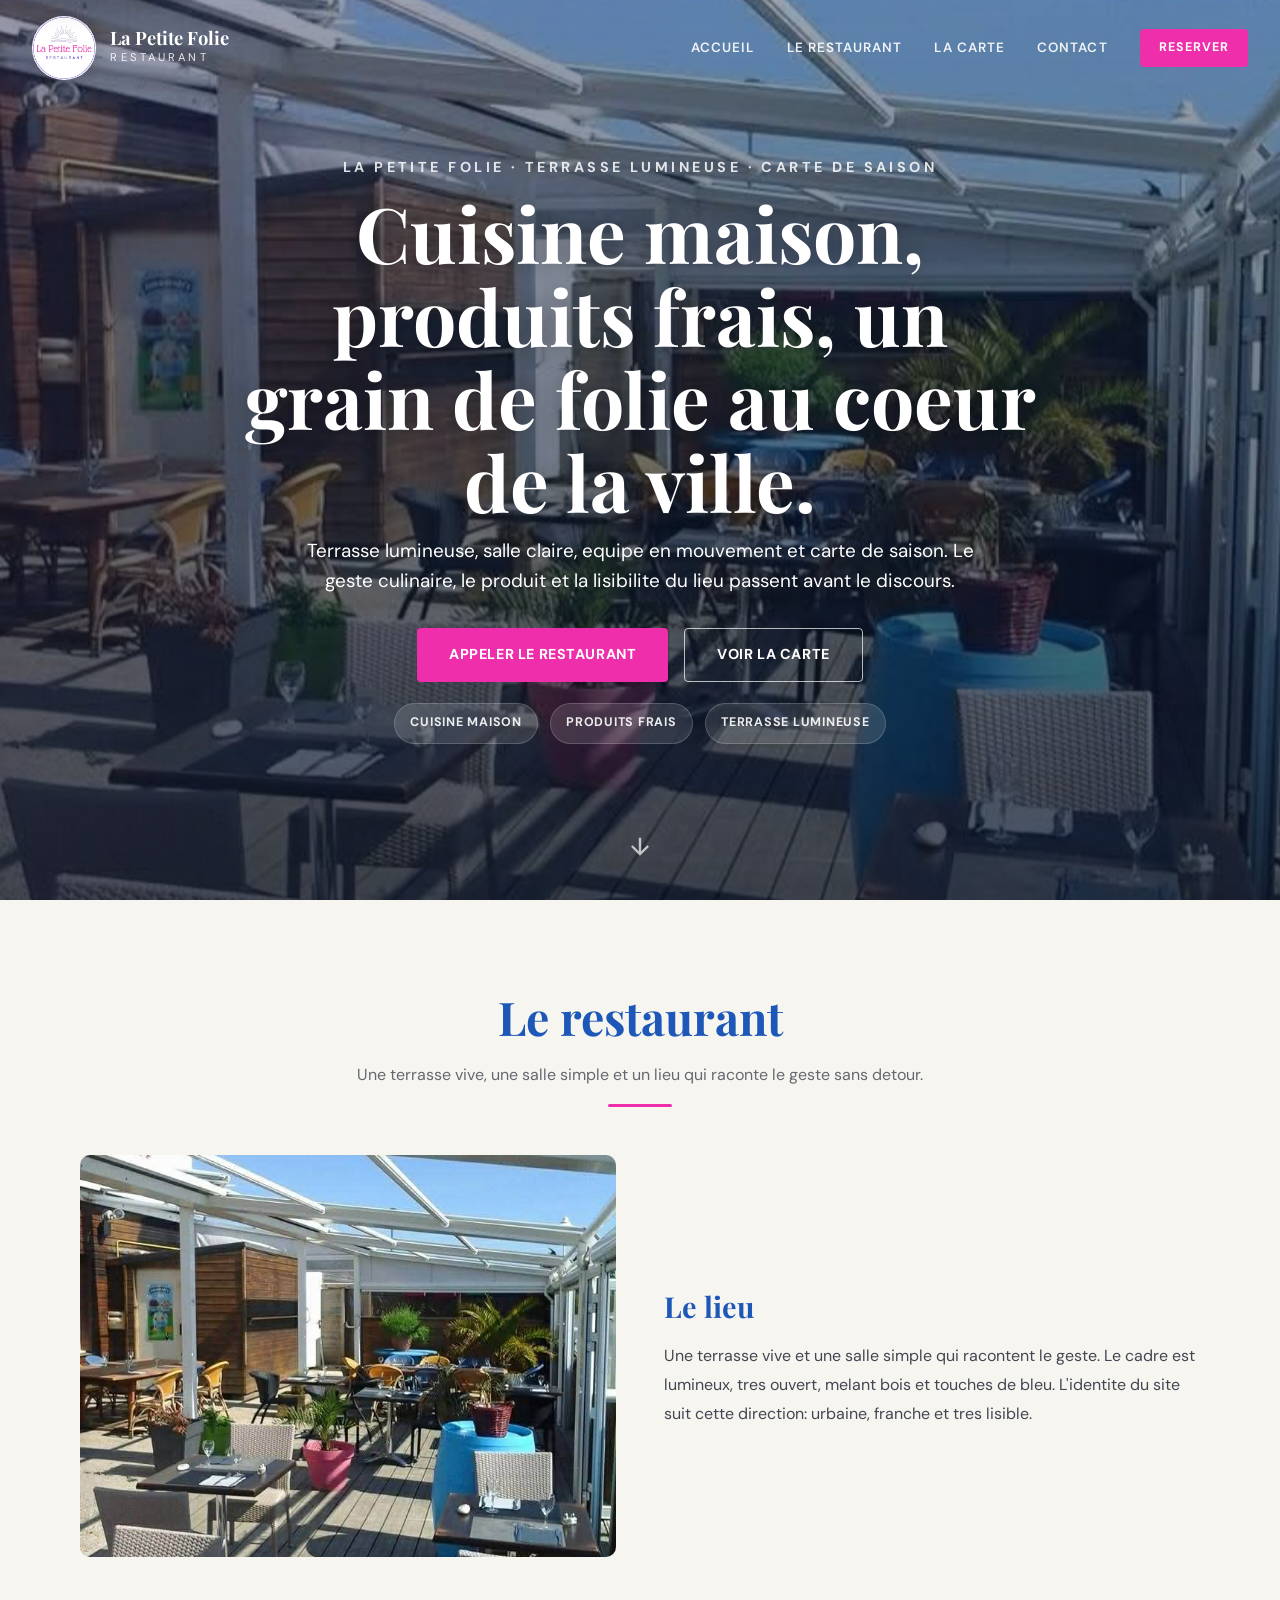
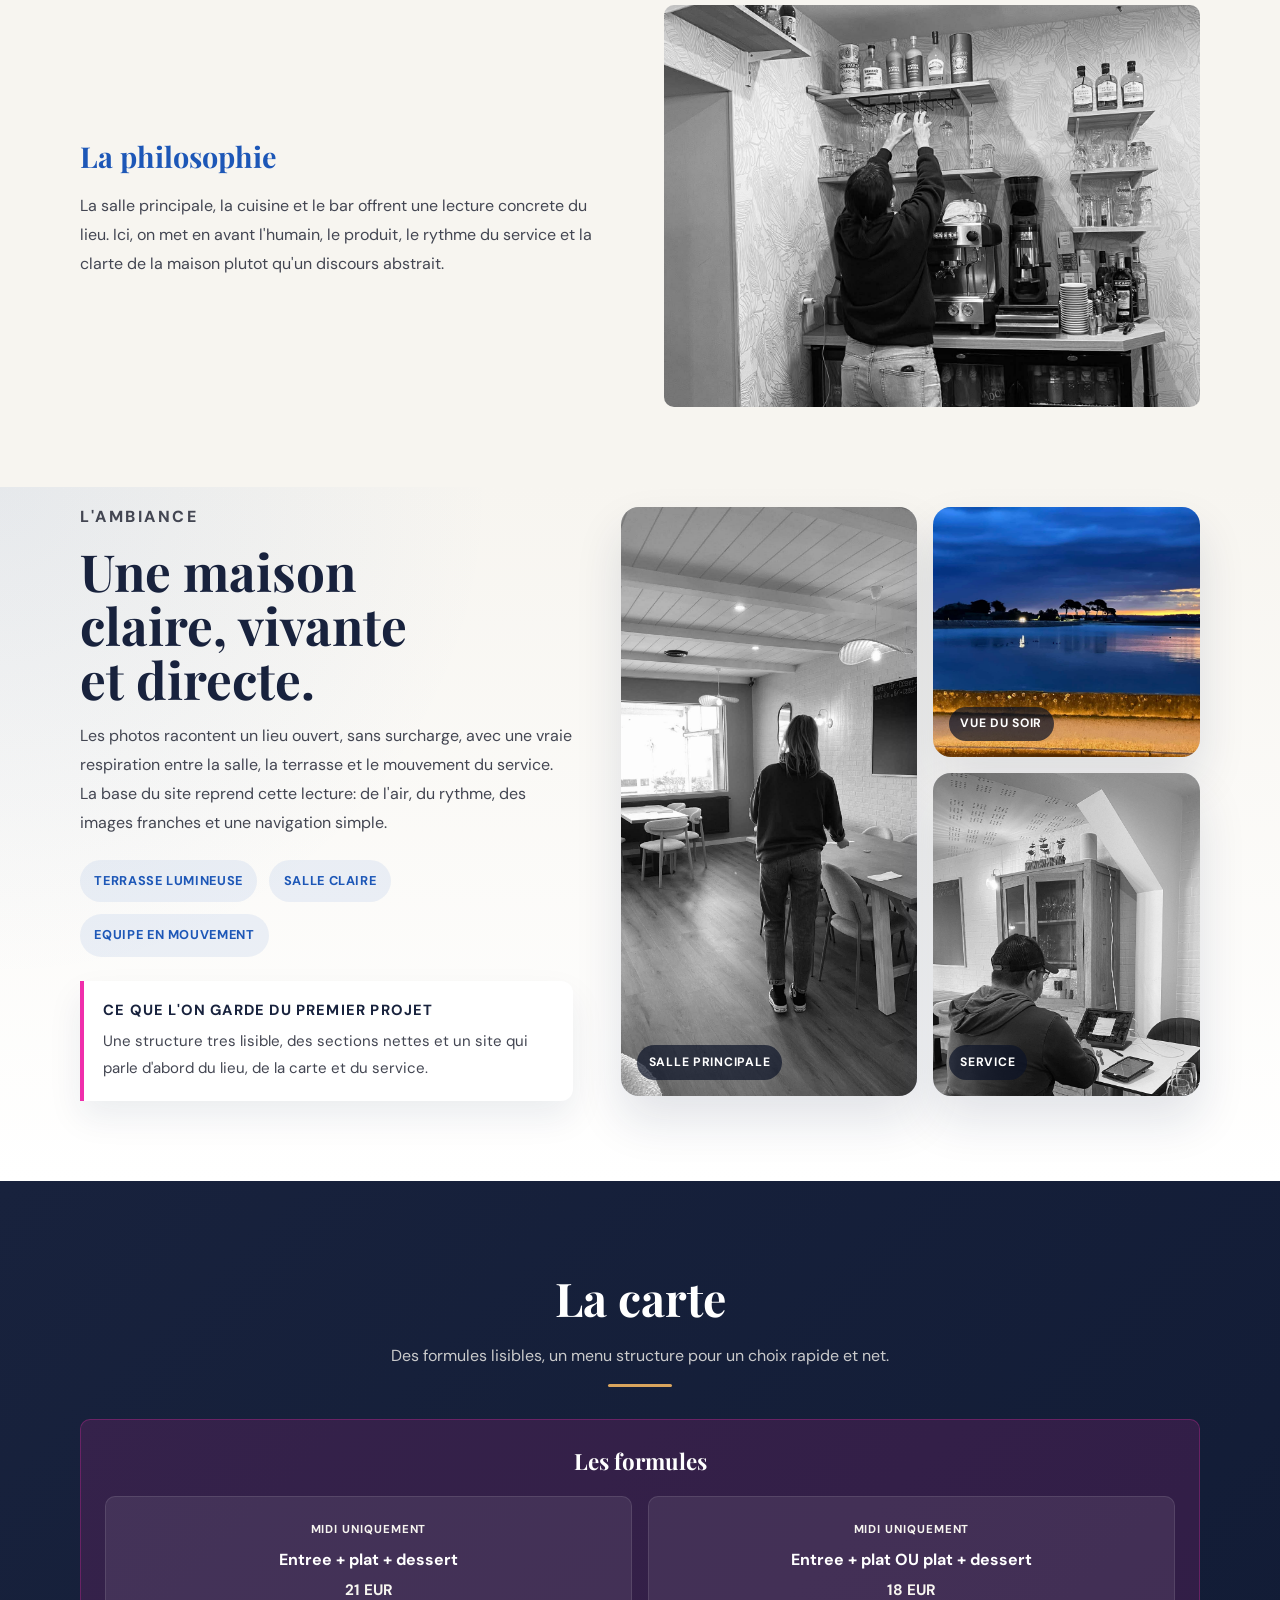
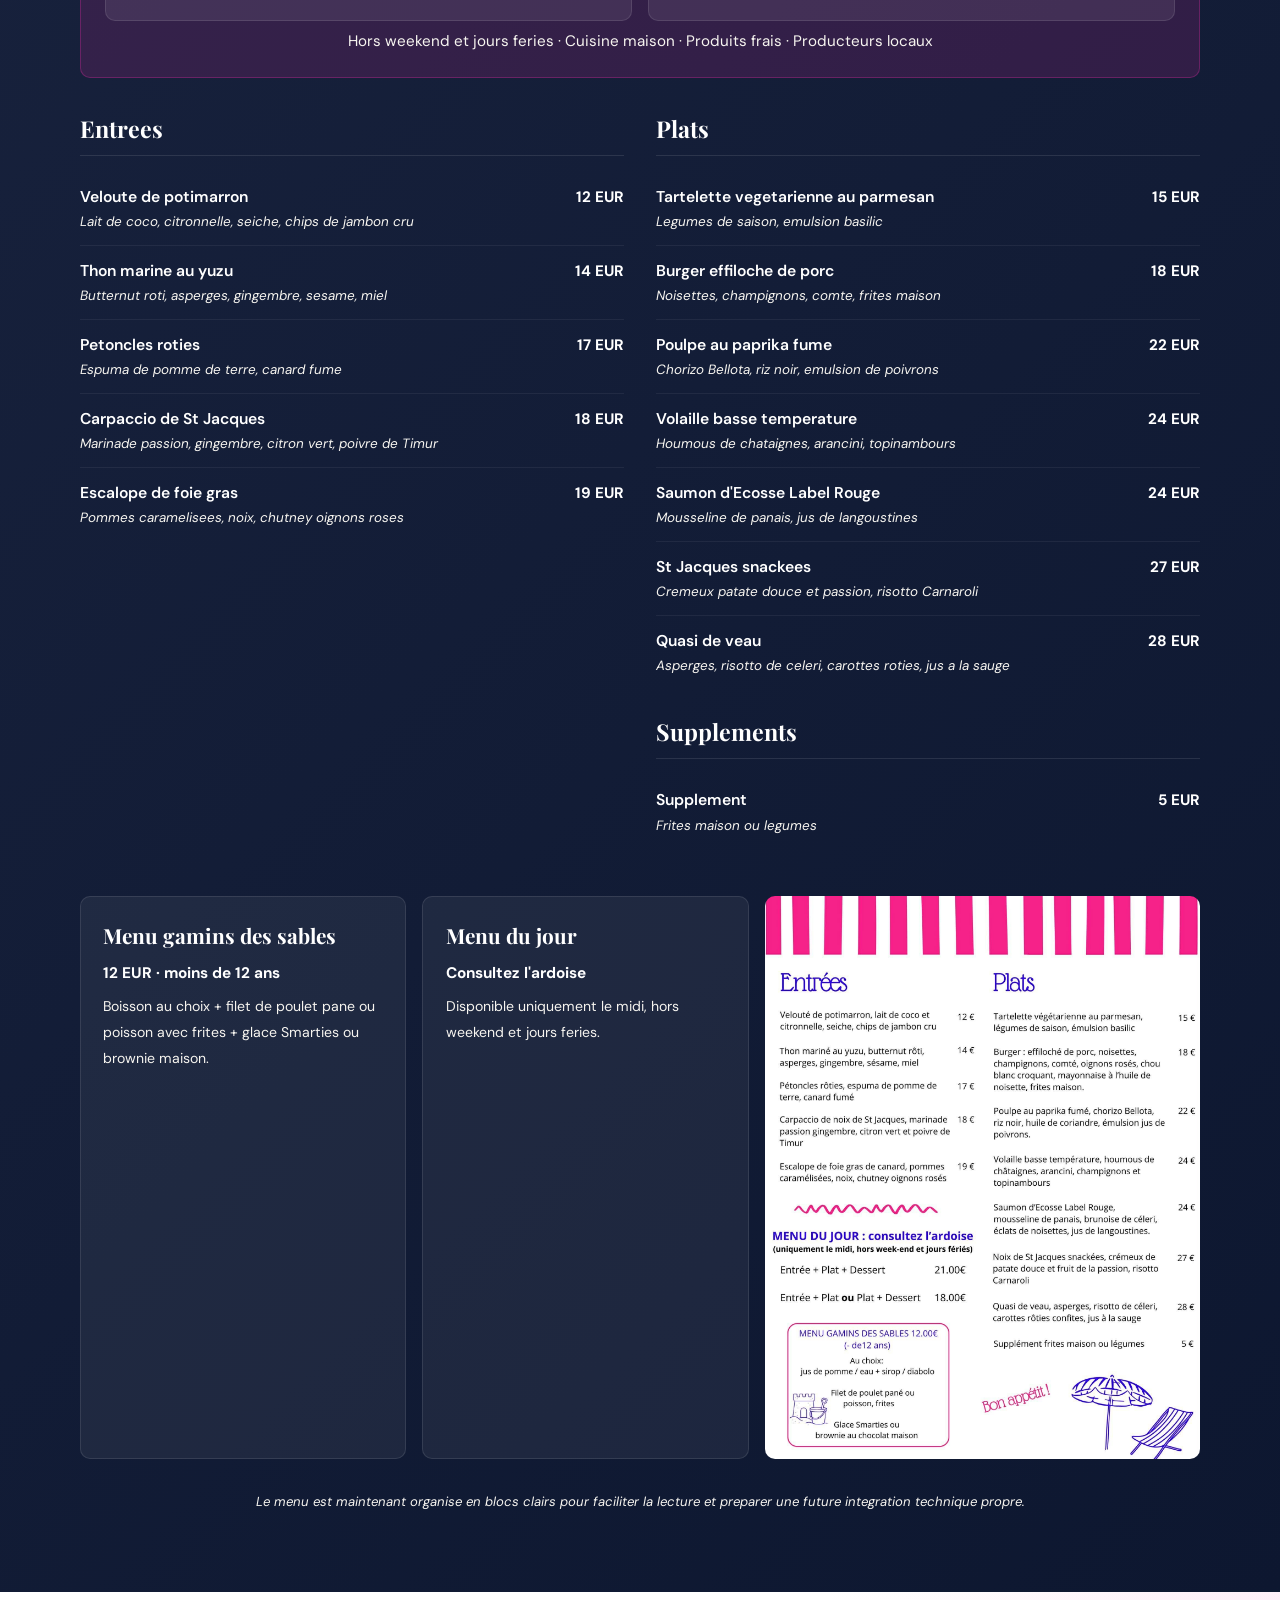
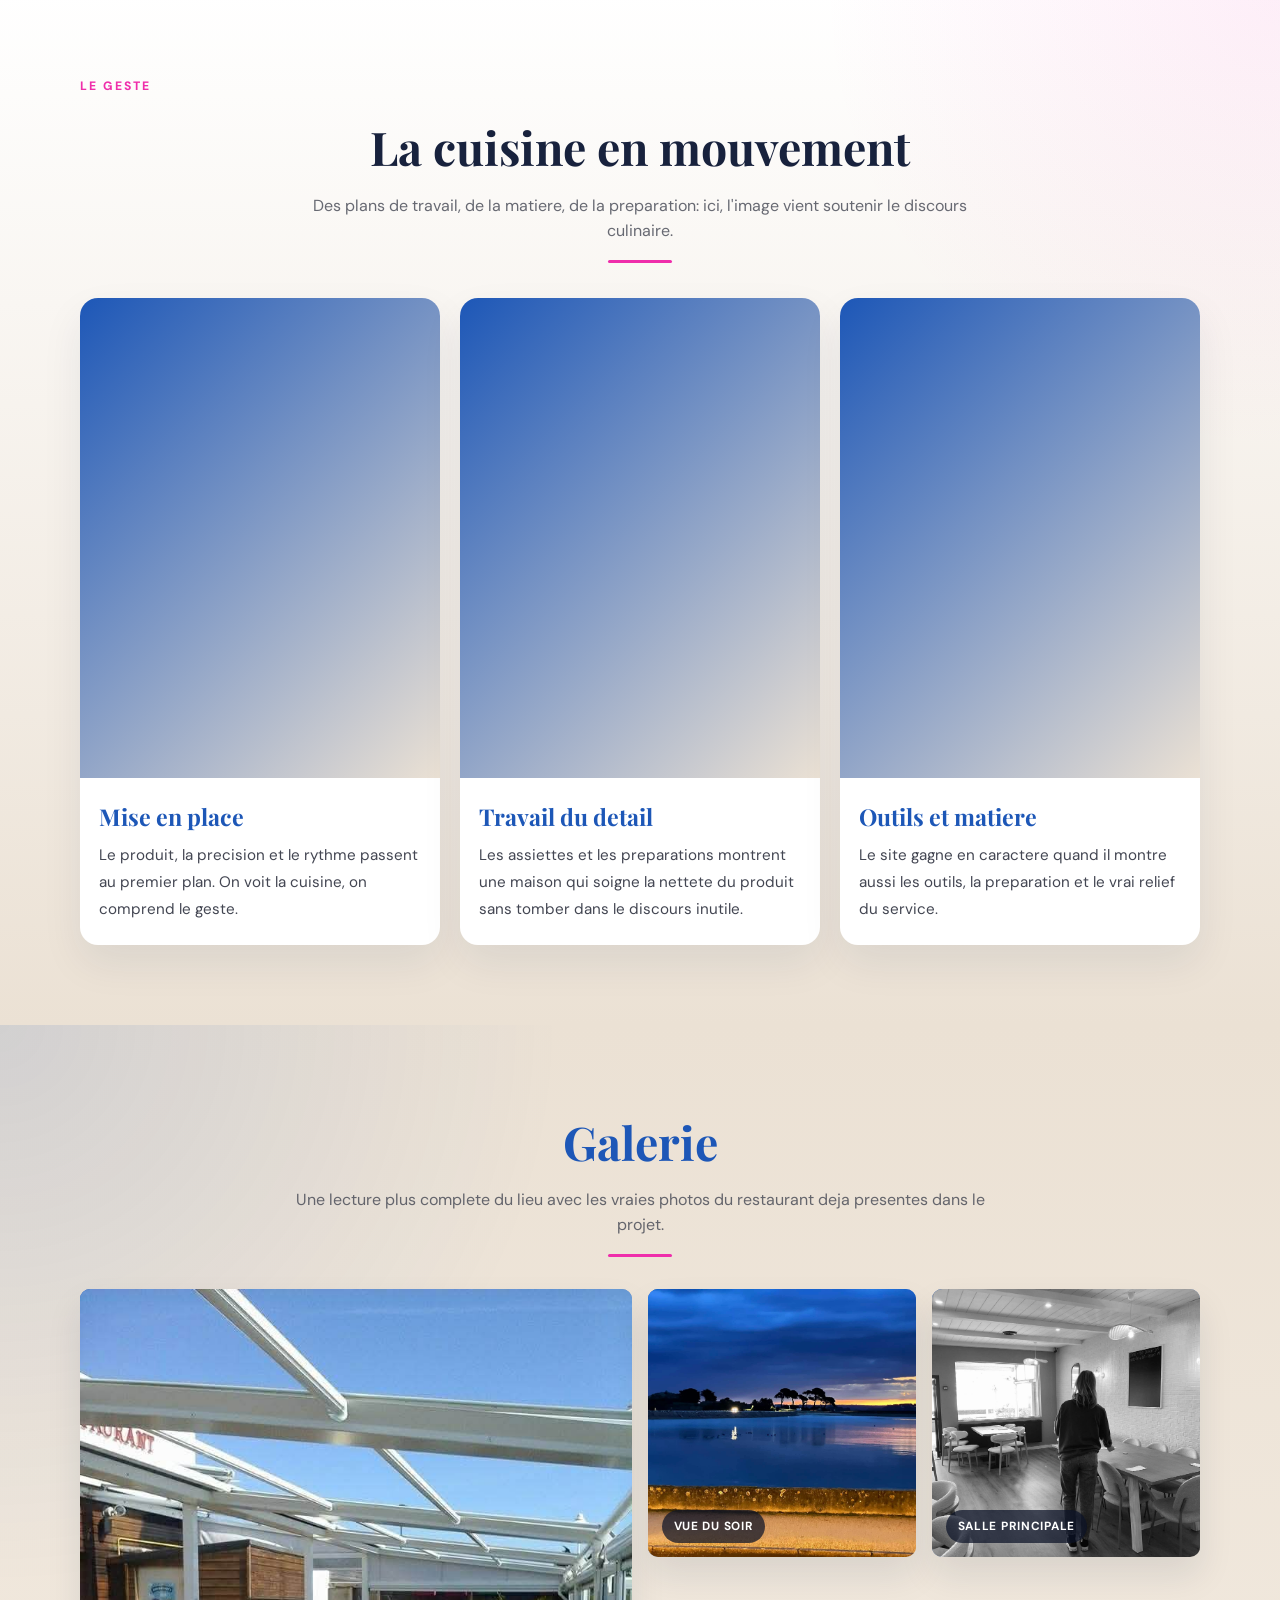
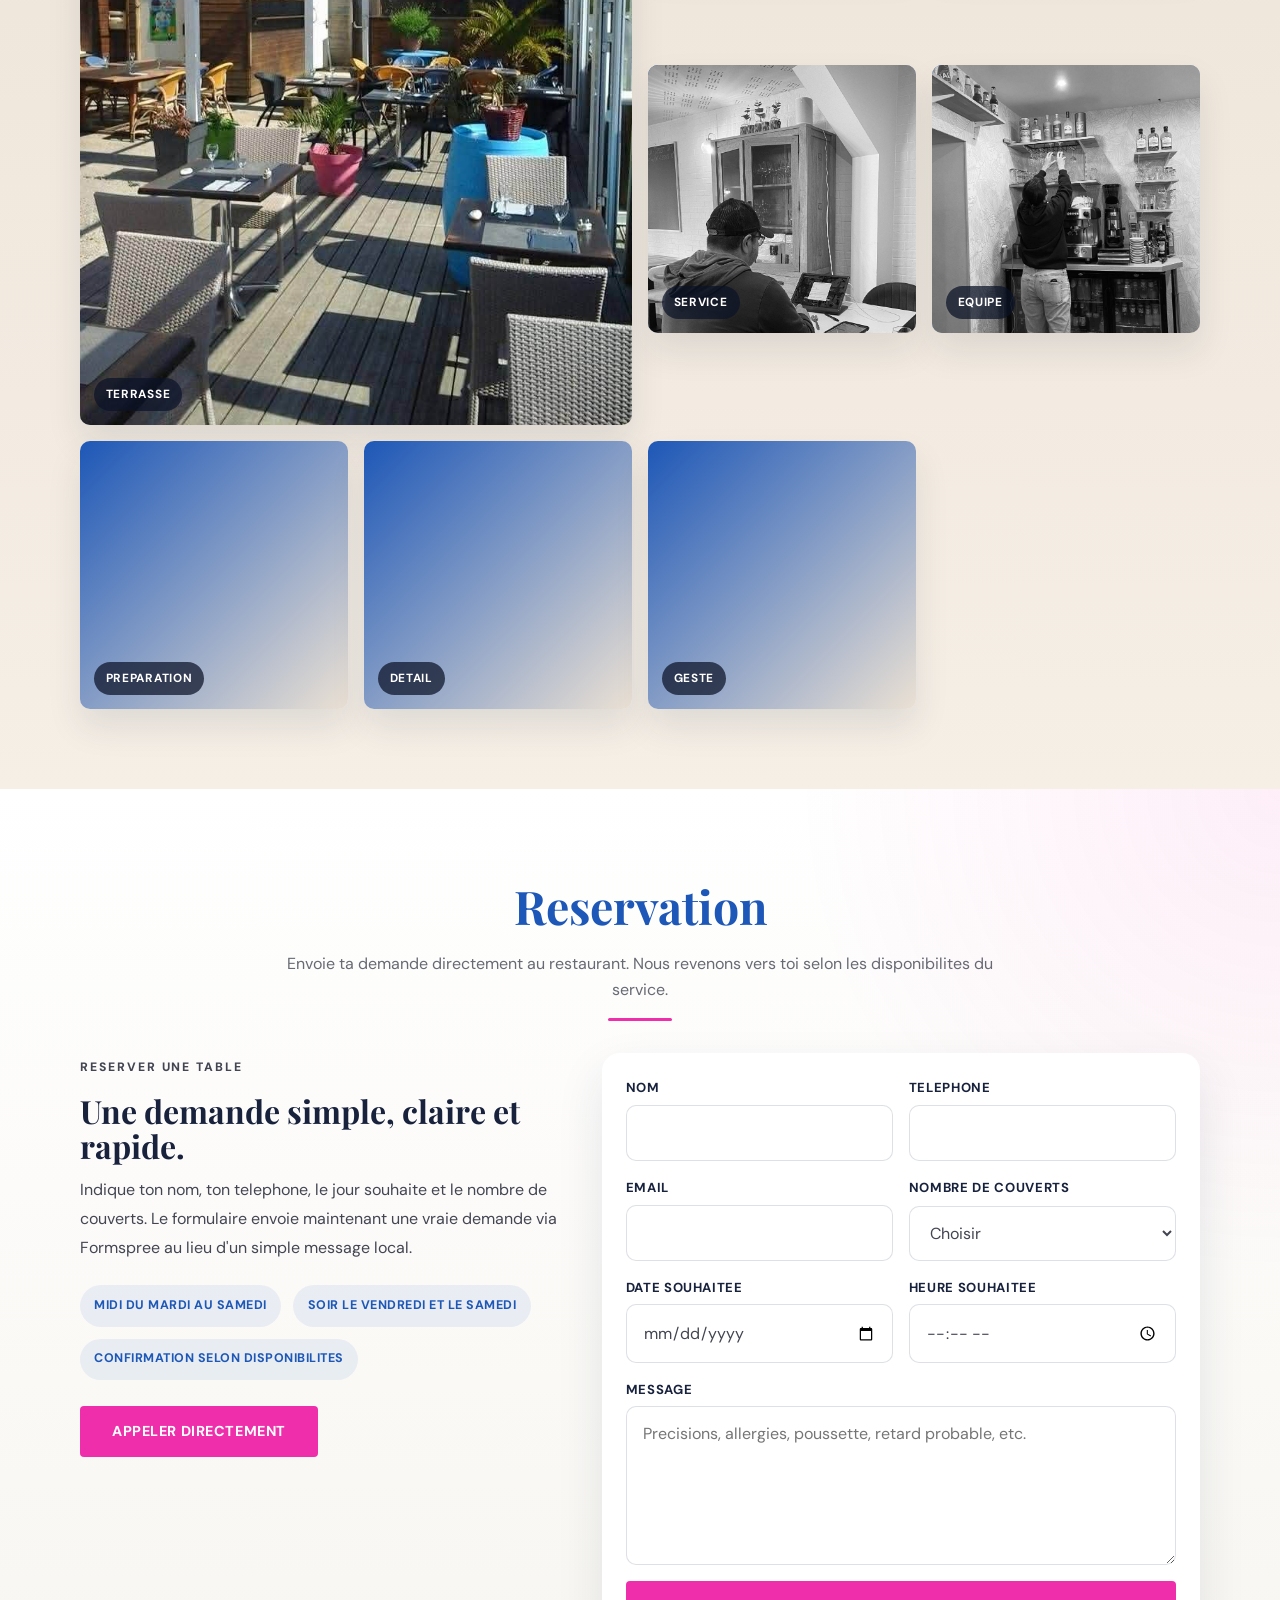
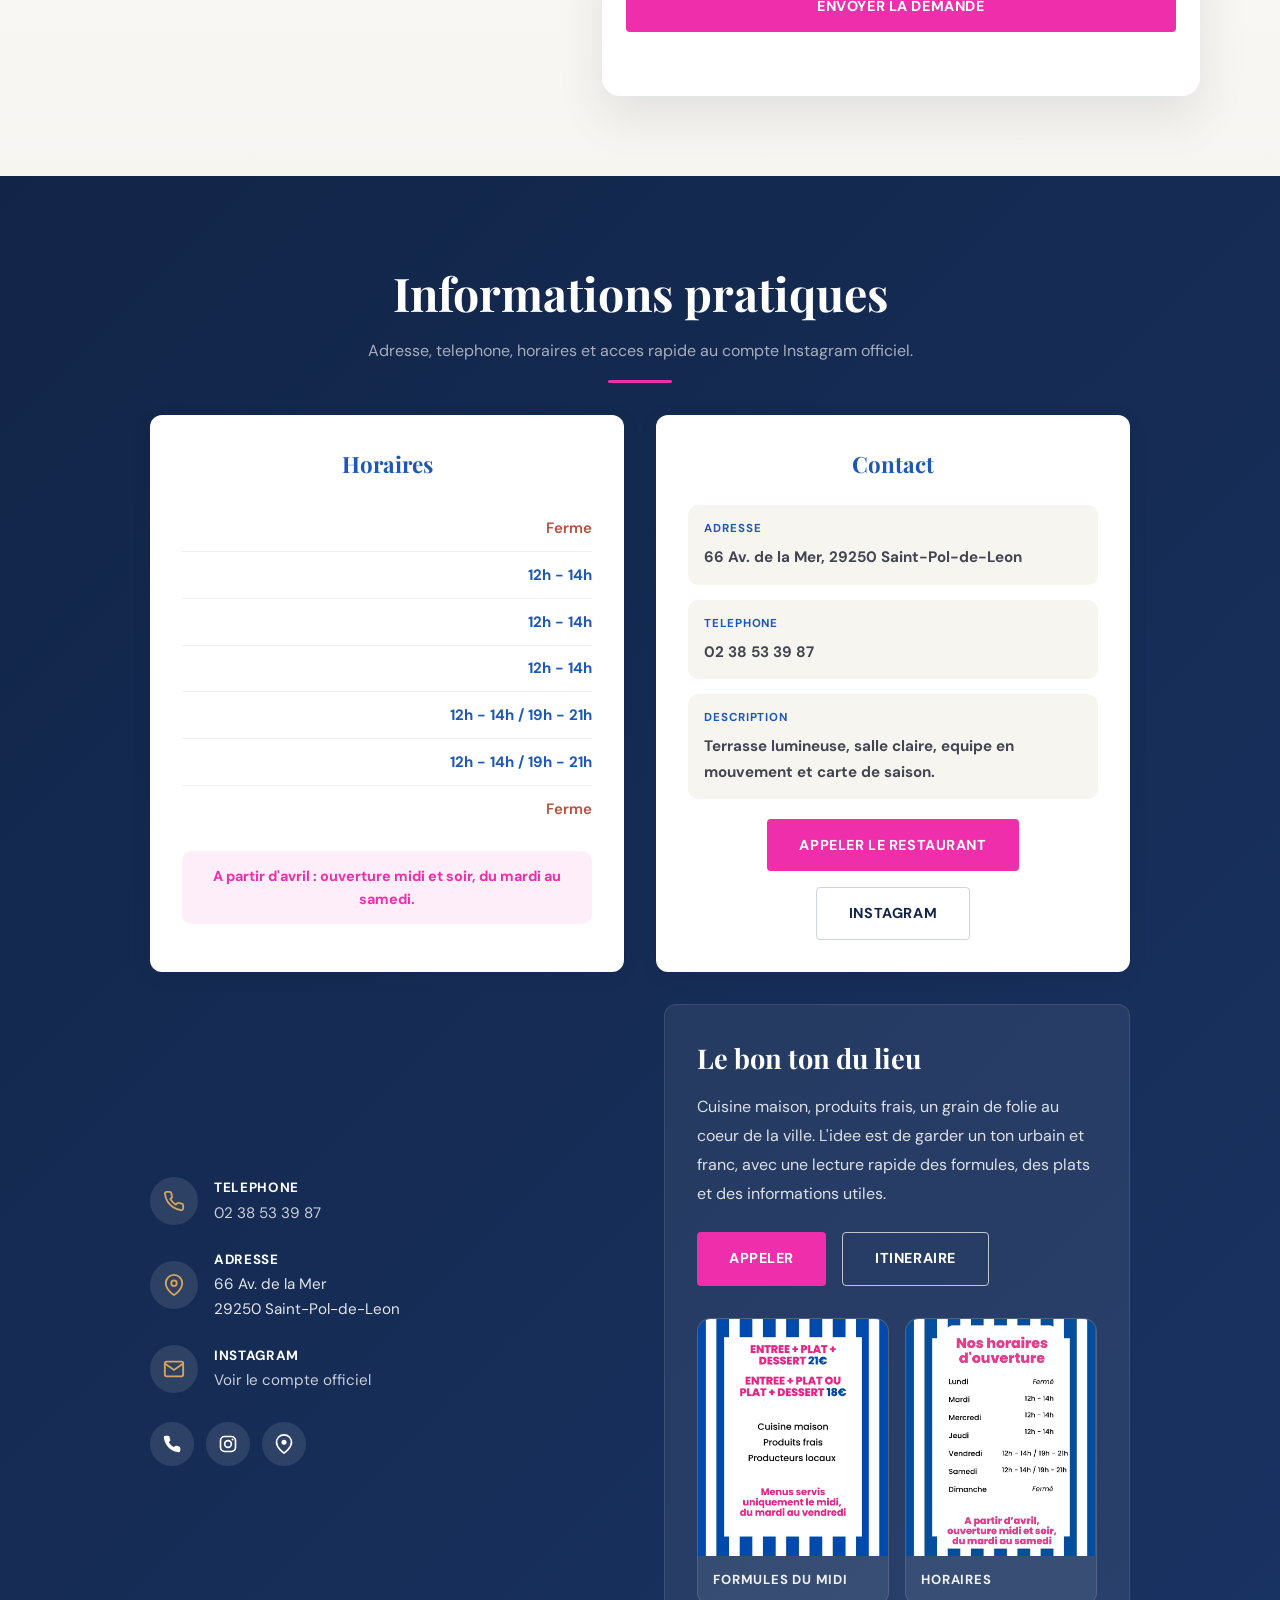
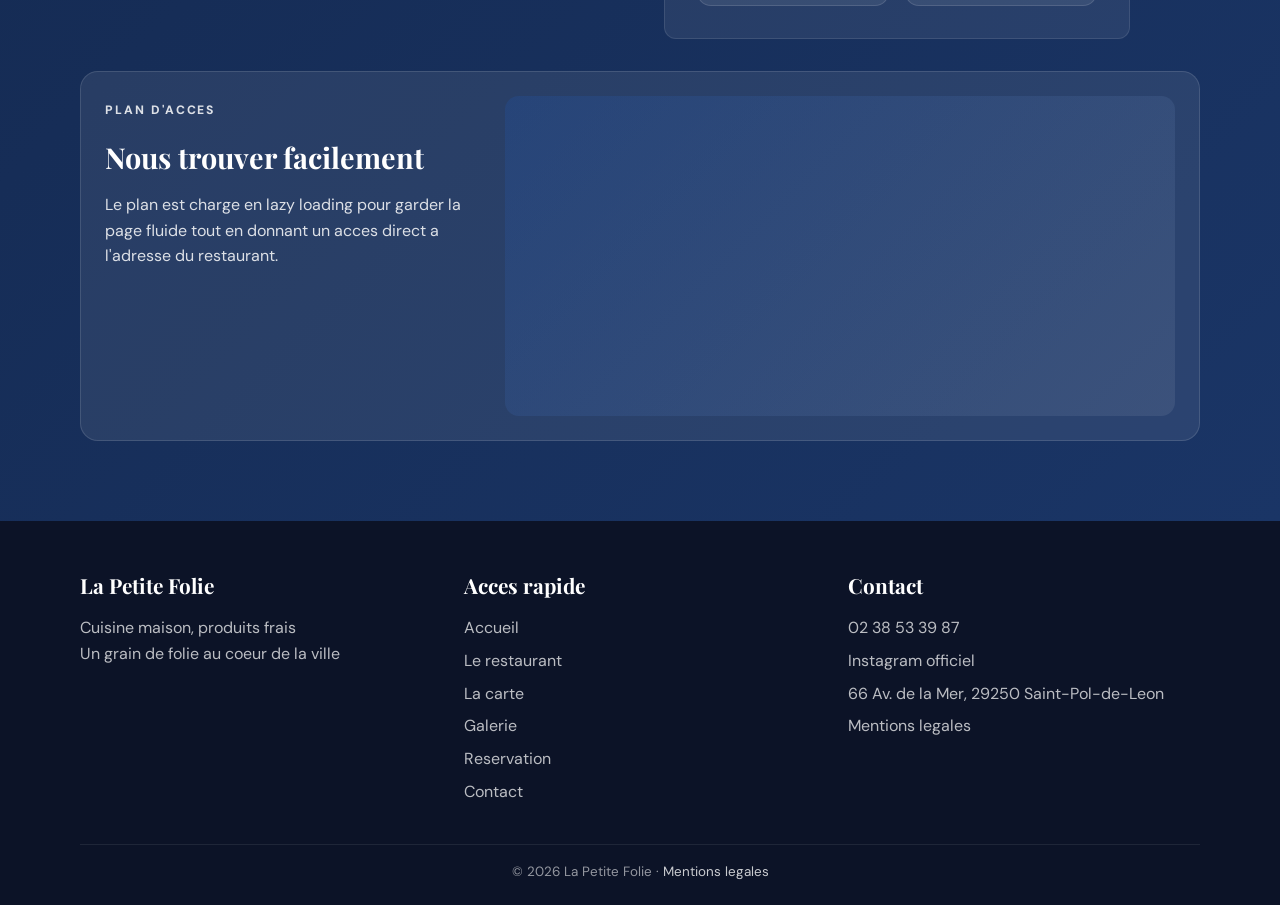
==== index.html @ f006f5e3 "Update social link to Instagram" ====
<!DOCTYPE html>
<html lang="fr">
<head>
  <meta charset="UTF-8">
  <meta name="viewport" content="width=device-width, initial-scale=1.0">
  <title>La Petite Folie | Cuisine maison et produits frais</title>
  <meta name="robots" content="index, follow">
  <meta name="theme-color" content="#122548">
  <meta name="apple-mobile-web-app-title" content="La Petite Folie">
  <meta
    name="description"
    content="La Petite Folie. Cuisine maison, produits frais, un grain de folie au coeur de la ville. Terrasse lumineuse, salle claire et carte de saison."
  >
  <link rel="canonical" href="https://lapetitfolie.github.io/restaurant/">
  <meta property="og:title" content="La Petite Folie | Cuisine maison et produits frais">
  <meta
    property="og:description"
    content="Cuisine maison, produits frais, un grain de folie au coeur de la ville. Terrasse lumineuse, salle claire et carte de saison."
  >
  <meta property="og:site_name" content="La Petite Folie">
  <meta property="og:locale" content="fr_FR">
  <meta property="og:type" content="restaurant">
  <meta property="og:url" content="https://lapetitfolie.github.io/restaurant/">
  <meta property="og:image" content="https://lapetitfolie.github.io/restaurant/assets/images/terrasse-jour.jpg">
  <meta property="og:image:alt" content="Terrasse de La Petite Folie baignee de lumiere">
  <meta name="twitter:card" content="summary_large_image">
  <meta name="twitter:title" content="La Petite Folie | Cuisine maison et produits frais">
  <meta
    name="twitter:description"
    content="Cuisine maison, produits frais, un grain de folie au coeur de la ville. Terrasse lumineuse, salle claire et carte de saison."
  >
  <meta name="twitter:image" content="https://lapetitfolie.github.io/restaurant/assets/images/terrasse-jour.jpg">
  <meta name="twitter:image:alt" content="Terrasse de La Petite Folie baignee de lumiere">
  <link rel="icon" type="image/svg+xml" href="favicon.svg">
  <link rel="apple-touch-icon" href="apple-touch-icon.png">
  <link rel="manifest" href="manifest.json">
  <link rel="llms" href="llms.txt">
  <link rel="preload" as="image" href="assets/images/terrasse-jour.jpg">
  <link rel="preconnect" href="https://fonts.googleapis.com">
  <link rel="preconnect" href="https://fonts.gstatic.com" crossorigin>
  <link rel="preload" as="style" href="https://fonts.googleapis.com/css2?family=Playfair+Display:wght@400;600;700&family=DM+Sans:wght@400;500;700&display=swap">
  <link href="https://fonts.googleapis.com/css2?family=Playfair+Display:wght@400;600;700&family=DM+Sans:wght@400;500;700&display=swap" rel="stylesheet" media="print" onload="this.media='all'">
  <noscript>
    <link href="https://fonts.googleapis.com/css2?family=Playfair+Display:wght@400;600;700&family=DM+Sans:wght@400;500;700&display=swap" rel="stylesheet">
  </noscript>
  <link rel="stylesheet" href="assets/css/styles.css">
  <script defer src="assets/js/main.js"></script>
  <script type="application/ld+json">
    {
      "@context": "https://schema.org",
      "@type": "Restaurant",
      "name": "La Petite Folie",
      "telephone": "+33 2 38 53 39 87",
      "priceRange": "EUR 18 - EUR 28",
      "servesCuisine": [
        "Cuisine maison",
        "Cuisine de saison"
      ],
      "sameAs": [
        "https://www.instagram.com/lapetitefolie29/"
      ],
      "address": {
        "@type": "PostalAddress",
        "streetAddress": "66 Av. de la Mer",
        "postalCode": "29250",
        "addressLocality": "Saint-Pol-de-Leon",
        "addressCountry": "FR"
      },
      "openingHoursSpecification": [
        {
          "@type": "OpeningHoursSpecification",
          "dayOfWeek": [
            "Tuesday",
            "Wednesday",
            "Thursday"
          ],
          "opens": "12:00",
          "closes": "14:00"
        },
        {
          "@type": "OpeningHoursSpecification",
          "dayOfWeek": [
            "Friday",
            "Saturday"
          ],
          "opens": "12:00",
          "closes": "14:00"
        },
        {
          "@type": "OpeningHoursSpecification",
          "dayOfWeek": [
            "Friday",
            "Saturday"
          ],
          "opens": "19:00",
          "closes": "21:00"
        }
      ]
    }
  </script>
</head>
<body>
  <a href="#main-content" class="skip-link">Aller au contenu</a>
  <header id="header" role="banner">
    <a href="#hero" class="logo" aria-label="Retour a l'accueil - La Petite Folie">
      <img src="assets/images/logo-la-petite-folie.jpg" alt="Logo La Petite Folie" width="960" height="960" fetchpriority="high" decoding="async">
      <span class="logo-text">
        <strong>La Petite Folie</strong>
        <em>Restaurant</em>
      </span>
    </a>

    <nav aria-label="Navigation principale">
      <a href="#hero">Accueil</a>
      <a href="#restaurant">Le restaurant</a>
      <a href="#carte">La carte</a>
      <a href="#contact">Contact</a>
      <a href="#reservation" class="btn-reserve-nav">Reserver</a>
    </nav>

    <button class="hamburger" type="button" onclick="toggleMobileNav()" aria-label="Ouvrir le menu de navigation" aria-expanded="false" aria-controls="mobileNav" id="hamburgerBtn">
      <span></span>
      <span></span>
      <span></span>
    </button>
  </header>

  <div class="mobile-overlay" onclick="toggleMobileNav()"></div>
  <div class="mobile-nav" id="mobileNav" aria-hidden="true">
    <a href="#hero" onclick="toggleMobileNav()">Accueil</a>
    <a href="#restaurant" onclick="toggleMobileNav()">Le restaurant</a>
    <a href="#carte" onclick="toggleMobileNav()">La carte</a>
    <a href="#contact" onclick="toggleMobileNav()">Contact</a>
    <a href="#reservation" class="btn-primary mobile-cta" onclick="toggleMobileNav()">Reserver</a>
  </div>

  <main id="main-content">
  <section class="hero" id="hero">
    <div class="hero-bg" id="heroBg">
      <img
        src="assets/images/terrasse-jour.jpg"
        alt="Terrasse de La Petite Folie baignee de lumiere"
        width="720"
        height="960"
        fetchpriority="high"
        decoding="async"
      >
    </div>
    <div class="hero-overlay"></div>
    <div class="hero-content">
      <p class="hero-kicker reveal">La Petite Folie &middot; Terrasse lumineuse &middot; Carte de saison</p>
      <h1 class="reveal reveal-delay-1">Cuisine maison, produits frais, un grain de folie au coeur de la ville.</h1>
      <p class="hero-sub reveal reveal-delay-2">
        Terrasse lumineuse, salle claire, equipe en mouvement et carte de saison.
        Le geste culinaire, le produit et la lisibilite du lieu passent avant le discours.
      </p>
      <div class="hero-buttons reveal reveal-delay-3">
        <a href="tel:0238533987" class="btn-primary">Appeler le restaurant</a>
        <a href="#carte" class="btn-secondary">Voir la carte</a>
      </div>
      <div class="hero-highlights reveal reveal-delay-3">
        <span>Cuisine maison</span>
        <span>Produits frais</span>
        <span>Terrasse lumineuse</span>
      </div>
    </div>
    <div class="scroll-indicator" aria-hidden="true">
      <svg viewBox="0 0 24 24"><path d="M12 5v14M5 12l7 7 7-7"/></svg>
    </div>
  </section>

  <section id="restaurant">
    <div class="section-inner">
      <div class="reveal">
        <h2 class="section-title">Le restaurant</h2>
        <p class="section-subtitle">Une terrasse vive, une salle simple et un lieu qui raconte le geste sans detour.</p>
        <div class="wave-divider"></div>
      </div>

      <div class="resto-grid reveal" style="margin-top: 3rem;">
        <div class="resto-img">
          <img src="assets/images/terrasse-jour.jpg" alt="Terrasse de La Petite Folie" width="720" height="960" loading="lazy" decoding="async">
        </div>
        <div class="resto-text">
          <h3>Le lieu</h3>
          <p>
            Une terrasse vive et une salle simple qui racontent le geste.
            Le cadre est lumineux, tres ouvert, melant bois et touches de bleu.
            L'identite du site suit cette direction: urbaine, franche et tres lisible.
          </p>
        </div>
      </div>

      <div class="resto-grid reverse reveal" style="margin-top: 3rem;">
        <div class="resto-img">
          <img src="assets/images/bar-equipe.jpg" alt="Equipe et bar de La Petite Folie" width="1536" height="2048" loading="lazy" decoding="async">
        </div>
        <div class="resto-text">
          <h3>La philosophie</h3>
          <p>
            La salle principale, la cuisine et le bar offrent une lecture concrete du lieu.
            Ici, on met en avant l'humain, le produit, le rythme du service et la clarte de la maison
            plutot qu'un discours abstrait.
          </p>
        </div>
      </div>
    </div>
  </section>

  <section class="experience-section" aria-labelledby="experience-title">
    <div class="section-inner">
      <div class="experience-layout">
        <div class="experience-copy reveal">
          <p class="section-tag">L'ambiance</p>
          <h2 class="editorial-title" id="experience-title">Une maison claire, vivante et directe.</h2>
          <p>
            Les photos racontent un lieu ouvert, sans surcharge, avec une vraie respiration entre la salle,
            la terrasse et le mouvement du service. La base du site reprend cette lecture: de l'air, du rythme,
            des images franches et une navigation simple.
          </p>
          <div class="experience-points">
            <span>Terrasse lumineuse</span>
            <span>Salle claire</span>
            <span>Equipe en mouvement</span>
          </div>
          <div class="experience-note">
            <strong>Ce que l'on garde du premier projet</strong>
            <p>Une structure tres lisible, des sections nettes et un site qui parle d'abord du lieu, de la carte et du service.</p>
          </div>
        </div>

        <div class="experience-collage reveal reveal-delay-1">
          <figure class="experience-photo tall">
            <img src="assets/images/salle-principale.jpg" alt="Salle principale de La Petite Folie" width="1536" height="2048" loading="lazy" decoding="async">
            <figcaption>Salle principale</figcaption>
          </figure>
          <figure class="experience-photo">
            <img src="assets/images/vue-baie-soir.jpg" alt="Vue exterieure en fin de journee" width="2048" height="1536" loading="lazy" decoding="async">
            <figcaption>Vue du soir</figcaption>
          </figure>
          <figure class="experience-photo">
            <img src="assets/images/salle-service.jpg" alt="Salle en service a La Petite Folie" width="1698" height="2048" loading="lazy" decoding="async">
            <figcaption>Service</figcaption>
          </figure>
        </div>
      </div>
    </div>
  </section>

  <section id="carte">
    <div class="section-inner">
      <div class="reveal">
        <h2 class="section-title">La carte</h2>
        <p class="section-subtitle">Des formules lisibles, un menu structure pour un choix rapide et net.</p>
        <div class="wave-divider"></div>
      </div>

      <div class="menu-highlight reveal" style="margin-top: 2rem;">
        <h4>Les formules</h4>
        <div class="formula-grid">
          <article class="formula-card">
            <span class="formula-label">Midi uniquement</span>
            <strong>Entree + plat + dessert</strong>
            <p>21 EUR</p>
          </article>
          <article class="formula-card">
            <span class="formula-label">Midi uniquement</span>
            <strong>Entree + plat OU plat + dessert</strong>
            <p>18 EUR</p>
          </article>
        </div>
        <p class="highlight-note">Hors weekend et jours feries &middot; Cuisine maison &middot; Produits frais &middot; Producteurs locaux</p>
      </div>

      <div class="menu-layout">
        <div class="menu-column reveal">
          <div class="menu-category">
            <h3>Entrees</h3>
            <ul class="menu-list">
            <li class="menu-item">
              <div>
                <div class="menu-item-name">Veloute de potimarron</div>
                <div class="menu-item-desc">Lait de coco, citronnelle, seiche, chips de jambon cru</div>
              </div>
              <div class="menu-item-price">12 EUR</div>
            </li>
            <li class="menu-item">
              <div>
                <div class="menu-item-name">Thon marine au yuzu</div>
                <div class="menu-item-desc">Butternut roti, asperges, gingembre, sesame, miel</div>
              </div>
              <div class="menu-item-price">14 EUR</div>
            </li>
            <li class="menu-item">
              <div>
                <div class="menu-item-name">Petoncles roties</div>
                <div class="menu-item-desc">Espuma de pomme de terre, canard fume</div>
              </div>
              <div class="menu-item-price">17 EUR</div>
            </li>
            <li class="menu-item">
              <div>
                <div class="menu-item-name">Carpaccio de St Jacques</div>
                <div class="menu-item-desc">Marinade passion, gingembre, citron vert, poivre de Timur</div>
              </div>
              <div class="menu-item-price">18 EUR</div>
            </li>
            <li class="menu-item">
              <div>
                <div class="menu-item-name">Escalope de foie gras</div>
                <div class="menu-item-desc">Pommes caramelisees, noix, chutney oignons roses</div>
              </div>
              <div class="menu-item-price">19 EUR</div>
            </li>
            </ul>
          </div>
        </div>

        <div class="menu-column reveal reveal-delay-1">
          <div class="menu-category">
            <h3>Plats</h3>
            <ul class="menu-list">
            <li class="menu-item">
              <div>
                <div class="menu-item-name">Tartelette vegetarienne au parmesan</div>
                <div class="menu-item-desc">Legumes de saison, emulsion basilic</div>
              </div>
              <div class="menu-item-price">15 EUR</div>
            </li>
            <li class="menu-item">
              <div>
                <div class="menu-item-name">Burger effiloche de porc</div>
                <div class="menu-item-desc">Noisettes, champignons, comte, frites maison</div>
              </div>
              <div class="menu-item-price">18 EUR</div>
            </li>
            <li class="menu-item">
              <div>
                <div class="menu-item-name">Poulpe au paprika fume</div>
                <div class="menu-item-desc">Chorizo Bellota, riz noir, emulsion de poivrons</div>
              </div>
              <div class="menu-item-price">22 EUR</div>
            </li>
            <li class="menu-item">
              <div>
                <div class="menu-item-name">Volaille basse temperature</div>
                <div class="menu-item-desc">Houmous de chataignes, arancini, topinambours</div>
              </div>
              <div class="menu-item-price">24 EUR</div>
            </li>
            <li class="menu-item">
              <div>
                <div class="menu-item-name">Saumon d'Ecosse Label Rouge</div>
                <div class="menu-item-desc">Mousseline de panais, jus de langoustines</div>
              </div>
              <div class="menu-item-price">24 EUR</div>
            </li>
            <li class="menu-item">
              <div>
                <div class="menu-item-name">St Jacques snackees</div>
                <div class="menu-item-desc">Cremeux patate douce et passion, risotto Carnaroli</div>
              </div>
              <div class="menu-item-price">27 EUR</div>
            </li>
            <li class="menu-item">
              <div>
                <div class="menu-item-name">Quasi de veau</div>
                <div class="menu-item-desc">Asperges, risotto de celeri, carottes roties, jus a la sauge</div>
              </div>
              <div class="menu-item-price">28 EUR</div>
            </li>
            </ul>
          </div>

          <div class="menu-category menu-category-small">
            <h3>Supplements</h3>
            <ul class="menu-list">
            <li class="menu-item">
              <div>
                <div class="menu-item-name">Supplement</div>
                <div class="menu-item-desc">Frites maison ou legumes</div>
              </div>
              <div class="menu-item-price">5 EUR</div>
            </li>
            </ul>
          </div>
        </div>
      </div>

      <div class="menu-side-card reveal reveal-delay-2">
        <div class="menu-side-block">
          <h4>Menu gamins des sables</h4>
          <p>12 EUR &middot; moins de 12 ans</p>
          <span>Boisson au choix + filet de poulet pane ou poisson avec frites + glace Smarties ou brownie maison.</span>
        </div>
        <div class="menu-side-block">
          <h4>Menu du jour</h4>
          <p>Consultez l'ardoise</p>
          <span>Disponible uniquement le midi, hors weekend et jours feries.</span>
        </div>
        <div class="menu-side-image">
          <img src="assets/images/menu-carte.jpg" alt="Visuel de la carte de La Petite Folie" width="1582" height="2048" loading="lazy" decoding="async">
        </div>
      </div>

      <p class="carte-note reveal">Le menu est maintenant organise en blocs clairs pour faciliter la lecture et preparer une future integration technique propre.</p>
    </div>
  </section>

  <section class="kitchen-section" aria-labelledby="kitchen-title">
    <div class="section-inner">
      <div class="reveal">
        <p class="section-tag">Le geste</p>
        <h2 class="section-title kitchen-title" id="kitchen-title">La cuisine en mouvement</h2>
        <p class="section-subtitle kitchen-subtitle">Des plans de travail, de la matiere, de la preparation: ici, l'image vient soutenir le discours culinaire.</p>
        <div class="wave-divider"></div>
      </div>

      <div class="kitchen-grid">
        <article class="kitchen-card reveal">
          <div class="kitchen-visual">
            <img src="assets/images/cuisine-preparation.jpg" alt="Preparation en cuisine" width="1536" height="2048" loading="lazy" decoding="async">
          </div>
          <div class="kitchen-copy">
            <h3>Mise en place</h3>
            <p>Le produit, la precision et le rythme passent au premier plan. On voit la cuisine, on comprend le geste.</p>
          </div>
        </article>

        <article class="kitchen-card reveal reveal-delay-1">
          <div class="kitchen-visual">
            <img src="assets/images/cuisine-details.jpg" alt="Detail de preparation culinaire" width="1536" height="2048" loading="lazy" decoding="async">
          </div>
          <div class="kitchen-copy">
            <h3>Travail du detail</h3>
            <p>Les assiettes et les preparations montrent une maison qui soigne la nettete du produit sans tomber dans le discours inutile.</p>
          </div>
        </article>

        <article class="kitchen-card reveal reveal-delay-2">
          <div class="kitchen-visual">
            <img src="assets/images/trancheuse-cuisine.jpg" alt="Outil et geste en cuisine" width="1536" height="2048" loading="lazy" decoding="async">
          </div>
          <div class="kitchen-copy">
            <h3>Outils et matiere</h3>
            <p>Le site gagne en caractere quand il montre aussi les outils, la preparation et le vrai relief du service.</p>
          </div>
        </article>
      </div>
    </div>
  </section>

  <section id="galerie">
    <div class="section-inner">
      <div class="reveal">
        <h2 class="section-title">Galerie</h2>
        <p class="section-subtitle">Une lecture plus complete du lieu avec les vraies photos du restaurant deja presentes dans le projet.</p>
        <div class="wave-divider"></div>
      </div>

      <div class="galerie-grid" style="margin-top: 2rem;">
        <figure class="galerie-item reveal">
          <img src="assets/images/terrasse-jour.jpg" alt="Terrasse de La Petite Folie" width="720" height="960" loading="lazy" decoding="async">
          <figcaption>Terrasse</figcaption>
        </figure>
        <figure class="galerie-item reveal reveal-delay-1">
          <img src="assets/images/vue-baie-soir.jpg" alt="Vue du soir sur l'exterieur" width="2048" height="1536" loading="lazy" decoding="async">
          <figcaption>Vue du soir</figcaption>
        </figure>
        <figure class="galerie-item reveal reveal-delay-2">
          <img src="assets/images/salle-principale.jpg" alt="Salle principale du restaurant" width="1536" height="2048" loading="lazy" decoding="async">
          <figcaption>Salle principale</figcaption>
        </figure>
        <figure class="galerie-item reveal">
          <img src="assets/images/salle-service.jpg" alt="Service en salle" width="1698" height="2048" loading="lazy" decoding="async">
          <figcaption>Service</figcaption>
        </figure>
        <figure class="galerie-item reveal reveal-delay-1">
          <img src="assets/images/bar-equipe.jpg" alt="Equipe et bar du restaurant" width="1536" height="2048" loading="lazy" decoding="async">
          <figcaption>Equipe</figcaption>
        </figure>
        <figure class="galerie-item reveal reveal-delay-2">
          <img src="assets/images/cuisine-preparation.jpg" alt="Preparation en cuisine" width="1536" height="2048" loading="lazy" decoding="async">
          <figcaption>Preparation</figcaption>
        </figure>
        <figure class="galerie-item reveal">
          <img src="assets/images/cuisine-details.jpg" alt="Detail de preparation culinaire" width="1536" height="2048" loading="lazy" decoding="async">
          <figcaption>Detail</figcaption>
        </figure>
        <figure class="galerie-item reveal reveal-delay-1">
          <img src="assets/images/trancheuse-cuisine.jpg" alt="Outils et geste en cuisine" width="1536" height="2048" loading="lazy" decoding="async">
          <figcaption>Geste</figcaption>
        </figure>
      </div>
    </div>
  </section>

  <section id="reservation">
    <div class="section-inner">
      <div class="reveal">
        <h2 class="section-title">Reservation</h2>
        <p class="section-subtitle">Envoie ta demande directement au restaurant. Nous revenons vers toi selon les disponibilites du service.</p>
        <div class="wave-divider"></div>
      </div>

      <div class="reservation-layout" style="margin-top: 2rem;">
        <div class="reservation-copy reveal">
          <p class="section-tag">Reserver une table</p>
          <h3>Une demande simple, claire et rapide.</h3>
          <p>
            Indique ton nom, ton telephone, le jour souhaite et le nombre de couverts.
            Le formulaire envoie maintenant une vraie demande via Formspree au lieu d'un simple message local.
          </p>
          <div class="reservation-points">
            <span>Midi du mardi au samedi</span>
            <span>Soir le vendredi et le samedi</span>
            <span>Confirmation selon disponibilites</span>
          </div>
          <a href="tel:0238533987" class="btn-primary reservation-call">Appeler directement</a>
        </div>

        <div class="reservation-card reveal reveal-delay-1">
          <form id="reservationForm" class="reservation-form" action="https://formspree.io/f/xovdpwla" method="POST">
            <input type="hidden" name="_subject" value="Nouvelle demande de reservation - La Petite Folie">

            <div class="form-grid">
              <div class="form-field">
                <label for="reservationName">Nom</label>
                <input id="reservationName" name="name" type="text" autocomplete="name" required>
              </div>
              <div class="form-field">
                <label for="reservationPhone">Telephone</label>
                <input id="reservationPhone" name="phone" type="tel" autocomplete="tel" required>
              </div>
              <div class="form-field">
                <label for="reservationEmail">Email</label>
                <input id="reservationEmail" name="email" type="email" autocomplete="email">
              </div>
              <div class="form-field">
                <label for="reservationGuests">Nombre de couverts</label>
                <select id="reservationGuests" name="guests" required>
                  <option value="">Choisir</option>
                  <option value="1">1 couvert</option>
                  <option value="2">2 couverts</option>
                  <option value="3">3 couverts</option>
                  <option value="4">4 couverts</option>
                  <option value="5">5 couverts</option>
                  <option value="6">6 couverts</option>
                  <option value="7+">7 couverts ou plus</option>
                </select>
              </div>
              <div class="form-field">
                <label for="reservationDate">Date souhaitee</label>
                <input id="reservationDate" name="date" type="date" required>
              </div>
              <div class="form-field">
                <label for="reservationTime">Heure souhaitee</label>
                <input id="reservationTime" name="time" type="time" required>
              </div>
            </div>

            <div class="form-field">
              <label for="reservationMessage">Message</label>
              <textarea id="reservationMessage" name="message" rows="5" placeholder="Precisions, allergies, poussette, retard probable, etc."></textarea>
            </div>

            <button type="submit" class="btn-primary form-submit">Envoyer la demande</button>
            <p class="form-status" id="reservationStatus" role="status" aria-live="polite"></p>
          </form>
        </div>
      </div>
    </div>
  </section>

  <section id="contact">
    <div class="section-inner">
      <div class="reveal">
        <h2 class="section-title">Informations pratiques</h2>
        <p class="section-subtitle">Adresse, telephone, horaires et acces rapide au compte Instagram officiel.</p>
        <div class="wave-divider"></div>
      </div>

      <div class="horaires-grid reveal" style="margin-top: 2rem;">
        <div class="horaires-card reveal">
          <h3>Horaires</h3>
          <div class="horaire-row">
            <span class="horaire-jour">Lundi</span>
            <span class="horaire-ferme">Ferme</span>
          </div>
          <div class="horaire-row">
            <span class="horaire-jour">Mardi</span>
            <span class="horaire-heure">12h - 14h</span>
          </div>
          <div class="horaire-row">
            <span class="horaire-jour">Mercredi</span>
            <span class="horaire-heure">12h - 14h</span>
          </div>
          <div class="horaire-row">
            <span class="horaire-jour">Jeudi</span>
            <span class="horaire-heure">12h - 14h</span>
          </div>
          <div class="horaire-row">
            <span class="horaire-jour">Vendredi</span>
            <span class="horaire-heure">12h - 14h / 19h - 21h</span>
          </div>
          <div class="horaire-row">
            <span class="horaire-jour">Samedi</span>
            <span class="horaire-heure">12h - 14h / 19h - 21h</span>
          </div>
          <div class="horaire-row">
            <span class="horaire-jour">Dimanche</span>
            <span class="horaire-ferme">Ferme</span>
          </div>
          <p class="season-line">A partir d'avril : ouverture midi et soir, du mardi au samedi.</p>
        </div>

        <div class="horaires-card reveal reveal-delay-1">
          <h3>Contact</h3>
          <div class="practical-list">
            <div class="practical-item">
              <span class="practical-label">Adresse</span>
              <strong>66 Av. de la Mer, 29250 Saint-Pol-de-Leon</strong>
            </div>
            <div class="practical-item">
              <span class="practical-label">Telephone</span>
              <strong><a href="tel:0238533987">02 38 53 39 87</a></strong>
            </div>
            <div class="practical-item">
              <span class="practical-label">Description</span>
              <strong>Terrasse lumineuse, salle claire, equipe en mouvement et carte de saison.</strong>
            </div>
          </div>
          <div class="contact-actions-inline">
            <a href="tel:0238533987" class="btn-primary">Appeler le restaurant</a>
            <a href="https://www.instagram.com/lapetitefolie29/" target="_blank" rel="noopener noreferrer" class="btn-secondary dark-outline">Instagram</a>
          </div>
        </div>
      </div>

      <div class="contact-grid" style="margin-top: 2rem;">
        <div class="contact-info reveal">
          <div class="contact-item">
            <div class="contact-icon">
              <svg viewBox="0 0 24 24"><path d="M22 16.92v3a2 2 0 0 1-2.18 2 19.79 19.79 0 0 1-8.63-3.07 19.5 19.5 0 0 1-6-6 19.79 19.79 0 0 1-3.07-8.67A2 2 0 0 1 4.11 2h3a2 2 0 0 1 2 1.72 12.84 12.84 0 0 0 .7 2.81 2 2 0 0 1-.45 2.11L8.09 9.91a16 16 0 0 0 6 6l1.27-1.27a2 2 0 0 1 2.11-.45 12.84 12.84 0 0 0 2.81.7A2 2 0 0 1 22 16.92z"/></svg>
            </div>
            <div class="contact-item-text">
              <h4>Telephone</h4>
              <p><a href="tel:0238533987">02 38 53 39 87</a></p>
            </div>
          </div>

          <div class="contact-item">
            <div class="contact-icon">
              <svg viewBox="0 0 24 24"><path d="M21 10c0 7-9 13-9 13s-9-6-9-13a9 9 0 0 1 18 0z"/><circle cx="12" cy="10" r="3"/></svg>
            </div>
            <div class="contact-item-text">
              <h4>Adresse</h4>
              <p>66 Av. de la Mer<br>29250 Saint-Pol-de-Leon</p>
            </div>
          </div>

          <div class="contact-item">
            <div class="contact-icon">
              <svg viewBox="0 0 24 24"><path d="M4 4h16c1.1 0 2 .9 2 2v12c0 1.1-.9 2-2 2H4c-1.1 0-2-.9-2-2V6c0-1.1.9-2 2-2z"/><polyline points="22,6 12,13 2,6"/></svg>
            </div>
            <div class="contact-item-text">
              <h4>Instagram</h4>
              <p><a href="https://www.instagram.com/lapetitefolie29/" target="_blank" rel="noopener noreferrer">Voir le compte officiel</a></p>
            </div>
          </div>

          <div class="contact-social">
            <a href="tel:0238533987" class="social-link social-call" aria-label="Appeler le restaurant">
              <svg viewBox="0 0 24 24"><path d="M22 16.92v3a2 2 0 0 1-2.18 2 19.79 19.79 0 0 1-8.63-3.07 19.5 19.5 0 0 1-6-6 19.79 19.79 0 0 1-3.07-8.67A2 2 0 0 1 4.11 2h3a2 2 0 0 1 2 1.72 12.84 12.84 0 0 0 .7 2.81 2 2 0 0 1-.45 2.11L8.09 9.91a16 16 0 0 0 6 6l1.27-1.27a2 2 0 0 1 2.11-.45 12.84 12.84 0 0 0 2.81.7A2 2 0 0 1 22 16.92z" fill="#fff"/></svg>
            </a>
            <a href="https://www.instagram.com/lapetitefolie29/" target="_blank" rel="noopener noreferrer" class="social-link" aria-label="Instagram">
              <svg viewBox="0 0 24 24" aria-hidden="true">
                <rect x="3" y="3" width="18" height="18" rx="5" ry="5" fill="none" stroke="#fff" stroke-width="2"></rect>
                <circle cx="12" cy="12" r="4" fill="none" stroke="#fff" stroke-width="2"></circle>
                <circle cx="17.5" cy="6.5" r="1.2" fill="#fff"></circle>
              </svg>
            </a>
            <a href="https://www.google.com/maps/search/?api=1&query=66+Av.+de+la+Mer+29250+Saint-Pol-de-Leon" target="_blank" rel="noopener noreferrer" class="social-link" aria-label="Google Maps">
              <svg viewBox="0 0 24 24"><path d="M21 10c0 7-9 13-9 13s-9-6-9-13a9 9 0 0 1 18 0z" fill="none" stroke="#fff" stroke-width="2"/><circle cx="12" cy="10" r="3" fill="#fff"/></svg>
            </a>
          </div>
        </div>

        <div class="contact-panel reveal reveal-delay-1">
          <h3>Le bon ton du lieu</h3>
          <p>
            Cuisine maison, produits frais, un grain de folie au coeur de la ville.
            L'idee est de garder un ton urbain et franc, avec une lecture rapide des formules,
            des plats et des informations utiles.
          </p>
          <div class="contact-panel-actions">
            <a href="tel:0238533987" class="btn-primary">Appeler</a>
            <a href="https://www.google.com/maps/search/?api=1&query=66+Av.+de+la+Mer+29250+Saint-Pol-de-Leon" target="_blank" rel="noopener noreferrer" class="btn-secondary">Itineraire</a>
          </div>
          <div class="contact-docs">
            <figure class="contact-doc-card">
              <img src="assets/images/menu-formule.jpg" alt="Visuel des formules du midi" width="1409" height="2000" loading="lazy" decoding="async">
              <figcaption>Formules du midi</figcaption>
            </figure>
            <figure class="contact-doc-card">
              <img src="assets/images/horaires.jpg" alt="Visuel des horaires du restaurant" width="1410" height="2001" loading="lazy" decoding="async">
              <figcaption>Horaires</figcaption>
            </figure>
          </div>
        </div>
      </div>

      <div class="map-card reveal reveal-delay-2">
        <div class="map-copy">
          <p class="section-tag">Plan d'acces</p>
          <h3>Nous trouver facilement</h3>
          <p>Le plan est charge en lazy loading pour garder la page fluide tout en donnant un acces direct a l'adresse du restaurant.</p>
        </div>
        <div class="map-frame">
          <iframe
            title="Plan Google Maps - La Petite Folie"
            src="https://www.google.com/maps?q=66+Av.+de+la+Mer,+29250+Saint-Pol-de-Leon&z=15&output=embed"
            loading="lazy"
            referrerpolicy="no-referrer-when-downgrade"
            allowfullscreen
          ></iframe>
        </div>
      </div>
    </div>
  </section>

  </main>

  <footer>
    <div class="footer-inner">
      <div class="footer-col">
        <h4>La Petite Folie</h4>
        <p>Cuisine maison, produits frais<br>Un grain de folie au coeur de la ville</p>
      </div>
      <div class="footer-col">
        <h4>Acces rapide</h4>
        <a href="#hero">Accueil</a>
        <a href="#restaurant">Le restaurant</a>
        <a href="#carte">La carte</a>
        <a href="#galerie">Galerie</a>
        <a href="#reservation">Reservation</a>
        <a href="#contact">Contact</a>
      </div>
      <div class="footer-col">
        <h4>Contact</h4>
        <p><a href="tel:0238533987">02 38 53 39 87</a></p>
        <p><a href="https://www.instagram.com/lapetitefolie29/" target="_blank" rel="noopener noreferrer">Instagram officiel</a></p>
        <p><a href="https://www.google.com/maps/search/?api=1&query=66+Av.+de+la+Mer+29250+Saint-Pol-de-Leon" target="_blank" rel="noopener noreferrer">66 Av. de la Mer, 29250 Saint-Pol-de-Leon</a></p>
        <p><a href="mentions-legales.html">Mentions legales</a></p>
      </div>
    </div>
    <div class="footer-bottom">
      &copy; 2026 La Petite Folie &middot; <a href="mentions-legales.html">Mentions legales</a>
    </div>
  </footer>
</body>
</html>
---- assets/css/styles.css ----
:root {
  --bleu-baie: #1d57b7;
  --bleu-profond: #122548;
  --blanc-ecume: #f7f5f0;
  --granit: #434652;
  --ardoise: #18223d;
  --rose-signature: #ef2eab;
  --rose-hover: #ff57bf;
  --or-chaud: #d9a45d;
  --sable: #ebe1d4;
  --bois: #8b725d;
  --font-display: "Playfair Display", Georgia, serif;
  --font-body: "DM Sans", -apple-system, BlinkMacSystemFont, "Segoe UI", sans-serif;
}

*,
*::before,
*::after {
  margin: 0;
  padding: 0;
  box-sizing: border-box;
}

html {
  scroll-behavior: smooth;
  scroll-padding-top: 88px;
}

body {
  font-family: var(--font-body);
  color: var(--granit);
  background: var(--blanc-ecume);
  line-height: 1.6;
  overflow-x: hidden;
  -webkit-font-smoothing: antialiased;
}

img {
  max-width: 100%;
  height: auto;
  display: block;
}

a {
  text-decoration: none;
  color: inherit;
}

.skip-link {
  position: absolute;
  left: 1rem;
  top: -3rem;
  z-index: 1000;
  background: var(--blanc-ecume);
  color: var(--ardoise);
  padding: 0.7rem 1rem;
  border-radius: 6px;
  box-shadow: 0 10px 24px rgba(0, 0, 0, 0.15);
  transition: top 0.2s ease;
}

.skip-link:focus {
  top: 1rem;
}

button {
  font: inherit;
}

.reveal {
  opacity: 0;
  transform: translateY(36px);
  transition: opacity 0.55s cubic-bezier(0.25, 0.1, 0.25, 1), transform 0.55s cubic-bezier(0.25, 0.1, 0.25, 1);
}

.reveal.visible {
  opacity: 1;
  transform: translateY(0);
}

.reveal-delay-1 {
  transition-delay: 0.14s;
}

.reveal-delay-2 {
  transition-delay: 0.28s;
}

.reveal-delay-3 {
  transition-delay: 0.42s;
}

header {
  position: fixed;
  top: 0;
  left: 0;
  right: 0;
  z-index: 100;
  padding: 1rem 2rem;
  display: flex;
  align-items: center;
  justify-content: space-between;
  transition: background 0.4s, box-shadow 0.4s, padding 0.4s;
}

header.scrolled {
  background: rgba(247, 245, 240, 0.97);
  box-shadow: 0 2px 20px rgba(0, 0, 0, 0.08);
  padding: 0.7rem 2rem;
  -webkit-backdrop-filter: blur(10px);
  backdrop-filter: blur(10px);
}

.logo {
  display: inline-flex;
  align-items: center;
  gap: 0.9rem;
  color: #fff;
  transition: color 0.4s, transform 0.3s;
}

.logo:hover {
  transform: translateY(-1px);
}

.logo img {
  width: 64px;
  height: 64px;
  border-radius: 50%;
  background: #fff;
  box-shadow: 0 8px 24px rgba(0, 0, 0, 0.18);
}

.logo-text {
  display: flex;
  flex-direction: column;
  gap: 0.1rem;
}

.logo-text strong {
  font-family: var(--font-display);
  font-size: 1.15rem;
  font-weight: 700;
  line-height: 1;
}

.logo-text em {
  font-size: 0.7rem;
  font-style: normal;
  letter-spacing: 0.28em;
  text-transform: uppercase;
  opacity: 0.88;
}

header.scrolled .logo {
  color: var(--ardoise);
}

nav {
  display: flex;
  gap: 2rem;
  align-items: center;
}

nav a {
  position: relative;
  font-size: 0.84rem;
  font-weight: 600;
  letter-spacing: 0.08em;
  text-transform: uppercase;
  color: rgba(255, 255, 255, 0.9);
  transition: color 0.3s;
}

nav a::after {
  content: "";
  position: absolute;
  left: 0;
  bottom: -4px;
  width: 0;
  height: 1.5px;
  background: var(--rose-signature);
  transition: width 0.3s;
}

nav a:hover::after {
  width: 100%;
}

header.scrolled nav a {
  color: var(--ardoise);
}

.btn-reserve-nav {
  background: var(--rose-signature);
  color: #fff !important;
  padding: 0.58rem 1.2rem;
  border-radius: 4px;
  font-size: 0.78rem;
  font-weight: 700;
  transition: background 0.3s, transform 0.3s;
}

.btn-reserve-nav:hover {
  background: var(--rose-hover);
  transform: translateY(-1px);
}

.btn-reserve-nav::after {
  display: none;
}

.hamburger {
  display: none;
  flex-direction: column;
  gap: 5px;
  cursor: pointer;
  z-index: 110;
  background: none;
  border: none;
  padding: 4px;
}

.hamburger span {
  width: 24px;
  height: 2px;
  background: #fff;
  transition: all 0.3s;
}

header.scrolled .hamburger span {
  background: var(--granit);
}

.hamburger.active span:nth-child(1) {
  transform: rotate(45deg) translate(5px, 5px);
}

.hamburger.active span:nth-child(2) {
  opacity: 0;
}

.hamburger.active span:nth-child(3) {
  transform: rotate(-45deg) translate(5px, -5px);
}

.mobile-nav {
  display: none;
  position: fixed;
  top: 0;
  right: -100%;
  width: 80%;
  max-width: 360px;
  height: 100vh;
  background: var(--blanc-ecume);
  z-index: 105;
  flex-direction: column;
  padding: 5rem 2rem 2rem;
  gap: 1.4rem;
  transition: right 0.4s cubic-bezier(0.25, 0.1, 0.25, 1);
  box-shadow: -10px 0 40px rgba(0, 0, 0, 0.15);
}

.mobile-nav.open {
  right: 0;
}

.mobile-nav a {
  font-size: 1.06rem;
  font-weight: 500;
  color: var(--granit);
  padding: 0.5rem 0;
  border-bottom: 1px solid rgba(0, 0, 0, 0.06);
}

.mobile-cta {
  margin-top: 1rem;
  text-align: center;
}

.mobile-overlay {
  position: fixed;
  inset: 0;
  background: rgba(0, 0, 0, 0.4);
  -webkit-backdrop-filter: blur(4px);
  backdrop-filter: blur(4px);
  z-index: 102;
  opacity: 0;
  visibility: hidden;
  pointer-events: none;
  transition: opacity 0.4s, visibility 0.4s;
}

.mobile-overlay.open {
  opacity: 1;
  visibility: visible;
  pointer-events: auto;
}

.hero {
  position: relative;
  height: 100vh;
  min-height: 620px;
  display: flex;
  align-items: center;
  justify-content: center;
  text-align: center;
  color: #fff;
  overflow: hidden;
}

.hero-bg {
  position: absolute;
  inset: 0;
  background-color: var(--bleu-baie);
  transform: scale(1.05);
  transition: transform 0.3s;
  will-change: transform;
}

.hero-bg img {
  width: 100%;
  height: 100%;
  object-fit: cover;
}

.hero-overlay {
  position: absolute;
  inset: 0;
  background:
    linear-gradient(180deg, rgba(19, 37, 72, 0.42) 0%, rgba(10, 18, 38, 0.74) 100%),
    linear-gradient(120deg, rgba(239, 46, 171, 0.08) 0%, transparent 42%);
}

.hero-content {
  position: relative;
  z-index: 2;
  max-width: 860px;
  padding: 0 1.5rem;
}

.hero-kicker {
  margin-bottom: 0.75rem;
  font-size: 0.9rem;
  font-weight: 700;
  letter-spacing: 0.24em;
  text-transform: uppercase;
  color: rgba(255, 255, 255, 0.84);
}

.hero-content h1 {
  font-family: var(--font-display);
  font-size: clamp(2.8rem, 6vw, 4.8rem);
  font-weight: 700;
  line-height: 1.08;
  margin-bottom: 0.8rem;
  text-shadow: 0 2px 20px rgba(0, 0, 0, 0.3);
}

.hero-sub {
  max-width: 680px;
  margin: 0 auto 2rem;
  font-size: clamp(1rem, 2.3vw, 1.18rem);
  font-weight: 400;
  opacity: 0.92;
}

.hero-buttons {
  display: flex;
  gap: 1rem;
  justify-content: center;
  flex-wrap: wrap;
}

.hero-highlights {
  display: flex;
  justify-content: center;
  flex-wrap: wrap;
  gap: 0.75rem;
  margin-top: 1.35rem;
}

.hero-highlights span {
  padding: 0.58rem 0.95rem;
  border-radius: 999px;
  background: rgba(255, 255, 255, 0.12);
  border: 1px solid rgba(255, 255, 255, 0.18);
  color: rgba(255, 255, 255, 0.9);
  font-size: 0.78rem;
  font-weight: 700;
  letter-spacing: 0.06em;
  text-transform: uppercase;
}

.btn-primary,
.btn-secondary {
  display: inline-flex;
  align-items: center;
  justify-content: center;
  padding: 0.88rem 2rem;
  border-radius: 4px;
  font-size: 0.9rem;
  font-weight: 700;
  letter-spacing: 0.04em;
  text-transform: uppercase;
  transition: background 0.3s, transform 0.3s, border-color 0.3s;
}

.btn-primary {
  background: var(--rose-signature);
  color: #fff;
}

.btn-primary:hover {
  background: var(--rose-hover);
  transform: translateY(-2px);
}

.btn-secondary {
  color: #fff;
  border: 1.5px solid rgba(255, 255, 255, 0.7);
}

.btn-secondary:hover {
  background: rgba(255, 255, 255, 0.14);
  border-color: #fff;
}

.scroll-indicator {
  position: absolute;
  bottom: 2rem;
  left: 50%;
  transform: translateX(-50%);
  z-index: 2;
  animation: bounce 2s infinite;
}

.scroll-indicator svg {
  width: 28px;
  height: 28px;
  stroke: rgba(255, 255, 255, 0.7);
  fill: none;
  stroke-width: 2;
}

@keyframes bounce {
  0%, 20%, 50%, 80%, 100% {
    transform: translateX(-50%) translateY(0);
  }
  40% {
    transform: translateX(-50%) translateY(-8px);
  }
  60% {
    transform: translateX(-50%) translateY(-4px);
  }
}

section {
  padding: 5rem 1.5rem;
}

.section-inner {
  max-width: 1120px;
  margin: 0 auto;
}

.section-title {
  font-family: var(--font-display);
  font-size: clamp(2rem, 4vw, 2.9rem);
  font-weight: 700;
  color: var(--bleu-baie);
  text-align: center;
  margin-bottom: 0.5rem;
}

.section-subtitle {
  text-align: center;
  color: var(--granit);
  opacity: 0.8;
  font-size: 1rem;
  max-width: 720px;
  margin: 0 auto;
}

.section-tag {
  display: inline-block;
  margin-bottom: 0.85rem;
  color: var(--rose-signature);
  font-size: 0.76rem;
  font-weight: 800;
  letter-spacing: 0.16em;
  text-transform: uppercase;
}

.editorial-title {
  font-family: var(--font-display);
  font-size: clamp(2rem, 4vw, 3.4rem);
  line-height: 1.05;
  color: var(--ardoise);
  margin-bottom: 1rem;
  max-width: 10ch;
}

.wave-divider {
  display: block;
  width: 64px;
  height: 3px;
  background: var(--rose-signature);
  margin: 1rem auto 0;
  border-radius: 2px;
}

#restaurant {
  background: var(--blanc-ecume);
}

.resto-grid {
  display: grid;
  grid-template-columns: 1fr 1fr;
  gap: 3rem;
  align-items: center;
}

.resto-grid.reverse {
  direction: rtl;
}

.resto-grid.reverse > * {
  direction: ltr;
}

.resto-img {
  border-radius: 10px;
  overflow: hidden;
  aspect-ratio: 4 / 3;
  background: linear-gradient(135deg, var(--bleu-baie), var(--sable));
}

.resto-img img {
  width: 100%;
  height: 100%;
  object-fit: cover;
  transition: transform 0.6s cubic-bezier(0.25, 0.1, 0.25, 1);
}

.resto-img:hover img {
  transform: scale(1.04);
}

.resto-text h3 {
  font-family: var(--font-display);
  font-size: 1.8rem;
  color: var(--bleu-baie);
  margin-bottom: 0.85rem;
}

.resto-text p {
  color: var(--granit);
  line-height: 1.8;
  font-size: 1rem;
}

.experience-section {
  padding-top: 1rem;
  background:
    radial-gradient(circle at top left, rgba(29, 87, 183, 0.08), transparent 34%),
    linear-gradient(180deg, var(--blanc-ecume) 0%, #fff 100%);
}

.experience-layout {
  display: grid;
  grid-template-columns: minmax(0, 0.92fr) minmax(0, 1.08fr);
  gap: 3rem;
  align-items: center;
}

.experience-copy p {
  color: var(--granit);
  font-size: 1rem;
  line-height: 1.8;
  max-width: 58ch;
}

.experience-points {
  display: flex;
  flex-wrap: wrap;
  gap: 0.75rem;
  margin-top: 1.4rem;
}

.experience-points span {
  padding: 0.68rem 0.9rem;
  border-radius: 999px;
  background: rgba(29, 87, 183, 0.08);
  color: var(--bleu-baie);
  font-size: 0.8rem;
  font-weight: 700;
  letter-spacing: 0.05em;
  text-transform: uppercase;
}

.experience-note {
  margin-top: 1.5rem;
  padding: 1.15rem 1.2rem;
  border-left: 4px solid var(--rose-signature);
  background: #fff;
  border-radius: 0 12px 12px 0;
  box-shadow: 0 16px 34px rgba(18, 37, 72, 0.08);
}

.experience-note strong {
  display: block;
  margin-bottom: 0.35rem;
  color: var(--ardoise);
  font-size: 0.92rem;
  text-transform: uppercase;
  letter-spacing: 0.08em;
}

.experience-note p {
  font-size: 0.94rem;
}

.experience-collage {
  display: grid;
  grid-template-columns: 1.05fr 0.95fr;
  gap: 1rem;
}

.experience-photo {
  position: relative;
  overflow: hidden;
  border-radius: 18px;
  min-height: 250px;
  background: linear-gradient(135deg, rgba(18, 37, 72, 0.14), rgba(29, 87, 183, 0.1));
  box-shadow: 0 24px 48px rgba(18, 37, 72, 0.12);
}

.experience-photo.tall {
  grid-row: span 2;
}

.experience-photo img {
  width: 100%;
  height: 100%;
  object-fit: cover;
  transition: transform 0.7s cubic-bezier(0.25, 0.1, 0.25, 1);
}

.experience-photo:hover img {
  transform: scale(1.04);
}

.experience-photo figcaption {
  position: absolute;
  left: 1rem;
  bottom: 1rem;
  padding: 0.48rem 0.72rem;
  border-radius: 999px;
  background: rgba(12, 19, 39, 0.7);
  color: #fff;
  font-size: 0.76rem;
  font-weight: 700;
  letter-spacing: 0.06em;
  text-transform: uppercase;
}

#carte {
  background: linear-gradient(135deg, var(--ardoise), #0d1730);
  color: #fff;
}

#carte .section-title {
  color: #fff;
}

#carte .section-subtitle {
  color: var(--blanc-ecume);
}

#carte .wave-divider {
  background: var(--or-chaud);
}

.menu-highlight {
  background: rgba(239, 46, 171, 0.14);
  border: 1px solid rgba(239, 46, 171, 0.28);
  border-radius: 10px;
  padding: 1.5rem;
  margin-bottom: 2rem;
  text-align: center;
}

.menu-highlight h4 {
  font-family: var(--font-display);
  color: #fff;
  font-size: 1.4rem;
  margin-bottom: 0.35rem;
}

.formula-grid {
  display: grid;
  grid-template-columns: repeat(2, minmax(0, 1fr));
  gap: 1rem;
  margin-top: 1rem;
}

.formula-card {
  padding: 1.1rem 1rem;
  border-radius: 10px;
  background: rgba(255, 255, 255, 0.08);
  border: 1px solid rgba(255, 255, 255, 0.1);
}

.formula-card strong {
  display: block;
  color: #fff;
  font-size: 1rem;
  margin-bottom: 0.35rem;
}

.formula-card p {
  color: #fff;
  font-size: 1.05rem;
  font-weight: 700;
}

.formula-label {
  display: inline-block;
  margin-bottom: 0.5rem;
  color: var(--blanc-ecume);
  font-size: 0.72rem;
  font-weight: 700;
  letter-spacing: 0.08em;
  text-transform: uppercase;
}

.menu-highlight p {
  color: var(--blanc-ecume);
  font-size: 0.95rem;
}

.highlight-note {
  margin-top: 0.45rem;
  color: var(--blanc-ecume) !important;
}

.menu-layout {
  display: grid;
  grid-template-columns: 1fr 1fr;
  gap: 2rem;
}

.menu-category {
  margin-bottom: 1rem;
}

.menu-category-small {
  margin-top: 1.5rem;
}

.menu-category h3 {
  font-family: var(--font-display);
  font-size: 1.45rem;
  color: #fff;
  margin-bottom: 1rem;
  padding-bottom: 0.5rem;
  border-bottom: 1px solid rgba(255, 255, 255, 0.1);
}

.menu-list {
  list-style: none;
}

.menu-item {
  display: flex;
  justify-content: space-between;
  align-items: baseline;
  gap: 1rem;
  padding: 0.75rem 0;
  border-bottom: 1px solid rgba(255, 255, 255, 0.06);
}

.menu-item:last-child {
  border-bottom: none;
}

.menu-item-name {
  font-weight: 600;
  font-size: 0.98rem;
  color: #fff;
}

.menu-item-desc {
  font-size: 0.84rem;
  color: var(--blanc-ecume);
  font-style: italic;
  margin-top: 0.15rem;
}

.menu-item-price {
  font-weight: 700;
  color: #fff;
  white-space: nowrap;
  font-size: 0.95rem;
}

.menu-side-card {
  display: grid;
  grid-template-columns: 0.9fr 0.9fr 1.2fr;
  gap: 1rem;
  margin-top: 2rem;
  align-items: stretch;
}

.menu-side-block {
  background: rgba(255, 255, 255, 0.06);
  border: 1px solid rgba(255, 255, 255, 0.1);
  border-radius: 10px;
  padding: 1.4rem;
}

.menu-side-block h4 {
  font-family: var(--font-display);
  color: #fff;
  font-size: 1.3rem;
  margin-bottom: 0.5rem;
}

.menu-side-block p {
  color: #fff;
  font-size: 0.96rem;
  font-weight: 700;
  margin-bottom: 0.5rem;
}

.menu-side-block span {
  color: var(--blanc-ecume);
  font-size: 0.88rem;
  line-height: 1.7;
}

.menu-side-image {
  border-radius: 10px;
  overflow: hidden;
  min-height: 100%;
  background: linear-gradient(135deg, rgba(239, 46, 171, 0.16), rgba(255, 255, 255, 0.08));
}

.menu-side-image img {
  width: 100%;
  height: 100%;
  object-fit: cover;
}

.carte-note {
  text-align: center;
  font-size: 0.82rem;
  color: var(--blanc-ecume);
  margin-top: 2rem;
  font-style: italic;
}

.kitchen-section {
  background:
    radial-gradient(circle at top right, rgba(239, 46, 171, 0.08), transparent 28%),
    linear-gradient(180deg, #fff 0%, var(--sable) 100%);
}

.kitchen-title {
  color: var(--ardoise);
}

.kitchen-subtitle {
  color: var(--granit);
}

.kitchen-grid {
  display: grid;
  grid-template-columns: repeat(3, minmax(0, 1fr));
  gap: 1.25rem;
  margin-top: 2.2rem;
}

.kitchen-card {
  background: #fff;
  border-radius: 18px;
  overflow: hidden;
  box-shadow: 0 18px 40px rgba(18, 37, 72, 0.08);
}

.kitchen-visual {
  aspect-ratio: 3 / 4;
  overflow: hidden;
  background: linear-gradient(135deg, var(--bleu-baie), var(--sable));
}

.kitchen-visual img {
  width: 100%;
  height: 100%;
  object-fit: cover;
  transition: transform 0.7s cubic-bezier(0.25, 0.1, 0.25, 1);
}

.kitchen-card:hover .kitchen-visual img {
  transform: scale(1.05);
}

.kitchen-copy {
  padding: 1.25rem 1.2rem 1.4rem;
}

.kitchen-copy h3 {
  font-family: var(--font-display);
  color: var(--bleu-baie);
  font-size: 1.45rem;
  margin-bottom: 0.45rem;
}

.kitchen-copy p {
  color: var(--granit);
  font-size: 0.95rem;
  line-height: 1.75;
}

#reservation {
  background:
    radial-gradient(circle at top right, rgba(239, 46, 171, 0.08), transparent 30%),
    linear-gradient(180deg, #fff 0%, var(--blanc-ecume) 100%);
}

.reservation-layout {
  display: grid;
  grid-template-columns: 0.9fr 1.1fr;
  gap: 2rem;
  align-items: start;
}

.reservation-copy h3 {
  font-family: var(--font-display);
  font-size: 2rem;
  line-height: 1.1;
  color: var(--ardoise);
  margin-bottom: 0.8rem;
}

.reservation-copy p {
  color: var(--granit);
  line-height: 1.8;
}

.reservation-points {
  display: flex;
  flex-wrap: wrap;
  gap: 0.75rem;
  margin: 1.4rem 0 1.6rem;
}

.reservation-points span {
  padding: 0.68rem 0.9rem;
  border-radius: 999px;
  background: rgba(29, 87, 183, 0.08);
  color: var(--bleu-baie);
  font-size: 0.78rem;
  font-weight: 700;
  letter-spacing: 0.04em;
  text-transform: uppercase;
}

.reservation-call {
  width: fit-content;
}

.reservation-card {
  background: #fff;
  border-radius: 18px;
  padding: 1.5rem;
  box-shadow: 0 20px 48px rgba(18, 37, 72, 0.1);
}

.reservation-form {
  display: grid;
  gap: 1rem;
}

.form-grid {
  display: grid;
  grid-template-columns: repeat(2, minmax(0, 1fr));
  gap: 1rem;
}

.form-field {
  display: grid;
  gap: 0.4rem;
}

.form-field label {
  color: var(--ardoise);
  font-size: 0.82rem;
  font-weight: 700;
  letter-spacing: 0.05em;
  text-transform: uppercase;
}

.form-field input,
.form-field select,
.form-field textarea {
  width: 100%;
  border: 1px solid rgba(18, 37, 72, 0.14);
  border-radius: 10px;
  background: #fff;
  color: var(--granit);
  padding: 0.9rem 1rem;
  font: inherit;
  transition: border-color 0.2s ease, box-shadow 0.2s ease;
}

.form-field textarea {
  resize: vertical;
  min-height: 130px;
}

.form-field input:focus,
.form-field select:focus,
.form-field textarea:focus {
  outline: none;
  border-color: var(--rose-signature);
  box-shadow: 0 0 0 4px rgba(239, 46, 171, 0.12);
}

.form-submit {
  width: 100%;
  border: none;
  cursor: pointer;
}

.form-submit[disabled] {
  opacity: 0.75;
  cursor: wait;
}

.form-status {
  min-height: 1.5rem;
  font-size: 0.94rem;
  font-weight: 600;
}

.form-status.is-success {
  color: #13795b;
}

.form-status.is-error {
  color: #b85042;
}

#galerie {
  background:
    radial-gradient(circle at top left, rgba(29, 87, 183, 0.12), transparent 30%),
    linear-gradient(180deg, var(--sable) 0%, #f6efe6 100%);
}

.galerie-grid {
  display: grid;
  grid-template-columns: repeat(4, 1fr);
  gap: 1rem;
}

.galerie-item {
  position: relative;
  border-radius: 10px;
  overflow: hidden;
  aspect-ratio: 1;
  background: linear-gradient(135deg, var(--bleu-baie), var(--sable));
  box-shadow: 0 18px 34px rgba(18, 37, 72, 0.1);
}

.galerie-item img {
  width: 100%;
  height: 100%;
  object-fit: cover;
  transition: transform 0.6s cubic-bezier(0.25, 0.1, 0.25, 1);
}

.galerie-item:hover img {
  transform: scale(1.06);
}

.galerie-item:nth-child(1) {
  grid-column: span 2;
  grid-row: span 2;
  aspect-ratio: auto;
}

.galerie-item figcaption {
  position: absolute;
  left: 0.85rem;
  bottom: 0.85rem;
  padding: 0.45rem 0.75rem;
  border-radius: 999px;
  background: rgba(12, 19, 39, 0.72);
  color: #fff;
  font-size: 0.74rem;
  font-weight: 700;
  letter-spacing: 0.06em;
  text-transform: uppercase;
}

#horaires {
  background: var(--blanc-ecume);
}

.horaires-grid {
  display: grid;
  grid-template-columns: 1fr 1fr;
  gap: 2rem;
  max-width: 980px;
  margin: 0 auto;
}

.horaires-card {
  background: #fff;
  border-radius: 12px;
  padding: 2rem;
  box-shadow: 0 4px 22px rgba(0, 0, 0, 0.06);
}

.horaires-card h3 {
  font-family: var(--font-display);
  font-size: 1.4rem;
  color: var(--bleu-baie);
  margin-bottom: 1.4rem;
  text-align: center;
}

.horaire-row {
  display: flex;
  justify-content: space-between;
  gap: 1rem;
  padding: 0.68rem 0;
  border-bottom: 1px solid rgba(0, 0, 0, 0.06);
  font-size: 0.94rem;
}

.horaire-row:last-of-type {
  border-bottom: none;
}

.horaire-jour {
  font-weight: 600;
}

.horaire-heure {
  color: var(--bleu-baie);
  font-weight: 700;
  text-align: right;
}

.horaire-ferme {
  color: #b85042;
  font-weight: 600;
}

.season-line {
  margin-top: 1.2rem;
  padding: 0.85rem 1rem;
  border-radius: 10px;
  background: rgba(239, 46, 171, 0.08);
  color: var(--rose-signature);
  font-size: 0.9rem;
  font-weight: 700;
  text-align: center;
}

.horaires-visual {
  border-radius: 10px;
  overflow: hidden;
  margin-bottom: 1rem;
}

.horaires-visual img {
  width: 100%;
}

.infos-pratiques {
  display: flex;
  flex-wrap: wrap;
  gap: 0.8rem;
  justify-content: center;
}

.practical-list {
  display: grid;
  gap: 0.9rem;
}

.practical-item {
  padding: 0.95rem 1rem;
  border-radius: 10px;
  background: var(--blanc-ecume);
}

.practical-label {
  display: block;
  color: var(--bleu-baie);
  font-size: 0.72rem;
  font-weight: 700;
  letter-spacing: 0.08em;
  text-transform: uppercase;
  margin-bottom: 0.35rem;
}

.practical-item strong,
.practical-item a {
  color: var(--granit);
  font-size: 0.95rem;
  line-height: 1.6;
}

.info-badge {
  background: var(--blanc-ecume);
  padding: 0.62rem 1rem;
  border-radius: 999px;
  font-size: 0.84rem;
  font-weight: 600;
  color: var(--granit);
}

#contact {
  background: linear-gradient(135deg, var(--bleu-profond), #1a3566);
  color: #fff;
}

#contact .section-title {
  color: #fff;
}

#contact .section-subtitle {
  color: rgba(255, 255, 255, 0.78);
}

#contact .wave-divider {
  background: var(--rose-signature);
}

.contact-grid {
  display: grid;
  grid-template-columns: 1fr 1fr;
  gap: 3rem;
  max-width: 980px;
  margin: 0 auto;
}

.contact-info {
  display: flex;
  flex-direction: column;
  gap: 1.5rem;
  justify-content: center;
}

.contact-item {
  display: flex;
  gap: 1rem;
  align-items: center;
}

.contact-icon {
  width: 48px;
  height: 48px;
  background: rgba(255, 255, 255, 0.1);
  border-radius: 50%;
  display: flex;
  align-items: center;
  justify-content: center;
  flex-shrink: 0;
  transition: background 0.3s;
}

.contact-item:hover .contact-icon {
  background: rgba(255, 255, 255, 0.18);
}

.contact-icon svg {
  width: 22px;
  height: 22px;
  stroke: var(--or-chaud);
  fill: none;
  stroke-width: 2;
}

.social-call svg {
  stroke: none;
}

.contact-item-text h4 {
  font-size: 0.84rem;
  font-weight: 700;
  letter-spacing: 0.05em;
  text-transform: uppercase;
  margin-bottom: 0.1rem;
}

.contact-item-text p,
.contact-item-text a {
  font-size: 0.95rem;
  opacity: 0.88;
  transition: opacity 0.3s;
}

.contact-item-text a:hover {
  opacity: 1;
}

.contact-social {
  display: flex;
  gap: 0.75rem;
  margin-top: 0.3rem;
}

.social-link {
  width: 44px;
  height: 44px;
  background: rgba(255, 255, 255, 0.1);
  border-radius: 50%;
  display: flex;
  align-items: center;
  justify-content: center;
  transition: background 0.3s, transform 0.3s;
}

.social-link:hover {
  background: var(--rose-signature);
  transform: translateY(-2px);
}

.social-link svg {
  width: 20px;
  height: 20px;
  fill: #fff;
}

.contact-panel {
  background: rgba(255, 255, 255, 0.07);
  border: 1px solid rgba(255, 255, 255, 0.1);
  border-radius: 12px;
  padding: 2rem;
}

.contact-panel h3 {
  font-family: var(--font-display);
  font-size: 1.7rem;
  margin-bottom: 0.8rem;
}

.contact-panel p {
  color: rgba(255, 255, 255, 0.84);
  line-height: 1.8;
}

.contact-panel-actions {
  display: flex;
  gap: 1rem;
  flex-wrap: wrap;
  margin-top: 1.5rem;
}

.contact-actions-inline {
  display: flex;
  gap: 1rem;
  flex-wrap: wrap;
  justify-content: center;
  margin-top: 1.25rem;
}

.dark-outline {
  color: var(--bleu-profond);
  border-color: rgba(18, 37, 72, 0.2);
  background: transparent;
}

.dark-outline:hover {
  background: rgba(18, 37, 72, 0.08);
  border-color: rgba(18, 37, 72, 0.28);
}

.contact-docs {
  display: grid;
  grid-template-columns: repeat(2, minmax(0, 1fr));
  gap: 1rem;
  margin-top: 2rem;
}

.contact-doc-card {
  overflow: hidden;
  border-radius: 14px;
  background: rgba(255, 255, 255, 0.08);
  border: 1px solid rgba(255, 255, 255, 0.12);
}

.contact-doc-card img {
  width: 100%;
  aspect-ratio: 4 / 5;
  object-fit: cover;
}

.contact-doc-card figcaption {
  padding: 0.8rem 0.95rem 0.95rem;
  color: rgba(255, 255, 255, 0.92);
  font-size: 0.82rem;
  font-weight: 700;
  letter-spacing: 0.06em;
  text-transform: uppercase;
}

.map-card {
  display: grid;
  grid-template-columns: 0.72fr 1.28fr;
  gap: 1.4rem;
  margin-top: 2rem;
  padding: 1.5rem;
  border-radius: 18px;
  background: rgba(255, 255, 255, 0.08);
  border: 1px solid rgba(255, 255, 255, 0.12);
}

.map-copy h3 {
  font-family: var(--font-display);
  font-size: 1.8rem;
  margin-bottom: 0.75rem;
  color: #fff;
}

.map-copy p {
  color: rgba(255, 255, 255, 0.84);
}

.map-frame {
  border-radius: 14px;
  overflow: hidden;
  min-height: 320px;
  background: linear-gradient(135deg, rgba(29, 87, 183, 0.22), rgba(255, 255, 255, 0.08));
}

.map-frame iframe {
  display: block;
  width: 100%;
  min-height: 320px;
  border: 0;
}

footer {
  background: #0c1327;
  color: rgba(255, 255, 255, 0.85);
  padding: 3rem 1.5rem 1.4rem;
}

.footer-inner {
  max-width: 1120px;
  margin: 0 auto;
  display: grid;
  grid-template-columns: repeat(3, 1fr);
  gap: 2rem;
}

.footer-col h4 {
  font-family: var(--font-display);
  font-size: 1.3rem;
  color: #fff;
  margin-bottom: 0.8rem;
}

.footer-col p,
.footer-col a {
  display: block;
  color: rgba(255, 255, 255, 0.72);
  margin-bottom: 0.45rem;
  transition: color 0.3s;
}

.footer-col a:hover {
  color: #fff;
}

.footer-bottom {
  max-width: 1120px;
  margin: 2rem auto 0;
  padding-top: 1rem;
  border-top: 1px solid rgba(255, 255, 255, 0.08);
  text-align: center;
  font-size: 0.84rem;
  color: rgba(255, 255, 255, 0.56);
}

.footer-bottom a {
  color: rgba(255, 255, 255, 0.78);
}

.legal-page {
  background: linear-gradient(180deg, var(--blanc-ecume) 0%, #fff 100%);
  color: var(--granit);
}

.legal-main {
  min-height: 100vh;
  padding: 4rem 1.5rem;
}

.legal-shell {
  max-width: 880px;
  margin: 0 auto;
}

.legal-back {
  display: inline-flex;
  align-items: center;
  gap: 0.5rem;
  margin-bottom: 1.5rem;
  color: var(--bleu-baie);
  font-size: 0.9rem;
  font-weight: 700;
}

.legal-card {
  background: #fff;
  border-radius: 18px;
  padding: 2rem;
  box-shadow: 0 20px 48px rgba(18, 37, 72, 0.08);
}

.legal-card h1 {
  font-family: var(--font-display);
  font-size: clamp(2rem, 4vw, 3rem);
  color: var(--ardoise);
  margin-bottom: 0.65rem;
}

.legal-card > p {
  color: var(--granit);
  margin-bottom: 1.5rem;
}

.legal-block + .legal-block {
  margin-top: 1.5rem;
}

.legal-block h2 {
  font-family: var(--font-display);
  font-size: 1.5rem;
  color: var(--bleu-baie);
  margin-bottom: 0.75rem;
}

.legal-list {
  display: grid;
  gap: 0.75rem;
}

.legal-list div {
  display: grid;
  grid-template-columns: 180px 1fr;
  gap: 1rem;
  padding-bottom: 0.75rem;
  border-bottom: 1px solid rgba(18, 37, 72, 0.08);
}

.legal-list dt {
  color: var(--ardoise);
  font-weight: 700;
}

.legal-list dd {
  margin: 0;
  color: var(--granit);
}

@media (max-width: 900px) {
  nav {
    display: none;
  }

  .hamburger {
    display: flex;
  }

  .mobile-nav {
    display: flex;
  }

  .logo img {
    width: 58px;
    height: 58px;
  }

  .resto-grid,
  .resto-grid.reverse,
  .experience-layout,
  .menu-layout,
  .menu-side-card,
  .kitchen-grid,
  .reservation-layout,
  .horaires-grid,
  .contact-grid,
  .map-card,
  .footer-inner {
    grid-template-columns: 1fr;
    direction: ltr;
  }

  .experience-collage {
    grid-template-columns: 1fr 1fr;
  }

  .experience-photo.tall {
    grid-row: auto;
  }

  .galerie-grid {
    grid-template-columns: repeat(2, 1fr);
  }

  .galerie-item:nth-child(1) {
    grid-column: span 2;
  }

  .formula-grid {
    grid-template-columns: 1fr;
  }

  .form-grid {
    grid-template-columns: 1fr;
  }
}

@media (max-width: 768px) {
  header {
    padding: 0.9rem 1.2rem;
  }

  header.scrolled {
    padding: 0.7rem 1.2rem;
  }

  .logo-text {
    display: none;
  }

  .hero {
    min-height: 560px;
  }

  .hero-sub {
    margin-bottom: 1.5rem;
  }

  .hero-highlights {
    gap: 0.55rem;
  }

  .hero-highlights span {
    width: 100%;
  }

  section {
    padding: 3.7rem 1.2rem;
  }

  .galerie-grid {
    grid-template-columns: 1fr;
  }

  .galerie-item,
  .galerie-item:nth-child(1) {
    grid-column: auto;
    grid-row: auto;
    aspect-ratio: 1;
  }

  .btn-primary,
  .btn-secondary {
    width: 100%;
  }

  .contact-panel-actions {
    flex-direction: column;
  }

  .contact-actions-inline {
    flex-direction: column;
  }

  .experience-collage,
  .contact-docs {
    grid-template-columns: 1fr;
  }

  .editorial-title {
    max-width: none;
  }

  .legal-list div {
    grid-template-columns: 1fr;
    gap: 0.35rem;
  }
}

@media (prefers-reduced-motion: reduce) {
  .reveal {
    opacity: 1;
    transform: none;
    transition: none;
  }

  .hero-bg {
    transition: none;
  }

  header,
  header * {
    transition: none !important;
  }

  .scroll-indicator {
    animation: none;
  }

  * {
    animation-duration: 0.01ms !important;
    animation-iteration-count: 1 !important;
    transition-duration: 0.01ms !important;
  }
}
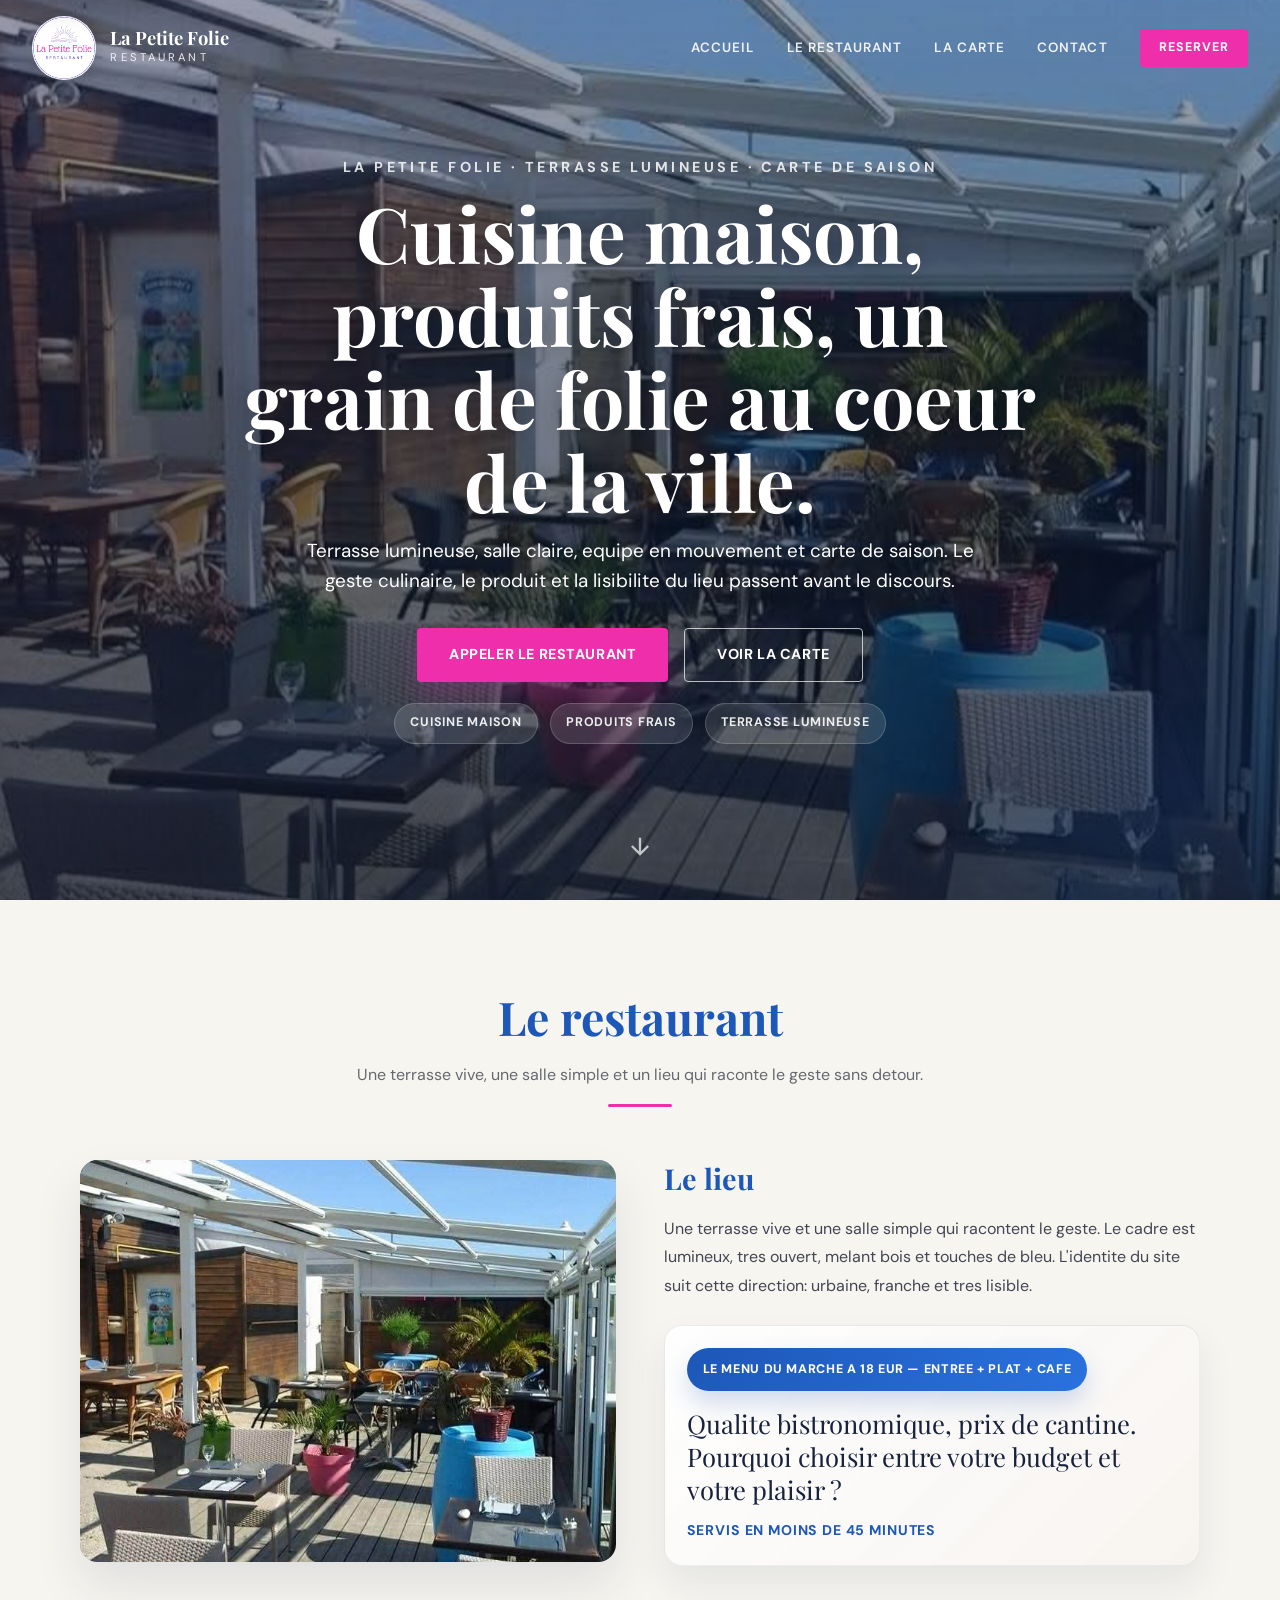
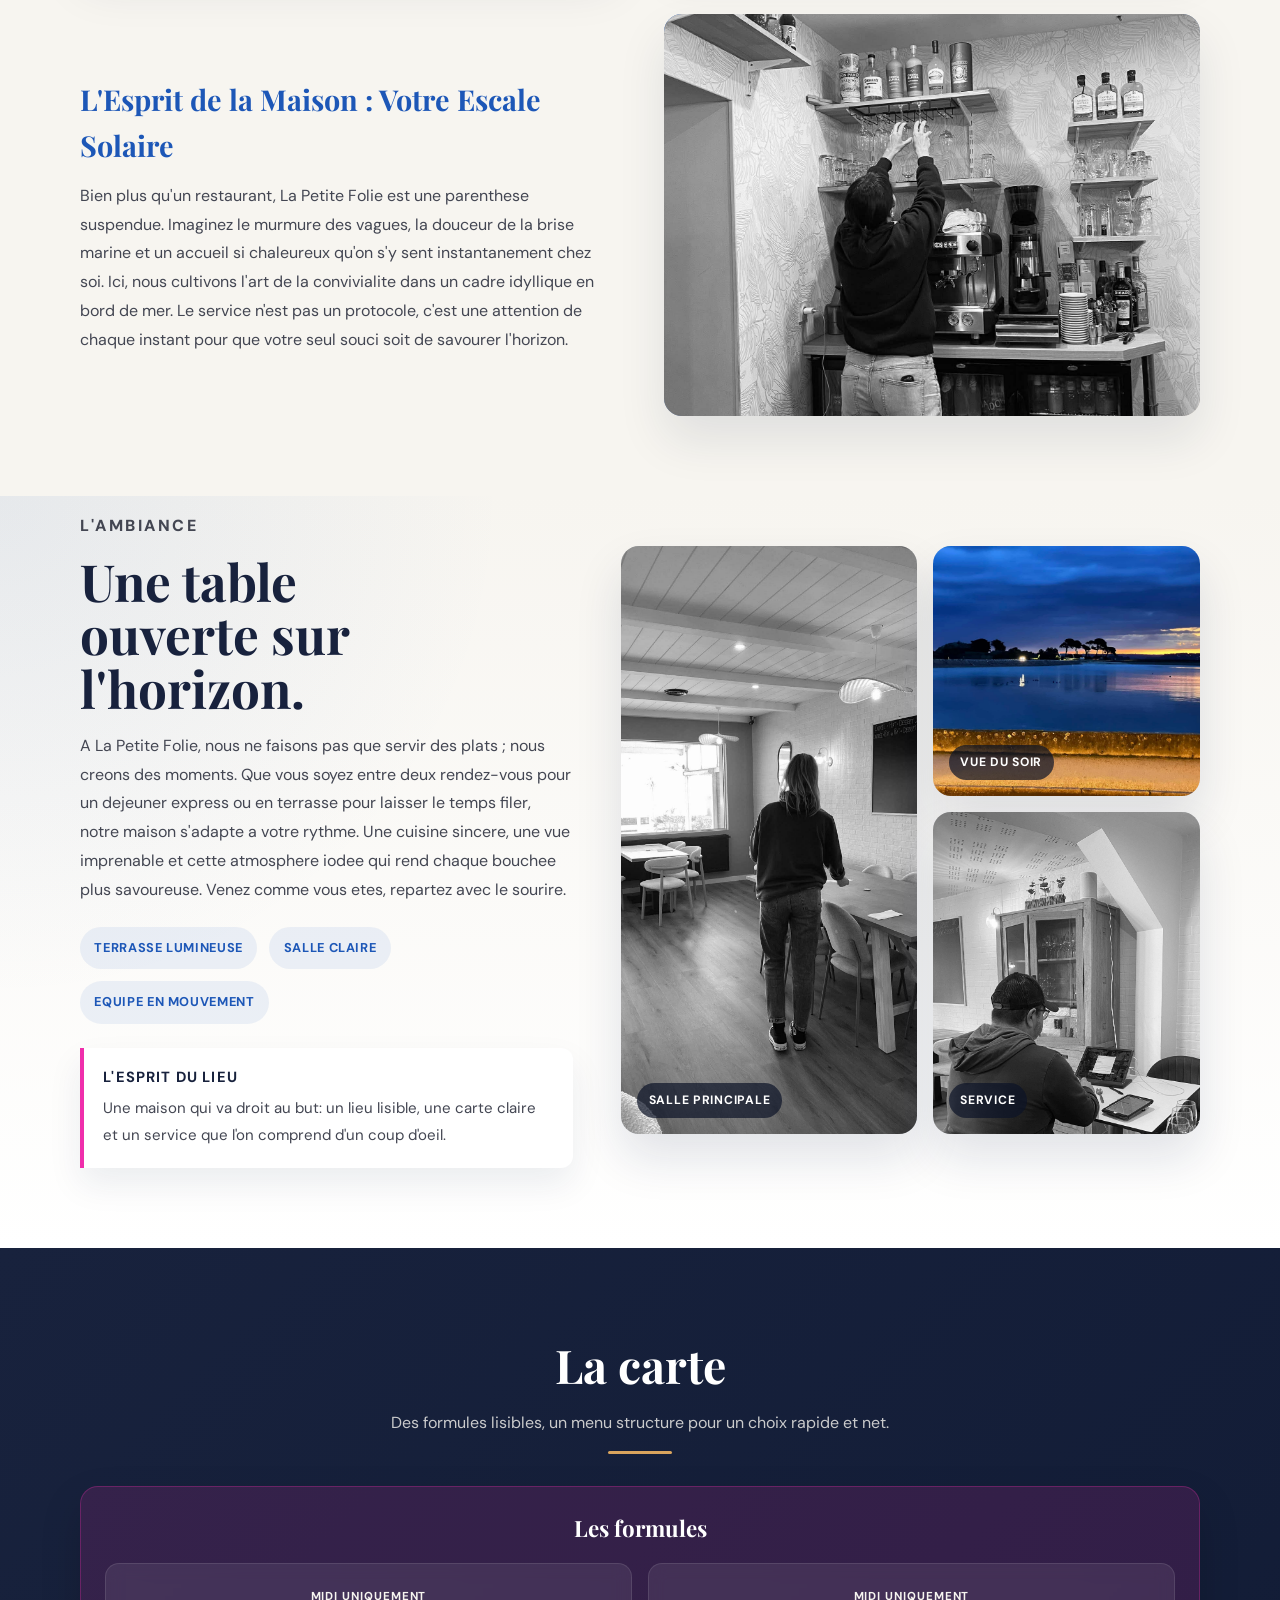
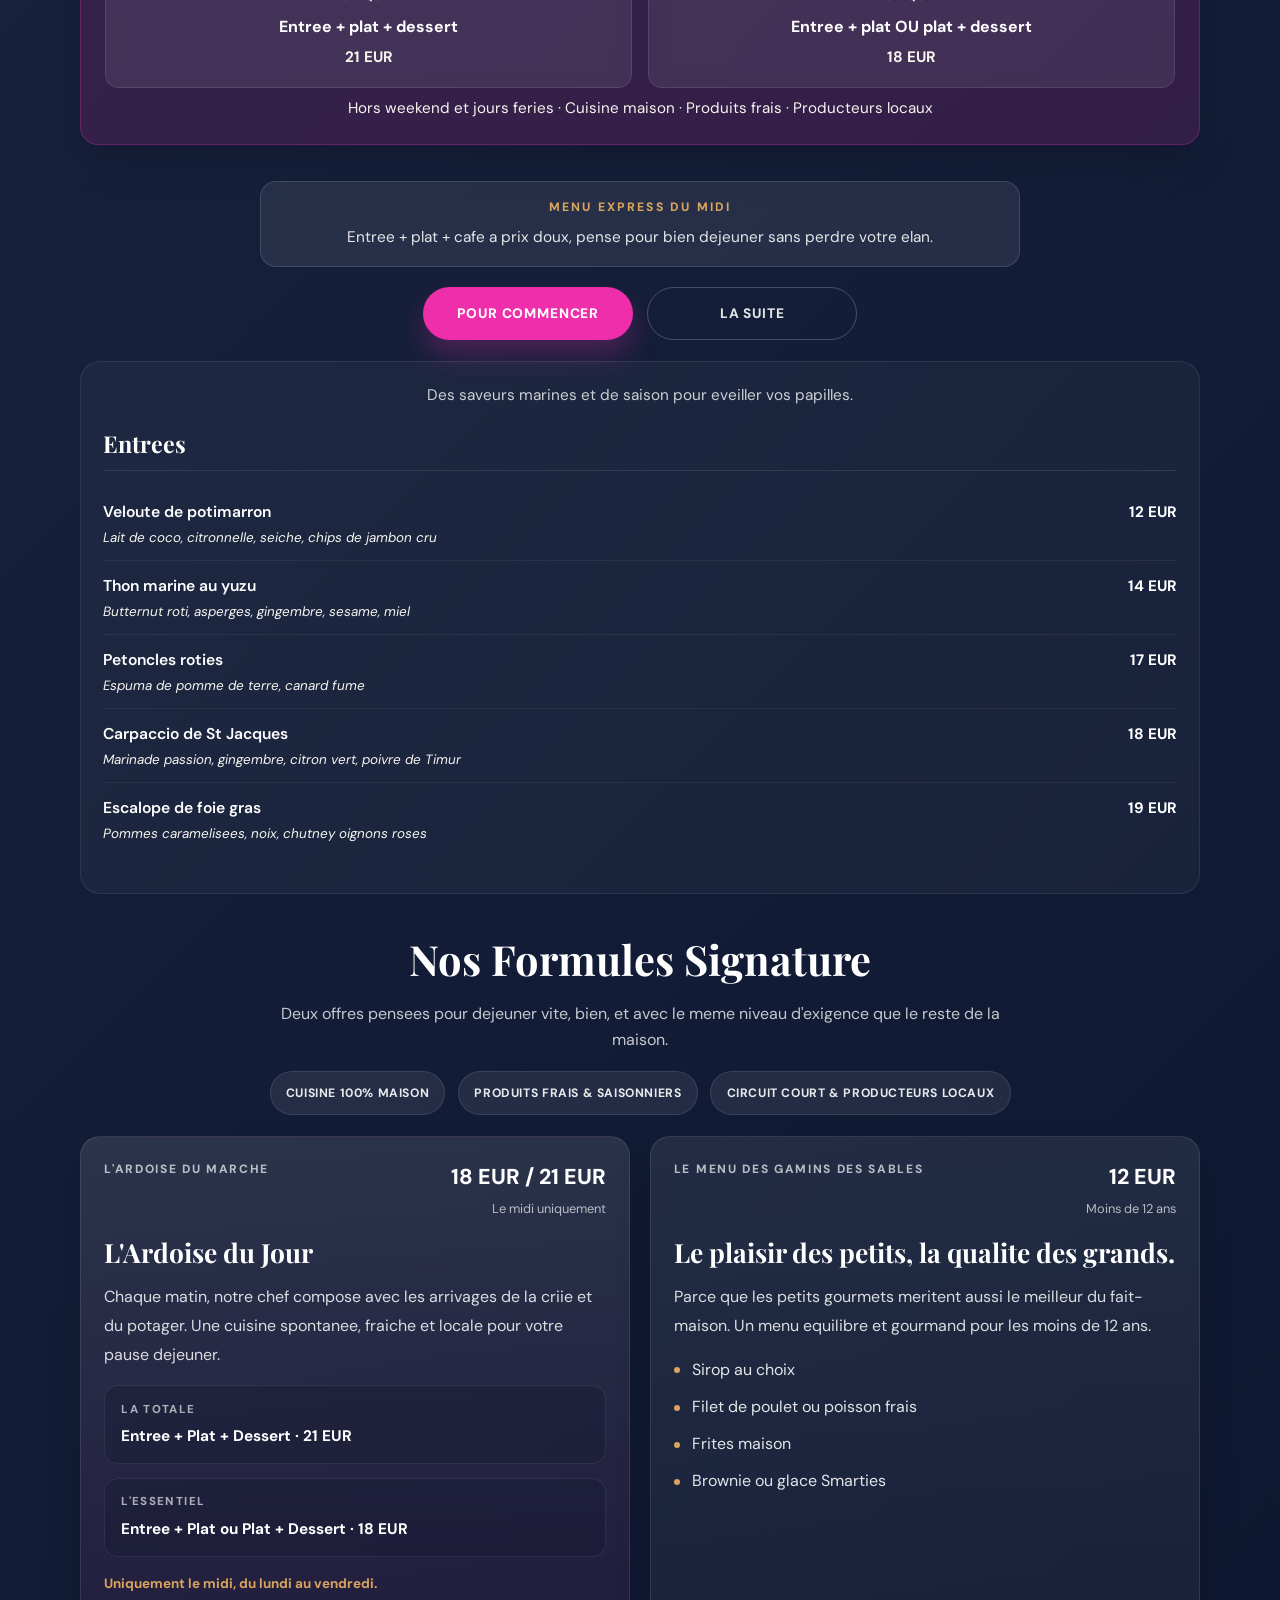
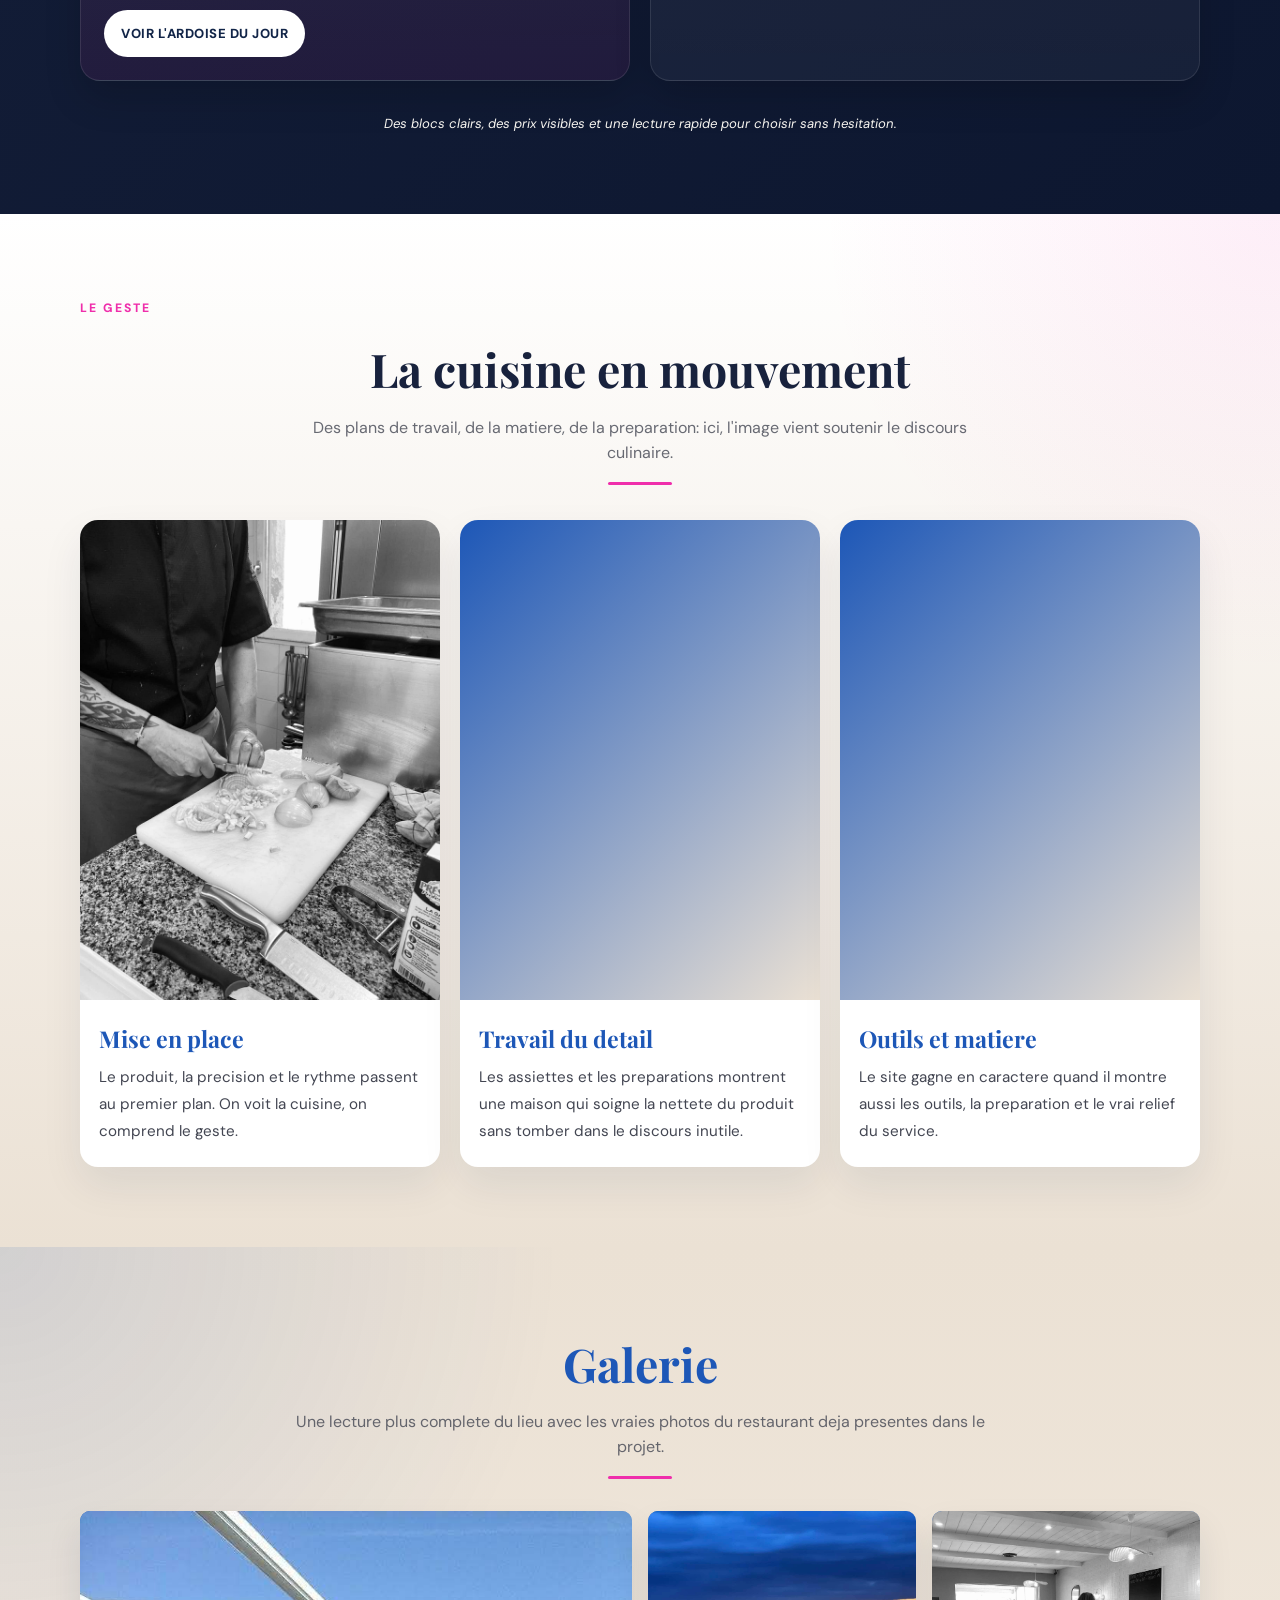
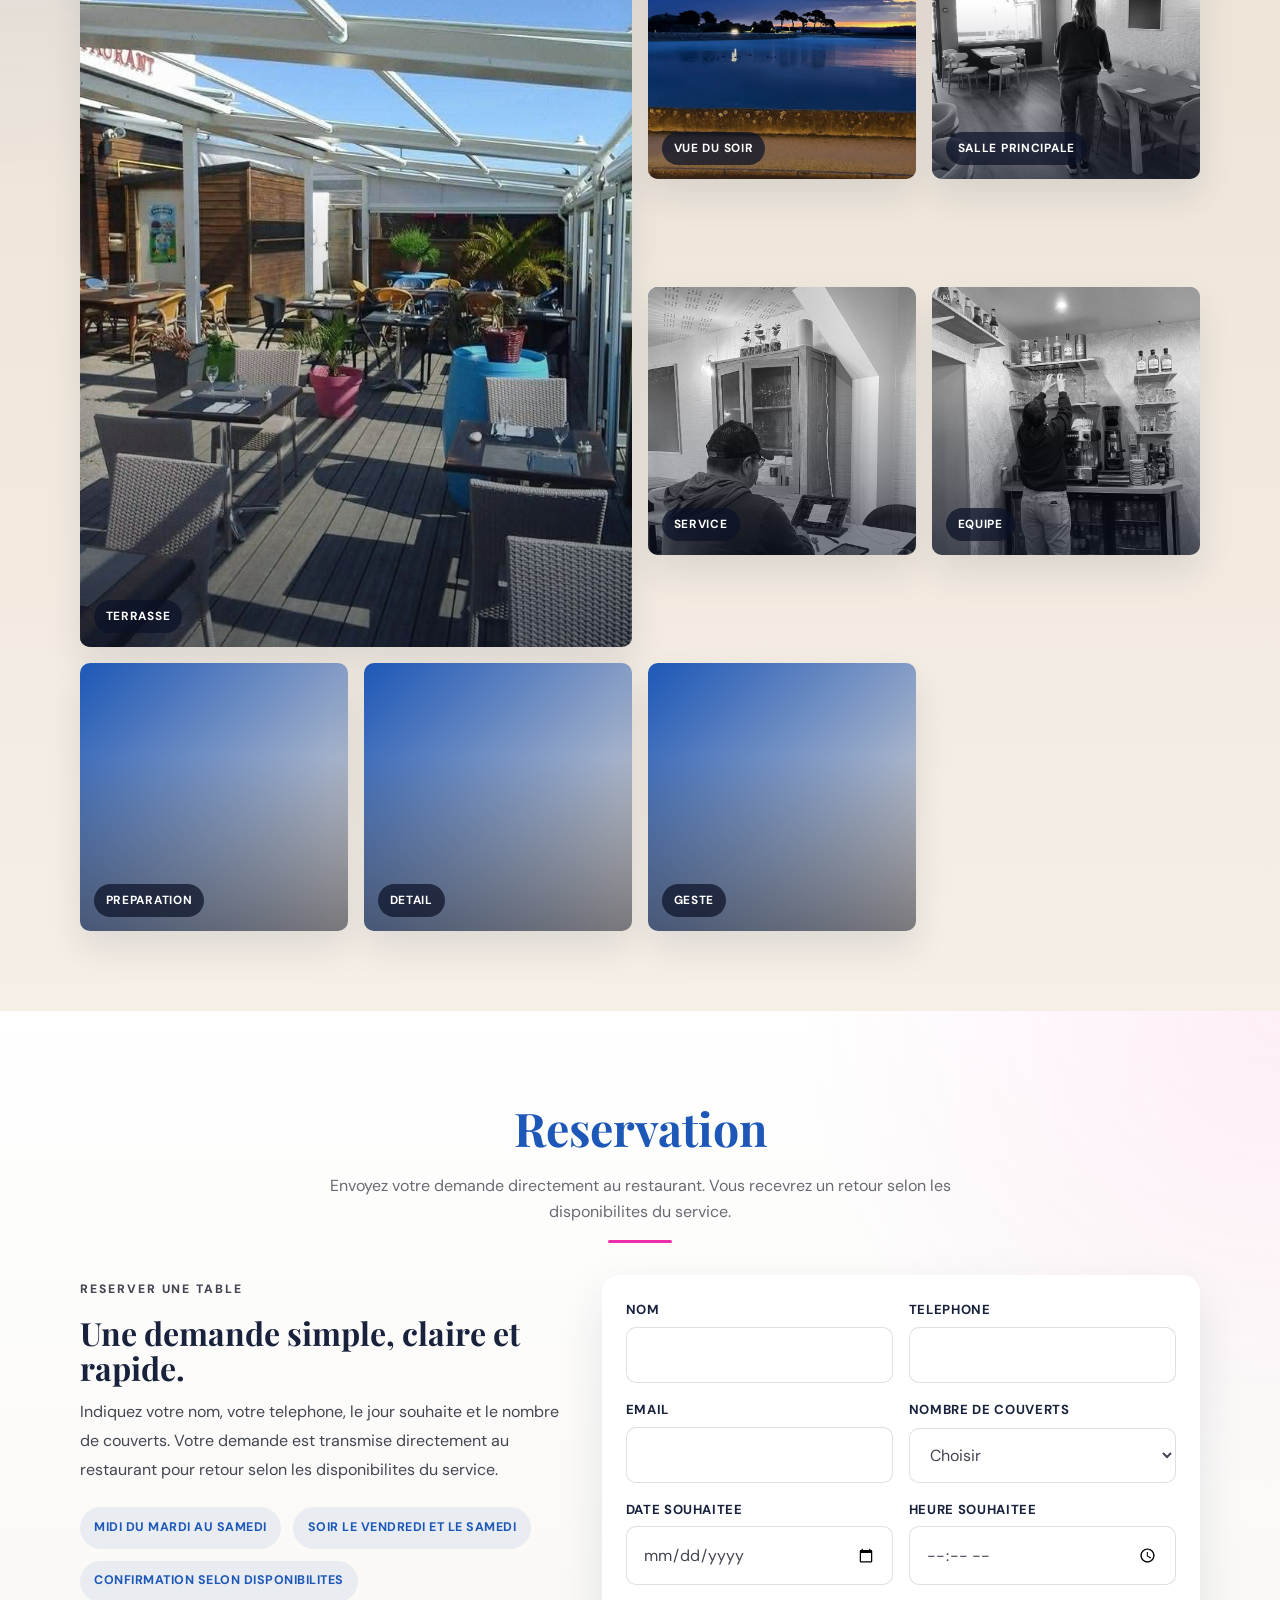
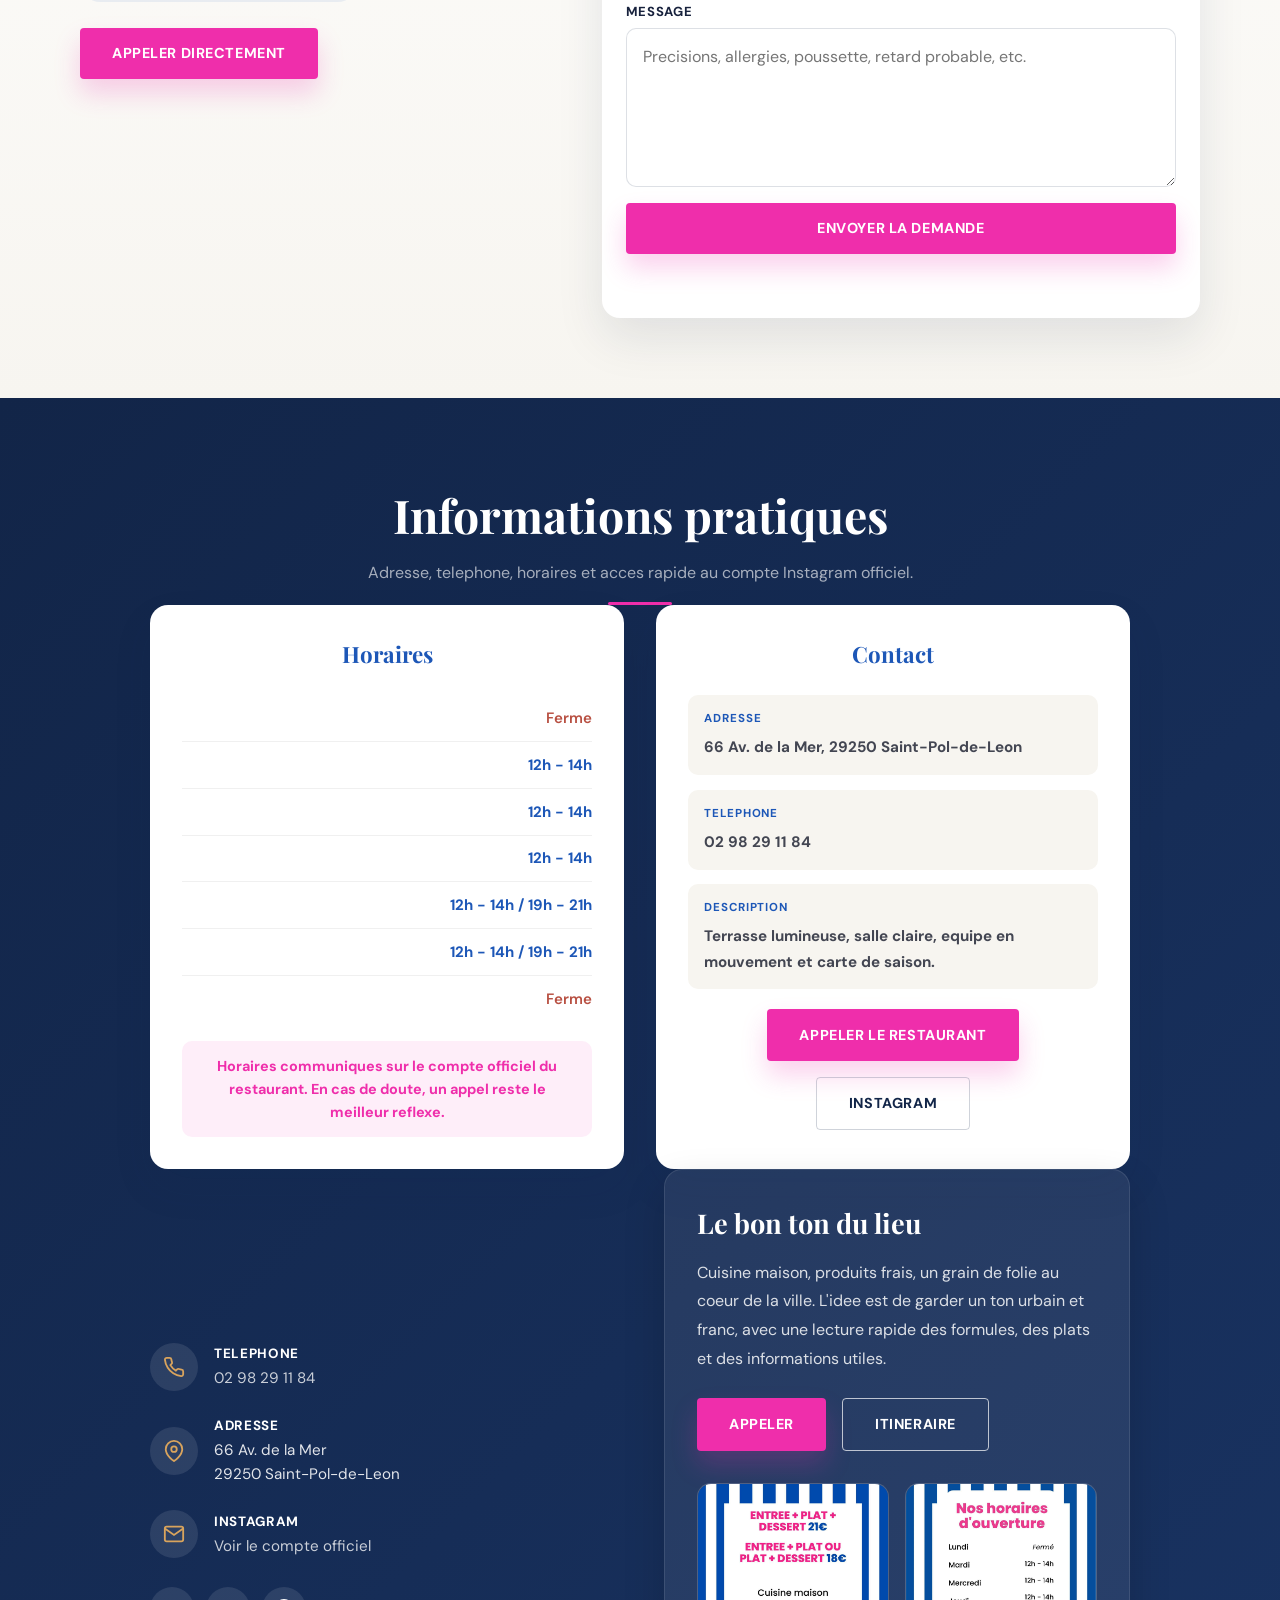
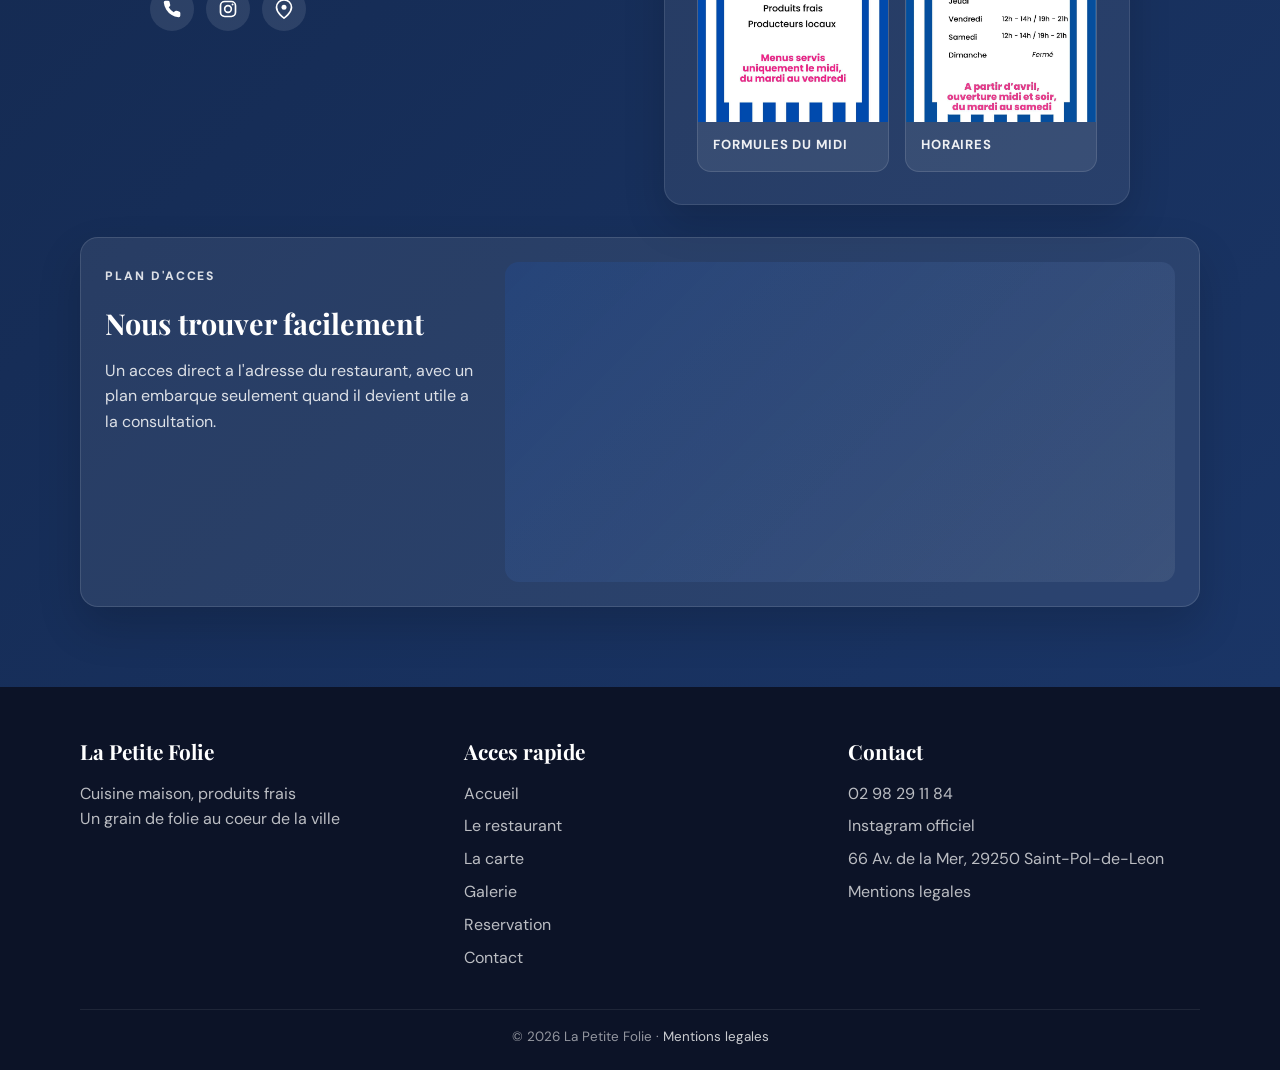
==== commit 4c728fd5: "Refine content, menu UX, and site presentation" ====
--- a/index.html
+++ b/index.html
@@ -19,7 +19,7 @@
   >
   <meta property="og:site_name" content="La Petite Folie">
   <meta property="og:locale" content="fr_FR">
-  <meta property="og:type" content="restaurant">
+  <meta property="og:type" content="website">
   <meta property="og:url" content="https://lapetitfolie.github.io/restaurant/">
   <meta property="og:image" content="https://lapetitfolie.github.io/restaurant/assets/images/terrasse-jour.jpg">
   <meta property="og:image:alt" content="Terrasse de La Petite Folie baignee de lumiere">
@@ -50,7 +50,7 @@
       "@context": "https://schema.org",
       "@type": "Restaurant",
       "name": "La Petite Folie",
-      "telephone": "+33 2 38 53 39 87",
+      "telephone": "+33 2 98 29 11 84",
       "priceRange": "EUR 18 - EUR 28",
       "servesCuisine": [
         "Cuisine maison",
@@ -118,20 +118,20 @@
       <a href="#reservation" class="btn-reserve-nav">Reserver</a>
     </nav>
 
-    <button class="hamburger" type="button" onclick="toggleMobileNav()" aria-label="Ouvrir le menu de navigation" aria-expanded="false" aria-controls="mobileNav" id="hamburgerBtn">
+    <button class="hamburger" type="button" aria-label="Ouvrir le menu de navigation" aria-expanded="false" aria-controls="mobileNav" id="hamburgerBtn">
       <span></span>
       <span></span>
       <span></span>
     </button>
   </header>
 
-  <div class="mobile-overlay" onclick="toggleMobileNav()"></div>
+  <div class="mobile-overlay" data-mobile-close="true"></div>
   <div class="mobile-nav" id="mobileNav" aria-hidden="true">
-    <a href="#hero" onclick="toggleMobileNav()">Accueil</a>
-    <a href="#restaurant" onclick="toggleMobileNav()">Le restaurant</a>
-    <a href="#carte" onclick="toggleMobileNav()">La carte</a>
-    <a href="#contact" onclick="toggleMobileNav()">Contact</a>
-    <a href="#reservation" class="btn-primary mobile-cta" onclick="toggleMobileNav()">Reserver</a>
+    <a href="#hero" data-mobile-close="true">Accueil</a>
+    <a href="#restaurant" data-mobile-close="true">Le restaurant</a>
+    <a href="#carte" data-mobile-close="true">La carte</a>
+    <a href="#contact" data-mobile-close="true">Contact</a>
+    <a href="#reservation" class="btn-primary mobile-cta" data-mobile-close="true">Reserver</a>
   </div>
 
   <main id="main-content">
@@ -155,7 +155,7 @@
         Le geste culinaire, le produit et la lisibilite du lieu passent avant le discours.
       </p>
       <div class="hero-buttons reveal reveal-delay-3">
-        <a href="tel:0238533987" class="btn-primary">Appeler le restaurant</a>
+        <a href="tel:0298291184" class="btn-primary">Appeler le restaurant</a>
         <a href="#carte" class="btn-secondary">Voir la carte</a>
       </div>
       <div class="hero-highlights reveal reveal-delay-3">
@@ -177,7 +177,7 @@
         <div class="wave-divider"></div>
       </div>
 
-      <div class="resto-grid reveal" style="margin-top: 3rem;">
+      <div class="resto-grid reveal section-offset-lg">
         <div class="resto-img">
           <img src="assets/images/terrasse-jour.jpg" alt="Terrasse de La Petite Folie" width="720" height="960" loading="lazy" decoding="async">
         </div>
@@ -188,19 +188,25 @@
             Le cadre est lumineux, tres ouvert, melant bois et touches de bleu.
             L'identite du site suit cette direction: urbaine, franche et tres lisible.
           </p>
-        </div>
-      </div>
-
-      <div class="resto-grid reverse reveal" style="margin-top: 3rem;">
+          <div class="value-pitch-card">
+            <span class="value-pitch-badge">Le Menu du Marche a 18 EUR — Entree + Plat + Cafe</span>
+            <p class="value-pitch-claim">Qualite bistronomique, prix de cantine. Pourquoi choisir entre votre budget et votre plaisir ?</p>
+            <p class="value-pitch-proof">Servis en moins de 45 minutes</p>
+          </div>
+        </div>
+      </div>
+
+      <div class="resto-grid reverse reveal section-offset-lg">
         <div class="resto-img">
           <img src="assets/images/bar-equipe.jpg" alt="Equipe et bar de La Petite Folie" width="1536" height="2048" loading="lazy" decoding="async">
         </div>
         <div class="resto-text">
-          <h3>La philosophie</h3>
+          <h3>L'Esprit de la Maison : Votre Escale Solaire</h3>
           <p>
-            La salle principale, la cuisine et le bar offrent une lecture concrete du lieu.
-            Ici, on met en avant l'humain, le produit, le rythme du service et la clarte de la maison
-            plutot qu'un discours abstrait.
+            Bien plus qu'un restaurant, La Petite Folie est une parenthese suspendue. Imaginez le murmure des vagues,
+            la douceur de la brise marine et un accueil si chaleureux qu'on s'y sent instantanement chez soi.
+            Ici, nous cultivons l'art de la convivialite dans un cadre idyllique en bord de mer. Le service n'est pas
+            un protocole, c'est une attention de chaque instant pour que votre seul souci soit de savourer l'horizon.
           </p>
         </div>
       </div>
@@ -212,11 +218,12 @@
       <div class="experience-layout">
         <div class="experience-copy reveal">
           <p class="section-tag">L'ambiance</p>
-          <h2 class="editorial-title" id="experience-title">Une maison claire, vivante et directe.</h2>
+          <h2 class="editorial-title" id="experience-title">Une table ouverte sur l'horizon.</h2>
           <p>
-            Les photos racontent un lieu ouvert, sans surcharge, avec une vraie respiration entre la salle,
-            la terrasse et le mouvement du service. La base du site reprend cette lecture: de l'air, du rythme,
-            des images franches et une navigation simple.
+            A La Petite Folie, nous ne faisons pas que servir des plats ; nous creons des moments.
+            Que vous soyez entre deux rendez-vous pour un dejeuner express ou en terrasse pour laisser le temps filer,
+            notre maison s'adapte a votre rythme. Une cuisine sincere, une vue imprenable et cette atmosphere iodee
+            qui rend chaque bouchee plus savoureuse. Venez comme vous etes, repartez avec le sourire.
           </p>
           <div class="experience-points">
             <span>Terrasse lumineuse</span>
@@ -224,8 +231,8 @@
             <span>Equipe en mouvement</span>
           </div>
           <div class="experience-note">
-            <strong>Ce que l'on garde du premier projet</strong>
-            <p>Une structure tres lisible, des sections nettes et un site qui parle d'abord du lieu, de la carte et du service.</p>
+            <strong>L'esprit du lieu</strong>
+            <p>Une maison qui va droit au but: un lieu lisible, une carte claire et un service que l'on comprend d'un coup d'oeil.</p>
           </div>
         </div>
 
@@ -255,7 +262,7 @@
         <div class="wave-divider"></div>
       </div>
 
-      <div class="menu-highlight reveal" style="margin-top: 2rem;">
+      <div class="menu-highlight reveal section-offset-md">
         <h4>Les formules</h4>
         <div class="formula-grid">
           <article class="formula-card">
@@ -272,138 +279,233 @@
         <p class="highlight-note">Hors weekend et jours feries &middot; Cuisine maison &middot; Produits frais &middot; Producteurs locaux</p>
       </div>
 
-      <div class="menu-layout">
-        <div class="menu-column reveal">
-          <div class="menu-category">
-            <h3>Entrees</h3>
-            <ul class="menu-list">
-            <li class="menu-item">
+      <div class="menu-tabs-shell reveal">
+        <div class="menu-express-banner">
+          <span class="menu-express-label">Menu express du midi</span>
+          <p>Entree + plat + cafe a prix doux, pense pour bien dejeuner sans perdre votre elan.</p>
+        </div>
+
+        <div class="menu-tabs" role="tablist" aria-label="Navigation de la carte">
+          <button
+            type="button"
+            class="menu-tab is-active"
+            id="tab-entrees"
+            role="tab"
+            aria-selected="true"
+            aria-controls="panel-entrees"
+            data-menu-tab="entrees"
+          >
+            Pour commencer
+          </button>
+          <button
+            type="button"
+            class="menu-tab"
+            id="tab-plats"
+            role="tab"
+            aria-selected="false"
+            aria-controls="panel-plats"
+            data-menu-tab="plats"
+            tabindex="-1"
+          >
+            La suite
+          </button>
+        </div>
+
+        <div class="menu-panels">
+          <section
+            class="menu-panel is-active"
+            id="panel-entrees"
+            role="tabpanel"
+            aria-labelledby="tab-entrees"
+            data-menu-panel="entrees"
+          >
+            <p class="menu-panel-subtitle">Des saveurs marines et de saison pour eveiller vos papilles.</p>
+            <div class="menu-category">
+              <h3>Entrees</h3>
+              <ul class="menu-list">
+              <li class="menu-item">
+                <div>
+                  <div class="menu-item-name">Veloute de potimarron</div>
+                  <div class="menu-item-desc">Lait de coco, citronnelle, seiche, chips de jambon cru</div>
+                </div>
+                <div class="menu-item-price">12 EUR</div>
+              </li>
+              <li class="menu-item">
+                <div>
+                  <div class="menu-item-name">Thon marine au yuzu</div>
+                  <div class="menu-item-desc">Butternut roti, asperges, gingembre, sesame, miel</div>
+                </div>
+                <div class="menu-item-price">14 EUR</div>
+              </li>
+              <li class="menu-item">
+                <div>
+                  <div class="menu-item-name">Petoncles roties</div>
+                  <div class="menu-item-desc">Espuma de pomme de terre, canard fume</div>
+                </div>
+                <div class="menu-item-price">17 EUR</div>
+              </li>
+              <li class="menu-item">
+                <div>
+                  <div class="menu-item-name">Carpaccio de St Jacques</div>
+                  <div class="menu-item-desc">Marinade passion, gingembre, citron vert, poivre de Timur</div>
+                </div>
+                <div class="menu-item-price">18 EUR</div>
+              </li>
+              <li class="menu-item">
+                <div>
+                  <div class="menu-item-name">Escalope de foie gras</div>
+                  <div class="menu-item-desc">Pommes caramelisees, noix, chutney oignons roses</div>
+                </div>
+                <div class="menu-item-price">19 EUR</div>
+              </li>
+              </ul>
+            </div>
+          </section>
+
+          <section
+            class="menu-panel"
+            id="panel-plats"
+            role="tabpanel"
+            aria-labelledby="tab-plats"
+            data-menu-panel="plats"
+            hidden
+          >
+            <p class="menu-panel-subtitle">Le coeur de notre savoir-faire, entre terre et mer.</p>
+            <div class="menu-category">
+              <h3>Plats</h3>
+              <ul class="menu-list">
+              <li class="menu-item">
+                <div>
+                  <div class="menu-item-name">Tartelette vegetarienne au parmesan</div>
+                  <div class="menu-item-desc">Legumes de saison, emulsion basilic</div>
+                </div>
+                <div class="menu-item-price">15 EUR</div>
+              </li>
+              <li class="menu-item">
+                <div>
+                  <div class="menu-item-name">Burger effiloche de porc</div>
+                  <div class="menu-item-desc">Noisettes, champignons, comte, frites maison</div>
+                </div>
+                <div class="menu-item-price">18 EUR</div>
+              </li>
+              <li class="menu-item">
+                <div>
+                  <div class="menu-item-name">Poulpe au paprika fume</div>
+                  <div class="menu-item-desc">Chorizo Bellota, riz noir, emulsion de poivrons</div>
+                </div>
+                <div class="menu-item-price">22 EUR</div>
+              </li>
+              <li class="menu-item">
+                <div>
+                  <div class="menu-item-name">Volaille basse temperature</div>
+                  <div class="menu-item-desc">Houmous de chataignes, arancini, topinambours</div>
+                </div>
+                <div class="menu-item-price">24 EUR</div>
+              </li>
+              <li class="menu-item">
+                <div>
+                  <div class="menu-item-name">Saumon d'Ecosse Label Rouge</div>
+                  <div class="menu-item-desc">Mousseline de panais, jus de langoustines</div>
+                </div>
+                <div class="menu-item-price">24 EUR</div>
+              </li>
+              <li class="menu-item">
+                <div>
+                  <div class="menu-item-name">St Jacques snackees</div>
+                  <div class="menu-item-desc">Cremeux patate douce et passion, risotto Carnaroli</div>
+                </div>
+                <div class="menu-item-price">27 EUR</div>
+              </li>
+              <li class="menu-item">
+                <div>
+                  <div class="menu-item-name">Quasi de veau</div>
+                  <div class="menu-item-desc">Asperges, risotto de celeri, carottes roties, jus a la sauge</div>
+                </div>
+                <div class="menu-item-price">28 EUR</div>
+              </li>
+              </ul>
+            </div>
+
+            <div class="menu-category menu-category-small">
+              <h3>Supplements</h3>
+              <ul class="menu-list">
+              <li class="menu-item">
+                <div>
+                  <div class="menu-item-name">Supplement</div>
+                  <div class="menu-item-desc">Frites maison ou legumes</div>
+                </div>
+                <div class="menu-item-price">5 EUR</div>
+              </li>
+              </ul>
+            </div>
+          </section>
+        </div>
+      </div>
+
+      <div class="signature-section reveal reveal-delay-2">
+        <div class="signature-heading">
+          <h3>Nos Formules Signature</h3>
+          <p>Deux offres pensees pour dejeuner vite, bien, et avec le meme niveau d'exigence que le reste de la maison.</p>
+        </div>
+
+        <div class="signature-quality-list" aria-label="Engagements qualite">
+          <span>Cuisine 100% Maison</span>
+          <span>Produits Frais &amp; Saisonniers</span>
+          <span>Circuit Court &amp; Producteurs Locaux</span>
+        </div>
+
+        <div class="signature-cards">
+          <article class="signature-card signature-card-featured">
+            <div class="signature-card-top">
+              <p class="signature-label">L'Ardoise du Marche</p>
+              <div class="signature-price-group">
+                <strong>18 EUR / 21 EUR</strong>
+                <span>Le midi uniquement</span>
+              </div>
+            </div>
+            <h4>L'Ardoise du Jour</h4>
+            <p class="signature-copy">
+              Chaque matin, notre chef compose avec les arrivages de la criie et du potager.
+              Une cuisine spontanee, fraiche et locale pour votre pause dejeuner.
+            </p>
+            <div class="signature-rates">
               <div>
-                <div class="menu-item-name">Veloute de potimarron</div>
-                <div class="menu-item-desc">Lait de coco, citronnelle, seiche, chips de jambon cru</div>
-              </div>
-              <div class="menu-item-price">12 EUR</div>
-            </li>
-            <li class="menu-item">
+                <span>La Totale</span>
+                <strong>Entree + Plat + Dessert &middot; 21 EUR</strong>
+              </div>
               <div>
-                <div class="menu-item-name">Thon marine au yuzu</div>
-                <div class="menu-item-desc">Butternut roti, asperges, gingembre, sesame, miel</div>
-              </div>
-              <div class="menu-item-price">14 EUR</div>
-            </li>
-            <li class="menu-item">
-              <div>
-                <div class="menu-item-name">Petoncles roties</div>
-                <div class="menu-item-desc">Espuma de pomme de terre, canard fume</div>
-              </div>
-              <div class="menu-item-price">17 EUR</div>
-            </li>
-            <li class="menu-item">
-              <div>
-                <div class="menu-item-name">Carpaccio de St Jacques</div>
-                <div class="menu-item-desc">Marinade passion, gingembre, citron vert, poivre de Timur</div>
-              </div>
-              <div class="menu-item-price">18 EUR</div>
-            </li>
-            <li class="menu-item">
-              <div>
-                <div class="menu-item-name">Escalope de foie gras</div>
-                <div class="menu-item-desc">Pommes caramelisees, noix, chutney oignons roses</div>
-              </div>
-              <div class="menu-item-price">19 EUR</div>
-            </li>
+                <span>L'Essentiel</span>
+                <strong>Entree + Plat ou Plat + Dessert &middot; 18 EUR</strong>
+              </div>
+            </div>
+            <p class="signature-note">Uniquement le midi, du lundi au vendredi.</p>
+            <a href="https://www.instagram.com/lapetitefolie29/" target="_blank" rel="noopener noreferrer" class="signature-link">Voir l'ardoise du jour</a>
+          </article>
+
+          <article class="signature-card">
+            <div class="signature-card-top">
+              <p class="signature-label">Le Menu des Gamins des Sables</p>
+              <div class="signature-price-group">
+                <strong>12 EUR</strong>
+                <span>Moins de 12 ans</span>
+              </div>
+            </div>
+            <h4>Le plaisir des petits, la qualite des grands.</h4>
+            <p class="signature-copy">
+              Parce que les petits gourmets meritent aussi le meilleur du fait-maison.
+              Un menu equilibre et gourmand pour les moins de 12 ans.
+            </p>
+            <ul class="signature-list">
+              <li>Sirop au choix</li>
+              <li>Filet de poulet ou poisson frais</li>
+              <li>Frites maison</li>
+              <li>Brownie ou glace Smarties</li>
             </ul>
-          </div>
-        </div>
-
-        <div class="menu-column reveal reveal-delay-1">
-          <div class="menu-category">
-            <h3>Plats</h3>
-            <ul class="menu-list">
-            <li class="menu-item">
-              <div>
-                <div class="menu-item-name">Tartelette vegetarienne au parmesan</div>
-                <div class="menu-item-desc">Legumes de saison, emulsion basilic</div>
-              </div>
-              <div class="menu-item-price">15 EUR</div>
-            </li>
-            <li class="menu-item">
-              <div>
-                <div class="menu-item-name">Burger effiloche de porc</div>
-                <div class="menu-item-desc">Noisettes, champignons, comte, frites maison</div>
-              </div>
-              <div class="menu-item-price">18 EUR</div>
-            </li>
-            <li class="menu-item">
-              <div>
-                <div class="menu-item-name">Poulpe au paprika fume</div>
-                <div class="menu-item-desc">Chorizo Bellota, riz noir, emulsion de poivrons</div>
-              </div>
-              <div class="menu-item-price">22 EUR</div>
-            </li>
-            <li class="menu-item">
-              <div>
-                <div class="menu-item-name">Volaille basse temperature</div>
-                <div class="menu-item-desc">Houmous de chataignes, arancini, topinambours</div>
-              </div>
-              <div class="menu-item-price">24 EUR</div>
-            </li>
-            <li class="menu-item">
-              <div>
-                <div class="menu-item-name">Saumon d'Ecosse Label Rouge</div>
-                <div class="menu-item-desc">Mousseline de panais, jus de langoustines</div>
-              </div>
-              <div class="menu-item-price">24 EUR</div>
-            </li>
-            <li class="menu-item">
-              <div>
-                <div class="menu-item-name">St Jacques snackees</div>
-                <div class="menu-item-desc">Cremeux patate douce et passion, risotto Carnaroli</div>
-              </div>
-              <div class="menu-item-price">27 EUR</div>
-            </li>
-            <li class="menu-item">
-              <div>
-                <div class="menu-item-name">Quasi de veau</div>
-                <div class="menu-item-desc">Asperges, risotto de celeri, carottes roties, jus a la sauge</div>
-              </div>
-              <div class="menu-item-price">28 EUR</div>
-            </li>
-            </ul>
-          </div>
-
-          <div class="menu-category menu-category-small">
-            <h3>Supplements</h3>
-            <ul class="menu-list">
-            <li class="menu-item">
-              <div>
-                <div class="menu-item-name">Supplement</div>
-                <div class="menu-item-desc">Frites maison ou legumes</div>
-              </div>
-              <div class="menu-item-price">5 EUR</div>
-            </li>
-            </ul>
-          </div>
-        </div>
-      </div>
-
-      <div class="menu-side-card reveal reveal-delay-2">
-        <div class="menu-side-block">
-          <h4>Menu gamins des sables</h4>
-          <p>12 EUR &middot; moins de 12 ans</p>
-          <span>Boisson au choix + filet de poulet pane ou poisson avec frites + glace Smarties ou brownie maison.</span>
-        </div>
-        <div class="menu-side-block">
-          <h4>Menu du jour</h4>
-          <p>Consultez l'ardoise</p>
-          <span>Disponible uniquement le midi, hors weekend et jours feries.</span>
-        </div>
-        <div class="menu-side-image">
-          <img src="assets/images/menu-carte.jpg" alt="Visuel de la carte de La Petite Folie" width="1582" height="2048" loading="lazy" decoding="async">
-        </div>
-      </div>
-
-      <p class="carte-note reveal">Le menu est maintenant organise en blocs clairs pour faciliter la lecture et preparer une future integration technique propre.</p>
+          </article>
+        </div>
+      </div>
+
+      <p class="carte-note reveal">Des blocs clairs, des prix visibles et une lecture rapide pour choisir sans hesitation.</p>
     </div>
   </section>
 
@@ -458,7 +560,7 @@
         <div class="wave-divider"></div>
       </div>
 
-      <div class="galerie-grid" style="margin-top: 2rem;">
+      <div class="galerie-grid section-offset-md">
         <figure class="galerie-item reveal">
           <img src="assets/images/terrasse-jour.jpg" alt="Terrasse de La Petite Folie" width="720" height="960" loading="lazy" decoding="async">
           <figcaption>Terrasse</figcaption>
@@ -499,24 +601,24 @@
     <div class="section-inner">
       <div class="reveal">
         <h2 class="section-title">Reservation</h2>
-        <p class="section-subtitle">Envoie ta demande directement au restaurant. Nous revenons vers toi selon les disponibilites du service.</p>
+        <p class="section-subtitle">Envoyez votre demande directement au restaurant. Vous recevrez un retour selon les disponibilites du service.</p>
         <div class="wave-divider"></div>
       </div>
 
-      <div class="reservation-layout" style="margin-top: 2rem;">
+      <div class="reservation-layout section-offset-md">
         <div class="reservation-copy reveal">
           <p class="section-tag">Reserver une table</p>
           <h3>Une demande simple, claire et rapide.</h3>
           <p>
-            Indique ton nom, ton telephone, le jour souhaite et le nombre de couverts.
-            Le formulaire envoie maintenant une vraie demande via Formspree au lieu d'un simple message local.
+            Indiquez votre nom, votre telephone, le jour souhaite et le nombre de couverts.
+            Votre demande est transmise directement au restaurant pour retour selon les disponibilites du service.
           </p>
           <div class="reservation-points">
             <span>Midi du mardi au samedi</span>
             <span>Soir le vendredi et le samedi</span>
             <span>Confirmation selon disponibilites</span>
           </div>
-          <a href="tel:0238533987" class="btn-primary reservation-call">Appeler directement</a>
+          <a href="tel:0298291184" class="btn-primary reservation-call">Appeler directement</a>
         </div>
 
         <div class="reservation-card reveal reveal-delay-1">
@@ -580,7 +682,7 @@
         <div class="wave-divider"></div>
       </div>
 
-      <div class="horaires-grid reveal" style="margin-top: 2rem;">
+      <div class="horaires-grid reveal section-offset-md">
         <div class="horaires-card reveal">
           <h3>Horaires</h3>
           <div class="horaire-row">
@@ -611,7 +713,7 @@
             <span class="horaire-jour">Dimanche</span>
             <span class="horaire-ferme">Ferme</span>
           </div>
-          <p class="season-line">A partir d'avril : ouverture midi et soir, du mardi au samedi.</p>
+          <p class="season-line">Horaires communiques sur le compte officiel du restaurant. En cas de doute, un appel reste le meilleur reflexe.</p>
         </div>
 
         <div class="horaires-card reveal reveal-delay-1">
@@ -623,7 +725,7 @@
             </div>
             <div class="practical-item">
               <span class="practical-label">Telephone</span>
-              <strong><a href="tel:0238533987">02 38 53 39 87</a></strong>
+              <strong><a href="tel:0298291184">02 98 29 11 84</a></strong>
             </div>
             <div class="practical-item">
               <span class="practical-label">Description</span>
@@ -631,13 +733,13 @@
             </div>
           </div>
           <div class="contact-actions-inline">
-            <a href="tel:0238533987" class="btn-primary">Appeler le restaurant</a>
+            <a href="tel:0298291184" class="btn-primary">Appeler le restaurant</a>
             <a href="https://www.instagram.com/lapetitefolie29/" target="_blank" rel="noopener noreferrer" class="btn-secondary dark-outline">Instagram</a>
           </div>
         </div>
       </div>
 
-      <div class="contact-grid" style="margin-top: 2rem;">
+      <div class="contact-grid section-offset-md">
         <div class="contact-info reveal">
           <div class="contact-item">
             <div class="contact-icon">
@@ -645,7 +747,7 @@
             </div>
             <div class="contact-item-text">
               <h4>Telephone</h4>
-              <p><a href="tel:0238533987">02 38 53 39 87</a></p>
+              <p><a href="tel:0298291184">02 98 29 11 84</a></p>
             </div>
           </div>
 
@@ -670,7 +772,7 @@
           </div>
 
           <div class="contact-social">
-            <a href="tel:0238533987" class="social-link social-call" aria-label="Appeler le restaurant">
+            <a href="tel:0298291184" class="social-link social-call" aria-label="Appeler le restaurant">
               <svg viewBox="0 0 24 24"><path d="M22 16.92v3a2 2 0 0 1-2.18 2 19.79 19.79 0 0 1-8.63-3.07 19.5 19.5 0 0 1-6-6 19.79 19.79 0 0 1-3.07-8.67A2 2 0 0 1 4.11 2h3a2 2 0 0 1 2 1.72 12.84 12.84 0 0 0 .7 2.81 2 2 0 0 1-.45 2.11L8.09 9.91a16 16 0 0 0 6 6l1.27-1.27a2 2 0 0 1 2.11-.45 12.84 12.84 0 0 0 2.81.7A2 2 0 0 1 22 16.92z" fill="#fff"/></svg>
             </a>
             <a href="https://www.instagram.com/lapetitefolie29/" target="_blank" rel="noopener noreferrer" class="social-link" aria-label="Instagram">
@@ -694,7 +796,7 @@
             des plats et des informations utiles.
           </p>
           <div class="contact-panel-actions">
-            <a href="tel:0238533987" class="btn-primary">Appeler</a>
+            <a href="tel:0298291184" class="btn-primary">Appeler</a>
             <a href="https://www.google.com/maps/search/?api=1&query=66+Av.+de+la+Mer+29250+Saint-Pol-de-Leon" target="_blank" rel="noopener noreferrer" class="btn-secondary">Itineraire</a>
           </div>
           <div class="contact-docs">
@@ -714,7 +816,7 @@
         <div class="map-copy">
           <p class="section-tag">Plan d'acces</p>
           <h3>Nous trouver facilement</h3>
-          <p>Le plan est charge en lazy loading pour garder la page fluide tout en donnant un acces direct a l'adresse du restaurant.</p>
+          <p>Un acces direct a l'adresse du restaurant, avec un plan embarque seulement quand il devient utile a la consultation.</p>
         </div>
         <div class="map-frame">
           <iframe
@@ -748,7 +850,7 @@
       </div>
       <div class="footer-col">
         <h4>Contact</h4>
-        <p><a href="tel:0238533987">02 38 53 39 87</a></p>
+        <p><a href="tel:0298291184">02 98 29 11 84</a></p>
         <p><a href="https://www.instagram.com/lapetitefolie29/" target="_blank" rel="noopener noreferrer">Instagram officiel</a></p>
         <p><a href="https://www.google.com/maps/search/?api=1&query=66+Av.+de+la+Mer+29250+Saint-Pol-de-Leon" target="_blank" rel="noopener noreferrer">66 Av. de la Mer, 29250 Saint-Pol-de-Leon</a></p>
         <p><a href="mentions-legales.html">Mentions legales</a></p>
--- a/assets/css/styles.css
+++ b/assets/css/styles.css
@@ -35,6 +35,21 @@
   -webkit-font-smoothing: antialiased;
 }
 
+body::before {
+  content: "";
+  position: fixed;
+  inset: 0;
+  pointer-events: none;
+  z-index: -1;
+  background:
+    radial-gradient(circle at top left, rgba(29, 87, 183, 0.08), transparent 28%),
+    radial-gradient(circle at 85% 14%, rgba(239, 46, 171, 0.06), transparent 24%);
+}
+
+body.nav-open {
+  overflow: hidden;
+}
+
 img {
   max-width: 100%;
   height: auto;
@@ -76,6 +91,14 @@
 .reveal.visible {
   opacity: 1;
   transform: translateY(0);
+}
+
+.section-offset-md {
+  margin-top: 2rem;
+}
+
+.section-offset-lg {
+  margin-top: 3rem;
 }
 
 .reveal-delay-1 {
@@ -259,6 +282,7 @@
   gap: 1.4rem;
   transition: right 0.4s cubic-bezier(0.25, 0.1, 0.25, 1);
   box-shadow: -10px 0 40px rgba(0, 0, 0, 0.15);
+  border-left: 1px solid rgba(18, 37, 72, 0.08);
 }
 
 .mobile-nav.open {
@@ -271,6 +295,12 @@
   color: var(--granit);
   padding: 0.5rem 0;
   border-bottom: 1px solid rgba(0, 0, 0, 0.06);
+}
+
+.mobile-nav a:focus-visible {
+  outline: 3px solid rgba(239, 46, 171, 0.28);
+  outline-offset: 6px;
+  border-radius: 8px;
 }
 
 .mobile-cta {
@@ -309,6 +339,32 @@
   overflow: hidden;
 }
 
+.hero::before,
+.hero::after {
+  content: "";
+  position: absolute;
+  border-radius: 999px;
+  pointer-events: none;
+  filter: blur(0);
+  opacity: 0.7;
+}
+
+.hero::before {
+  width: 420px;
+  height: 420px;
+  top: 12%;
+  left: -120px;
+  background: radial-gradient(circle, rgba(239, 46, 171, 0.16), transparent 68%);
+}
+
+.hero::after {
+  width: 500px;
+  height: 500px;
+  right: -150px;
+  bottom: -130px;
+  background: radial-gradient(circle, rgba(29, 87, 183, 0.22), transparent 70%);
+}
+
 .hero-bg {
   position: absolute;
   inset: 0;
@@ -403,17 +459,19 @@
   font-weight: 700;
   letter-spacing: 0.04em;
   text-transform: uppercase;
-  transition: background 0.3s, transform 0.3s, border-color 0.3s;
+  transition: background 0.3s, transform 0.3s, border-color 0.3s, box-shadow 0.3s;
 }
 
 .btn-primary {
   background: var(--rose-signature);
   color: #fff;
+  box-shadow: 0 14px 26px rgba(239, 46, 171, 0.22);
 }
 
 .btn-primary:hover {
   background: var(--rose-hover);
   transform: translateY(-2px);
+  box-shadow: 0 18px 30px rgba(239, 46, 171, 0.28);
 }
 
 .btn-secondary {
@@ -424,6 +482,17 @@
 .btn-secondary:hover {
   background: rgba(255, 255, 255, 0.14);
   border-color: #fff;
+}
+
+.btn-primary:focus-visible,
+.btn-secondary:focus-visible,
+.btn-reserve-nav:focus-visible,
+button:focus-visible,
+input:focus-visible,
+select:focus-visible,
+textarea:focus-visible {
+  outline: 3px solid rgba(255, 255, 255, 0.26);
+  outline-offset: 3px;
 }
 
 .scroll-indicator {
@@ -530,10 +599,11 @@
 }
 
 .resto-img {
-  border-radius: 10px;
+  border-radius: 18px;
   overflow: hidden;
   aspect-ratio: 4 / 3;
   background: linear-gradient(135deg, var(--bleu-baie), var(--sable));
+  box-shadow: 0 24px 48px rgba(18, 37, 72, 0.1);
 }
 
 .resto-img img {
@@ -558,6 +628,48 @@
   color: var(--granit);
   line-height: 1.8;
   font-size: 1rem;
+}
+
+.value-pitch-card {
+  margin-top: 1.5rem;
+  padding: 1.4rem 1.35rem;
+  border-radius: 18px;
+  background:
+    linear-gradient(135deg, rgba(255, 255, 255, 0.92), rgba(247, 245, 240, 0.96)),
+    linear-gradient(135deg, rgba(29, 87, 183, 0.08), rgba(239, 46, 171, 0.06));
+  border: 1px solid rgba(18, 37, 72, 0.08);
+  box-shadow: 0 18px 36px rgba(18, 37, 72, 0.08);
+}
+
+.value-pitch-badge {
+  display: inline-flex;
+  align-items: center;
+  padding: 0.72rem 1rem;
+  border-radius: 999px;
+  background: linear-gradient(135deg, var(--bleu-baie), #2a72df);
+  color: #fff;
+  box-shadow: 0 12px 24px rgba(29, 87, 183, 0.2);
+  font-size: 0.78rem;
+  font-weight: 800;
+  letter-spacing: 0.05em;
+  text-transform: uppercase;
+}
+
+.value-pitch-claim {
+  margin-top: 1rem;
+  color: var(--ardoise) !important;
+  font-family: var(--font-display);
+  font-size: clamp(1.2rem, 2vw, 1.65rem) !important;
+  line-height: 1.28 !important;
+}
+
+.value-pitch-proof {
+  margin-top: 0.75rem;
+  color: var(--bleu-baie) !important;
+  font-size: 0.88rem !important;
+  font-weight: 700;
+  letter-spacing: 0.06em;
+  text-transform: uppercase;
 }
 
 .experience-section {
@@ -685,10 +797,11 @@
 .menu-highlight {
   background: rgba(239, 46, 171, 0.14);
   border: 1px solid rgba(239, 46, 171, 0.28);
-  border-radius: 10px;
+  border-radius: 18px;
   padding: 1.5rem;
   margin-bottom: 2rem;
   text-align: center;
+  box-shadow: 0 18px 40px rgba(0, 0, 0, 0.15);
 }
 
 .menu-highlight h4 {
@@ -707,9 +820,10 @@
 
 .formula-card {
   padding: 1.1rem 1rem;
-  border-radius: 10px;
+  border-radius: 14px;
   background: rgba(255, 255, 255, 0.08);
   border: 1px solid rgba(255, 255, 255, 0.1);
+  backdrop-filter: blur(8px);
 }
 
 .formula-card strong {
@@ -749,6 +863,107 @@
   display: grid;
   grid-template-columns: 1fr 1fr;
   gap: 2rem;
+}
+
+.menu-tabs-shell {
+  margin-top: 2.25rem;
+}
+
+.menu-express-banner {
+  display: grid;
+  gap: 0.5rem;
+  max-width: 760px;
+  margin: 0 auto 1.25rem;
+  padding: 1rem 1.15rem;
+  border-radius: 16px;
+  background: rgba(255, 255, 255, 0.08);
+  border: 1px solid rgba(255, 255, 255, 0.12);
+  text-align: center;
+}
+
+.menu-express-label {
+  color: var(--or-chaud);
+  font-size: 0.76rem;
+  font-weight: 800;
+  letter-spacing: 0.18em;
+  text-transform: uppercase;
+}
+
+.menu-express-banner p {
+  color: rgba(255, 255, 255, 0.88);
+  font-size: 0.96rem;
+}
+
+.menu-tabs {
+  display: flex;
+  justify-content: center;
+  gap: 0.9rem;
+  flex-wrap: wrap;
+  margin-bottom: 1.35rem;
+}
+
+.menu-tab {
+  min-width: 210px;
+  padding: 0.9rem 1.3rem;
+  border-radius: 999px;
+  border: 1.5px solid rgba(255, 255, 255, 0.22);
+  background: transparent;
+  color: rgba(255, 255, 255, 0.88);
+  cursor: pointer;
+  font-size: 0.86rem;
+  font-weight: 800;
+  letter-spacing: 0.06em;
+  text-transform: uppercase;
+  transition: background 0.25s ease, color 0.25s ease, border-color 0.25s ease, transform 0.25s ease, box-shadow 0.25s ease;
+}
+
+.menu-tab:hover {
+  transform: translateY(-1px);
+  border-color: rgba(255, 255, 255, 0.38);
+}
+
+.menu-tab.is-active {
+  background: var(--rose-signature);
+  color: #fff;
+  border-color: transparent;
+  box-shadow: 0 16px 28px rgba(239, 46, 171, 0.24);
+}
+
+.menu-panels {
+  position: relative;
+}
+
+.menu-panel {
+  padding: 1.3rem 1.4rem;
+  border-radius: 20px;
+  background: rgba(255, 255, 255, 0.04);
+  border: 1px solid rgba(255, 255, 255, 0.08);
+  opacity: 0;
+  transform: translateX(18px);
+  animation: menuPanelIn 0.35s ease forwards;
+}
+
+.menu-panel[hidden] {
+  display: none;
+}
+
+.menu-panel-subtitle {
+  margin-bottom: 1.1rem;
+  color: rgba(255, 255, 255, 0.78);
+  font-size: 0.96rem;
+  text-align: center;
+}
+
+@keyframes menuPanelIn {
+  from {
+    opacity: 0;
+    transform: translateX(18px);
+  }
+
+  to {
+    opacity: 1;
+    transform: translateX(0);
+  }
 }
 
 .menu-category {
@@ -813,10 +1028,184 @@
   align-items: stretch;
 }
 
+.signature-section {
+  margin-top: 2rem;
+}
+
+.signature-heading {
+  text-align: center;
+  max-width: 760px;
+  margin: 0 auto 1.15rem;
+}
+
+.signature-heading h3 {
+  font-family: var(--font-display);
+  font-size: clamp(1.9rem, 4vw, 2.6rem);
+  color: #fff;
+}
+
+.signature-heading p {
+  margin-top: 0.55rem;
+  color: rgba(255, 255, 255, 0.76);
+}
+
+.signature-quality-list {
+  display: flex;
+  justify-content: center;
+  flex-wrap: wrap;
+  gap: 0.8rem;
+  margin-bottom: 1.3rem;
+}
+
+.signature-quality-list span {
+  padding: 0.72rem 0.95rem;
+  border-radius: 999px;
+  background: rgba(255, 255, 255, 0.08);
+  border: 1px solid rgba(255, 255, 255, 0.1);
+  color: rgba(255, 255, 255, 0.9);
+  font-size: 0.76rem;
+  font-weight: 700;
+  letter-spacing: 0.05em;
+  text-transform: uppercase;
+}
+
+.signature-cards {
+  display: grid;
+  grid-template-columns: repeat(2, minmax(0, 1fr));
+  gap: 1.2rem;
+}
+
+.signature-card {
+  display: flex;
+  flex-direction: column;
+  gap: 1rem;
+  min-height: 100%;
+  padding: 1.45rem;
+  border-radius: 20px;
+  background: linear-gradient(180deg, rgba(255, 255, 255, 0.08), rgba(255, 255, 255, 0.04));
+  border: 1px solid rgba(255, 255, 255, 0.1);
+  box-shadow: 0 18px 36px rgba(0, 0, 0, 0.16);
+}
+
+.signature-card-featured {
+  background: linear-gradient(180deg, rgba(255, 255, 255, 0.1), rgba(239, 46, 171, 0.08));
+}
+
+.signature-card-top {
+  display: flex;
+  justify-content: space-between;
+  gap: 1rem;
+  align-items: start;
+}
+
+.signature-label {
+  color: rgba(255, 255, 255, 0.68);
+  font-size: 0.75rem;
+  font-weight: 800;
+  letter-spacing: 0.14em;
+  text-transform: uppercase;
+}
+
+.signature-price-group {
+  text-align: right;
+}
+
+.signature-price-group strong {
+  display: block;
+  color: #fff;
+  font-size: 1.35rem;
+  font-weight: 800;
+}
+
+.signature-price-group span {
+  color: rgba(255, 255, 255, 0.68);
+  font-size: 0.8rem;
+}
+
+.signature-card h4 {
+  font-family: var(--font-display);
+  color: #fff;
+  font-size: 1.65rem;
+  line-height: 1.15;
+}
+
+.signature-copy {
+  color: rgba(255, 255, 255, 0.84);
+  line-height: 1.8;
+}
+
+.signature-rates {
+  display: grid;
+  gap: 0.85rem;
+}
+
+.signature-rates div {
+  padding: 0.9rem 1rem;
+  border-radius: 14px;
+  background: rgba(12, 19, 39, 0.22);
+  border: 1px solid rgba(255, 255, 255, 0.08);
+}
+
+.signature-rates span {
+  display: block;
+  color: rgba(255, 255, 255, 0.64);
+  font-size: 0.72rem;
+  font-weight: 800;
+  letter-spacing: 0.12em;
+  text-transform: uppercase;
+  margin-bottom: 0.25rem;
+}
+
+.signature-rates strong {
+  color: #fff;
+  font-size: 0.96rem;
+}
+
+.signature-note {
+  color: var(--or-chaud);
+  font-size: 0.84rem;
+  font-weight: 700;
+}
+
+.signature-link {
+  width: fit-content;
+  padding: 0.82rem 1.05rem;
+  border-radius: 999px;
+  background: #fff;
+  color: var(--bleu-profond);
+  font-size: 0.82rem;
+  font-weight: 800;
+  letter-spacing: 0.04em;
+  text-transform: uppercase;
+}
+
+.signature-list {
+  list-style: none;
+  display: grid;
+  gap: 0.72rem;
+}
+
+.signature-list li {
+  position: relative;
+  padding-left: 1.15rem;
+  color: rgba(255, 255, 255, 0.88);
+}
+
+.signature-list li::before {
+  content: "";
+  position: absolute;
+  left: 0;
+  top: 0.68rem;
+  width: 6px;
+  height: 6px;
+  border-radius: 50%;
+  background: var(--or-chaud);
+}
+
 .menu-side-block {
   background: rgba(255, 255, 255, 0.06);
   border: 1px solid rgba(255, 255, 255, 0.1);
-  border-radius: 10px;
+  border-radius: 18px;
   padding: 1.4rem;
 }
 
@@ -887,6 +1276,7 @@
   border-radius: 18px;
   overflow: hidden;
   box-shadow: 0 18px 40px rgba(18, 37, 72, 0.08);
+  transition: transform 0.35s ease, box-shadow 0.35s ease;
 }
 
 .kitchen-visual {
@@ -904,6 +1294,11 @@
 
 .kitchen-card:hover .kitchen-visual img {
   transform: scale(1.05);
+}
+
+.kitchen-card:hover {
+  transform: translateY(-6px);
+  box-shadow: 0 24px 54px rgba(18, 37, 72, 0.14);
 }
 
 .kitchen-copy {
@@ -1072,6 +1467,7 @@
   aspect-ratio: 1;
   background: linear-gradient(135deg, var(--bleu-baie), var(--sable));
   box-shadow: 0 18px 34px rgba(18, 37, 72, 0.1);
+  isolation: isolate;
 }
 
 .galerie-item img {
@@ -1085,6 +1481,19 @@
   transform: scale(1.06);
 }
 
+.galerie-item::after {
+  content: "";
+  position: absolute;
+  inset: 0;
+  background: linear-gradient(180deg, transparent 35%, rgba(12, 19, 39, 0.7) 100%);
+  opacity: 0.72;
+  transition: opacity 0.3s ease;
+}
+
+.galerie-item:hover::after {
+  opacity: 0.9;
+}
+
 .galerie-item:nth-child(1) {
   grid-column: span 2;
   grid-row: span 2;
@@ -1095,6 +1504,7 @@
   position: absolute;
   left: 0.85rem;
   bottom: 0.85rem;
+  z-index: 1;
   padding: 0.45rem 0.75rem;
   border-radius: 999px;
   background: rgba(12, 19, 39, 0.72);
@@ -1103,10 +1513,6 @@
   font-weight: 700;
   letter-spacing: 0.06em;
   text-transform: uppercase;
-}
-
-#horaires {
-  background: var(--blanc-ecume);
 }
 
 .horaires-grid {
@@ -1119,9 +1525,9 @@
 
 .horaires-card {
   background: #fff;
-  border-radius: 12px;
+  border-radius: 18px;
   padding: 2rem;
-  box-shadow: 0 4px 22px rgba(0, 0, 0, 0.06);
+  box-shadow: 0 18px 40px rgba(18, 37, 72, 0.08);
 }
 
 .horaires-card h3 {
@@ -1341,8 +1747,9 @@
 .contact-panel {
   background: rgba(255, 255, 255, 0.07);
   border: 1px solid rgba(255, 255, 255, 0.1);
-  border-radius: 12px;
+  border-radius: 18px;
   padding: 2rem;
+  box-shadow: 0 18px 42px rgba(0, 0, 0, 0.16);
 }
 
 .contact-panel h3 {
@@ -1420,6 +1827,7 @@
   border-radius: 18px;
   background: rgba(255, 255, 255, 0.08);
   border: 1px solid rgba(255, 255, 255, 0.12);
+  box-shadow: 0 20px 44px rgba(0, 0, 0, 0.16);
 }
 
 .map-copy h3 {
@@ -1595,6 +2003,7 @@
   .experience-layout,
   .menu-layout,
   .menu-side-card,
+  .signature-cards,
   .kitchen-grid,
   .reservation-layout,
   .horaires-grid,
@@ -1625,6 +2034,10 @@
     grid-template-columns: 1fr;
   }
 
+  .menu-tab {
+    width: 100%;
+  }
+
   .form-grid {
     grid-template-columns: 1fr;
   }
@@ -1657,6 +2070,10 @@
 
   .hero-highlights span {
     width: 100%;
+  }
+
+  .section-offset-lg {
+    margin-top: 2rem;
   }
 
   section {
@@ -1722,6 +2139,12 @@
     animation: none;
   }
 
+  .kitchen-card,
+  .experience-photo img,
+  .galerie-item img {
+    transition: none !important;
+  }
+
   * {
     animation-duration: 0.01ms !important;
     animation-iteration-count: 1 !important;
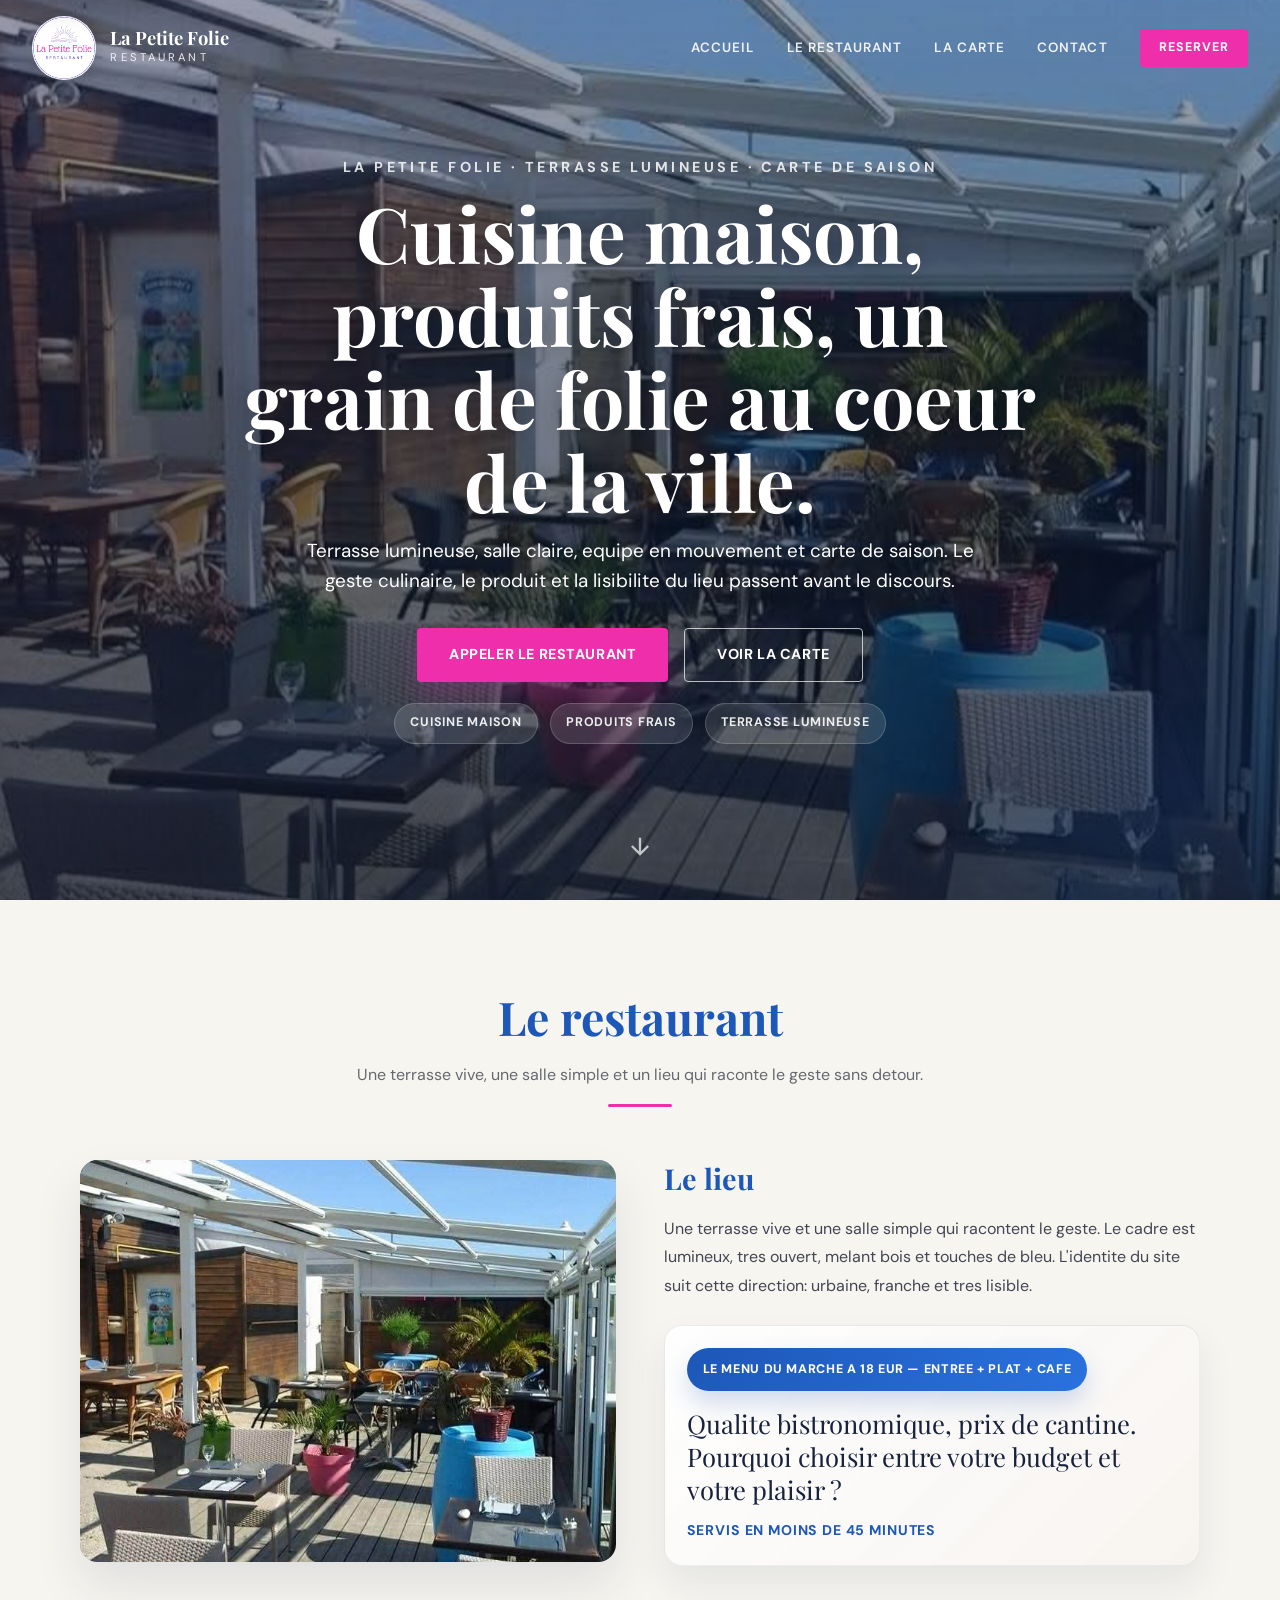
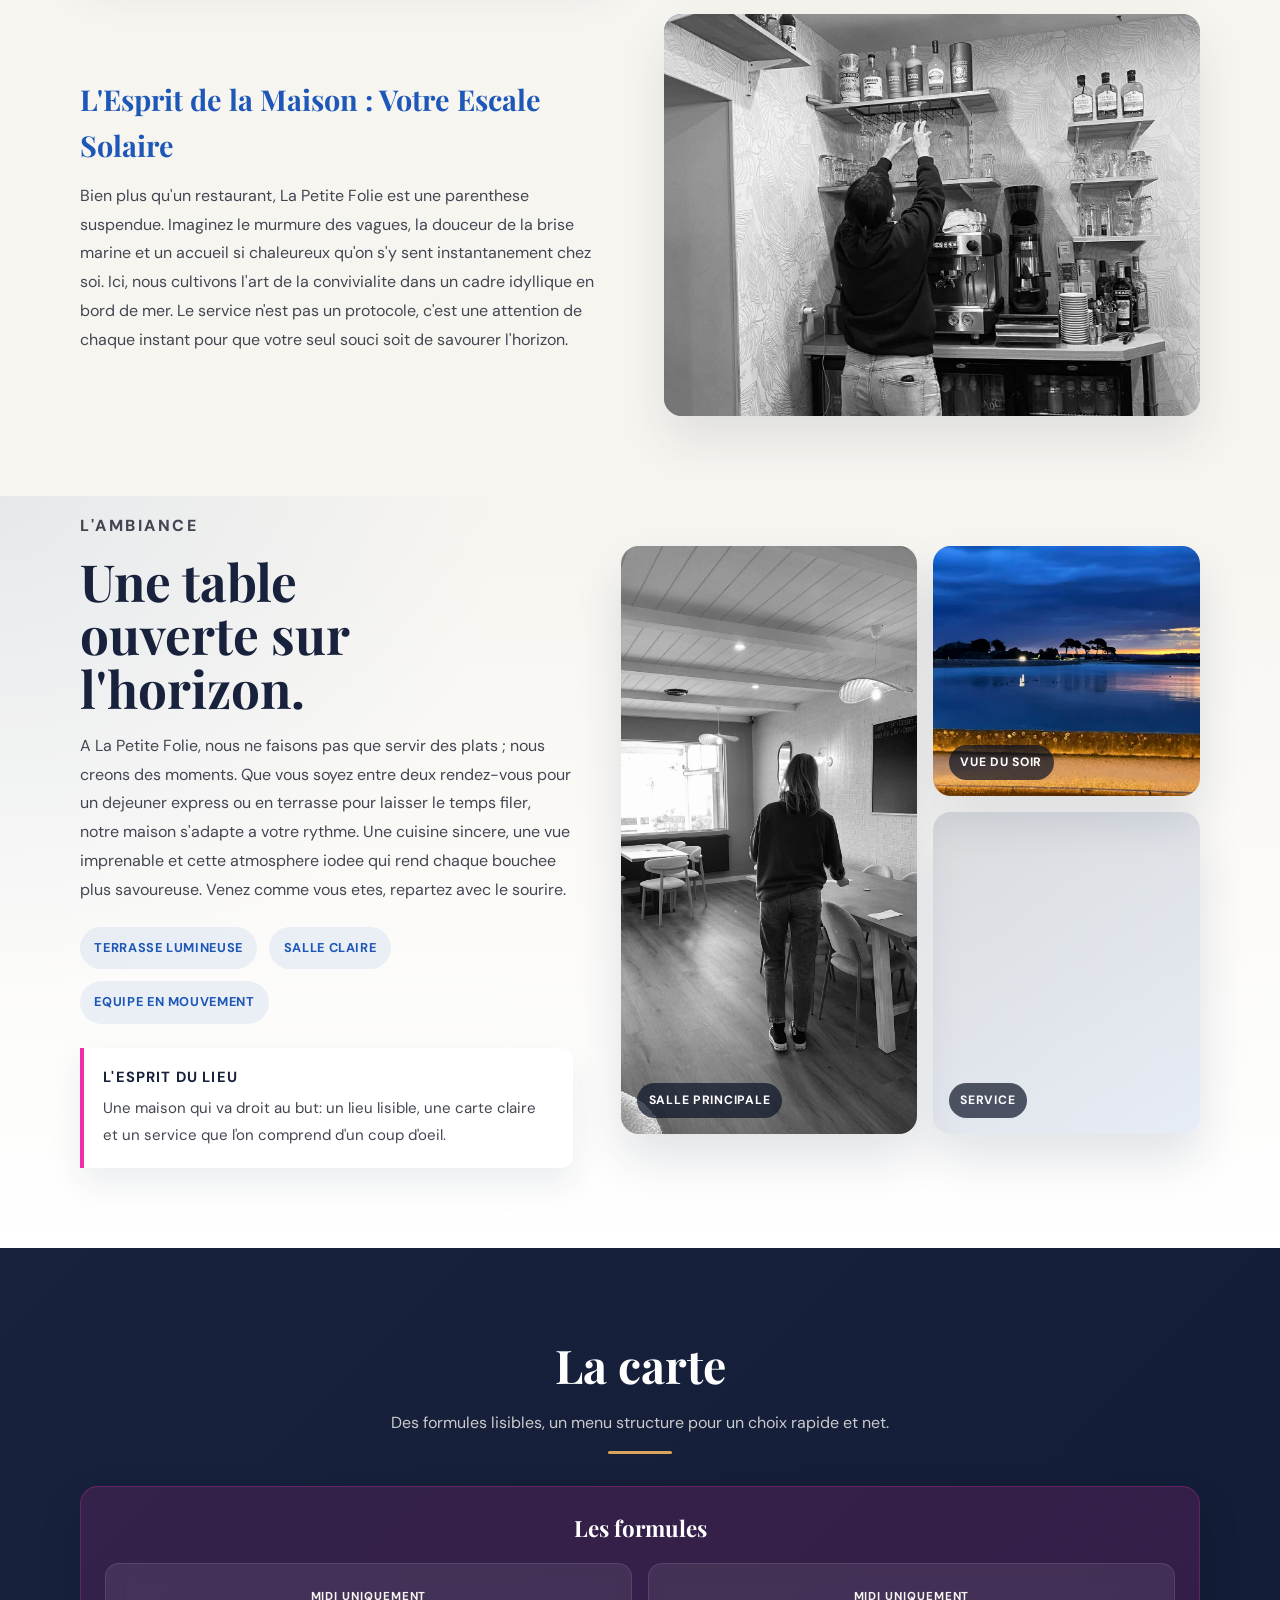
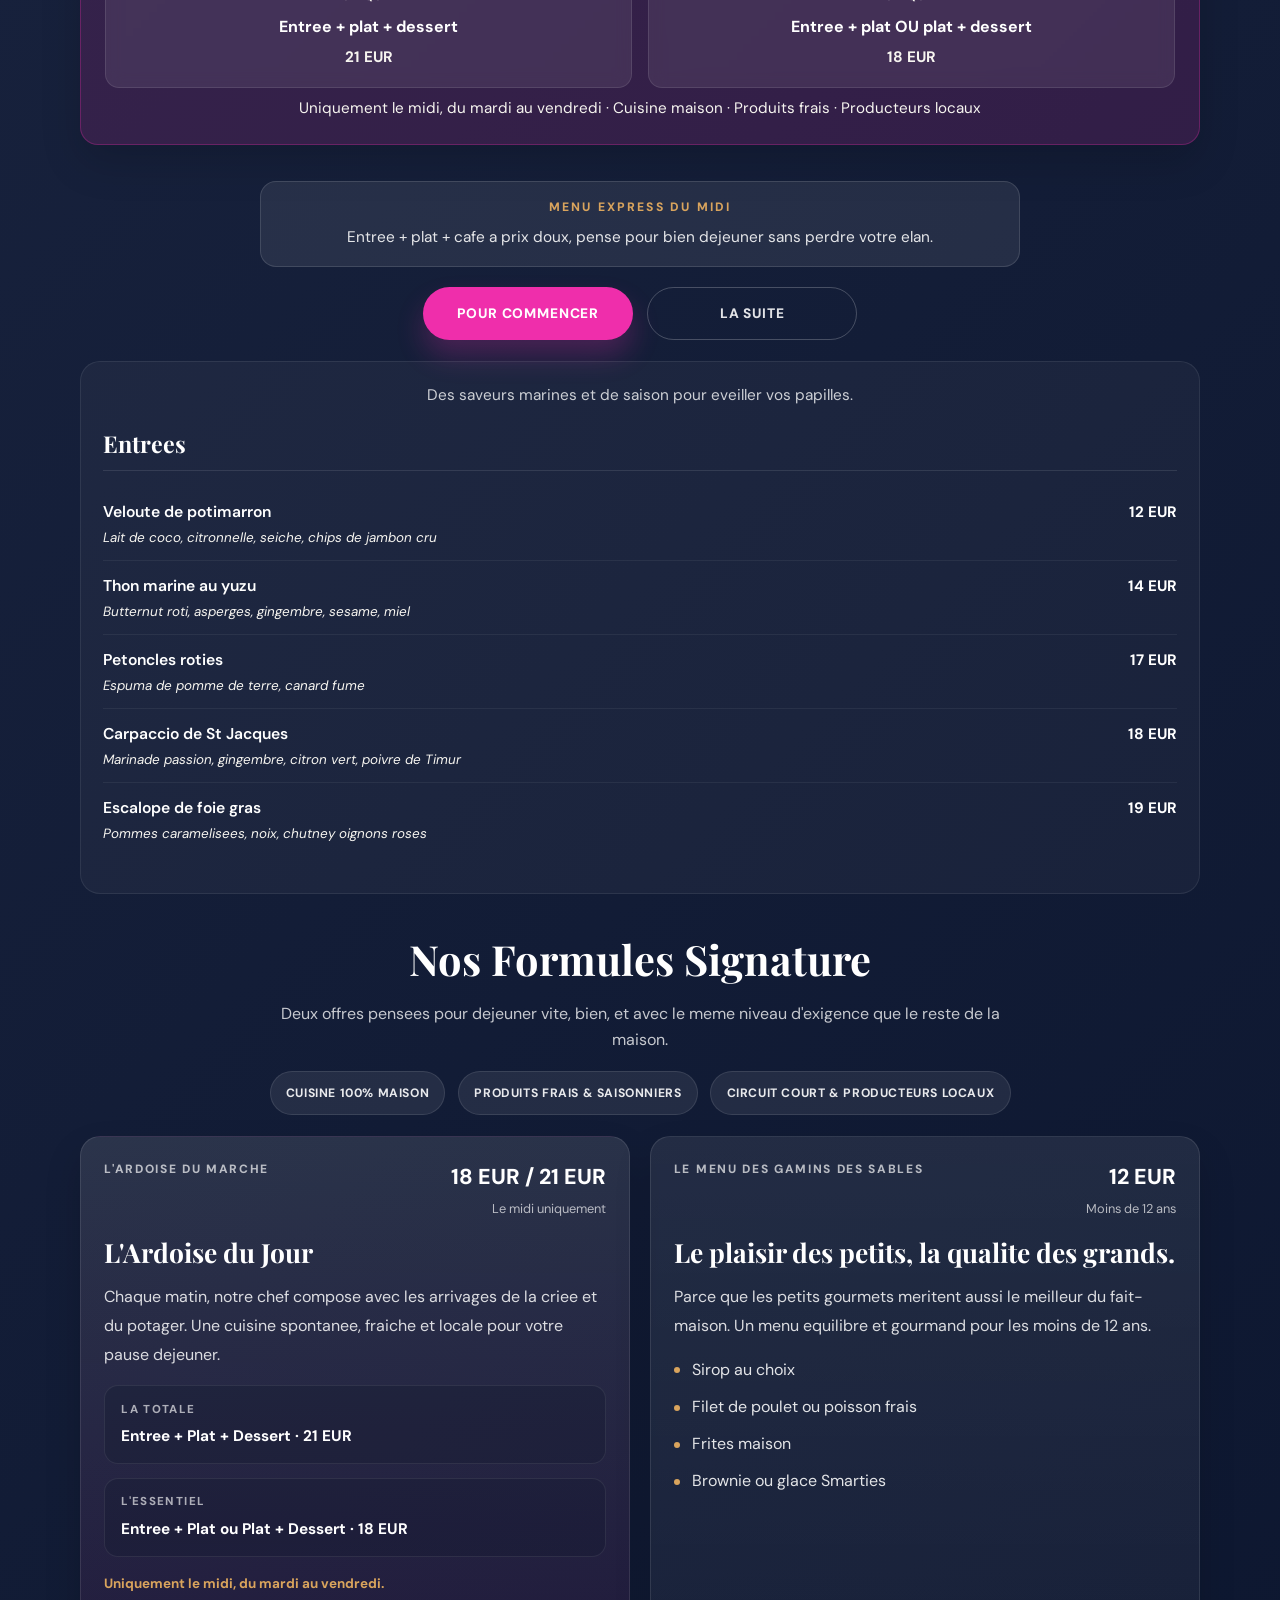
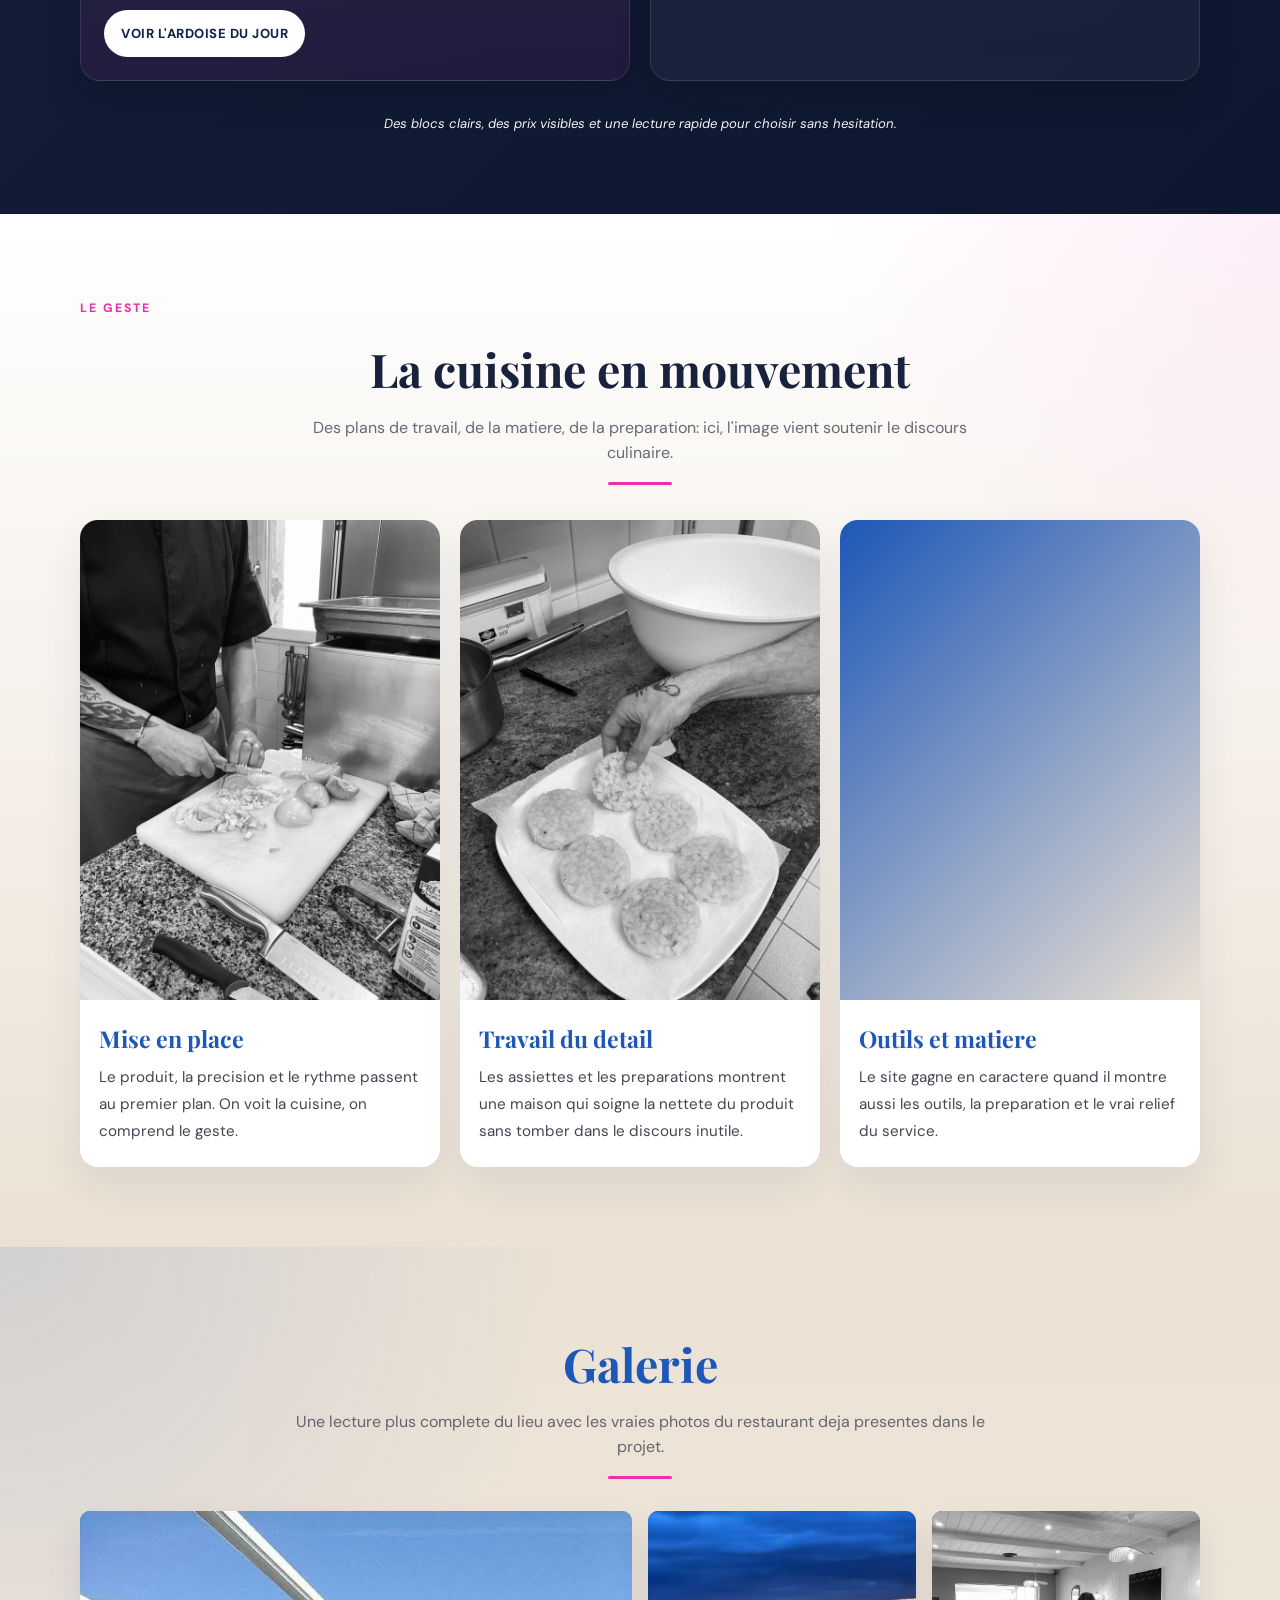
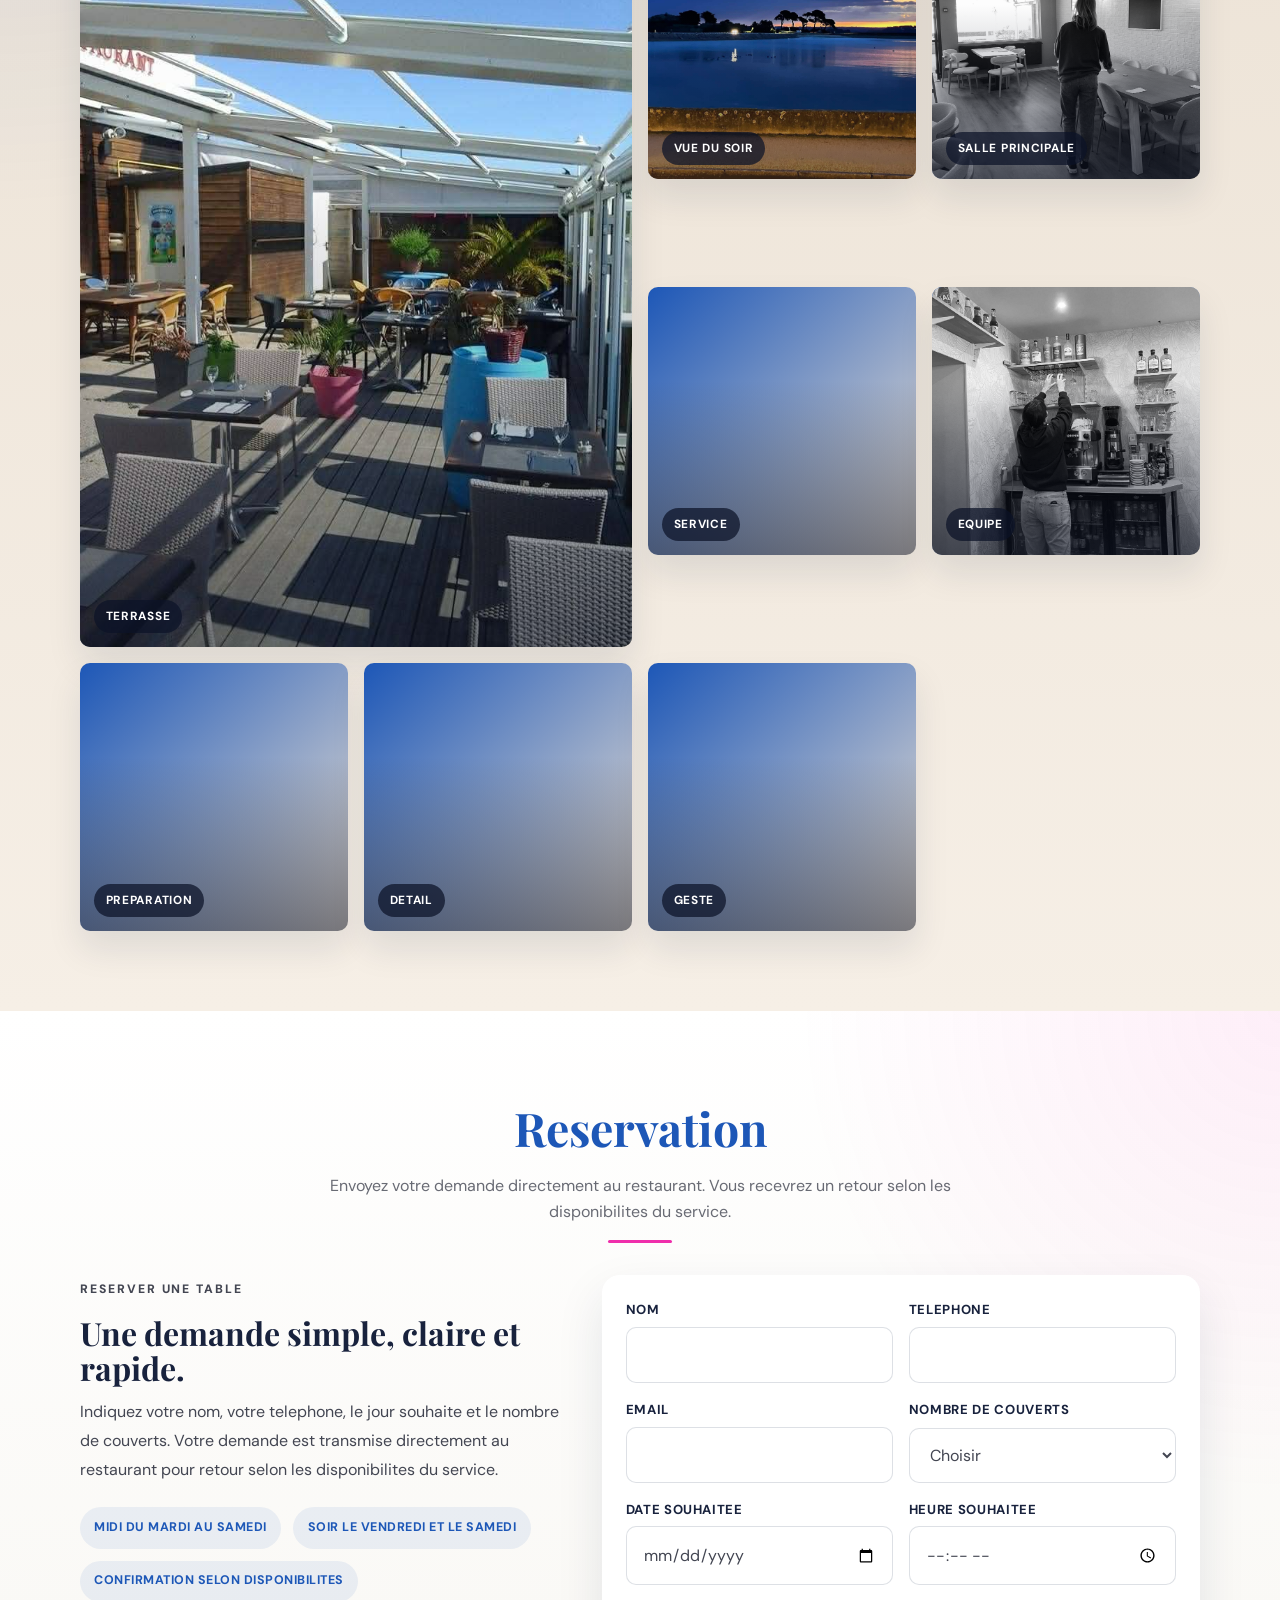
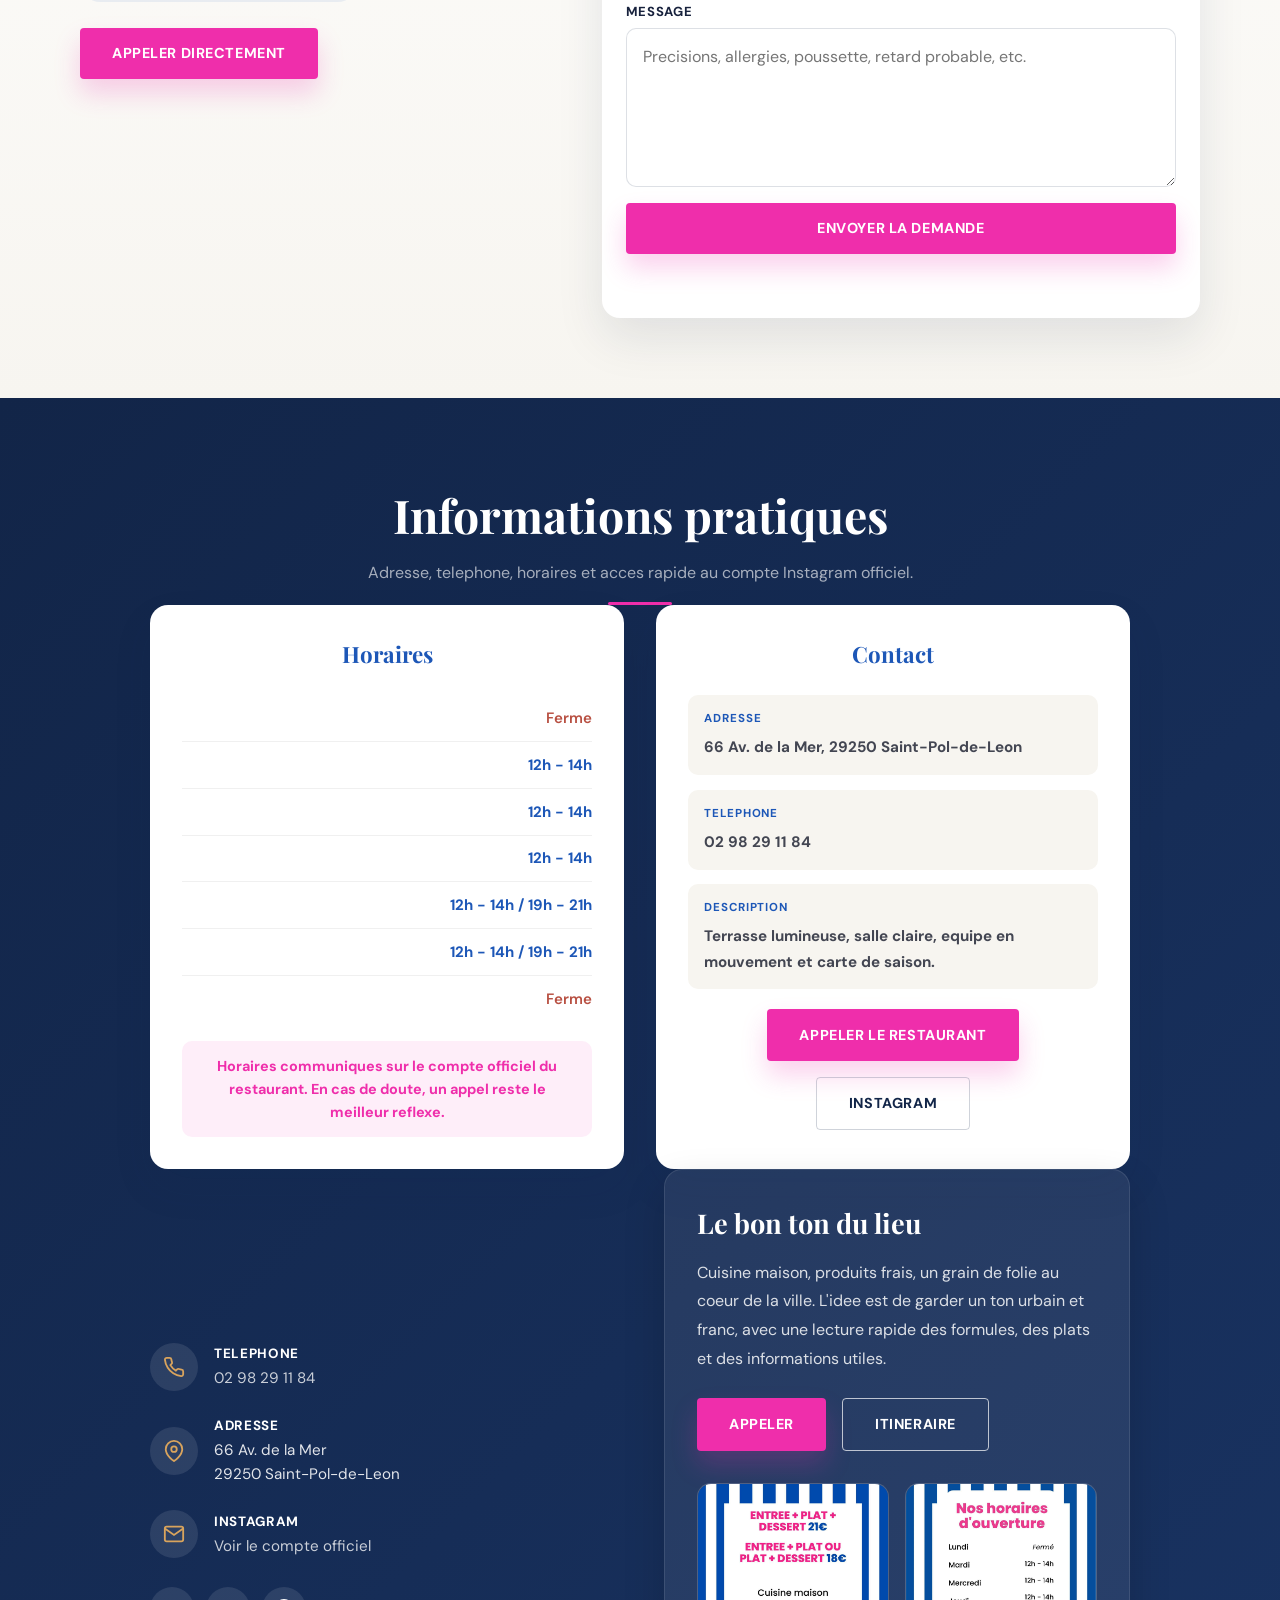
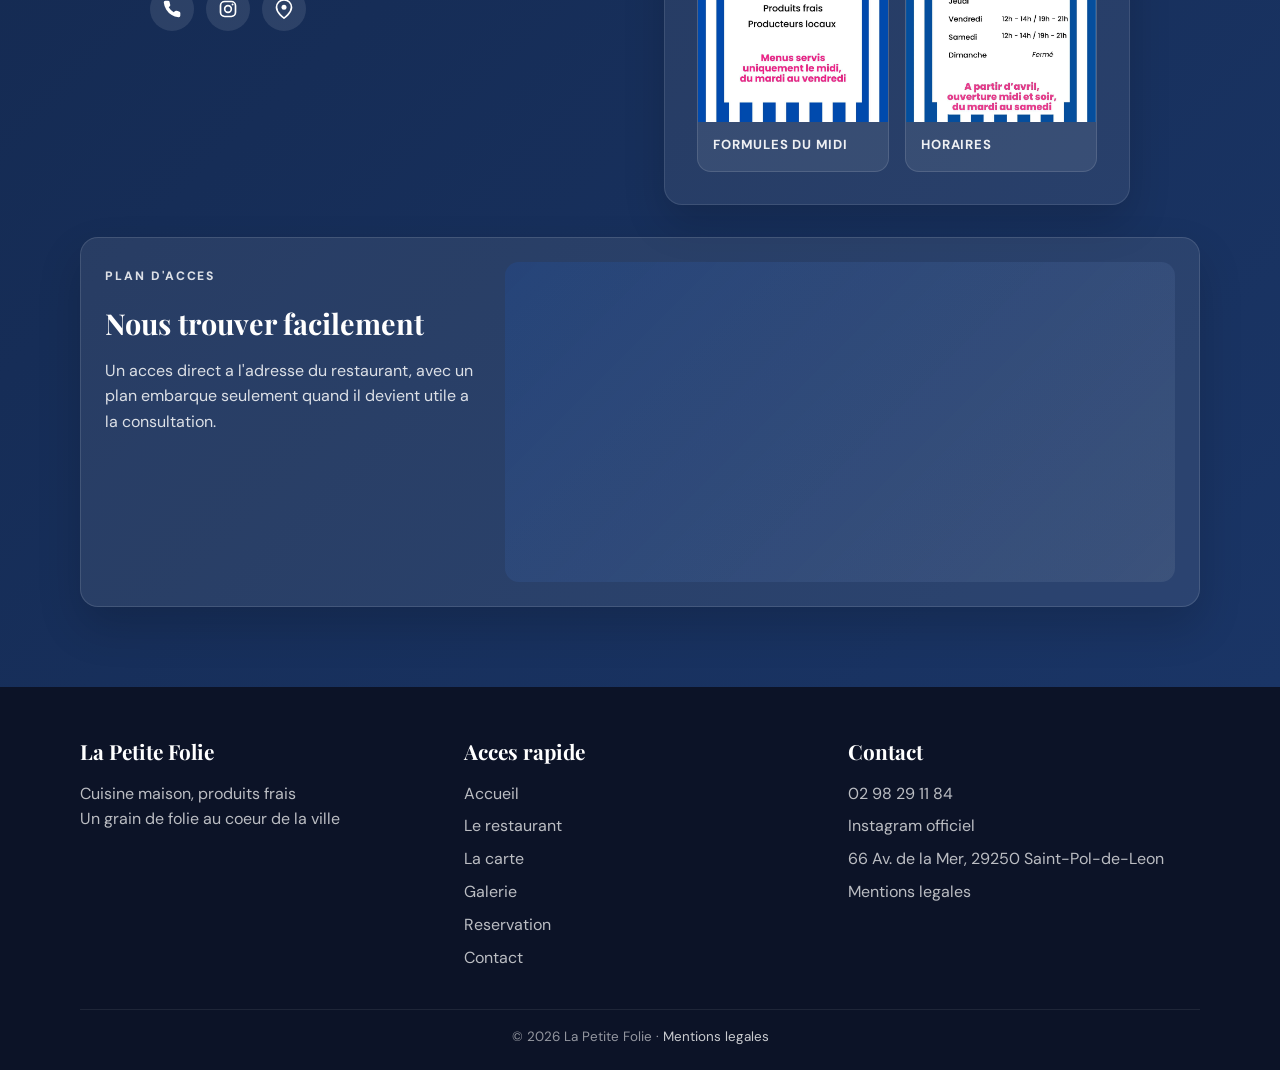
==== commit 0c6ed9b5: "Align published menu messaging" ====
--- a/index.html
+++ b/index.html
@@ -276,7 +276,7 @@
             <p>18 EUR</p>
           </article>
         </div>
-        <p class="highlight-note">Hors weekend et jours feries &middot; Cuisine maison &middot; Produits frais &middot; Producteurs locaux</p>
+        <p class="highlight-note">Uniquement le midi, du mardi au vendredi &middot; Cuisine maison &middot; Produits frais &middot; Producteurs locaux</p>
       </div>
 
       <div class="menu-tabs-shell reveal">
@@ -465,7 +465,7 @@
             </div>
             <h4>L'Ardoise du Jour</h4>
             <p class="signature-copy">
-              Chaque matin, notre chef compose avec les arrivages de la criie et du potager.
+              Chaque matin, notre chef compose avec les arrivages de la criee et du potager.
               Une cuisine spontanee, fraiche et locale pour votre pause dejeuner.
             </p>
             <div class="signature-rates">
@@ -478,7 +478,7 @@
                 <strong>Entree + Plat ou Plat + Dessert &middot; 18 EUR</strong>
               </div>
             </div>
-            <p class="signature-note">Uniquement le midi, du lundi au vendredi.</p>
+            <p class="signature-note">Uniquement le midi, du mardi au vendredi.</p>
             <a href="https://www.instagram.com/lapetitefolie29/" target="_blank" rel="noopener noreferrer" class="signature-link">Voir l'ardoise du jour</a>
           </article>
 
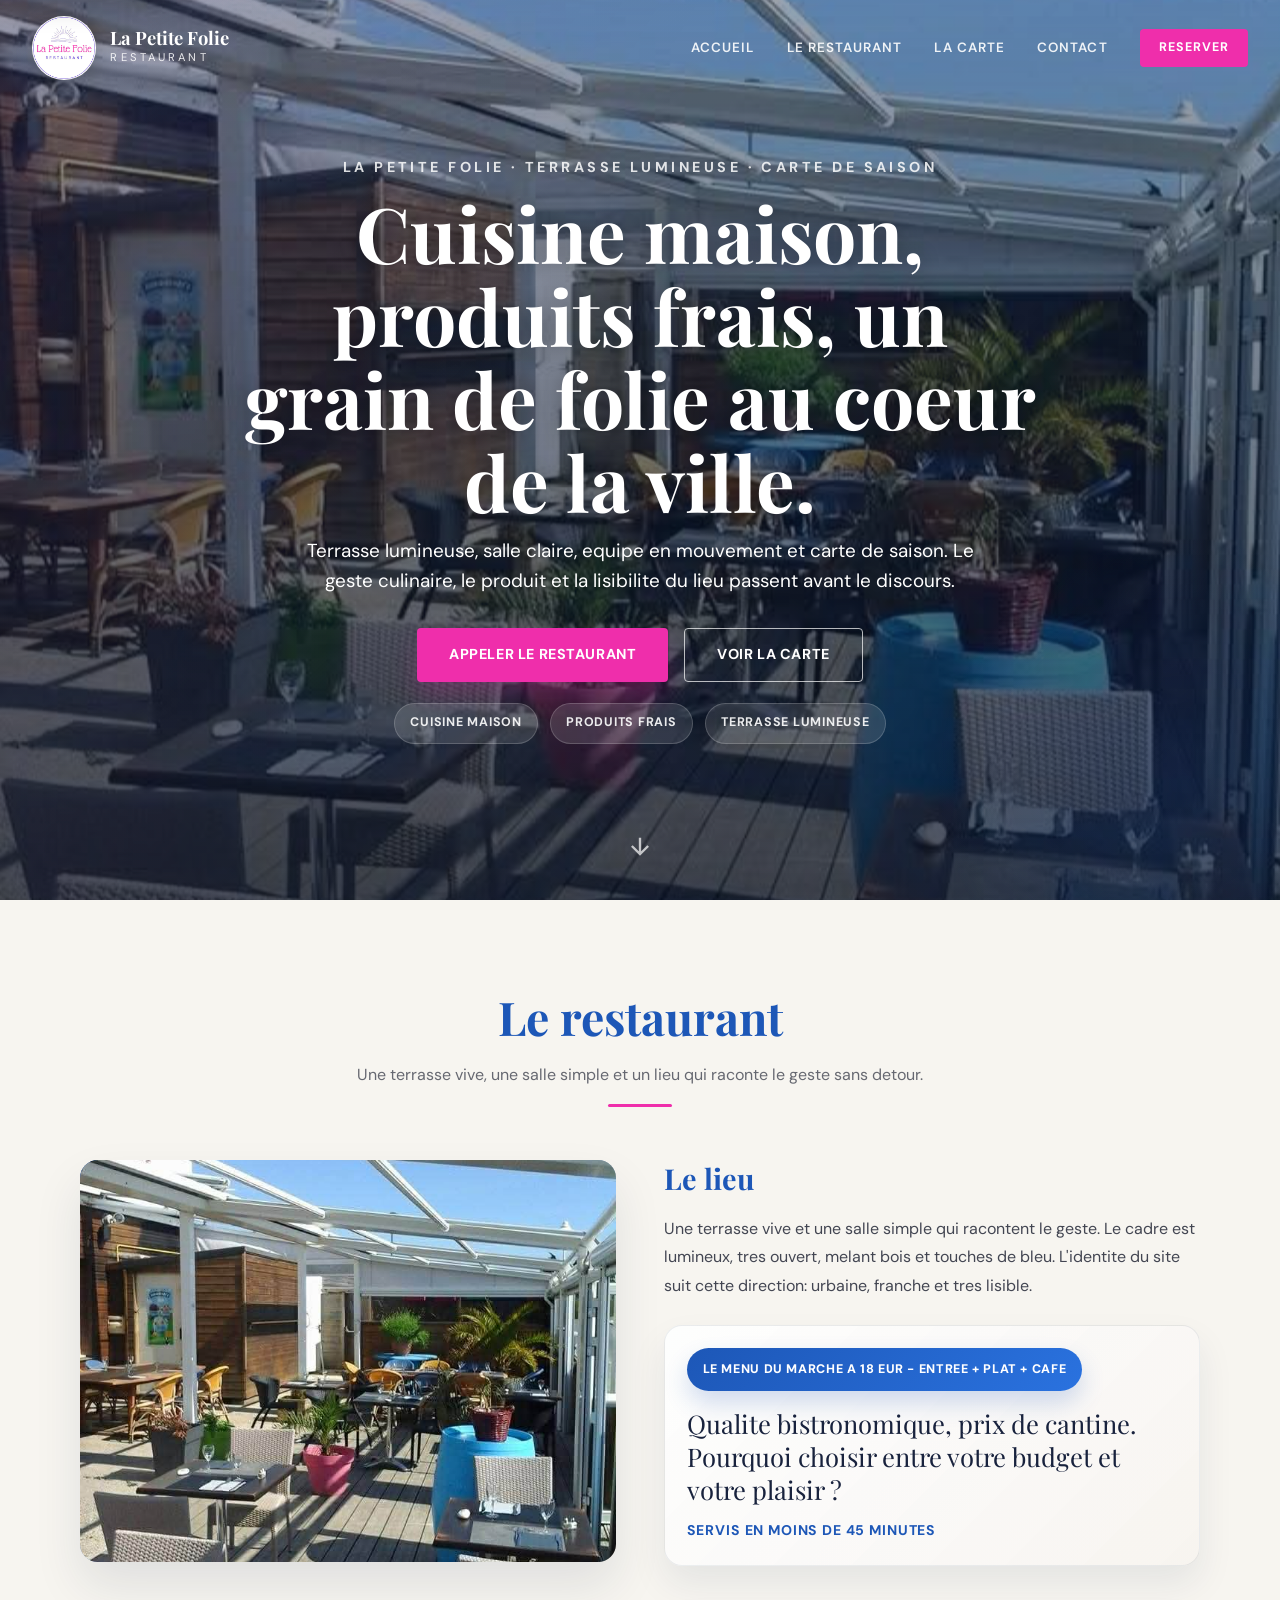
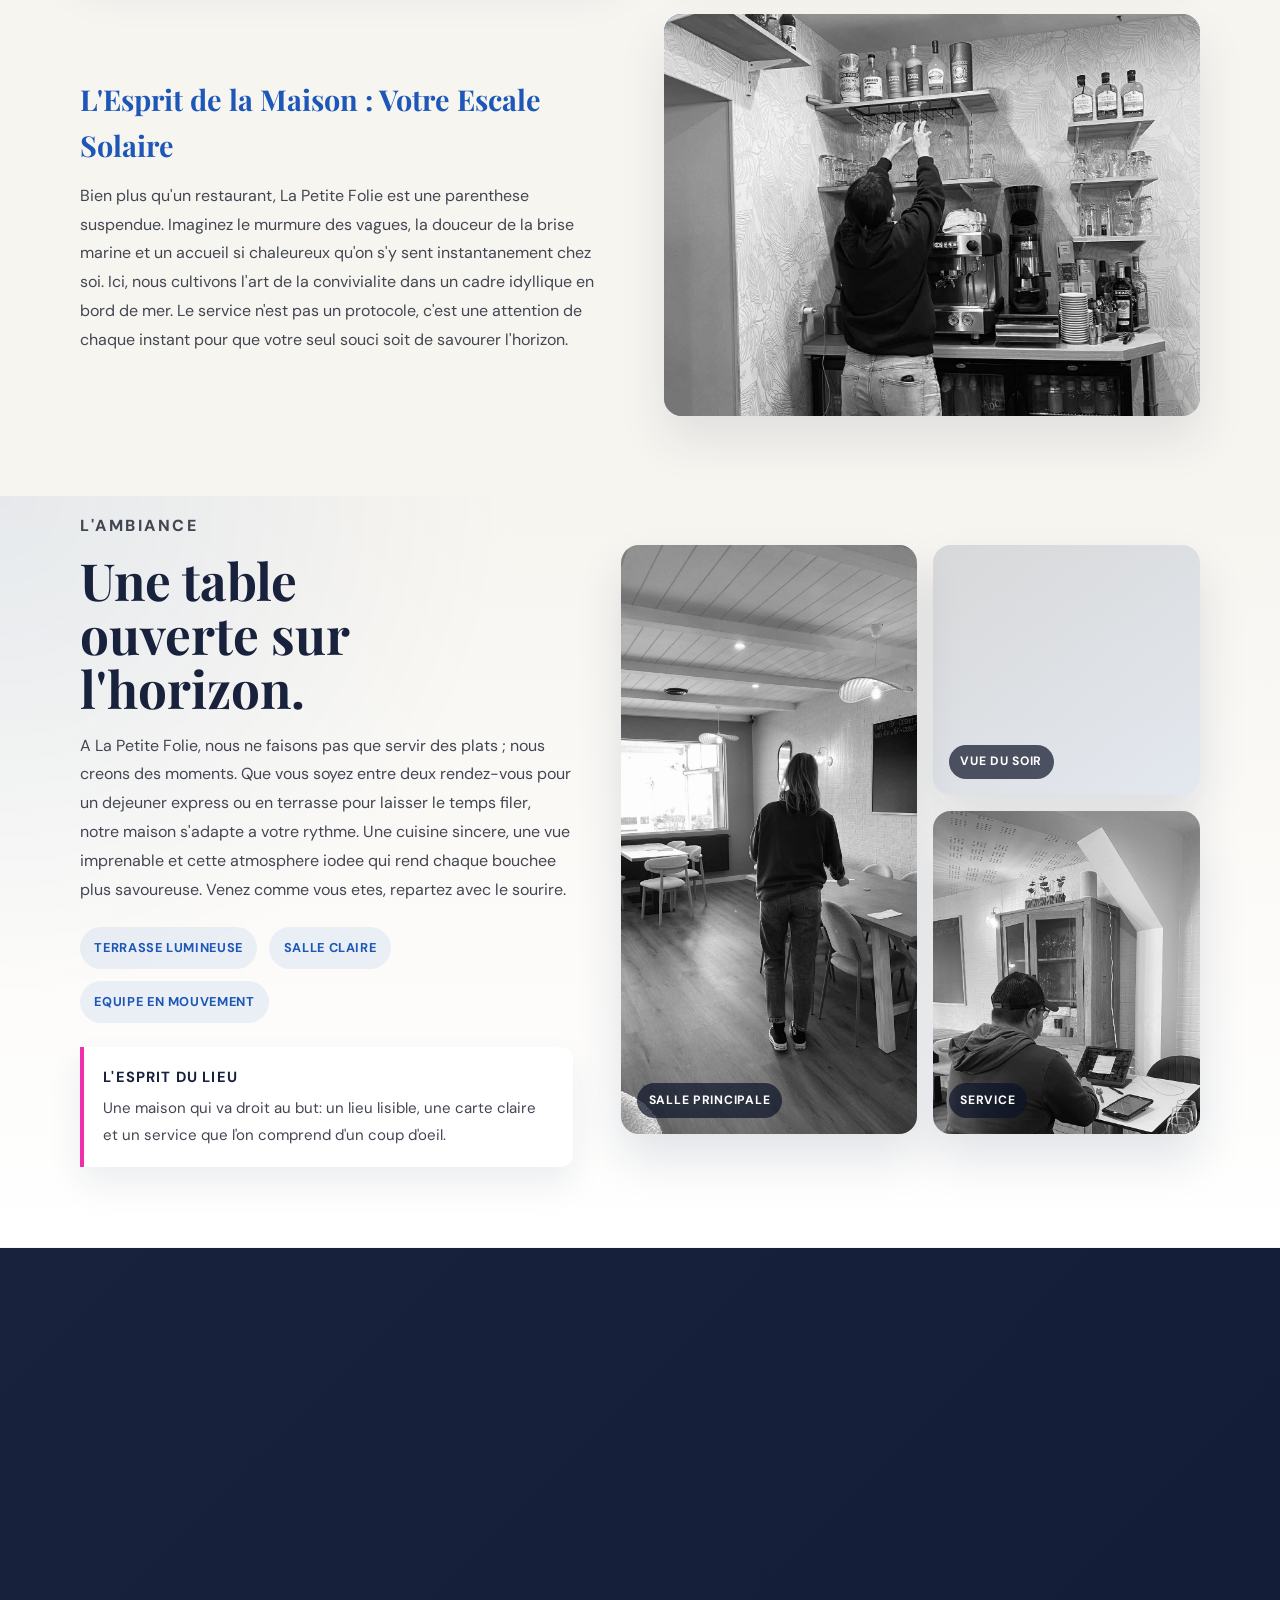
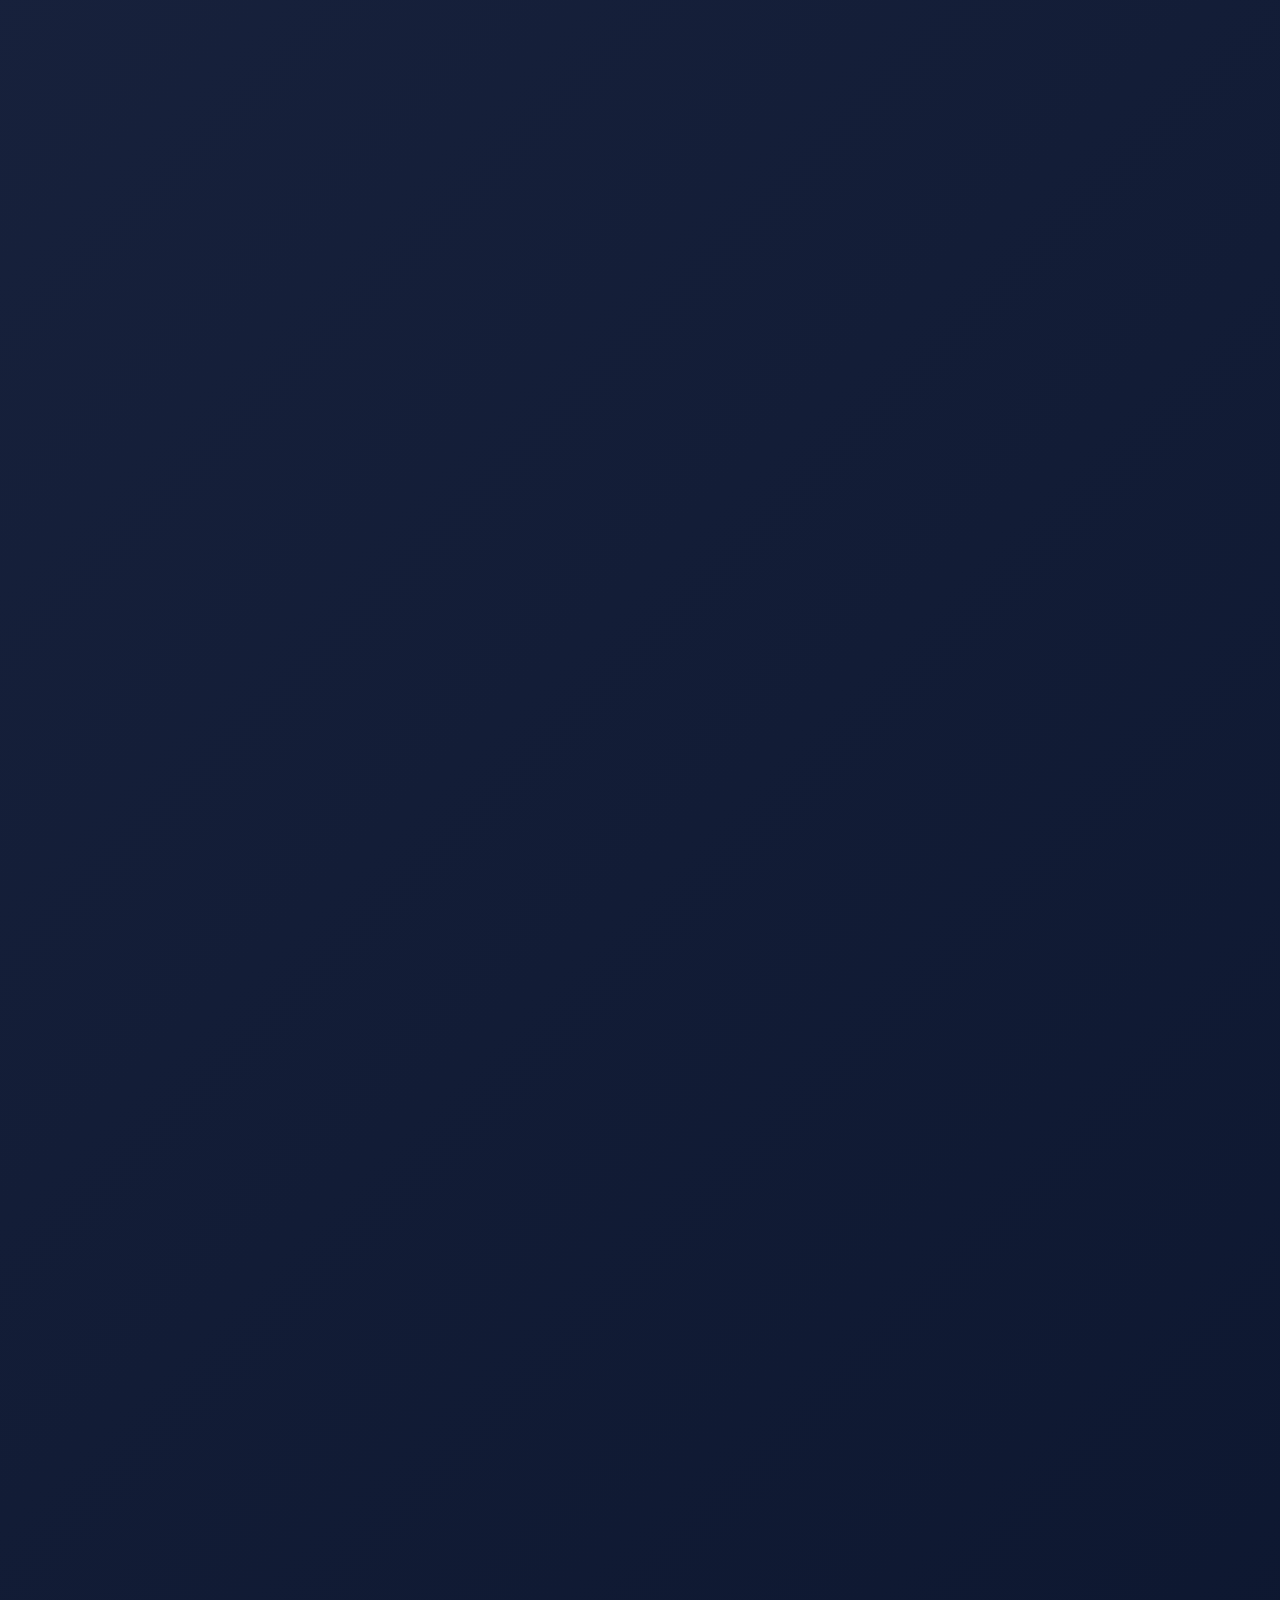
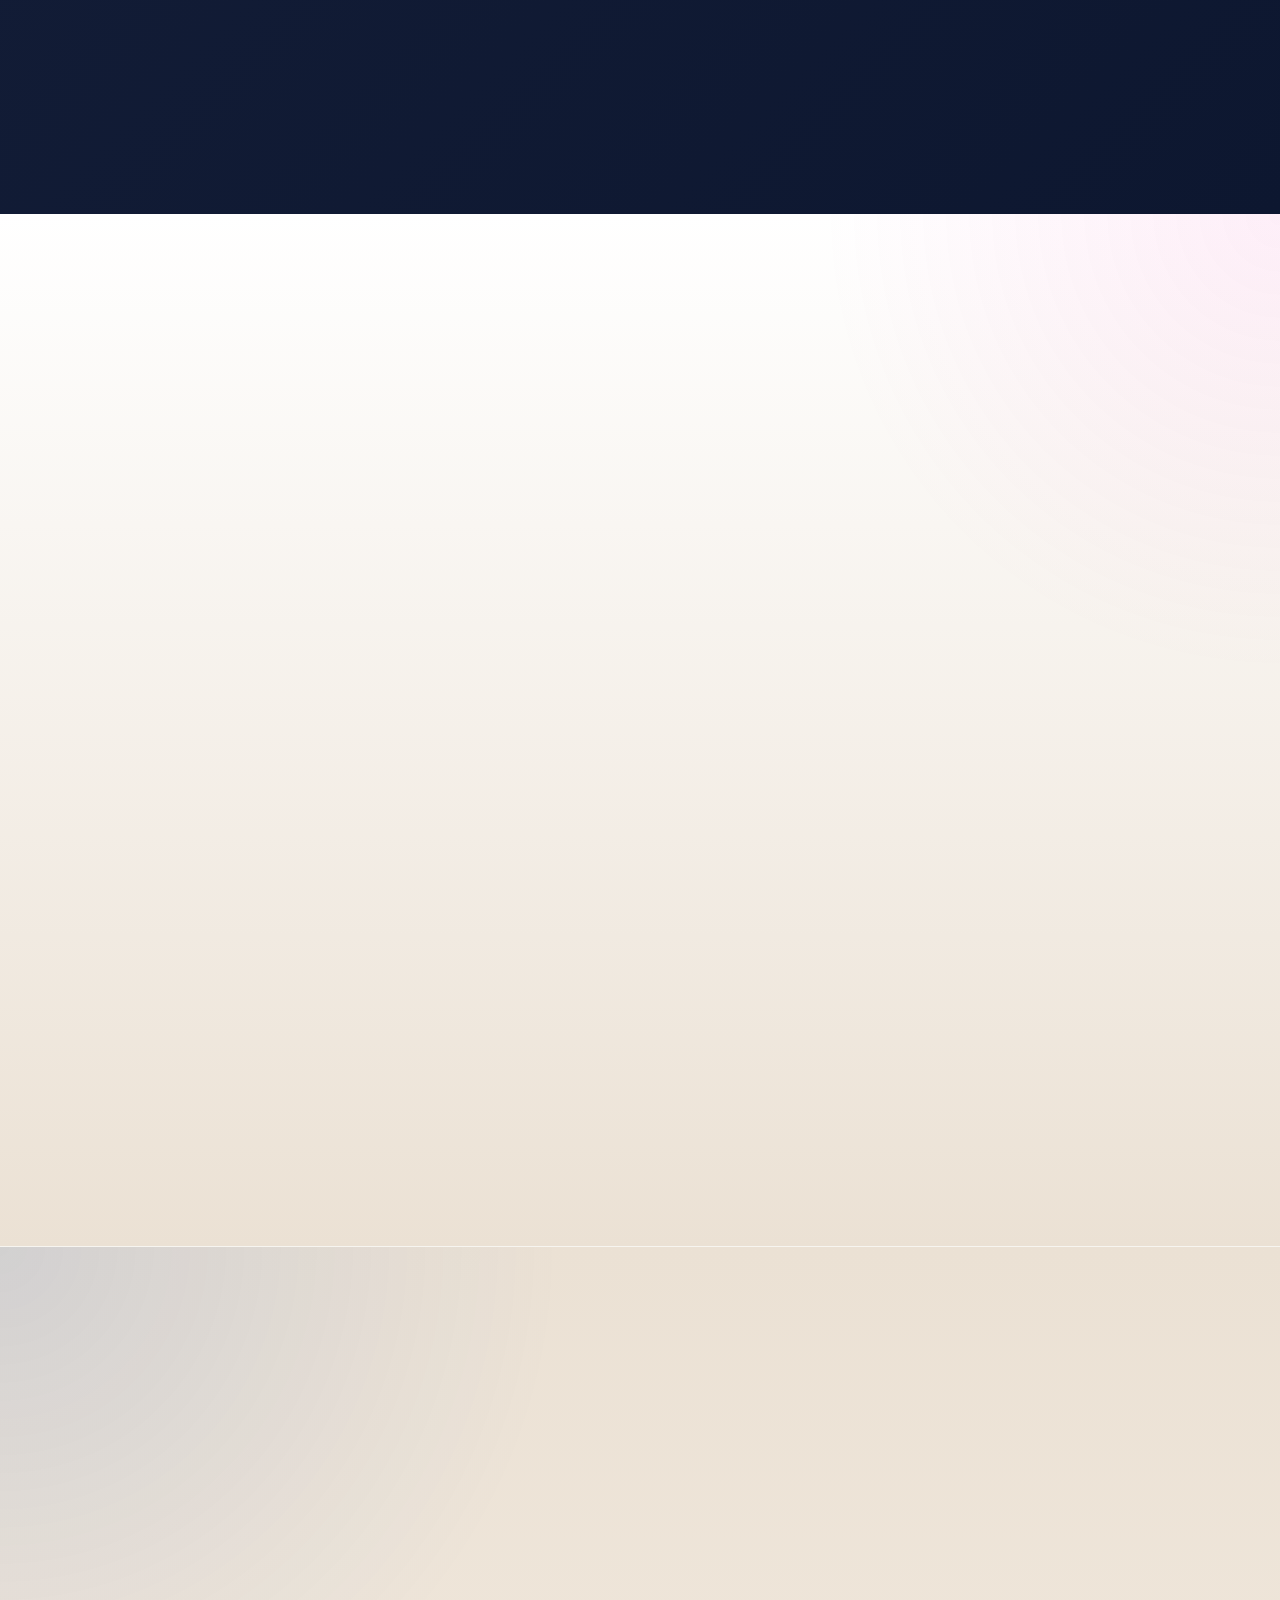
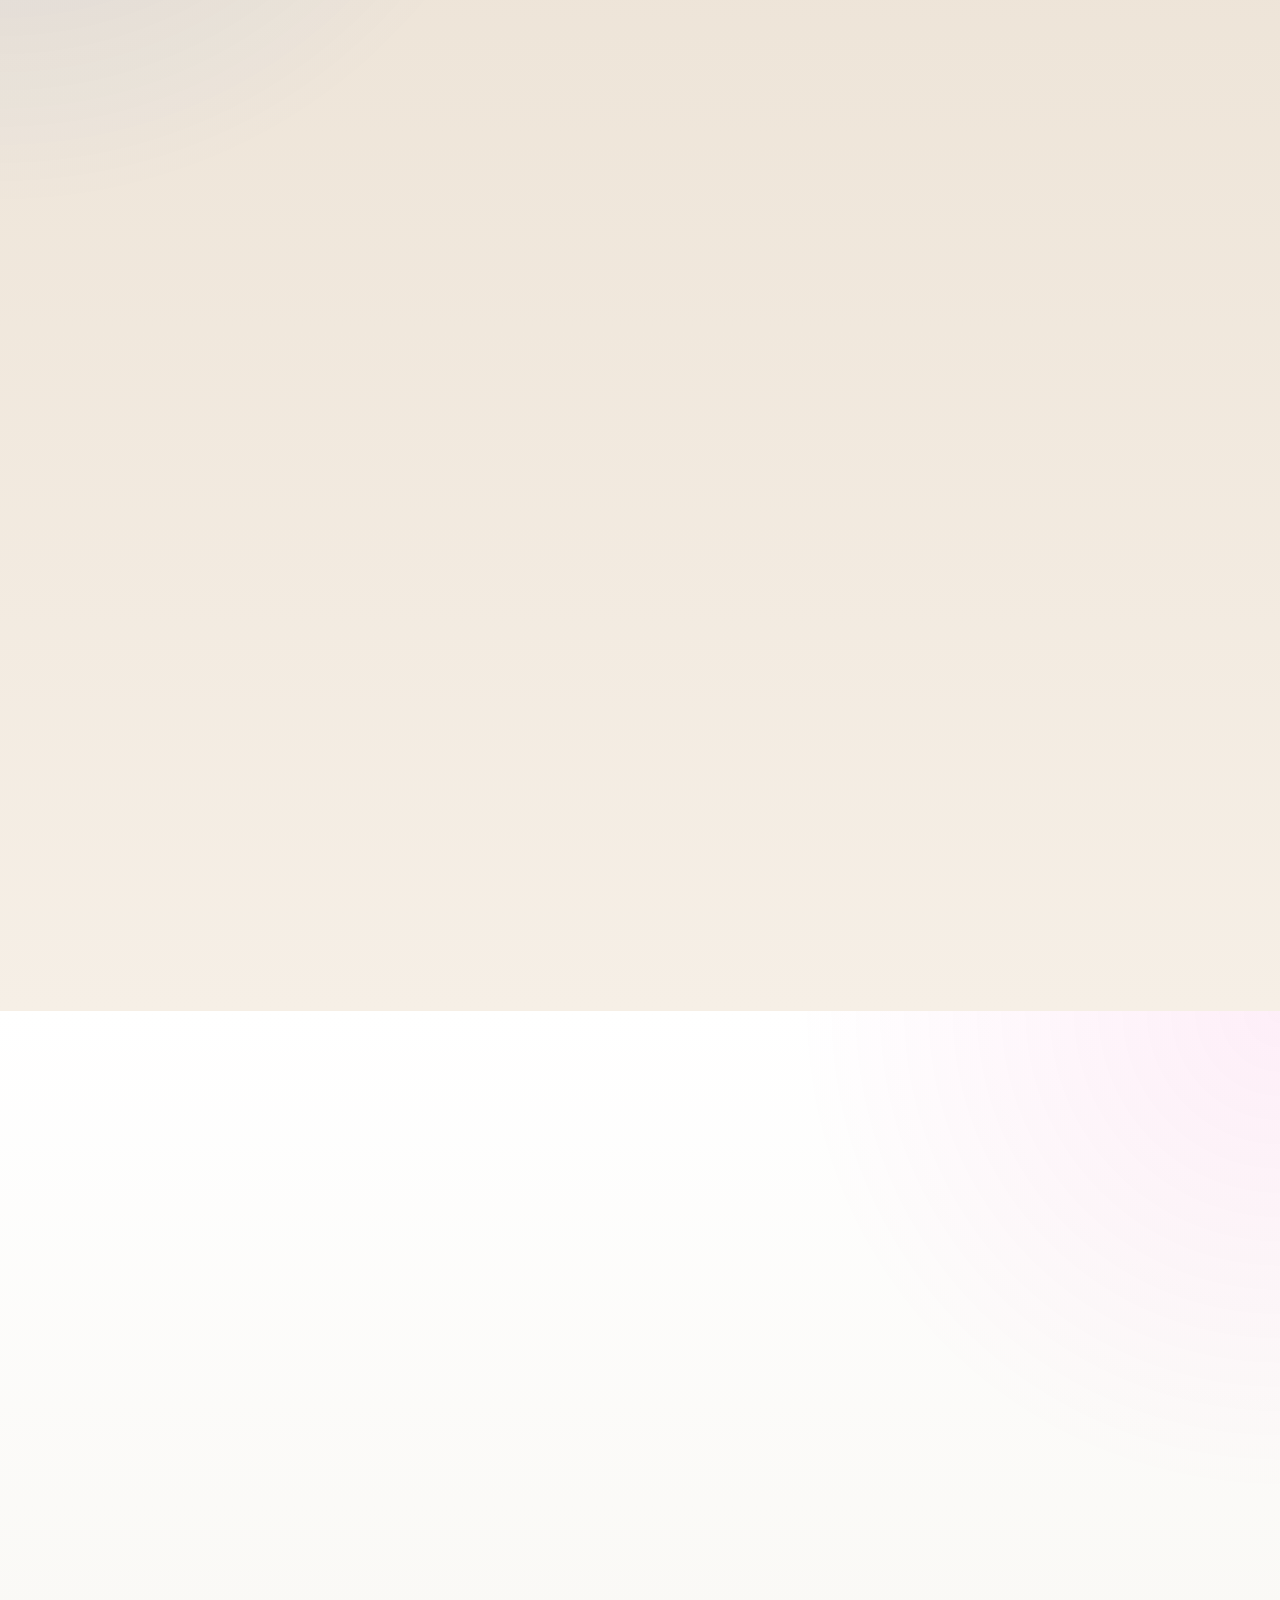
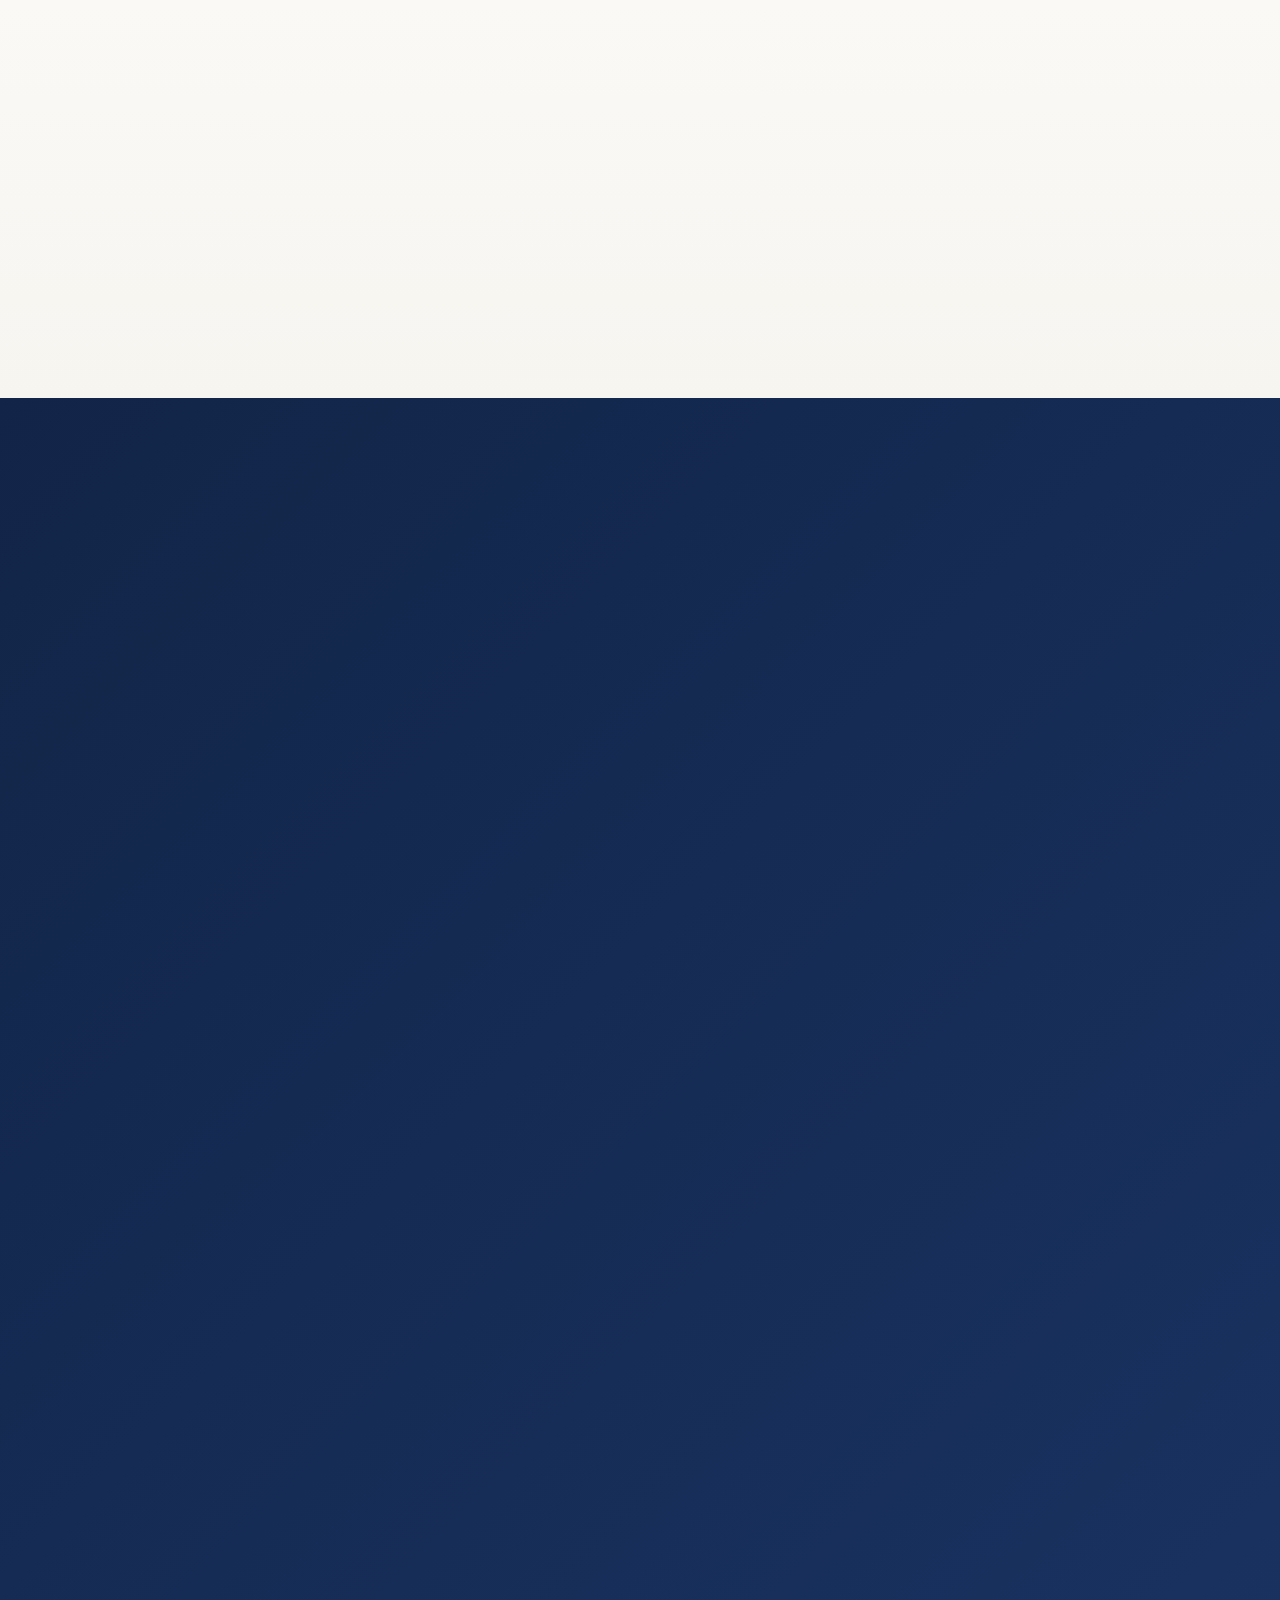
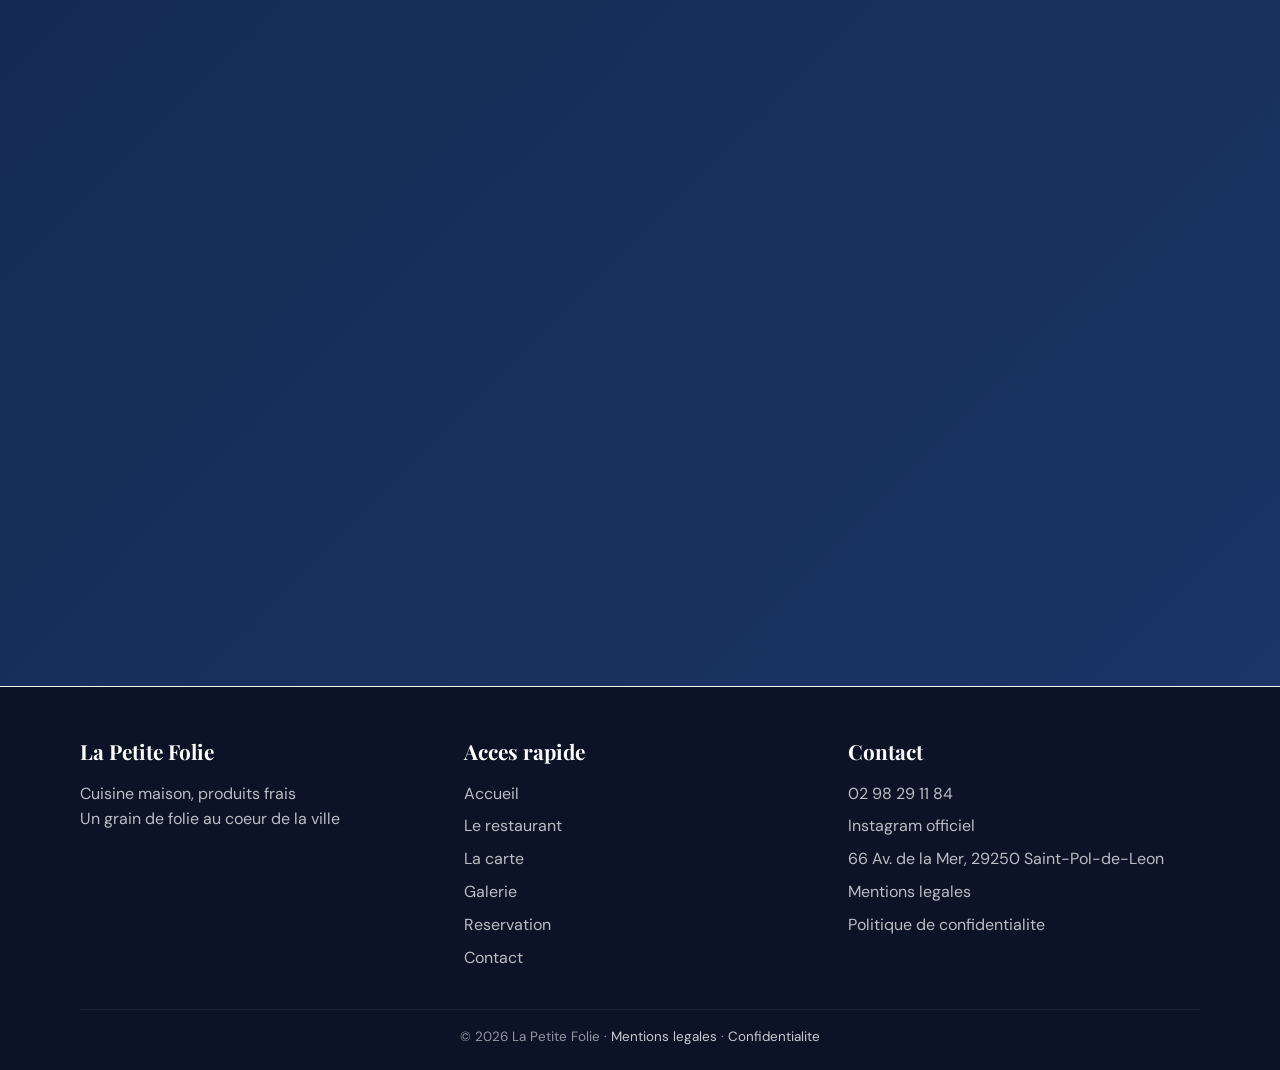
==== commit 95c18911: "Strengthen live SEO and legal trust signals" ====
--- a/index.html
+++ b/index.html
@@ -189,7 +189,7 @@
             L'identite du site suit cette direction: urbaine, franche et tres lisible.
           </p>
           <div class="value-pitch-card">
-            <span class="value-pitch-badge">Le Menu du Marche a 18 EUR — Entree + Plat + Cafe</span>
+            <span class="value-pitch-badge">Le Menu du Marche a 18 EUR - Entree + Plat + Cafe</span>
             <p class="value-pitch-claim">Qualite bistronomique, prix de cantine. Pourquoi choisir entre votre budget et votre plaisir ?</p>
             <p class="value-pitch-proof">Servis en moins de 45 minutes</p>
           </div>
@@ -854,10 +854,11 @@
         <p><a href="https://www.instagram.com/lapetitefolie29/" target="_blank" rel="noopener noreferrer">Instagram officiel</a></p>
         <p><a href="https://www.google.com/maps/search/?api=1&query=66+Av.+de+la+Mer+29250+Saint-Pol-de-Leon" target="_blank" rel="noopener noreferrer">66 Av. de la Mer, 29250 Saint-Pol-de-Leon</a></p>
         <p><a href="mentions-legales.html">Mentions legales</a></p>
+        <p><a href="politique-confidentialite.html">Politique de confidentialite</a></p>
       </div>
     </div>
     <div class="footer-bottom">
-      &copy; 2026 La Petite Folie &middot; <a href="mentions-legales.html">Mentions legales</a>
+      &copy; 2026 La Petite Folie &middot; <a href="mentions-legales.html">Mentions legales</a> &middot; <a href="politique-confidentialite.html">Confidentialite</a>
     </div>
   </footer>
 </body>
--- a/assets/css/styles.css
+++ b/assets/css/styles.css
@@ -533,6 +533,17 @@
   margin: 0 auto;
 }
 
+#restaurant,
+.experience-section,
+#carte,
+.kitchen-section,
+#galerie,
+#reservation,
+#contact {
+  content-visibility: auto;
+  contain-intrinsic-size: 900px;
+}
+
 .section-title {
   font-family: var(--font-display);
   font-size: clamp(2rem, 4vw, 2.9rem);
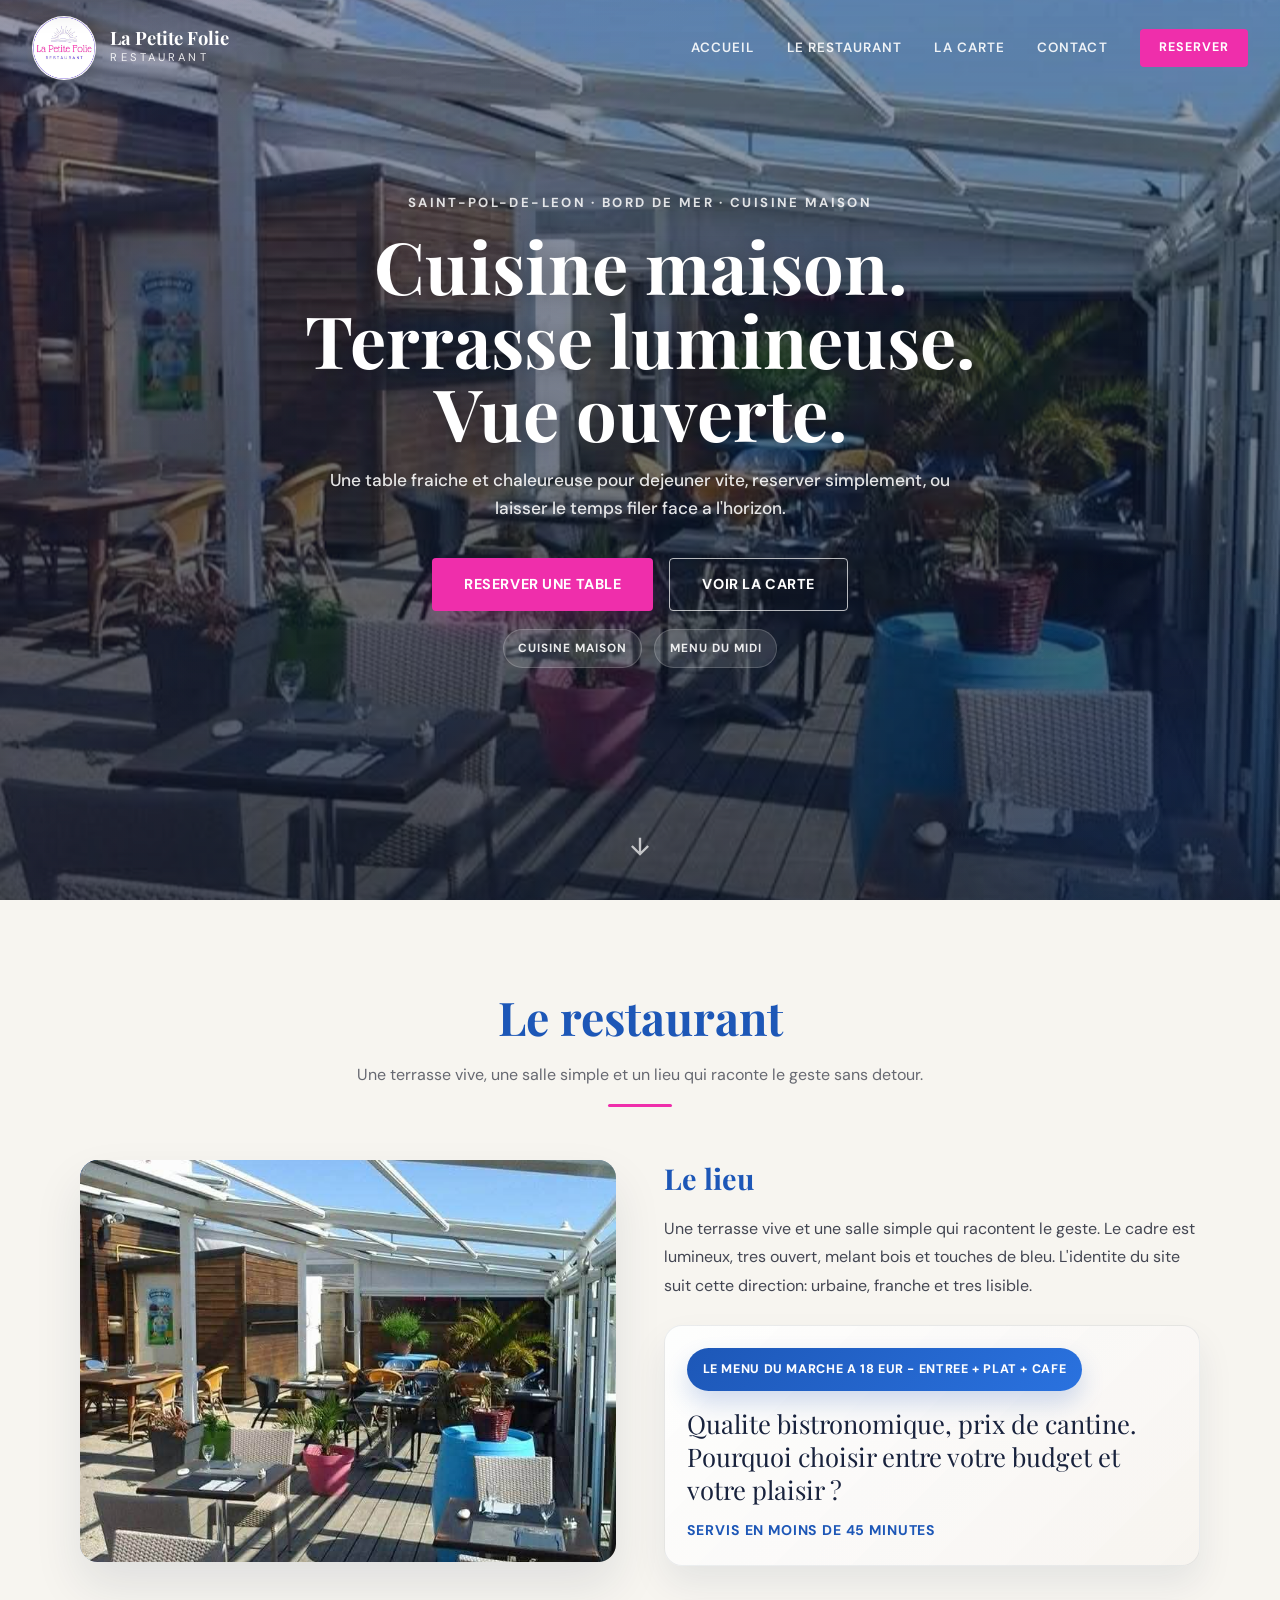
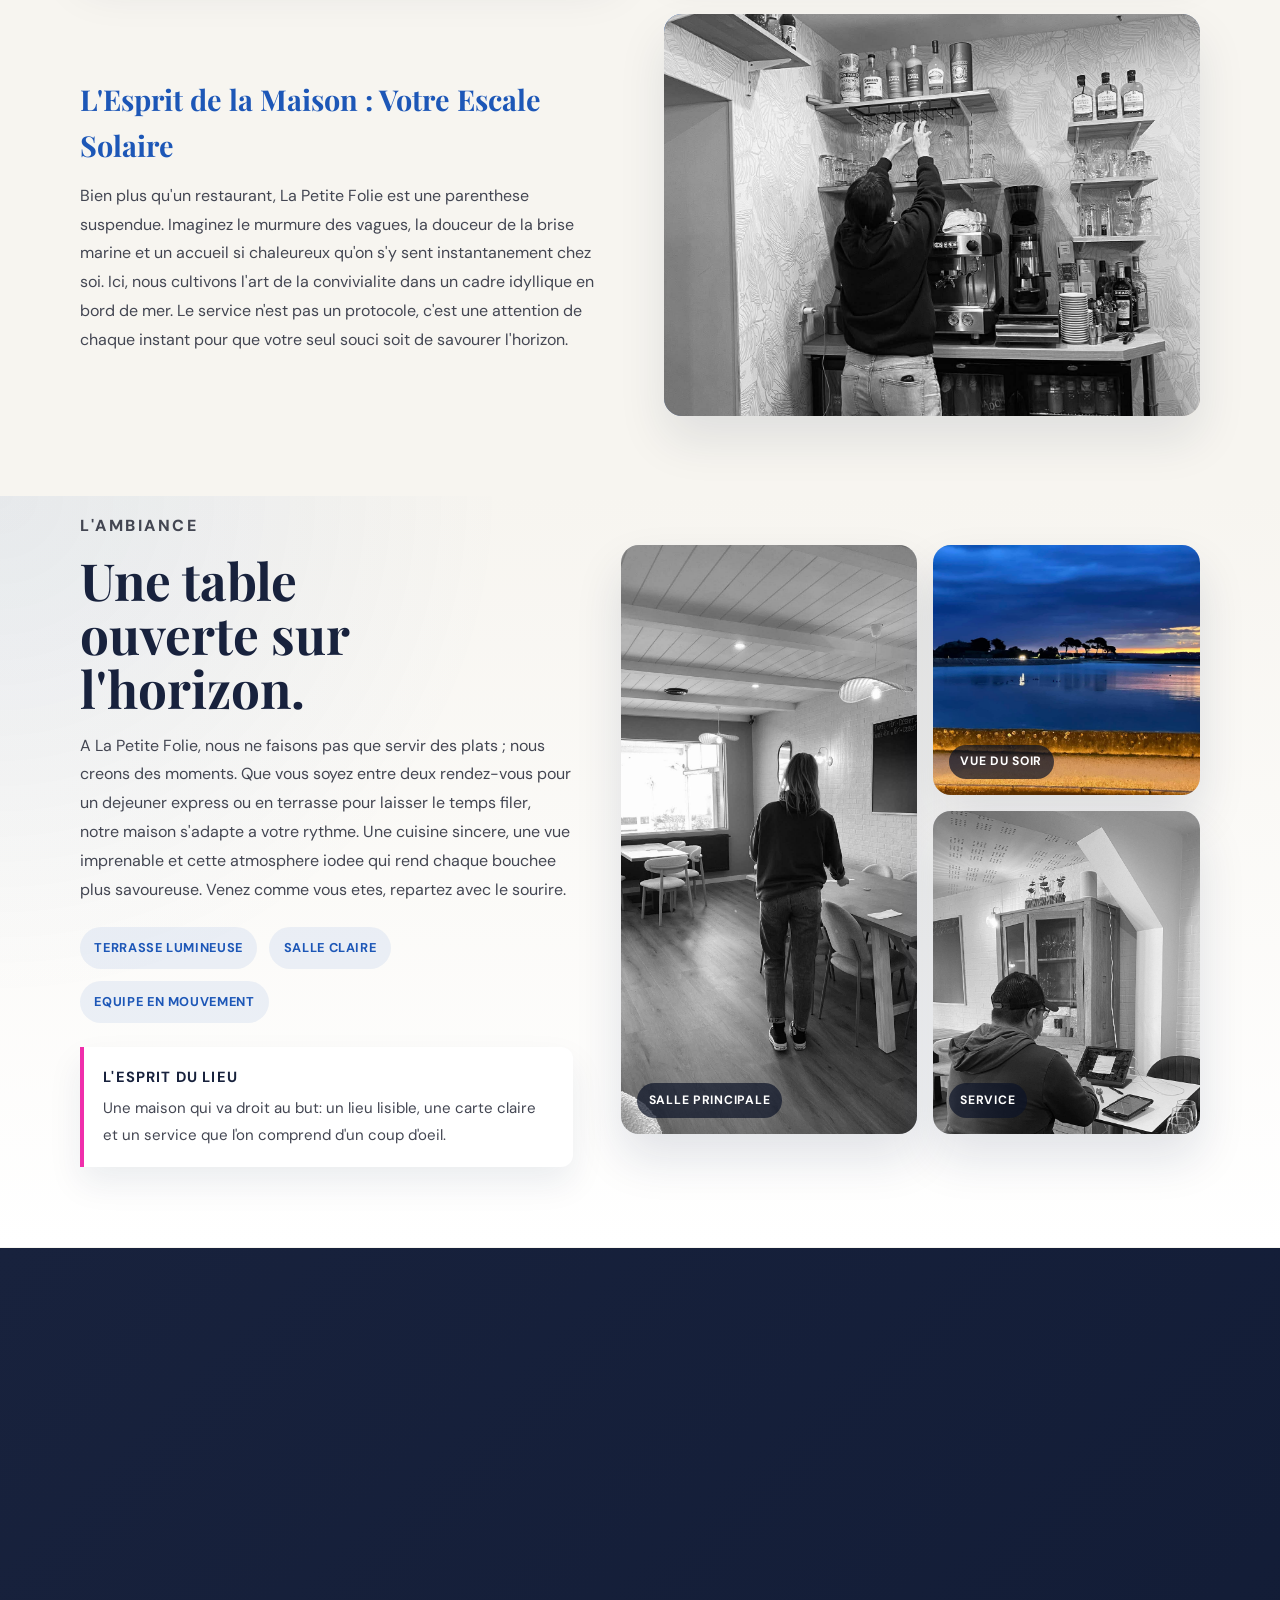
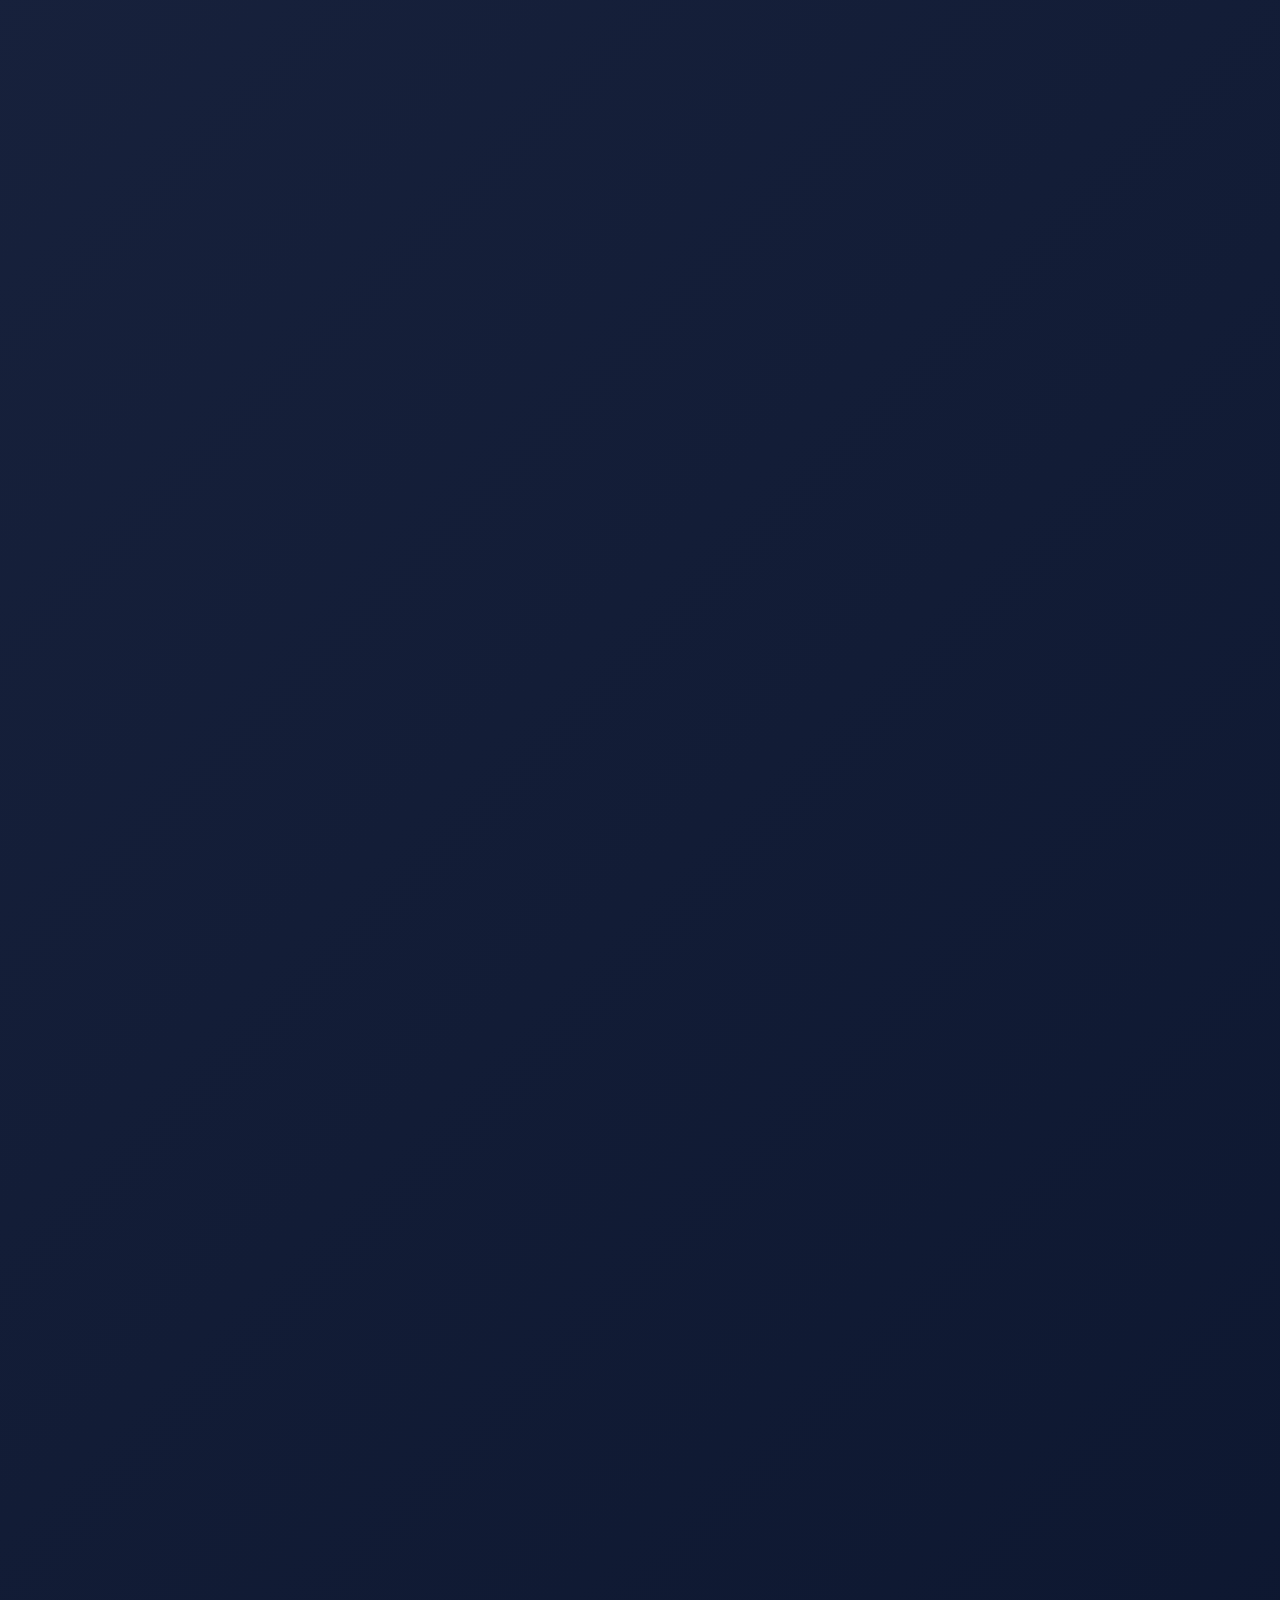
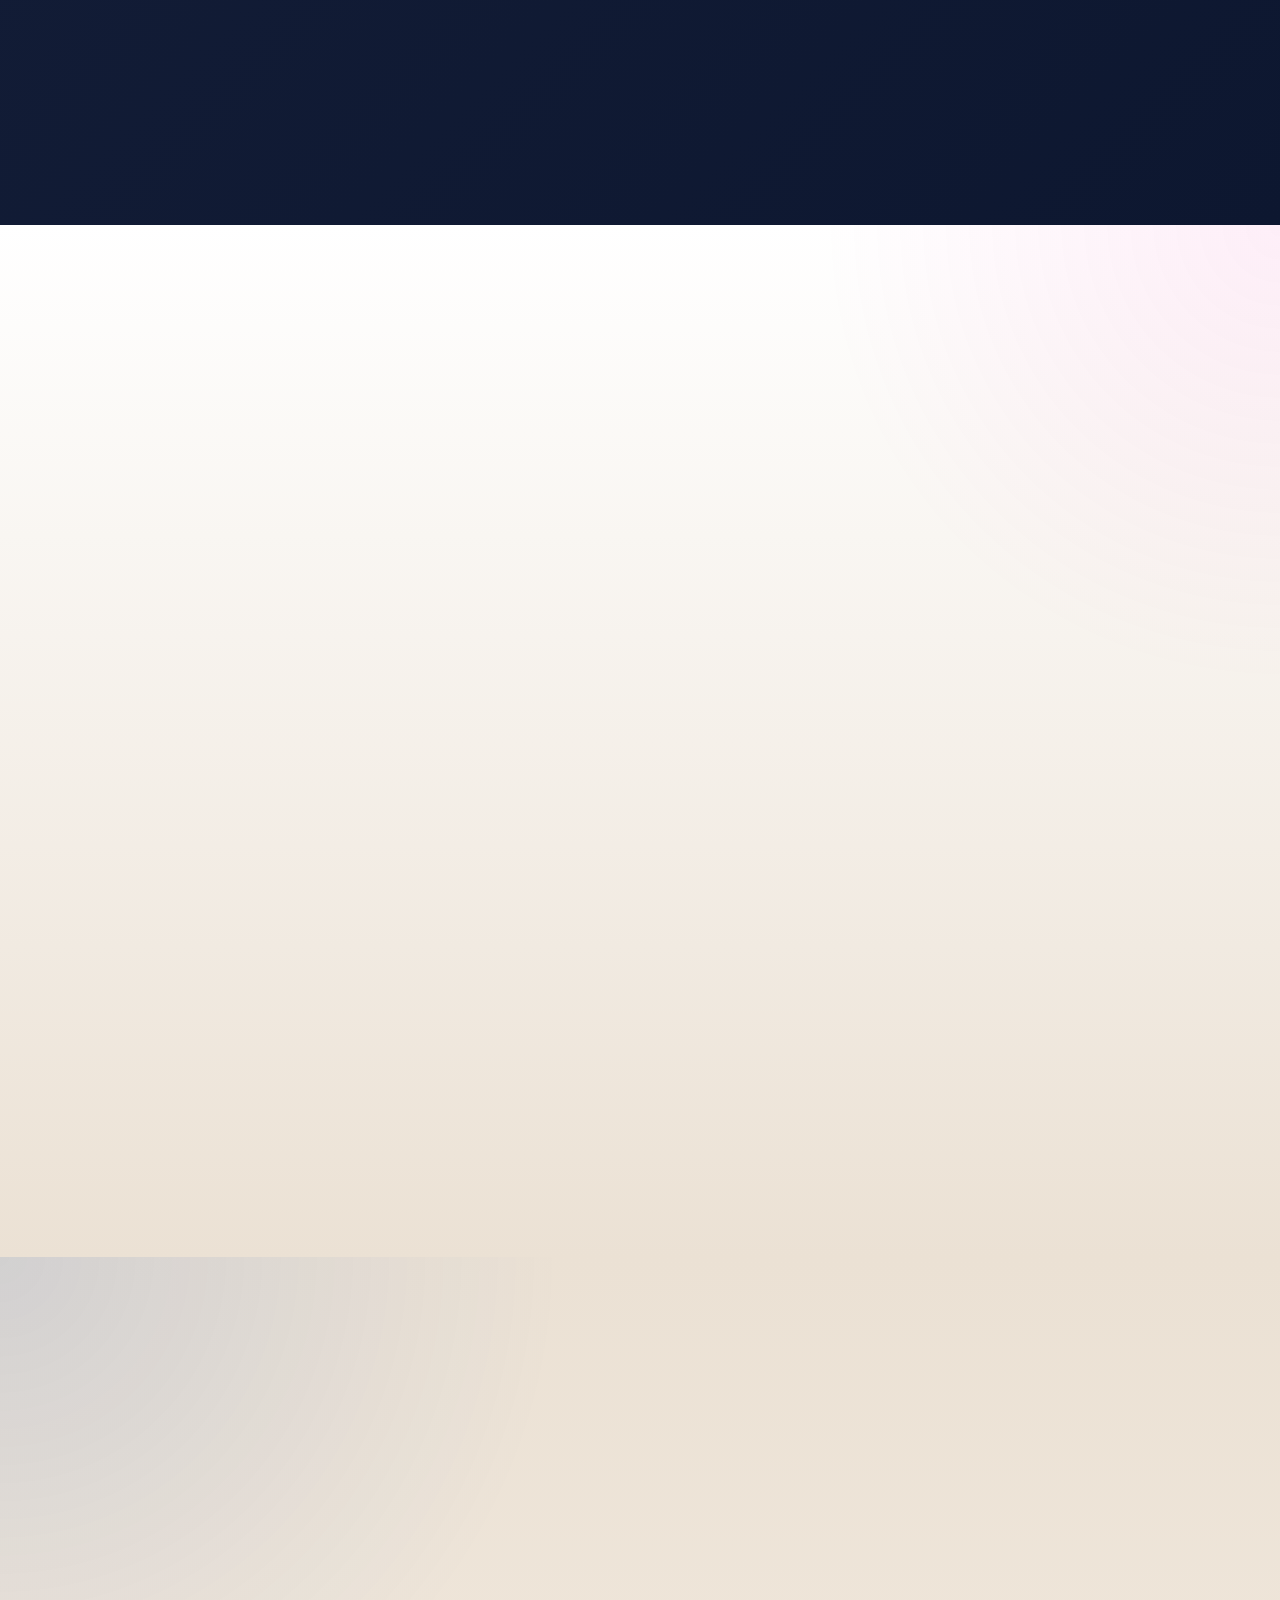
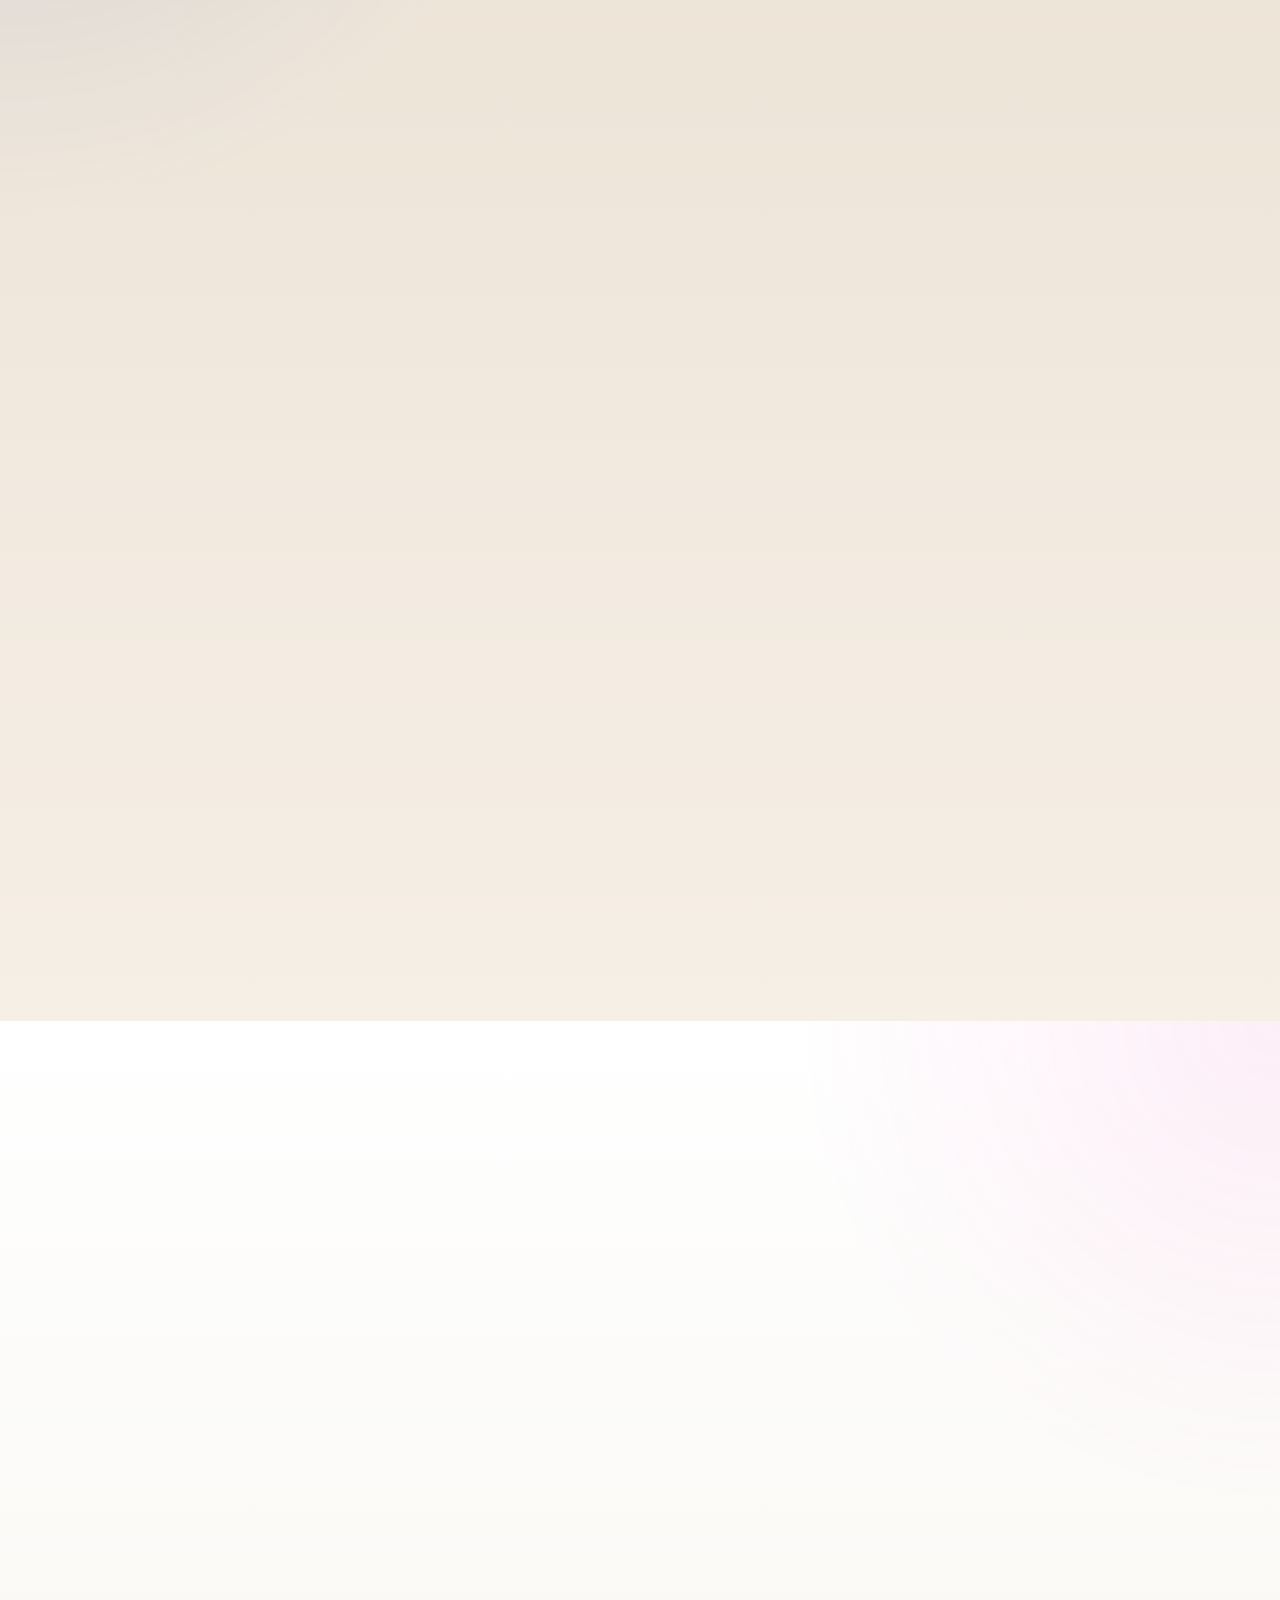
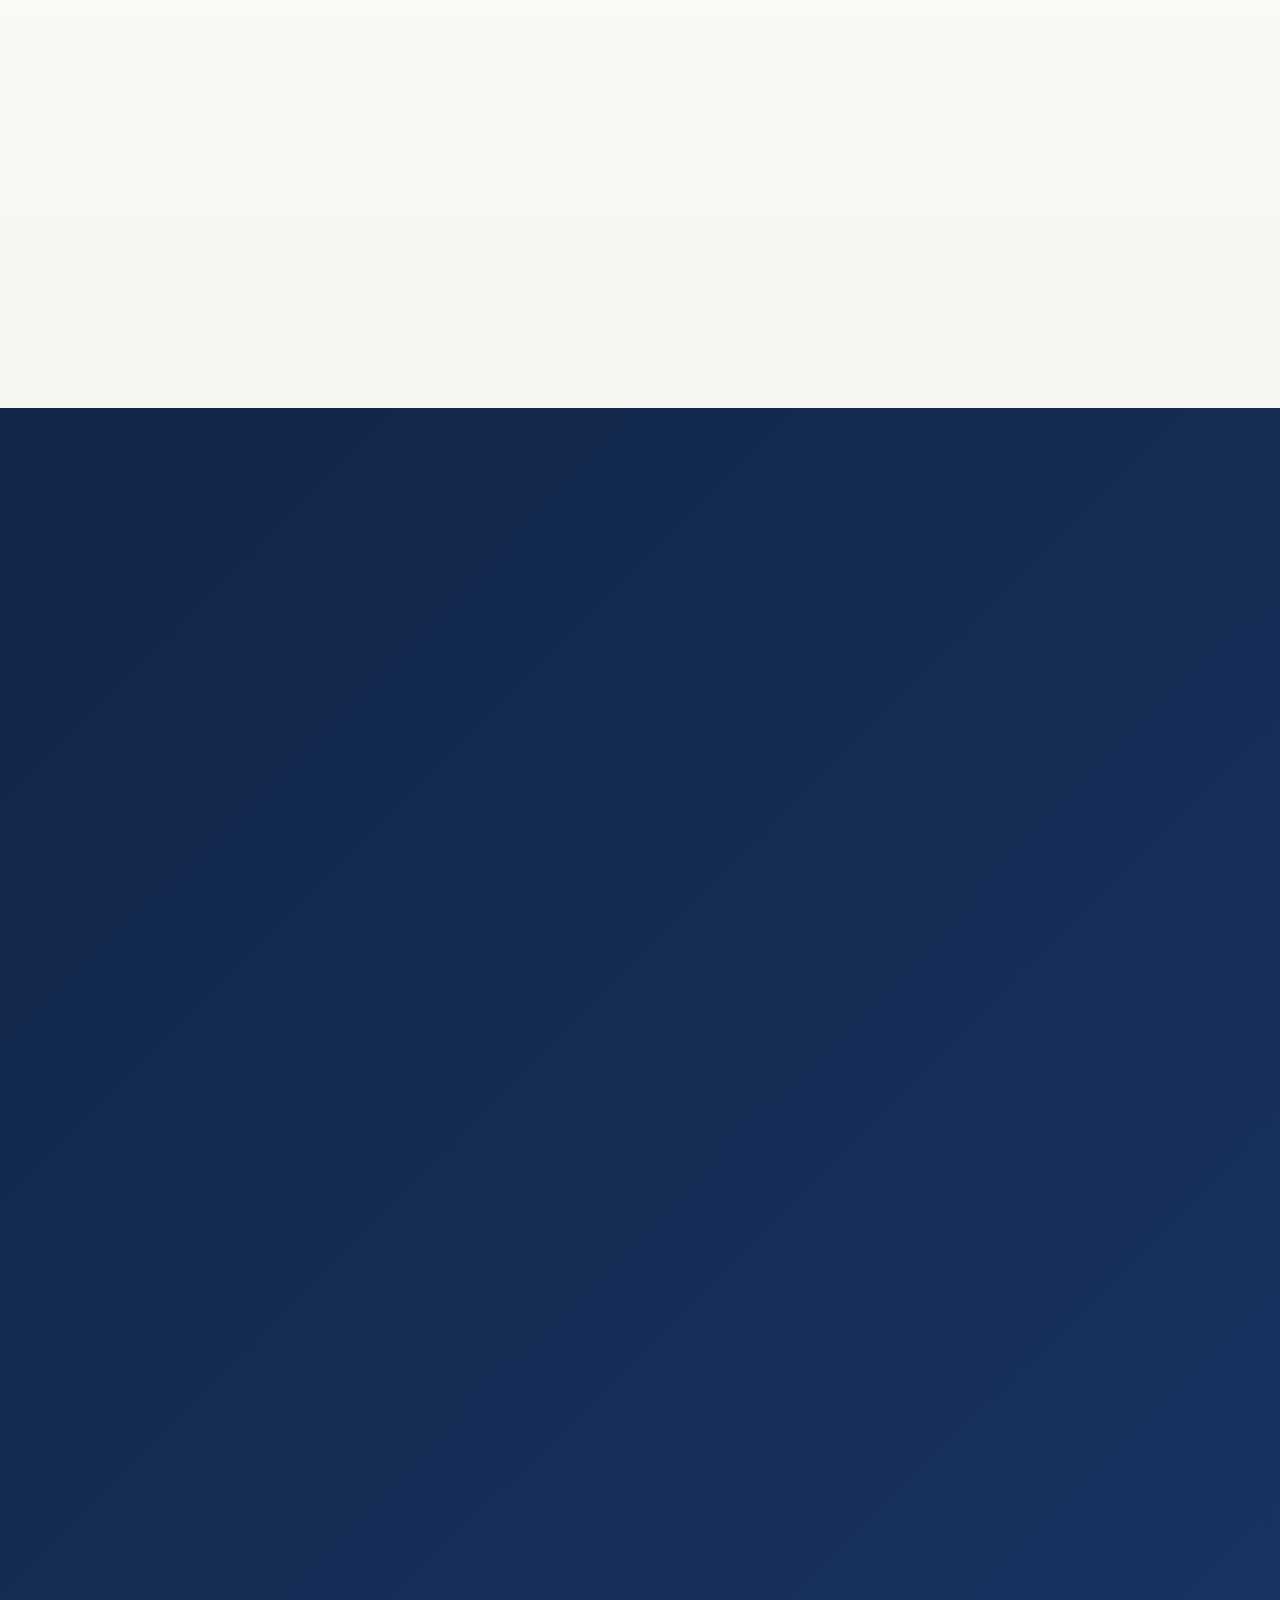
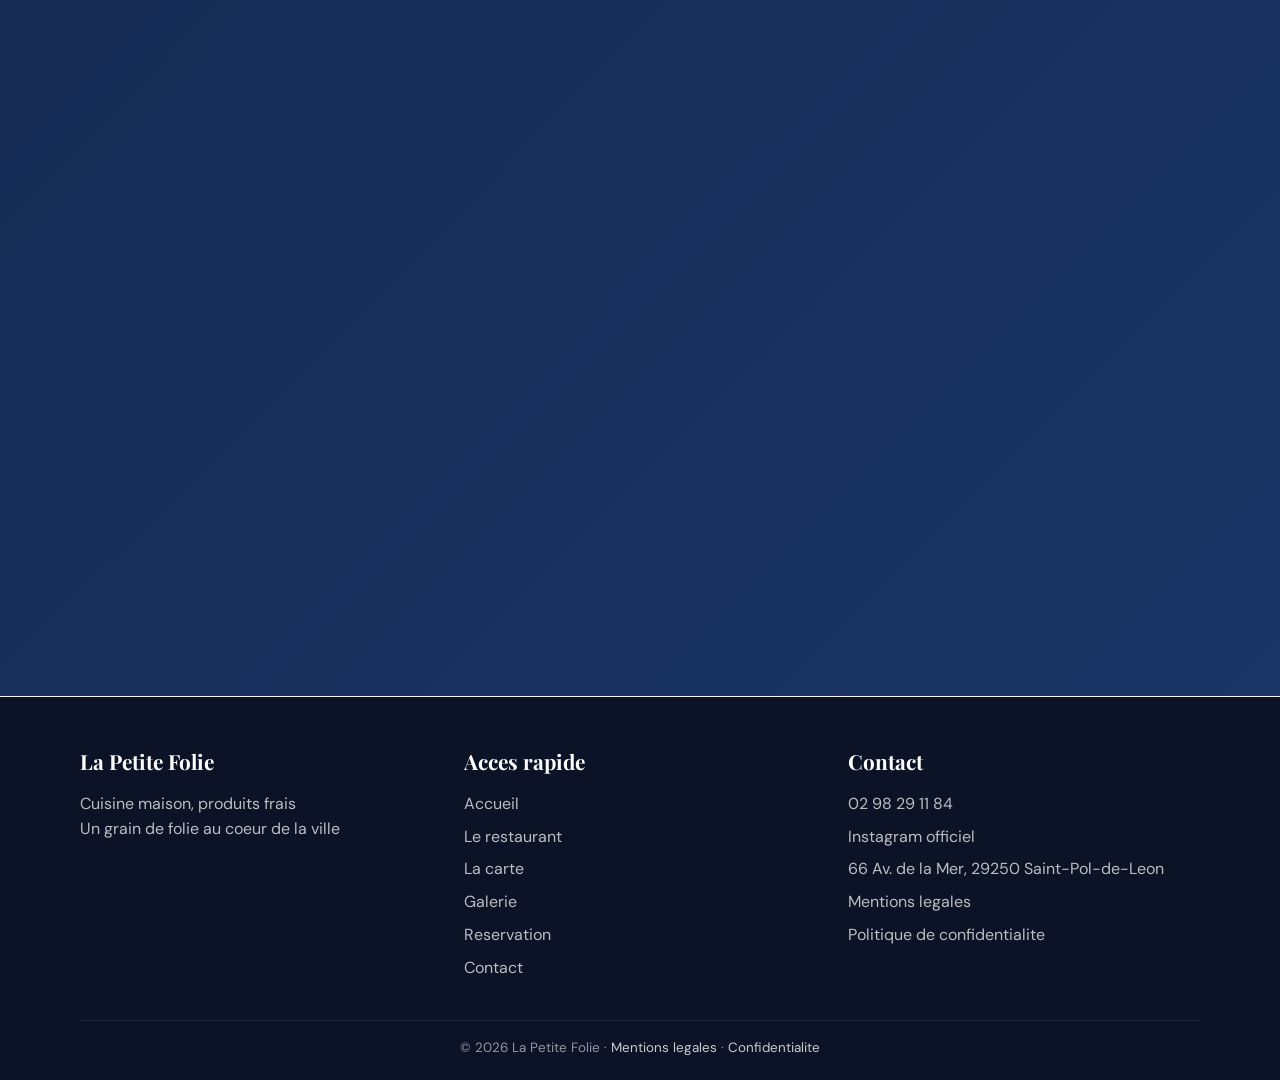
==== commit 26f6c203: "Refine hero clarity and menu presentation" ====
--- a/index.html
+++ b/index.html
@@ -148,20 +148,18 @@
     </div>
     <div class="hero-overlay"></div>
     <div class="hero-content">
-      <p class="hero-kicker reveal">La Petite Folie &middot; Terrasse lumineuse &middot; Carte de saison</p>
-      <h1 class="reveal reveal-delay-1">Cuisine maison, produits frais, un grain de folie au coeur de la ville.</h1>
+      <p class="hero-kicker reveal">Saint-Pol-de-Leon &middot; Bord de mer &middot; Cuisine maison</p>
+      <h1 class="reveal reveal-delay-1">Cuisine maison. Terrasse lumineuse. Vue ouverte.</h1>
       <p class="hero-sub reveal reveal-delay-2">
-        Terrasse lumineuse, salle claire, equipe en mouvement et carte de saison.
-        Le geste culinaire, le produit et la lisibilite du lieu passent avant le discours.
+        Une table fraiche et chaleureuse pour dejeuner vite, reserver simplement, ou laisser le temps filer face a l'horizon.
       </p>
       <div class="hero-buttons reveal reveal-delay-3">
-        <a href="tel:0298291184" class="btn-primary">Appeler le restaurant</a>
+        <a href="#reservation" class="btn-primary">Reserver une table</a>
         <a href="#carte" class="btn-secondary">Voir la carte</a>
       </div>
       <div class="hero-highlights reveal reveal-delay-3">
         <span>Cuisine maison</span>
-        <span>Produits frais</span>
-        <span>Terrasse lumineuse</span>
+        <span>Menu du midi</span>
       </div>
     </div>
     <div class="scroll-indicator" aria-hidden="true">
@@ -263,17 +261,19 @@
       </div>
 
       <div class="menu-highlight reveal section-offset-md">
-        <h4>Les formules</h4>
+        <h4>A l'ardoise ce midi</h4>
         <div class="formula-grid">
           <article class="formula-card">
+            <span class="formula-price-badge">21 EUR</span>
             <span class="formula-label">Midi uniquement</span>
-            <strong>Entree + plat + dessert</strong>
-            <p>21 EUR</p>
+            <strong>La Totale</strong>
+            <p>Entree + plat + dessert</p>
           </article>
           <article class="formula-card">
+            <span class="formula-price-badge">18 EUR</span>
             <span class="formula-label">Midi uniquement</span>
-            <strong>Entree + plat OU plat + dessert</strong>
-            <p>18 EUR</p>
+            <strong>L'Essentiel</strong>
+            <p>Entree + plat ou plat + dessert</p>
           </article>
         </div>
         <p class="highlight-note">Uniquement le midi, du mardi au vendredi &middot; Cuisine maison &middot; Produits frais &middot; Producteurs locaux</p>
--- a/assets/css/styles.css
+++ b/assets/css/styles.css
@@ -391,34 +391,35 @@
 .hero-content {
   position: relative;
   z-index: 2;
-  max-width: 860px;
-  padding: 0 1.5rem;
+  max-width: 760px;
+  padding: 0 1.5rem 2.5rem;
 }
 
 .hero-kicker {
-  margin-bottom: 0.75rem;
-  font-size: 0.9rem;
-  font-weight: 700;
-  letter-spacing: 0.24em;
+  margin-bottom: 1rem;
+  font-size: 0.82rem;
+  font-weight: 700;
+  letter-spacing: 0.18em;
   text-transform: uppercase;
   color: rgba(255, 255, 255, 0.84);
 }
 
 .hero-content h1 {
   font-family: var(--font-display);
-  font-size: clamp(2.8rem, 6vw, 4.8rem);
-  font-weight: 700;
-  line-height: 1.08;
-  margin-bottom: 0.8rem;
+  font-size: clamp(2.7rem, 5.8vw, 4.5rem);
+  font-weight: 700;
+  line-height: 1.02;
+  margin-bottom: 1rem;
   text-shadow: 0 2px 20px rgba(0, 0, 0, 0.3);
 }
 
 .hero-sub {
-  max-width: 680px;
-  margin: 0 auto 2rem;
-  font-size: clamp(1rem, 2.3vw, 1.18rem);
-  font-weight: 400;
-  opacity: 0.92;
+  max-width: 620px;
+  margin: 0 auto 2.2rem;
+  font-size: clamp(1rem, 2vw, 1.08rem);
+  font-weight: 500;
+  line-height: 1.65;
+  color: rgba(255, 255, 255, 0.88);
 }
 
 .hero-buttons {
@@ -433,18 +434,18 @@
   justify-content: center;
   flex-wrap: wrap;
   gap: 0.75rem;
-  margin-top: 1.35rem;
+  margin-top: 1.1rem;
 }
 
 .hero-highlights span {
-  padding: 0.58rem 0.95rem;
+  padding: 0.56rem 0.92rem;
   border-radius: 999px;
   background: rgba(255, 255, 255, 0.12);
   border: 1px solid rgba(255, 255, 255, 0.18);
   color: rgba(255, 255, 255, 0.9);
-  font-size: 0.78rem;
-  font-weight: 700;
-  letter-spacing: 0.06em;
+  font-size: 0.74rem;
+  font-weight: 700;
+  letter-spacing: 0.08em;
   text-transform: uppercase;
 }
 
@@ -827,36 +828,74 @@
   grid-template-columns: repeat(2, minmax(0, 1fr));
   gap: 1rem;
   margin-top: 1rem;
+  position: relative;
 }
 
 .formula-card {
-  padding: 1.1rem 1rem;
-  border-radius: 14px;
-  background: rgba(255, 255, 255, 0.08);
-  border: 1px solid rgba(255, 255, 255, 0.1);
-  backdrop-filter: blur(8px);
+  position: relative;
+  padding: 0.35rem 1.2rem 0.35rem 0;
+  background: transparent;
+  border: 0;
+  backdrop-filter: none;
+}
+
+.formula-grid::before {
+  content: "";
+  position: absolute;
+  top: 0.3rem;
+  bottom: 0.3rem;
+  left: 50%;
+  width: 1px;
+  background: linear-gradient(180deg, rgba(255, 255, 255, 0.05), rgba(255, 255, 255, 0.3), rgba(255, 255, 255, 0.05));
+  transform: translateX(-50%);
+}
+
+.formula-card:last-child {
+  padding: 0.35rem 0 0.35rem 1.2rem;
+}
+
+.formula-price-badge {
+  position: absolute;
+  top: -0.1rem;
+  right: 0;
+  display: inline-flex;
+  align-items: center;
+  justify-content: center;
+  min-width: 78px;
+  padding: 0.38rem 0.75rem;
+  border-radius: 999px;
+  background: rgba(239, 46, 171, 0.16);
+  border: 1px solid rgba(239, 46, 171, 0.34);
+  color: #fff;
+  font-size: 0.76rem;
+  font-weight: 800;
+  letter-spacing: 0.08em;
+  text-transform: uppercase;
 }
 
 .formula-card strong {
   display: block;
   color: #fff;
-  font-size: 1rem;
-  margin-bottom: 0.35rem;
+  font-size: 1.35rem;
+  line-height: 1.1;
+  margin-bottom: 0.45rem;
+  font-family: var(--font-display);
 }
 
 .formula-card p {
-  color: #fff;
-  font-size: 1.05rem;
-  font-weight: 700;
+  color: rgba(255, 255, 255, 0.9);
+  font-size: 0.98rem;
+  font-weight: 500;
+  max-width: 24rem;
 }
 
 .formula-label {
   display: inline-block;
-  margin-bottom: 0.5rem;
-  color: var(--blanc-ecume);
+  margin-bottom: 0.65rem;
+  color: rgba(255, 255, 255, 0.76);
   font-size: 0.72rem;
   font-weight: 700;
-  letter-spacing: 0.08em;
+  letter-spacing: 0.12em;
   text-transform: uppercase;
 }
 
@@ -866,8 +905,13 @@
 }
 
 .highlight-note {
-  margin-top: 0.45rem;
+  margin-top: 1.6rem;
+  padding-top: 1rem;
+  border-top: 1px solid rgba(255, 255, 255, 0.12);
   color: var(--blanc-ecume) !important;
+  color: rgba(255, 255, 255, 0.78) !important;
+  font-size: 0.9rem !important;
+  letter-spacing: 0.01em;
 }
 
 .menu-layout {
@@ -2043,6 +2087,32 @@
 
   .formula-grid {
     grid-template-columns: 1fr;
+    gap: 1.4rem;
+  }
+
+  .formula-grid::before {
+    display: none;
+  }
+
+  .formula-card,
+  .formula-card:last-child {
+    padding: 0;
+  }
+
+  .formula-card {
+    padding-top: 3rem;
+    border-top: 1px solid rgba(255, 255, 255, 0.14);
+  }
+
+  .formula-card:first-child {
+    border-top: 0;
+    padding-top: 2.8rem;
+  }
+
+  .formula-price-badge {
+    top: 0;
+    left: 0;
+    right: auto;
   }
 
   .menu-tab {
@@ -2071,8 +2141,15 @@
     min-height: 560px;
   }
 
+  .hero-content {
+    max-width: 640px;
+    padding-bottom: 2rem;
+  }
+
   .hero-sub {
+    max-width: 34rem;
     margin-bottom: 1.5rem;
+    font-size: 0.98rem;
   }
 
   .hero-highlights {
@@ -2080,7 +2157,7 @@
   }
 
   .hero-highlights span {
-    width: 100%;
+    width: auto;
   }
 
   .section-offset-lg {
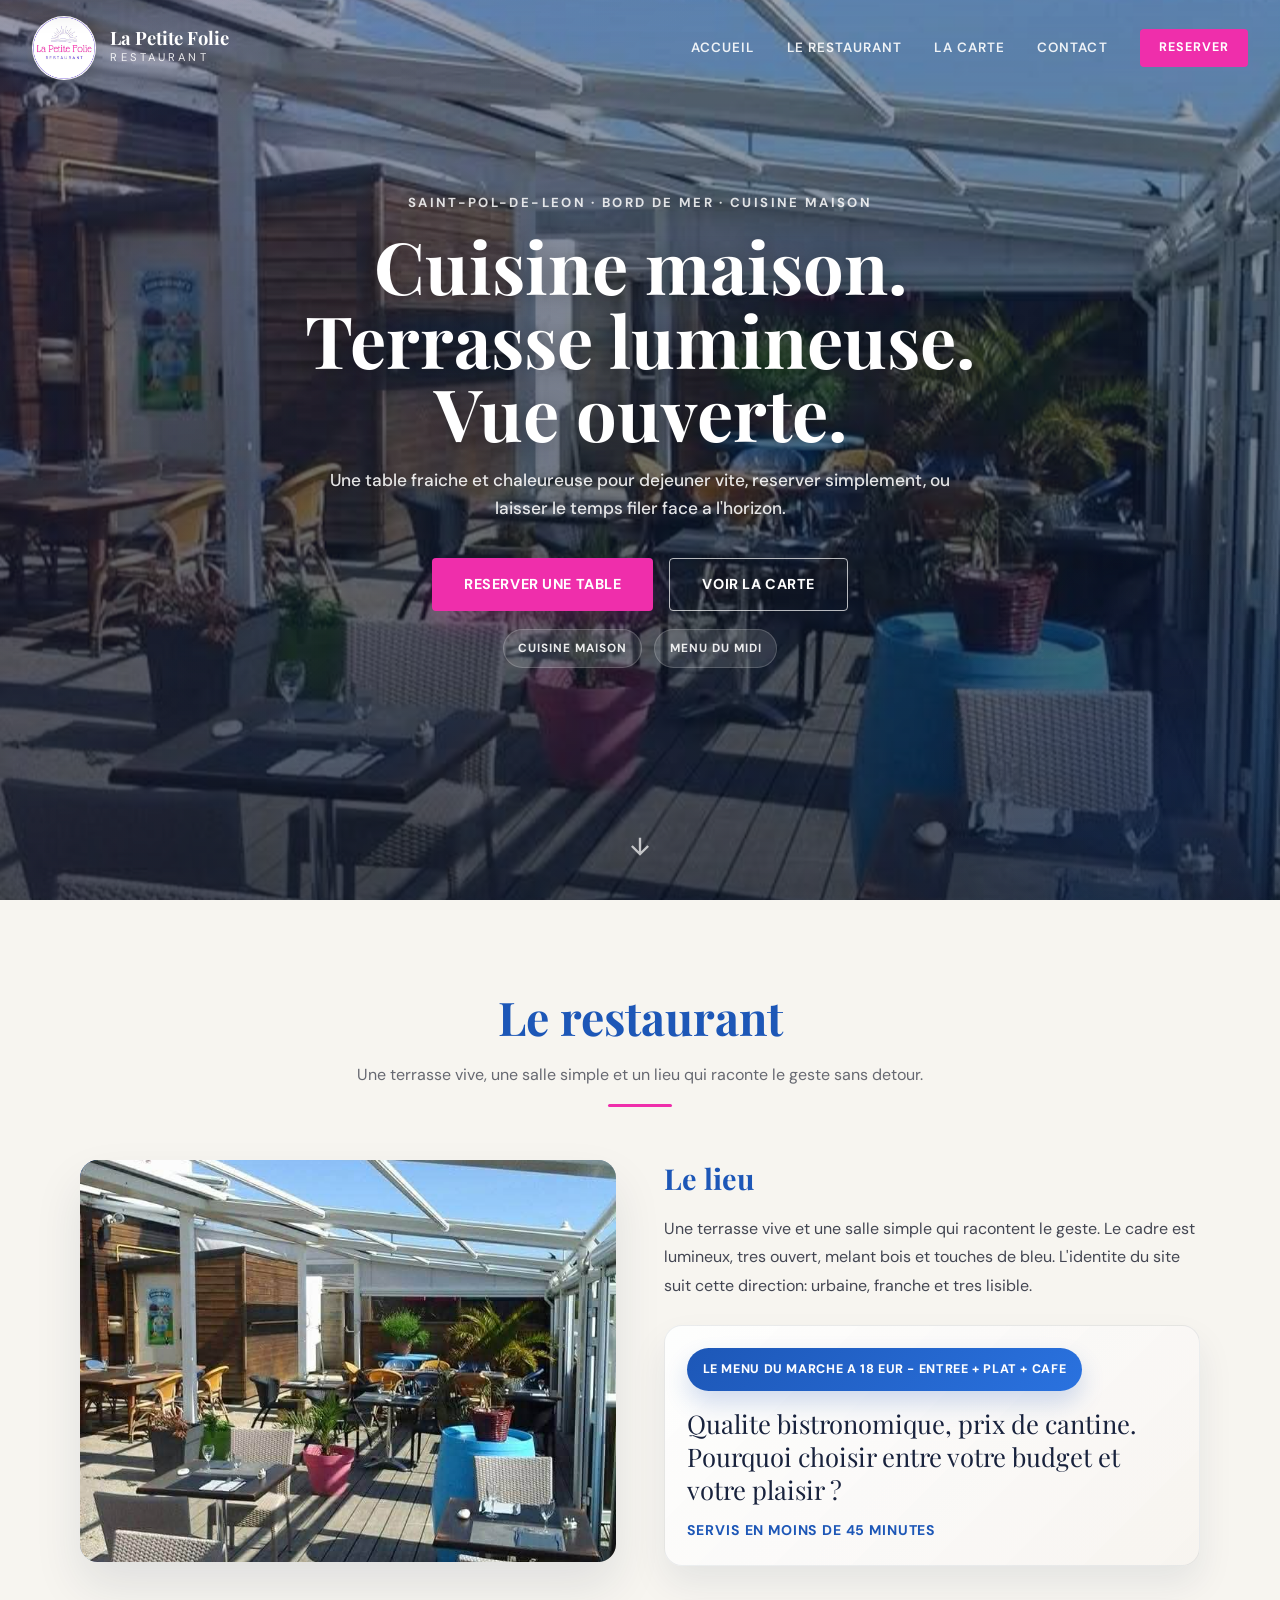
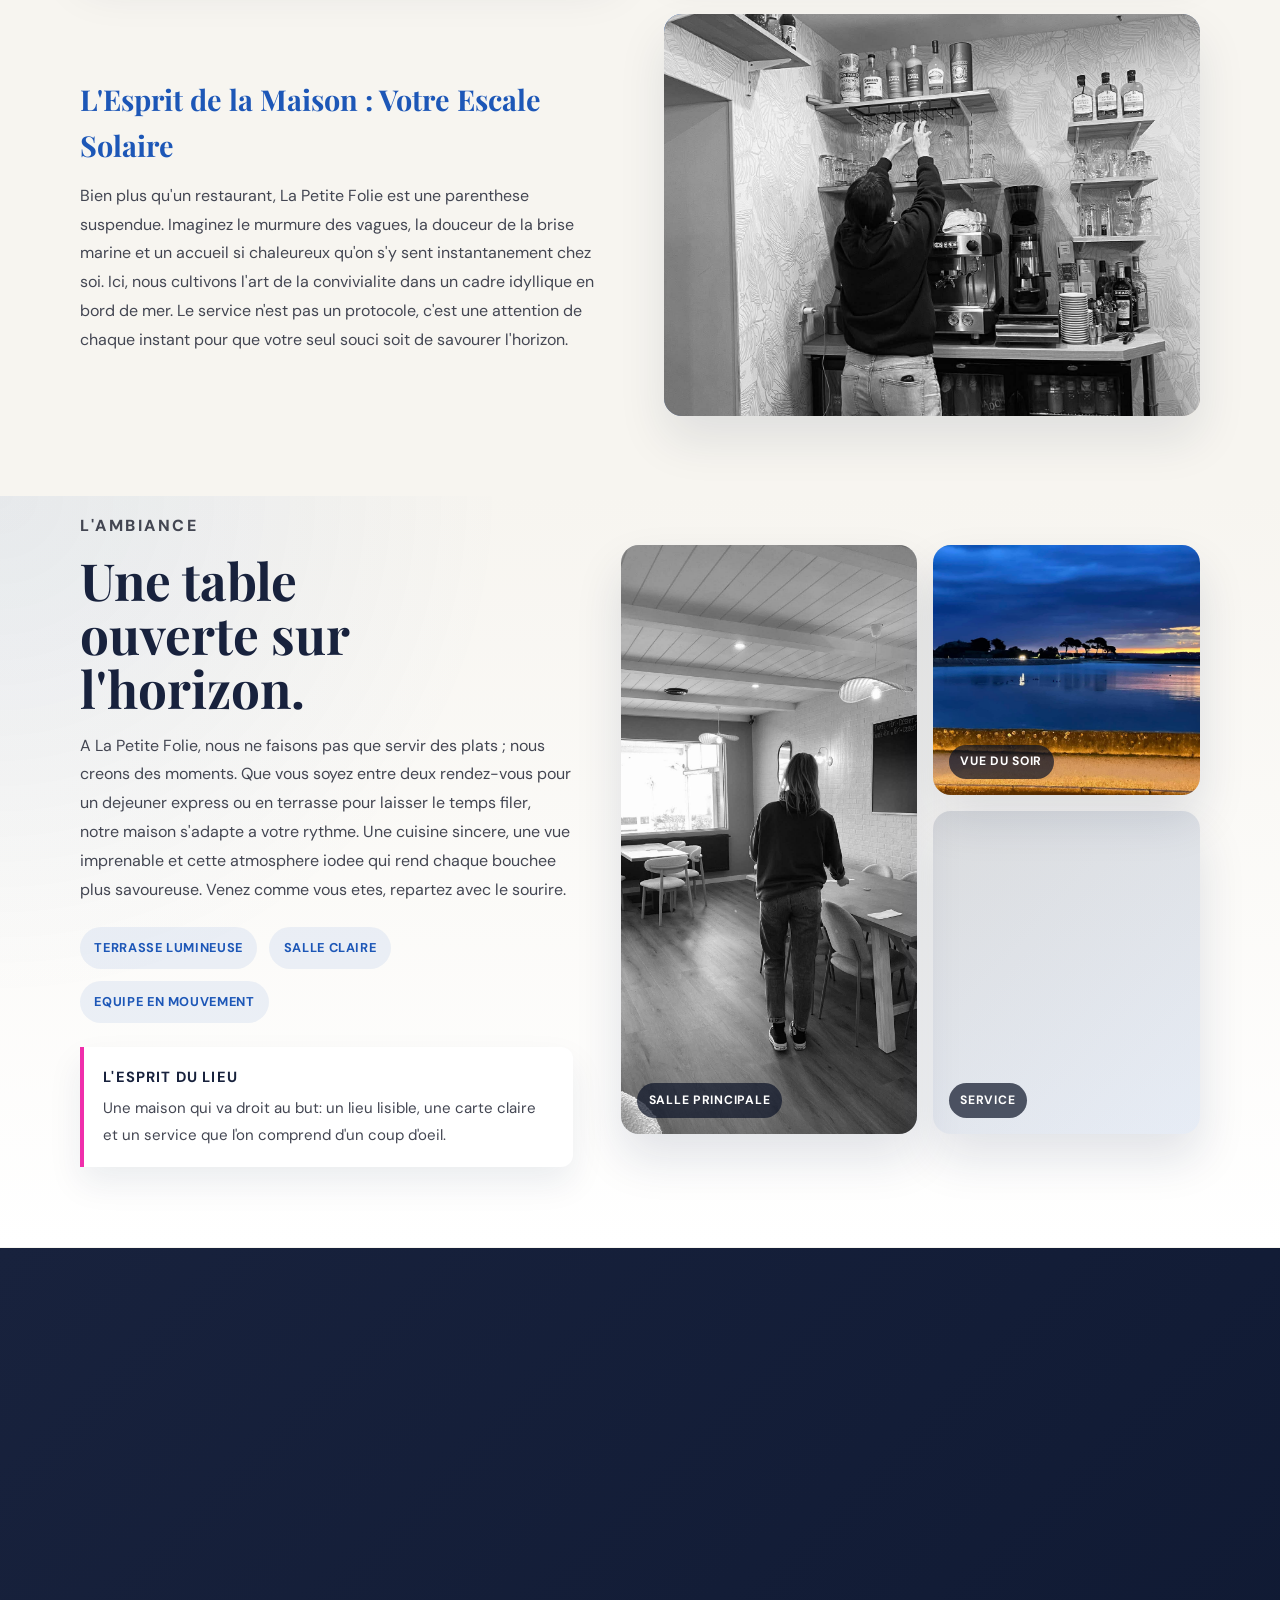
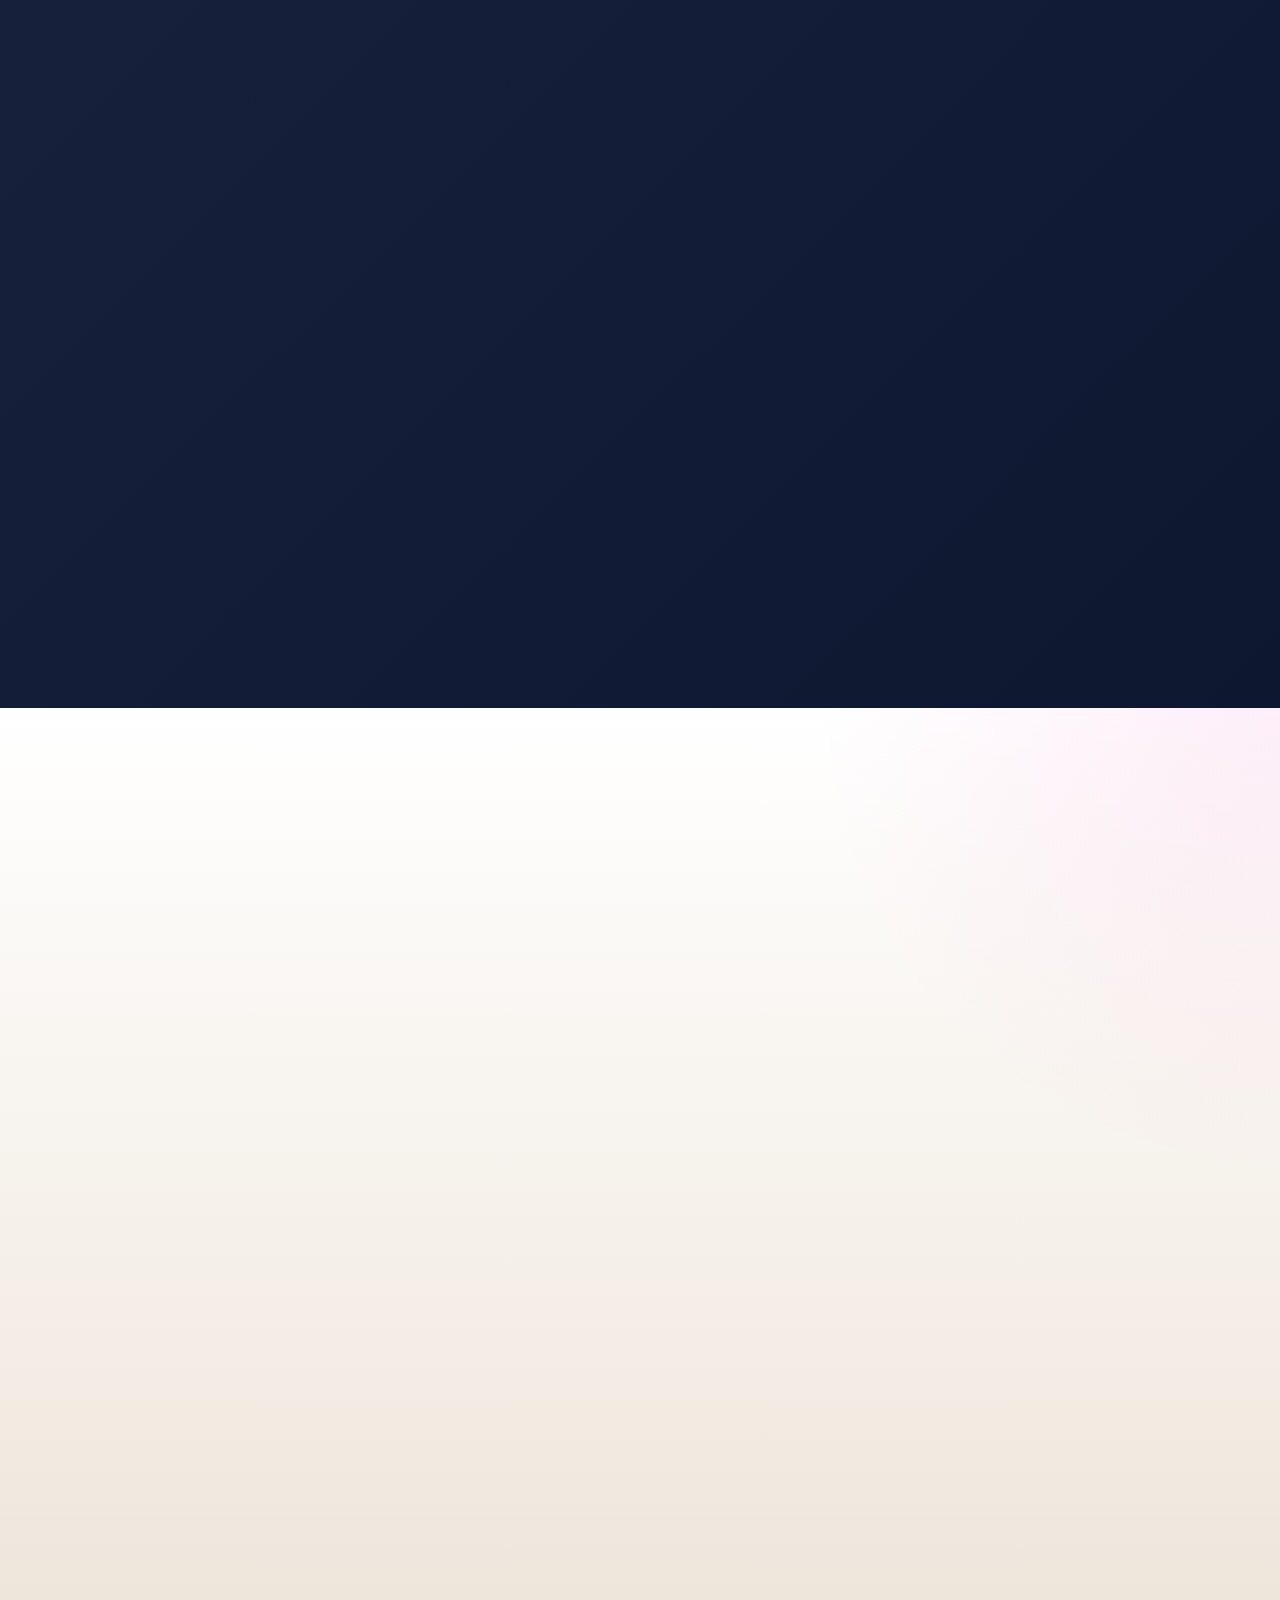
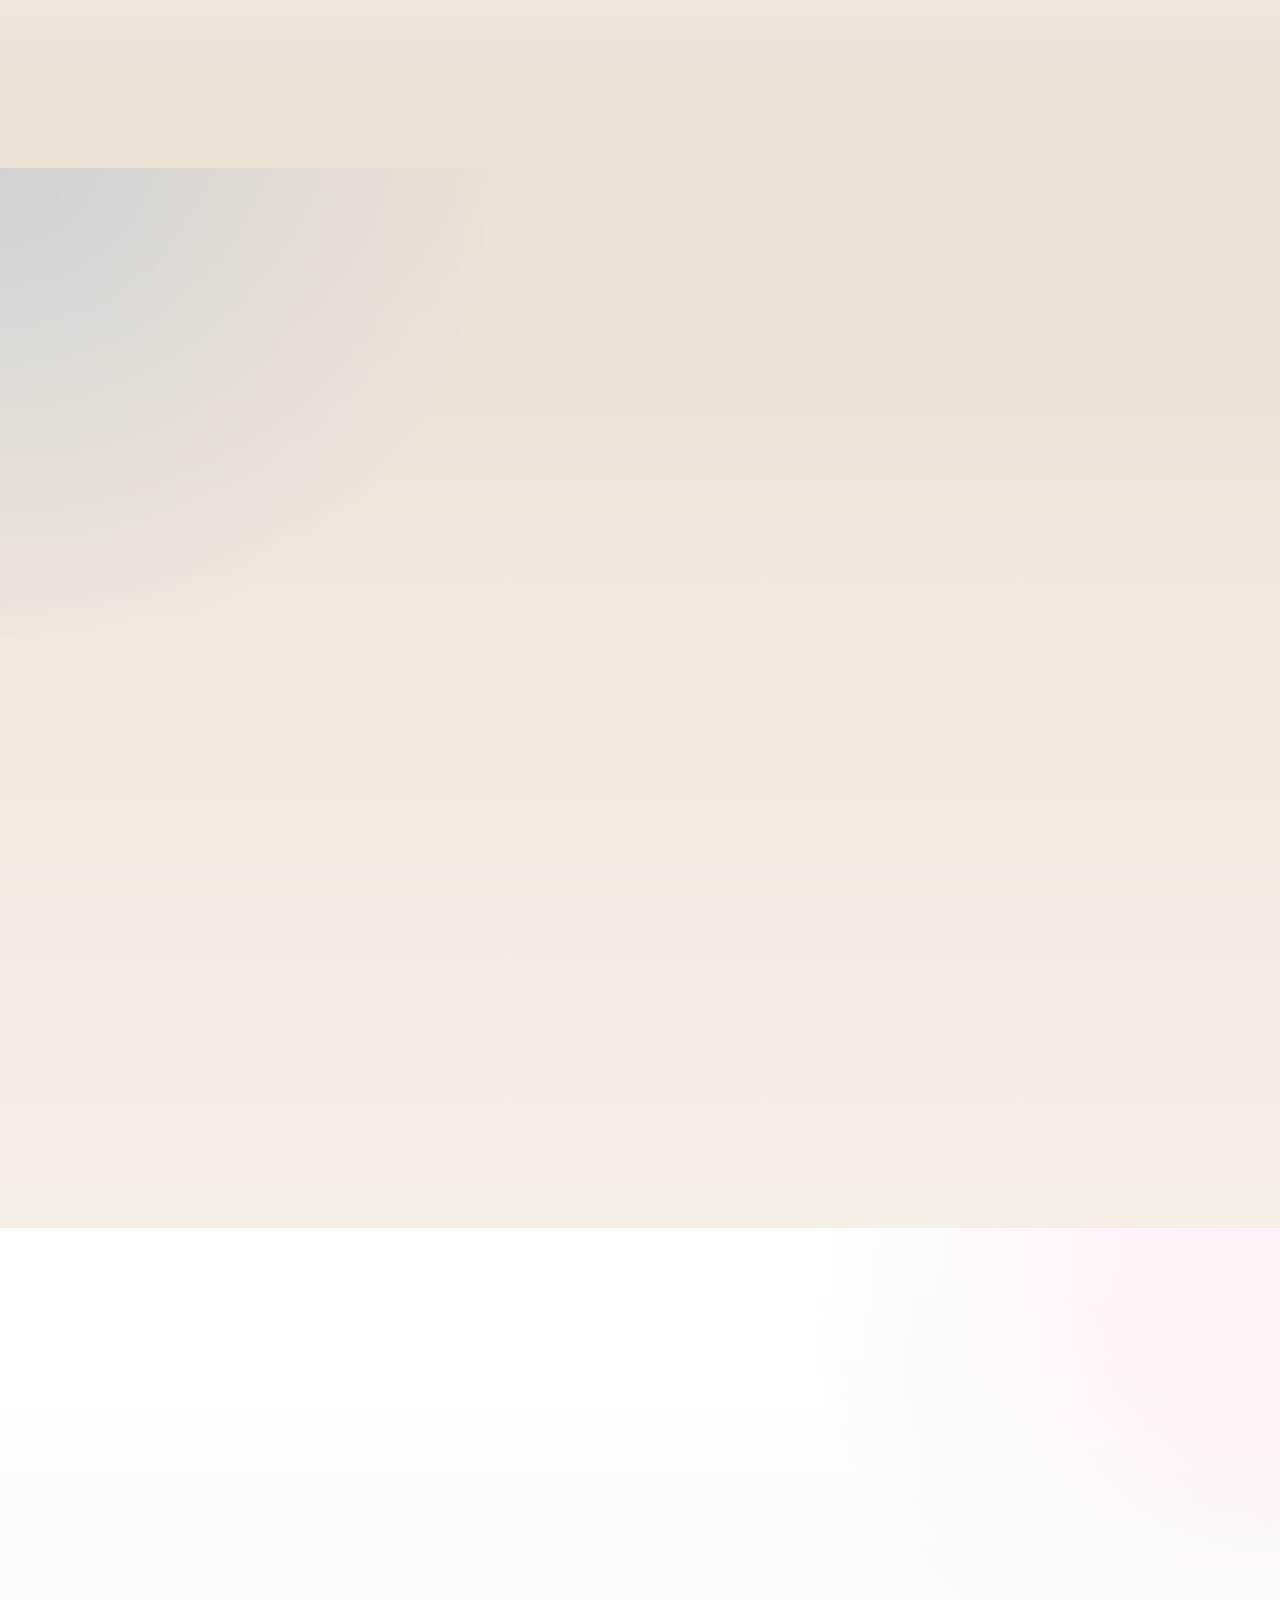
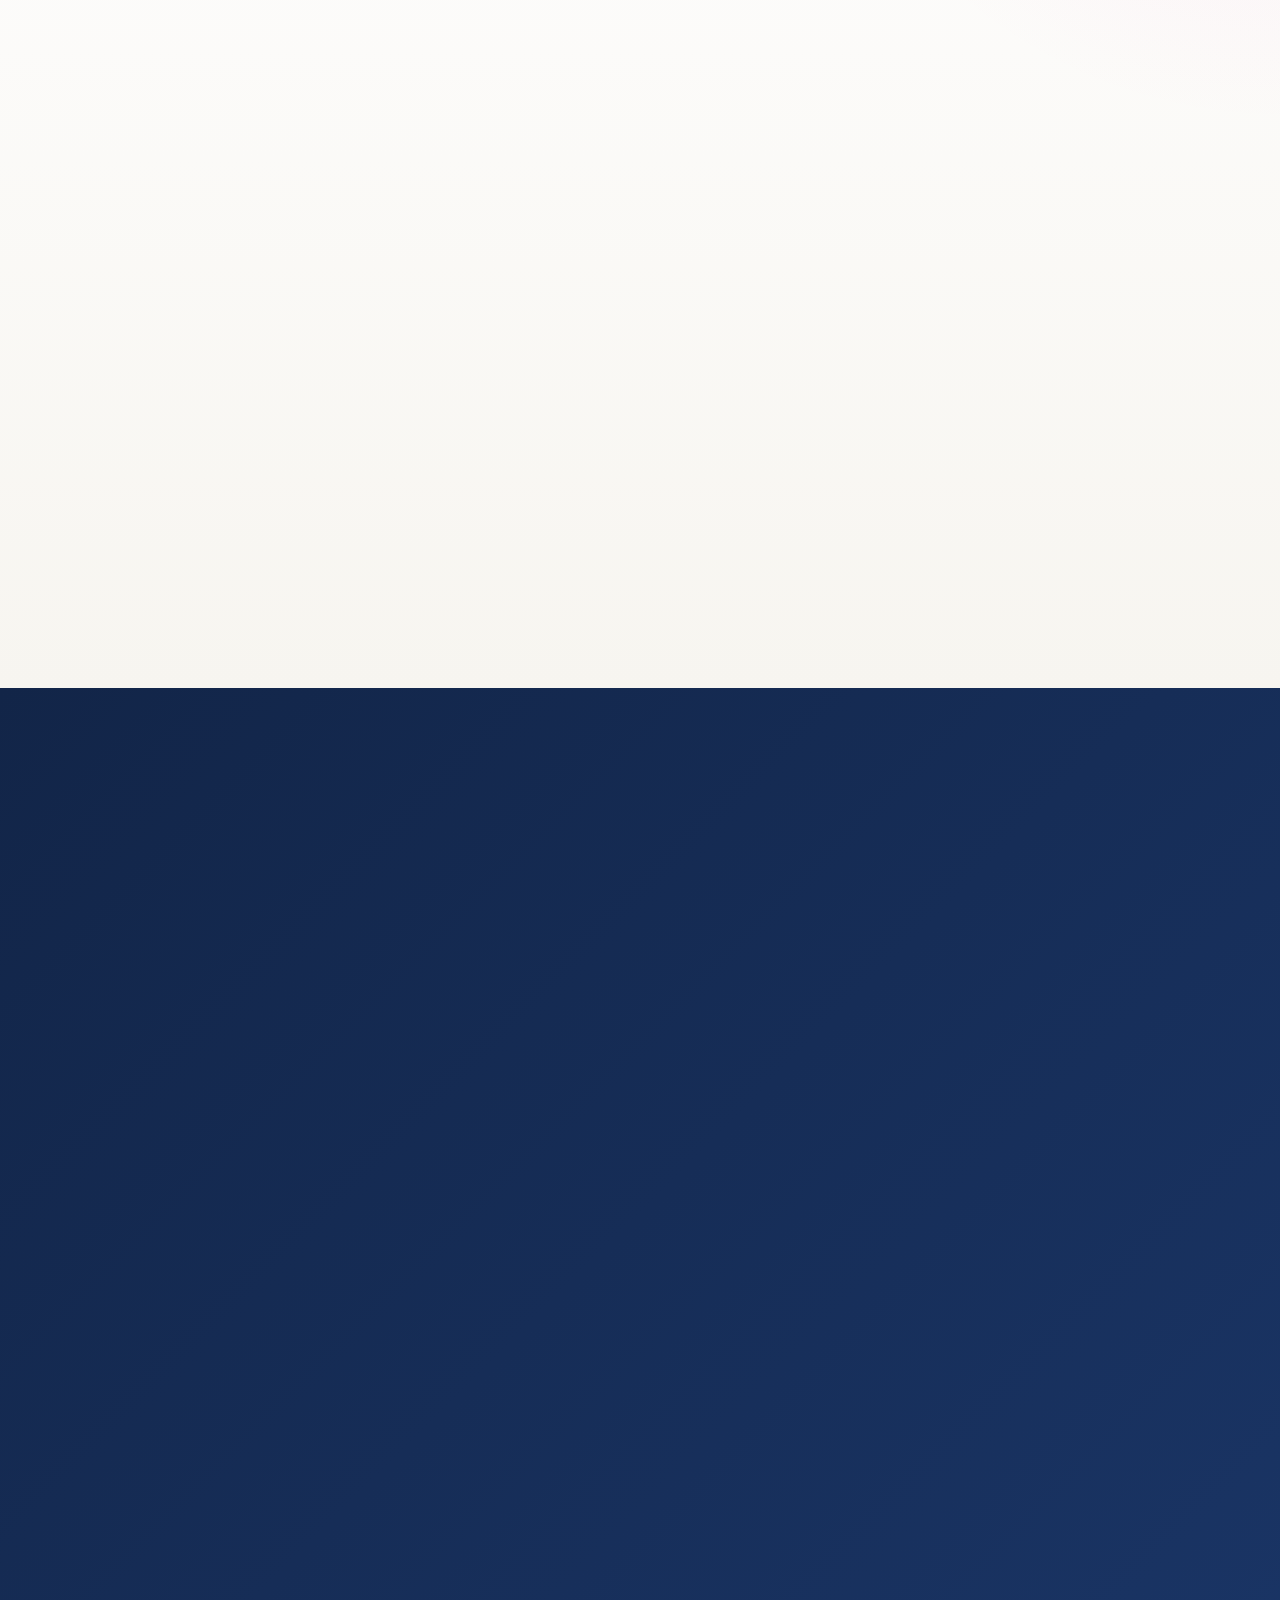
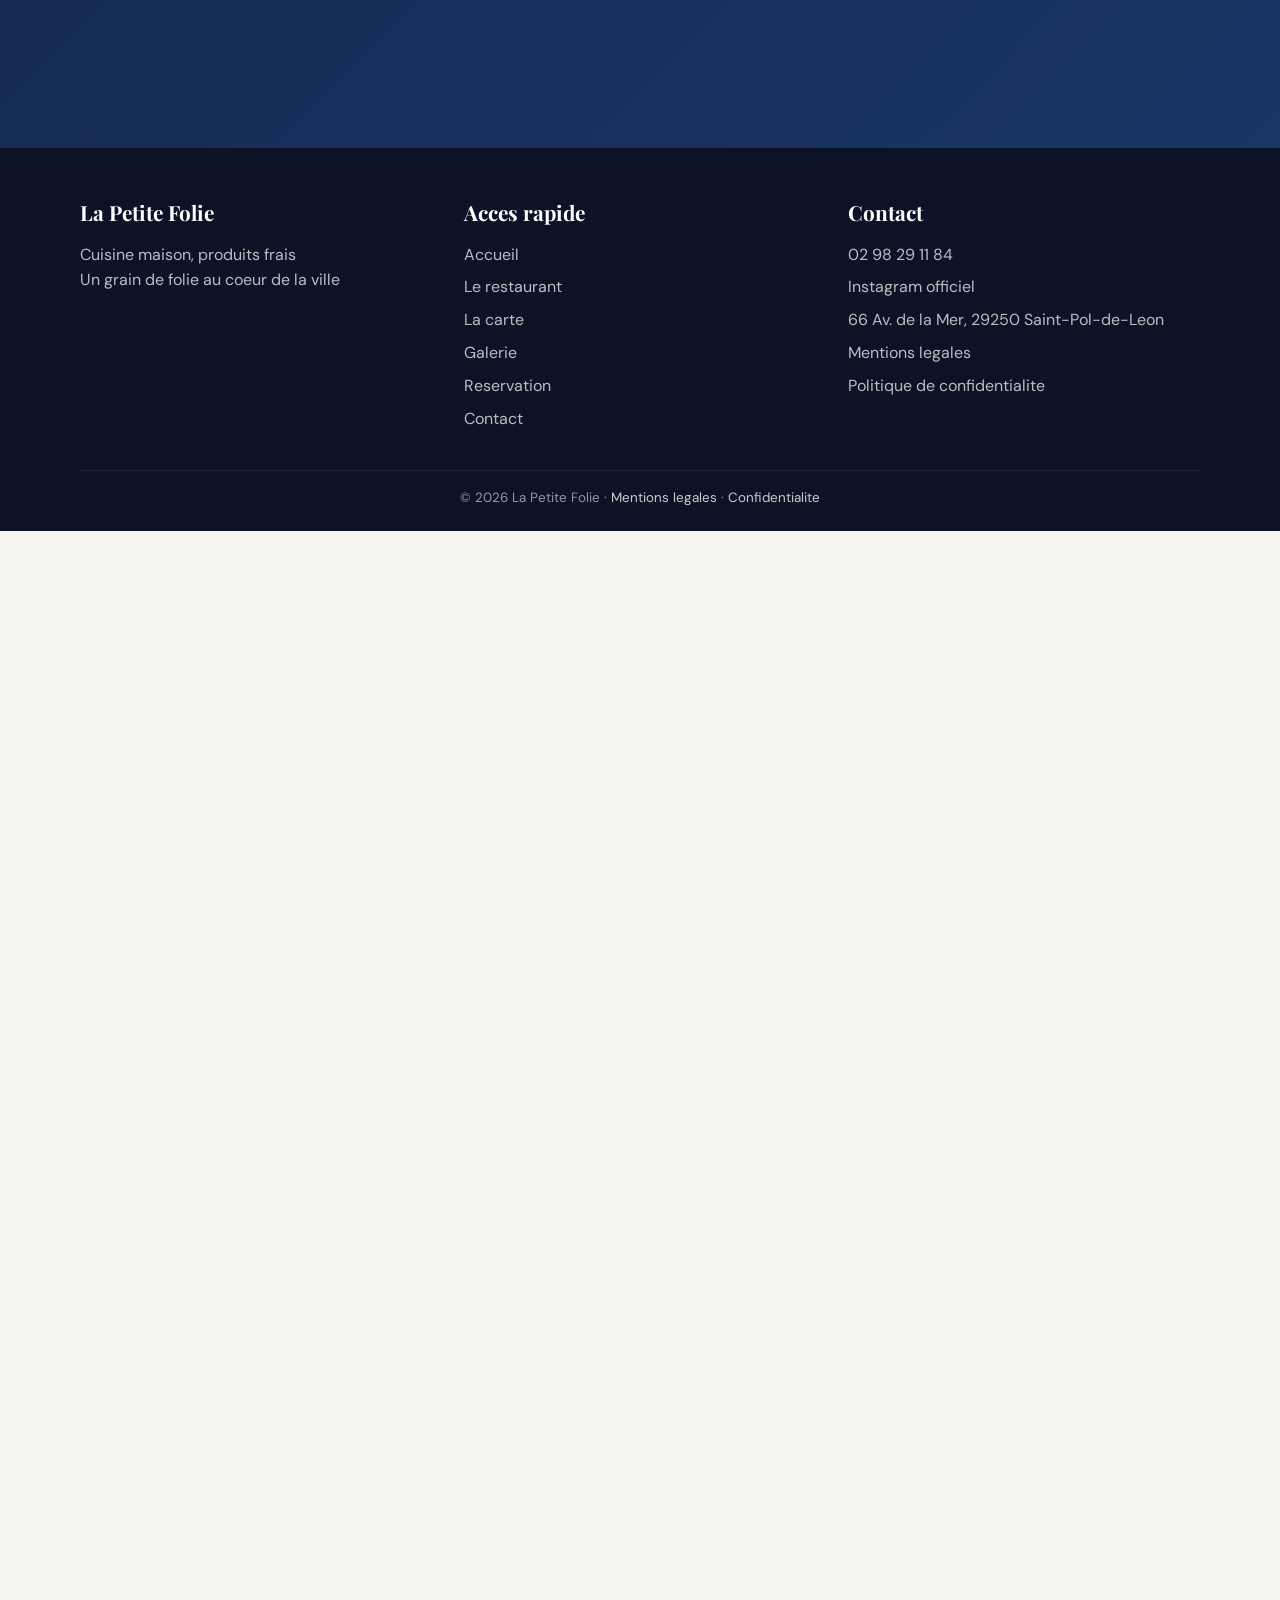
==== commit 4dd46b14: "Polish mobile map and media behavior" ====
--- a/index.html
+++ b/index.html
@@ -819,9 +819,10 @@
           <p>Un acces direct a l'adresse du restaurant, avec un plan embarque seulement quand il devient utile a la consultation.</p>
         </div>
         <div class="map-frame">
+          <button type="button" class="map-activate">Afficher la carte interactive</button>
           <iframe
             title="Plan Google Maps - La Petite Folie"
-            src="https://www.google.com/maps?q=66+Av.+de+la+Mer,+29250+Saint-Pol-de-Leon&z=15&output=embed"
+            data-map-src="https://www.google.com/maps?q=66+Av.+de+la+Mer,+29250+Saint-Pol-de-Leon&z=15&output=embed"
             loading="lazy"
             referrerpolicy="no-referrer-when-downgrade"
             allowfullscreen
--- a/assets/css/styles.css
+++ b/assets/css/styles.css
@@ -532,6 +532,31 @@
 .section-inner {
   max-width: 1120px;
   margin: 0 auto;
+}
+
+.mobile-accordion {
+  display: block;
+  margin: 0;
+}
+
+.mobile-accordion-summary {
+  display: none;
+}
+
+.mobile-accordion-panel {
+  display: block;
+}
+
+.mobile-accordion-panel-inner {
+  display: block;
+}
+
+.mobile-accordion-summary::-webkit-details-marker {
+  display: none;
+}
+
+.mobile-accordion-summary::marker {
+  display: none;
 }
 
 #restaurant,
@@ -1897,10 +1922,15 @@
 }
 
 .map-frame {
+  position: relative;
   border-radius: 14px;
   overflow: hidden;
   min-height: 320px;
   background: linear-gradient(135deg, rgba(29, 87, 183, 0.22), rgba(255, 255, 255, 0.08));
+}
+
+.map-activate {
+  display: none;
 }
 
 .map-frame iframe {
@@ -2125,6 +2155,527 @@
 }
 
 @media (max-width: 768px) {
+  :root {
+    --mobile-bg: #f7f3ec;
+    --mobile-card: #ffffff;
+    --mobile-title: #1d57b7;
+    --mobile-text: #434652;
+    --mobile-muted: #5e6472;
+    --mobile-border: rgba(18, 37, 72, 0.08);
+    --mobile-shadow: 0 12px 28px rgba(18, 37, 72, 0.06);
+    --mobile-soft-rose: #fce7f3;
+    --mobile-rose: #b4236b;
+  }
+
+  body {
+    background: var(--mobile-bg);
+  }
+
+  #restaurant,
+  .experience-section,
+  #carte,
+  .kitchen-section,
+  #galerie,
+  #reservation,
+  #contact {
+    background: transparent !important;
+    color: var(--granit);
+    content-visibility: visible;
+    contain-intrinsic-size: auto;
+  }
+
+  .desktop-section-head {
+    display: none;
+  }
+
+  .mobile-accordion {
+    margin: 0 0 1rem;
+    border-radius: 28px;
+    background: var(--mobile-card);
+    border: 1px solid var(--mobile-border);
+    box-shadow: var(--mobile-shadow);
+    overflow: hidden;
+  }
+
+  .mobile-accordion-summary {
+    position: relative;
+    display: grid;
+    gap: 0.5rem;
+    width: 100%;
+    padding: 1.25rem 4rem 1.25rem 1.25rem;
+    text-align: left;
+    background: transparent;
+    border: none;
+    list-style: none;
+    cursor: pointer;
+    -webkit-tap-highlight-color: transparent;
+    appearance: none;
+  }
+
+  .mobile-accordion-summary::after {
+    content: "";
+    position: absolute;
+    top: 50%;
+    right: 1.25rem;
+    width: 0.82rem;
+    height: 0.82rem;
+    border-right: 2px solid #3e5878;
+    border-bottom: 2px solid #3e5878;
+    transform: translateY(-60%) rotate(45deg);
+    transition: transform 300ms cubic-bezier(0.22, 1, 0.36, 1);
+  }
+
+  .mobile-accordion[data-open="true"] .mobile-accordion-summary::after {
+    transform: translateY(-50%) rotate(225deg);
+  }
+
+  .mobile-accordion-title {
+    display: block;
+    color: var(--mobile-title);
+    font-family: var(--font-display);
+    font-size: clamp(1.95rem, 8vw, 2.85rem);
+    font-weight: 700;
+    line-height: 0.98;
+  }
+
+  .mobile-accordion-subtitle {
+    display: block;
+    color: var(--mobile-text);
+    font-size: 1rem;
+    line-height: 1.58;
+    opacity: 1;
+    max-width: 26ch;
+  }
+
+  .mobile-accordion-kicker {
+    display: block;
+    color: var(--mobile-muted);
+    font-size: 0.76rem;
+    font-weight: 800;
+    letter-spacing: 0.16em;
+    text-transform: uppercase;
+  }
+
+  .mobile-accordion-panel {
+    overflow: clip;
+    height: 0;
+    opacity: 0;
+    transition: height 320ms cubic-bezier(0.22, 1, 0.36, 1), opacity 180ms ease;
+    will-change: height, opacity;
+  }
+
+  .mobile-accordion[data-open="true"] .mobile-accordion-panel {
+    opacity: 1;
+  }
+
+  .mobile-accordion-panel-inner {
+    padding: 0 1.25rem 1.25rem;
+  }
+
+  .mobile-accordion-panel-inner > * + * {
+    margin-top: 1rem;
+  }
+
+  #restaurant .section-inner,
+  .experience-section .section-inner,
+  #carte .section-inner,
+  .kitchen-section .section-inner,
+  #galerie .section-inner,
+  #reservation .section-inner,
+  #contact .section-inner {
+    max-width: 100%;
+  }
+
+  #restaurant,
+  .experience-section,
+  #carte,
+  .kitchen-section,
+  #galerie,
+  #reservation,
+  #contact {
+    padding: 0 1.15rem 1rem;
+  }
+
+  .mobile-accordion .reveal,
+  .mobile-accordion .reveal.visible {
+    opacity: 1 !important;
+    transform: none !important;
+    transition: none !important;
+    animation: none !important;
+  }
+
+  .mobile-accordion .section-offset-md,
+  .mobile-accordion .section-offset-lg {
+    margin-top: 0;
+  }
+
+  .mobile-accordion .menu-panel {
+    animation: none !important;
+    opacity: 1 !important;
+    transform: none !important;
+    transition: none !important;
+  }
+
+  .mobile-accordion .contact-grid,
+  .mobile-accordion .contact-docs {
+    display: none;
+  }
+
+  .mobile-accordion .contact-item-text p,
+  .mobile-accordion .contact-item-text a,
+  .mobile-accordion .contact-panel p {
+    color: var(--mobile-text);
+    opacity: 1;
+  }
+
+  .mobile-accordion .contact-icon,
+  .mobile-accordion .social-link {
+    background: rgba(29, 87, 183, 0.08);
+  }
+
+  #carte .menu-highlight,
+  #carte .menu-panel,
+  #carte .menu-express-banner,
+  #carte .signature-card,
+  #carte .signature-card-featured {
+    background: #fff !important;
+    border: 1px solid var(--mobile-border) !important;
+    box-shadow: none !important;
+    color: var(--mobile-text) !important;
+  }
+
+  #carte .menu-highlight {
+    padding: 1.25rem;
+    margin-bottom: 1.25rem;
+    text-align: left;
+  }
+
+  #carte .menu-highlight h4,
+  #carte .menu-category h3,
+  #carte .signature-heading h3,
+  #carte .signature-card h4,
+  #carte .signature-card strong,
+  #carte .formula-card strong,
+  #carte .signature-price-group strong {
+    color: var(--mobile-title) !important;
+  }
+
+  #carte .menu-highlight p,
+  #carte .menu-panel-subtitle,
+  #carte .signature-copy,
+  #carte .formula-card p,
+  #carte .signature-note,
+  #carte .highlight-note,
+  #carte .menu-item-desc,
+  #carte .signature-heading p,
+  #carte .signature-price-group span {
+    color: var(--mobile-text) !important;
+    opacity: 1 !important;
+  }
+
+  #carte .highlight-note {
+    border-top-color: rgba(18, 37, 72, 0.08);
+  }
+
+  #carte .formula-grid::before {
+    display: none;
+  }
+
+  #carte .formula-card,
+  #carte .formula-card:last-child {
+    padding: 0;
+  }
+
+  #carte .formula-card {
+    display: flex;
+    flex-wrap: wrap;
+    align-items: center;
+    gap: 0.45rem 0.75rem;
+    padding: 1rem 0 0;
+    border-top: 1px solid rgba(18, 37, 72, 0.08);
+  }
+
+  #carte .formula-card:first-child {
+    padding-top: 0;
+    border-top: 0;
+  }
+
+  #carte .formula-label,
+  #carte .signature-label {
+    color: var(--mobile-muted) !important;
+  }
+
+  #carte .formula-label {
+    order: 1;
+    margin: 0;
+  }
+
+  #carte .formula-price-badge {
+    position: static;
+    order: 2;
+    margin-left: auto;
+    align-self: center;
+    min-width: 84px;
+    padding: 0.42rem 0.8rem;
+  }
+
+  #carte .formula-card strong,
+  #carte .formula-card p {
+    width: 100%;
+  }
+
+  #carte .formula-card strong {
+    order: 3;
+  }
+
+  #carte .formula-card p {
+    order: 4;
+  }
+
+  #carte .menu-item {
+    border-bottom-color: rgba(18, 37, 72, 0.08);
+  }
+
+  #carte .menu-category h3 {
+    border-bottom-color: rgba(18, 37, 72, 0.08);
+  }
+
+  #carte .menu-item-name,
+  #carte .menu-item-price,
+  #carte .signature-rates strong,
+  #carte .practical-item strong,
+  #carte .practical-item a {
+    color: var(--mobile-text) !important;
+  }
+
+  #carte .formula-price-badge,
+  #carte .menu-express-label {
+    background: var(--mobile-soft-rose) !important;
+    color: var(--mobile-rose) !important;
+    border: 1px solid rgba(180, 35, 107, 0.16) !important;
+  }
+
+  #carte .signature-rates div {
+    background: #fffafc;
+    border: 1px solid rgba(180, 35, 107, 0.1);
+  }
+
+  #carte .signature-rates span {
+    color: var(--mobile-muted);
+  }
+
+  #carte .signature-list li {
+    color: var(--mobile-text);
+  }
+
+  #carte .signature-link {
+    background: #f8e9f2;
+    color: #8c235b;
+    border: 1px solid rgba(140, 35, 91, 0.12);
+  }
+
+  #carte .menu-express-banner {
+    gap: 0.45rem;
+    margin-bottom: 1rem;
+    text-align: left;
+  }
+
+  #carte .menu-tab {
+    background: #f8e9f2;
+    color: #8c235b;
+    border: 1px solid rgba(140, 35, 91, 0.12);
+    box-shadow: none;
+  }
+
+  #carte .menu-tab.is-active {
+    background: var(--mobile-rose);
+    color: #fff;
+    border-color: transparent;
+    box-shadow: 0 10px 18px rgba(180, 35, 107, 0.18);
+  }
+
+  #carte .signature-quality-list span,
+  #carte .practical-item,
+  #contact .horaires-card,
+  #contact .contact-panel,
+  #contact .contact-item {
+    background: #fff !important;
+    color: var(--mobile-text) !important;
+    border: 1px solid var(--mobile-border);
+    box-shadow: none;
+  }
+
+  #carte .signature-quality-list span {
+    color: var(--mobile-text) !important;
+  }
+
+  #contact .contact-item {
+    padding: 0.95rem 1rem;
+    border-radius: 18px;
+  }
+
+  #contact .contact-item-text h4,
+  #contact .horaires-card h3,
+  #contact .practical-label {
+    color: var(--mobile-title);
+  }
+
+  #contact .contact-item-text p,
+  #contact .contact-item-text a,
+  #contact .contact-panel p,
+  #contact .horaire-row,
+  #contact .info-badge,
+  #contact .practical-item strong,
+  #contact .practical-item a {
+    color: var(--mobile-text) !important;
+    opacity: 1;
+  }
+
+  #contact .contact-panel h3 {
+    color: var(--mobile-title);
+  }
+
+  #contact .map-card {
+    grid-template-columns: 1fr;
+    gap: 1rem;
+    margin-top: 0;
+    padding: 1rem;
+    background: #fff;
+    border: 1px solid var(--mobile-border);
+    box-shadow: none;
+  }
+
+  #contact .map-copy h3 {
+    color: var(--mobile-title);
+    font-size: clamp(1.75rem, 8vw, 2.3rem);
+    margin-bottom: 0.55rem;
+  }
+
+  #contact .map-copy p,
+  #contact .map-copy .section-tag {
+    color: var(--mobile-text);
+    opacity: 1;
+  }
+
+  #contact .map-frame {
+    min-height: 260px;
+    display: grid;
+    place-items: center;
+    background:
+      radial-gradient(circle at top right, rgba(252, 231, 243, 0.95), transparent 44%),
+      linear-gradient(180deg, #f7f3ec 0%, #f1ebdf 100%);
+  }
+
+  #contact .map-frame iframe {
+    min-height: 260px;
+  }
+
+  #contact .map-activate {
+    position: relative;
+    z-index: 3;
+    display: inline-flex;
+    align-items: center;
+    justify-content: center;
+    padding: 0.9rem 1.15rem;
+    border-radius: 999px;
+    border: 1px solid rgba(180, 35, 107, 0.14);
+    background: #fff;
+    color: var(--mobile-rose);
+    font-size: 0.82rem;
+    font-weight: 800;
+    letter-spacing: 0.03em;
+    text-transform: uppercase;
+    box-shadow: 0 10px 24px rgba(18, 37, 72, 0.08);
+  }
+
+  #contact .map-frame.media-pending .map-activate,
+  #contact .map-frame.media-loaded .map-activate {
+    display: none;
+  }
+
+  #contact .contact-icon,
+  #contact .social-link {
+    background: rgba(29, 87, 183, 0.08);
+  }
+
+  #contact .social-link svg {
+    fill: var(--bleu-baie);
+  }
+
+  #contact .season-line,
+  #contact .info-badge {
+    background: var(--mobile-soft-rose);
+    color: var(--mobile-rose);
+  }
+
+  .kitchen-visual,
+  .experience-photo,
+  .galerie-item,
+  .contact-doc-card,
+  .map-frame {
+    position: relative;
+    isolation: isolate;
+    overflow: hidden;
+    background: #f3eee7;
+  }
+
+  .kitchen-visual.media-pending::before,
+  .experience-photo.media-pending::before,
+  .galerie-item.media-pending::before,
+  .contact-doc-card.media-pending::before,
+  .map-frame.media-pending::before {
+    content: "";
+    position: absolute;
+    inset: 0;
+    z-index: 1;
+    background: linear-gradient(90deg, #f3eee7 0%, #fbf8f2 50%, #f3eee7 100%);
+    background-size: 200% 100%;
+    animation: mediaShimmer 1.2s linear infinite;
+    transition: opacity 180ms ease;
+    pointer-events: none;
+  }
+
+  .kitchen-visual img,
+  .experience-photo img,
+  .galerie-item img,
+  .contact-doc-card img,
+  .map-frame iframe {
+    position: relative;
+    z-index: 2;
+    transition: opacity 220ms ease;
+  }
+
+  .kitchen-visual.media-pending img,
+  .experience-photo.media-pending img,
+  .galerie-item.media-pending img,
+  .contact-doc-card.media-pending img,
+  .map-frame.media-pending iframe {
+    opacity: 0;
+  }
+
+  .experience-photo figcaption,
+  .galerie-item figcaption,
+  .contact-doc-card figcaption {
+    position: relative;
+    z-index: 3;
+  }
+
+  .kitchen-visual.media-loaded::before,
+  .experience-photo.media-loaded::before,
+  .galerie-item.media-loaded::before,
+  .contact-doc-card.media-loaded::before,
+  .map-frame.media-loaded::before {
+    opacity: 0;
+  }
+
+  .kitchen-visual.media-loaded img,
+  .experience-photo.media-loaded img,
+  .galerie-item.media-loaded img,
+  .contact-doc-card.media-loaded img,
+  .map-frame.media-loaded iframe {
+    opacity: 1;
+  }
+
   header {
     padding: 0.9rem 1.2rem;
   }
@@ -2207,6 +2758,16 @@
   }
 }
 
+@keyframes mediaShimmer {
+  from {
+    background-position: 200% 0;
+  }
+
+  to {
+    background-position: -200% 0;
+  }
+}
+
 @media (prefers-reduced-motion: reduce) {
   .reveal {
     opacity: 1;
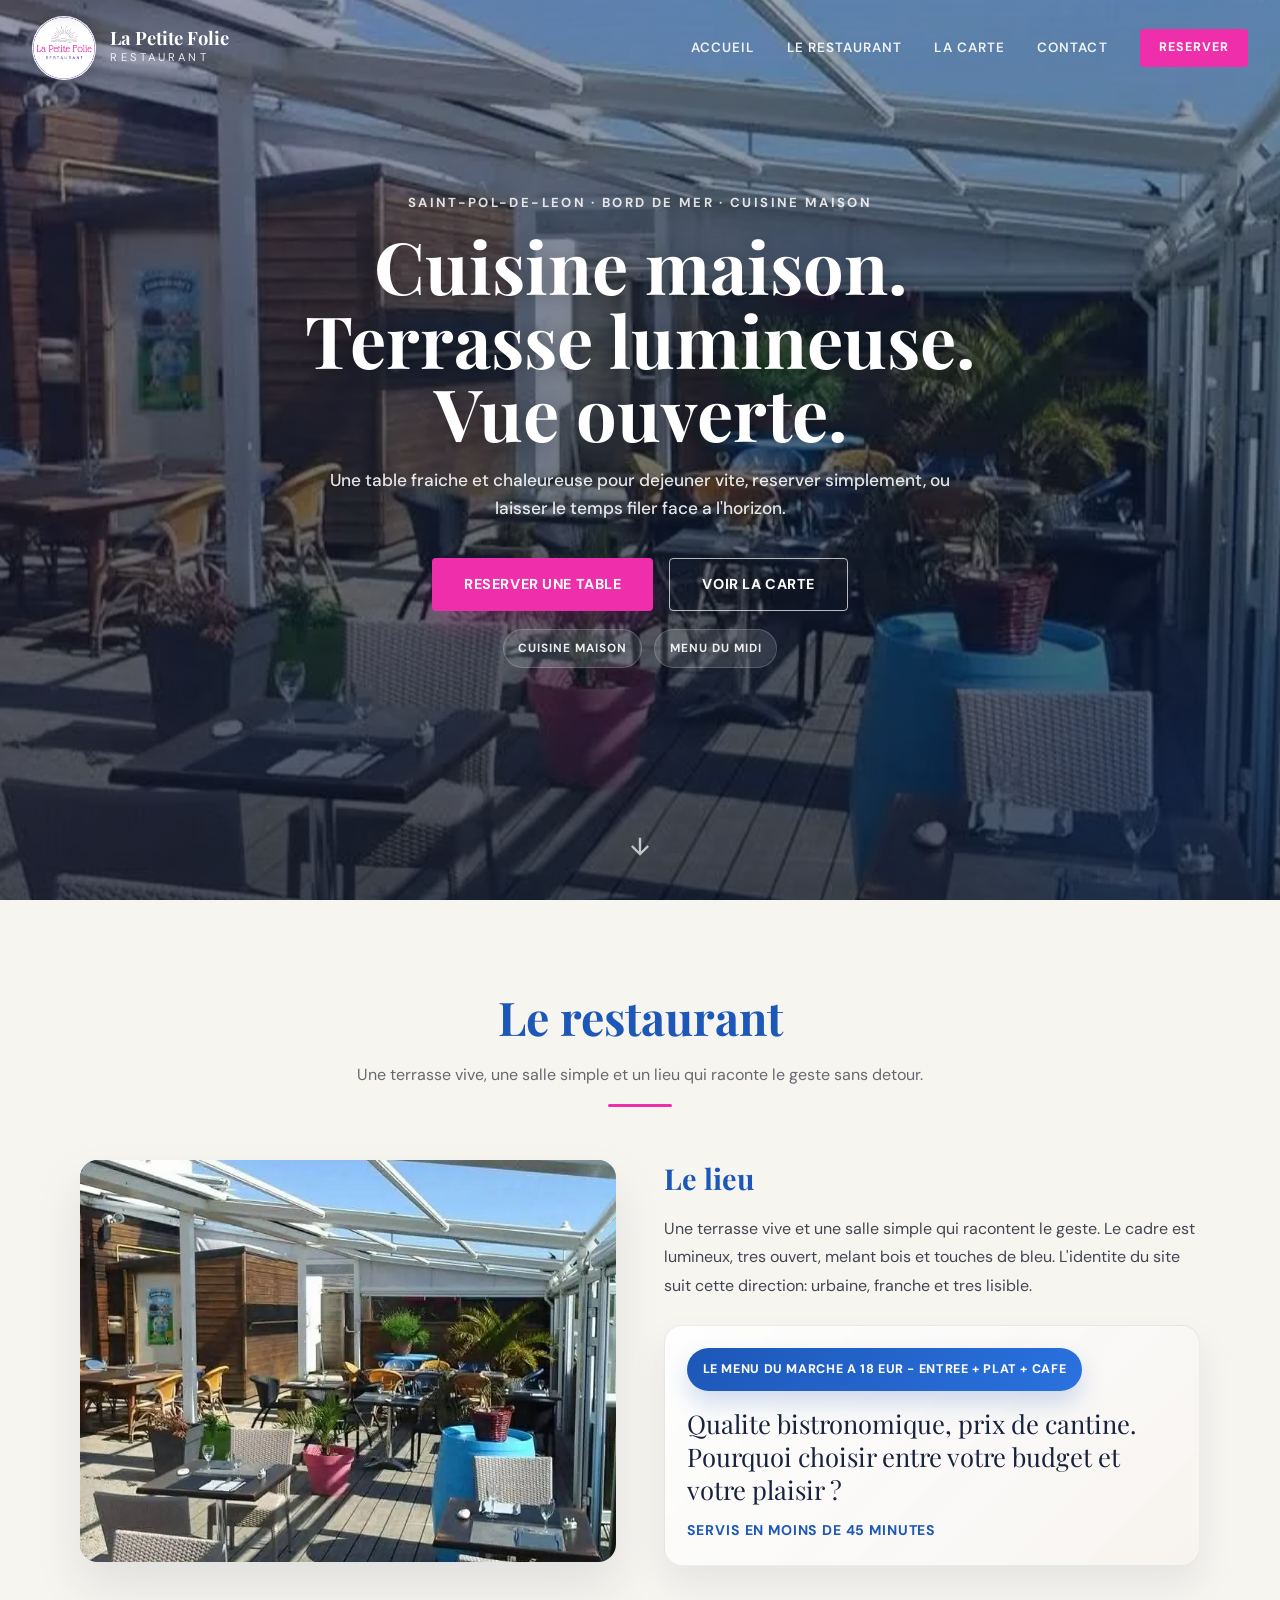
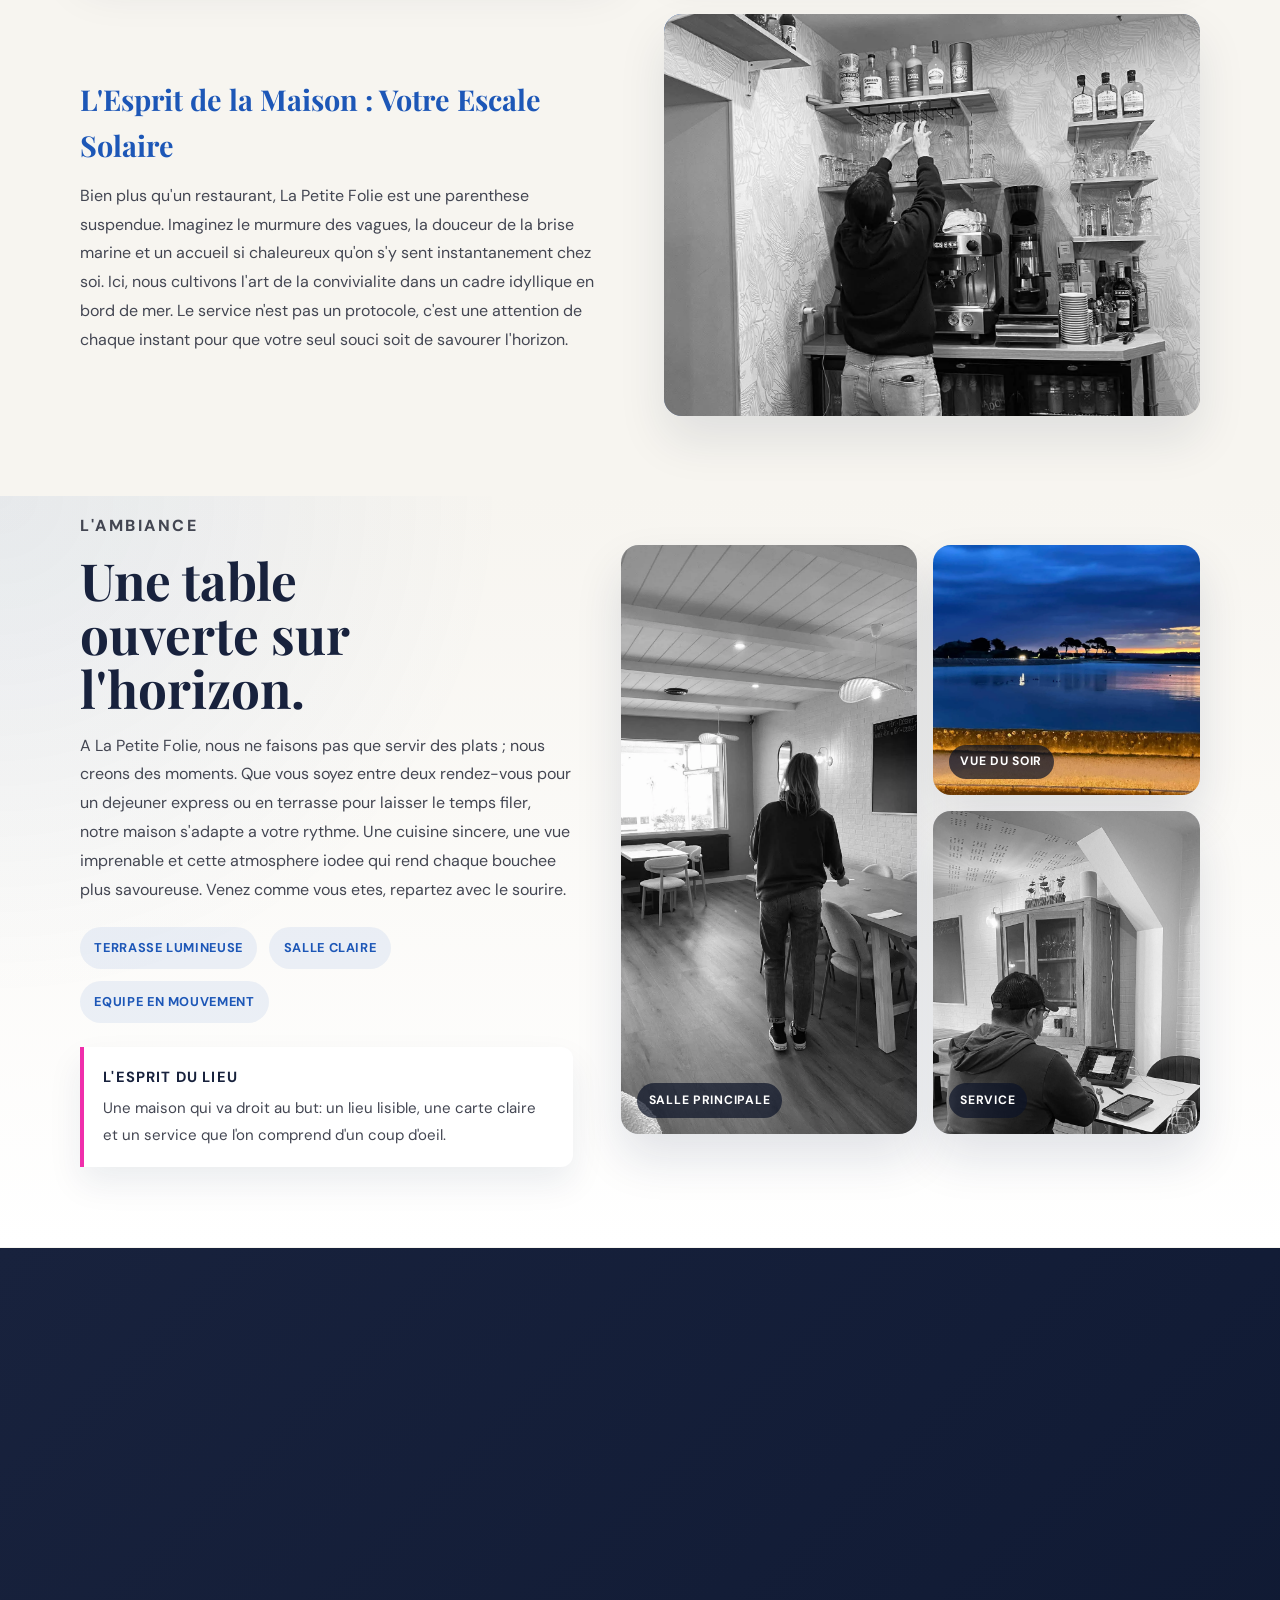
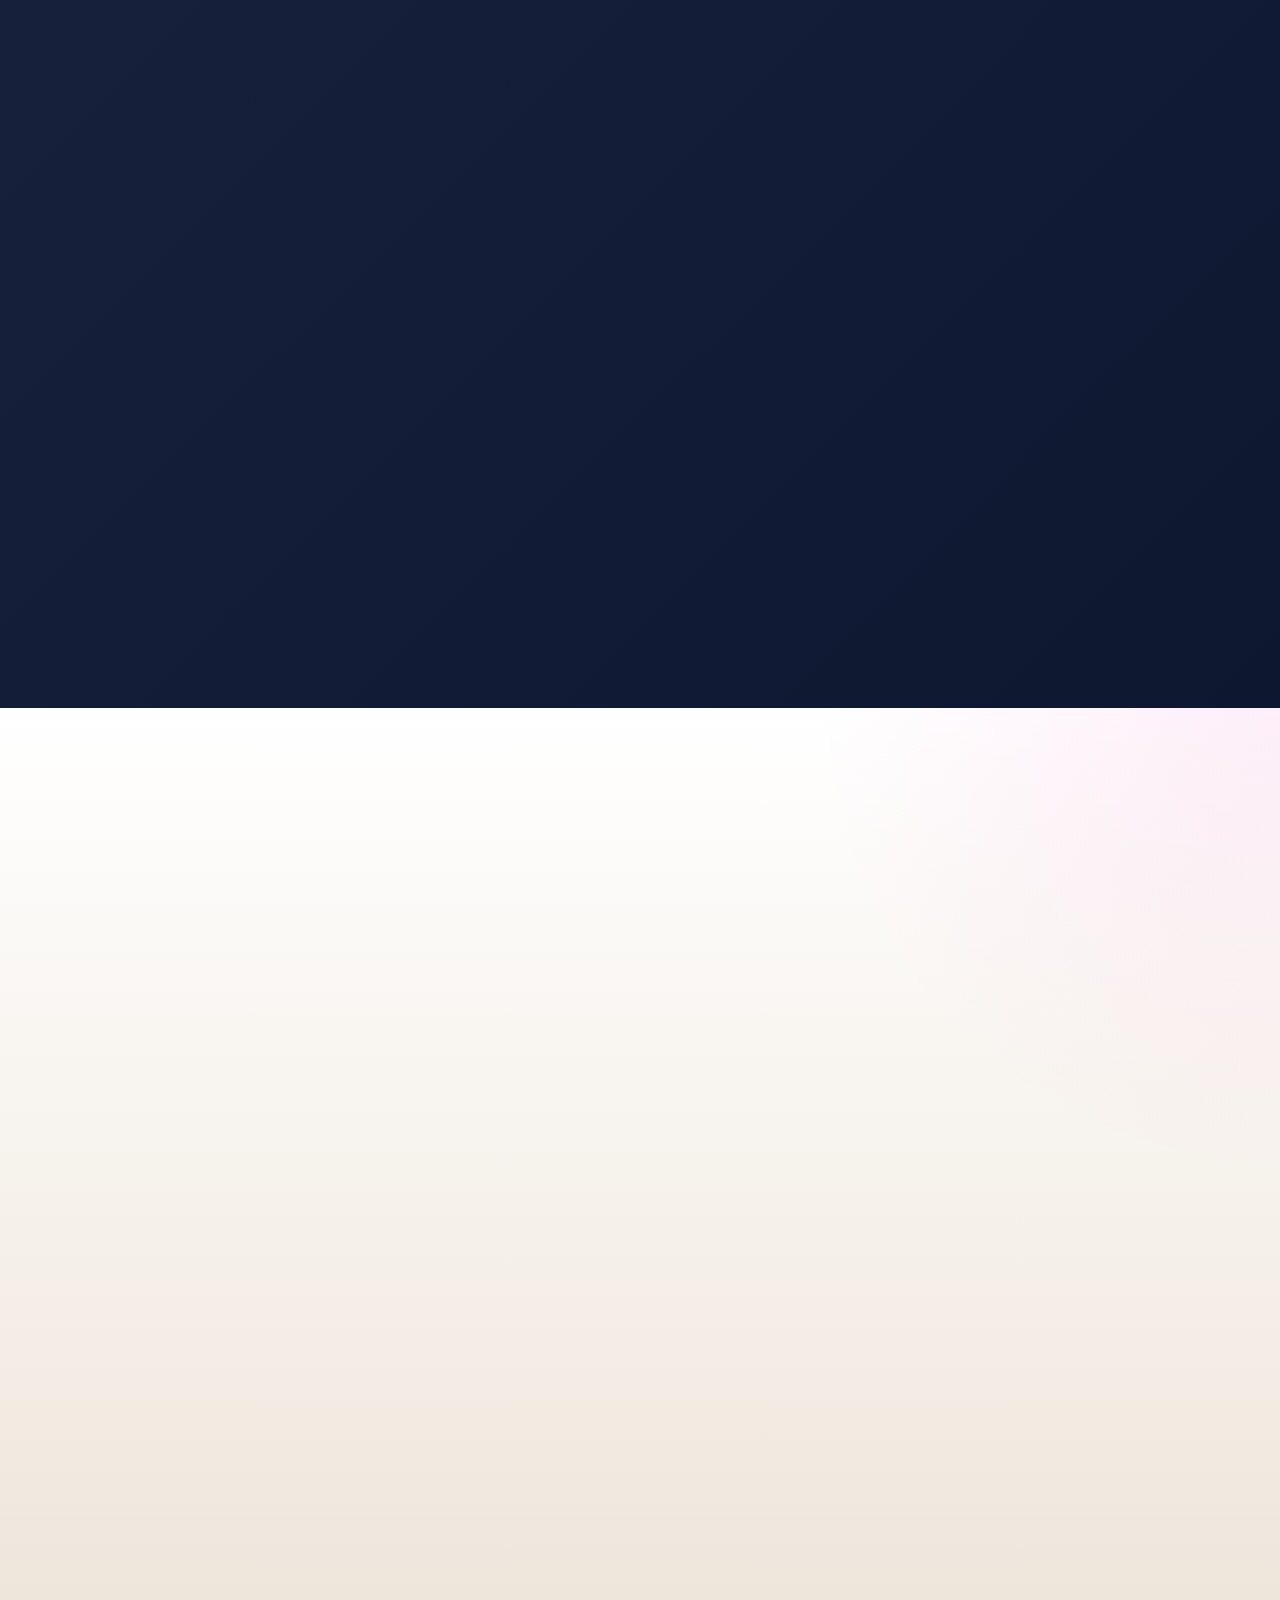
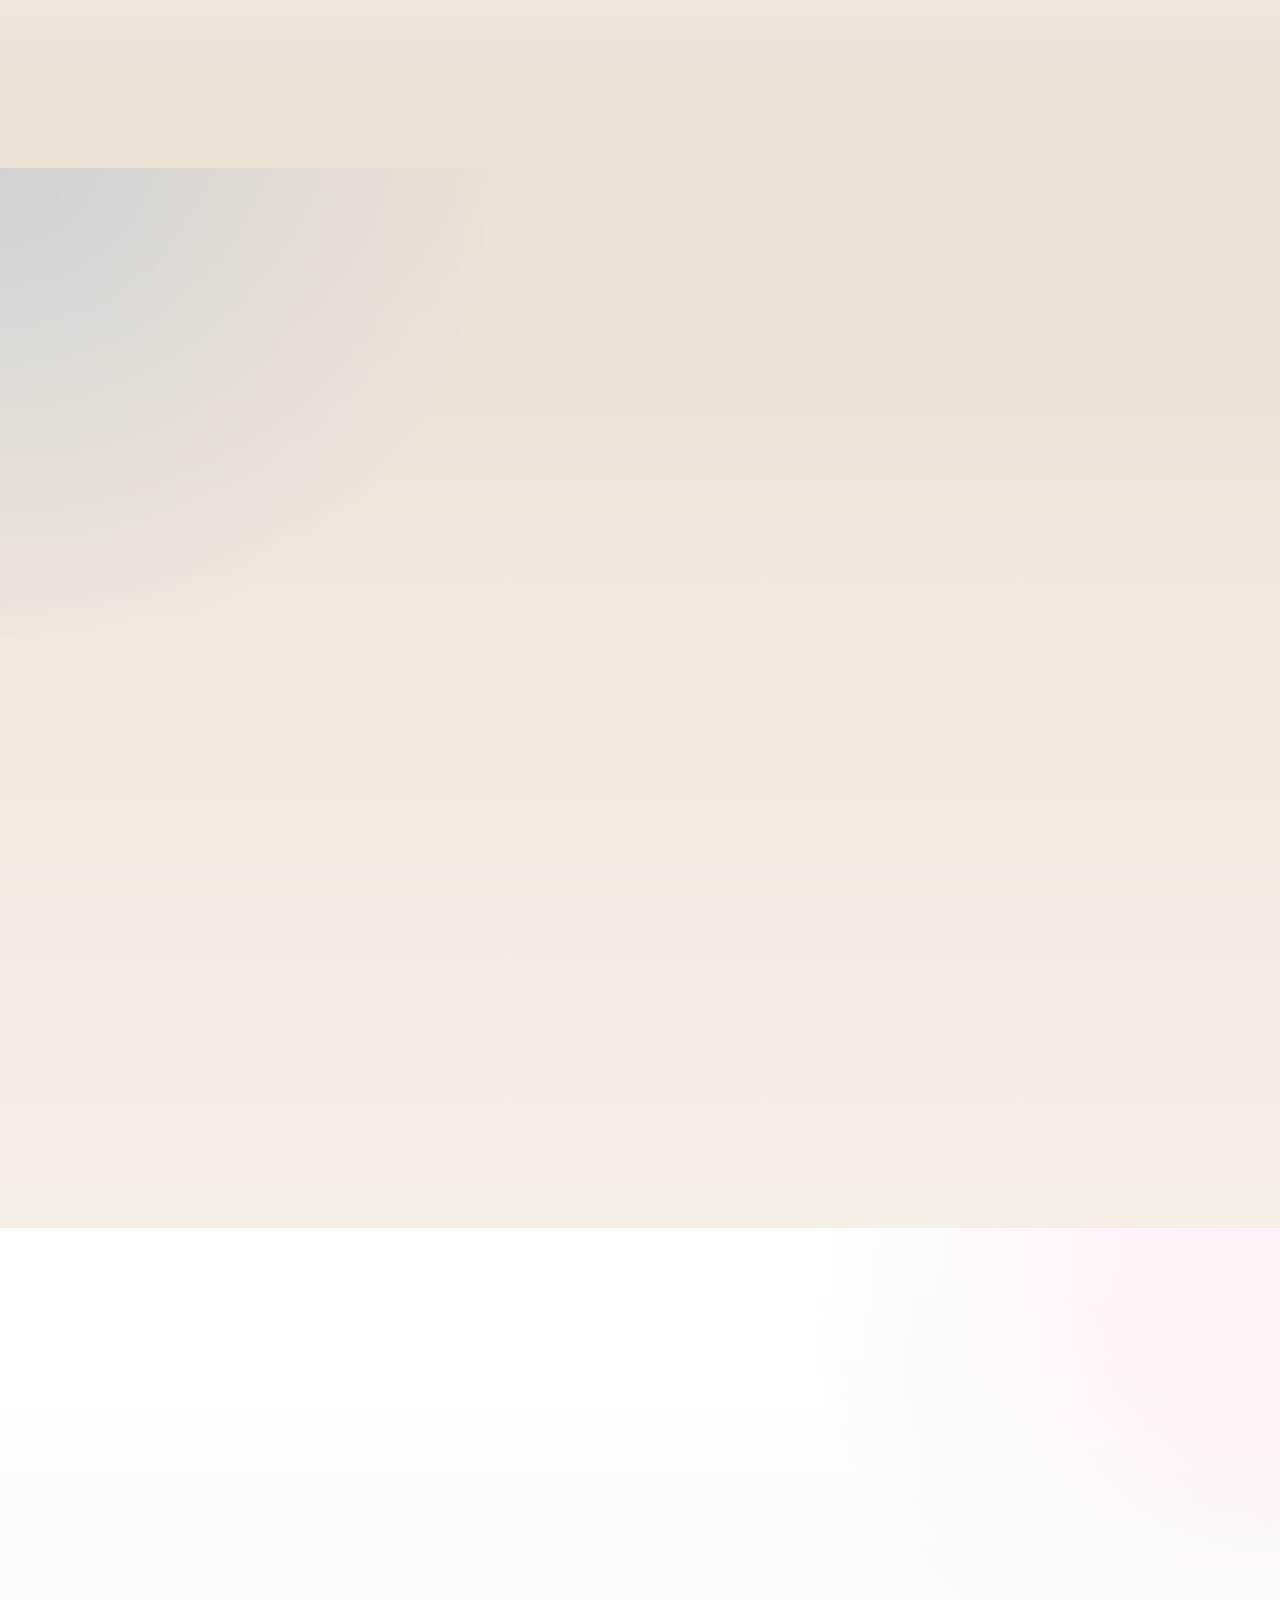
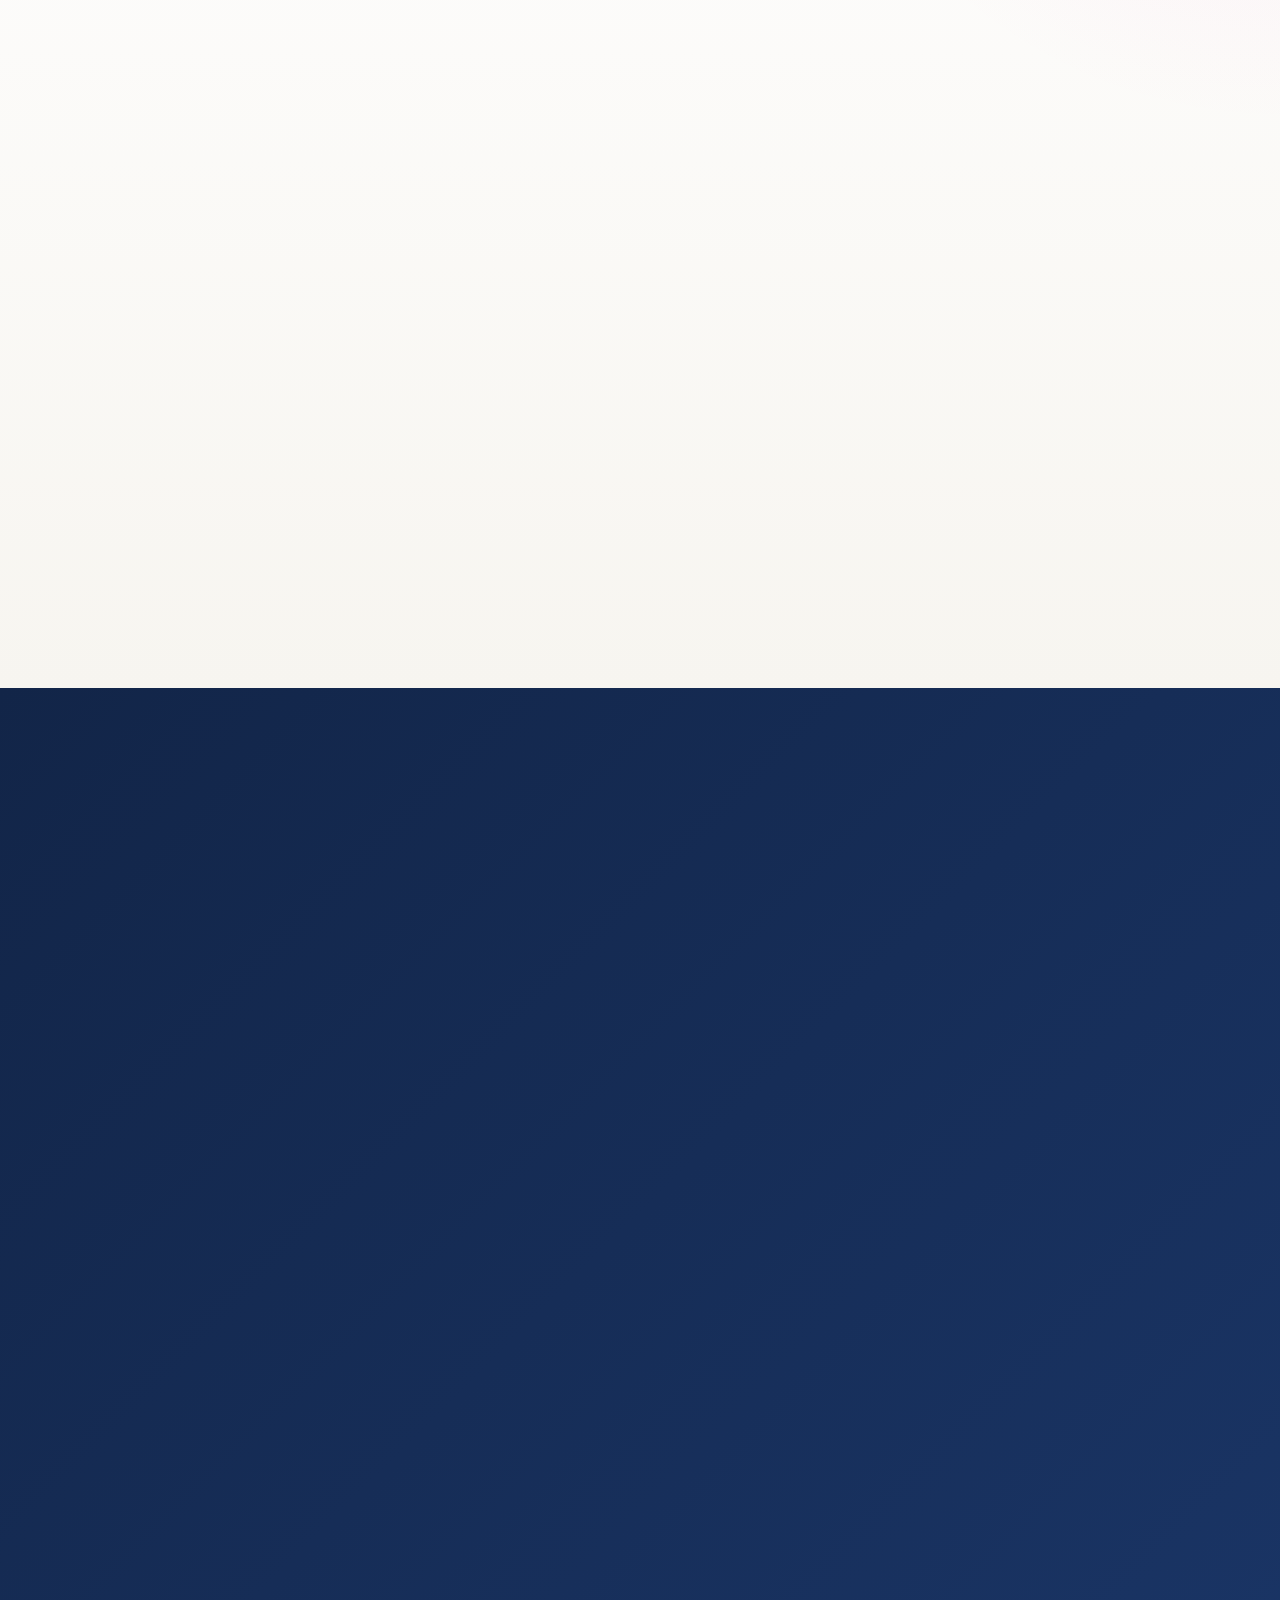
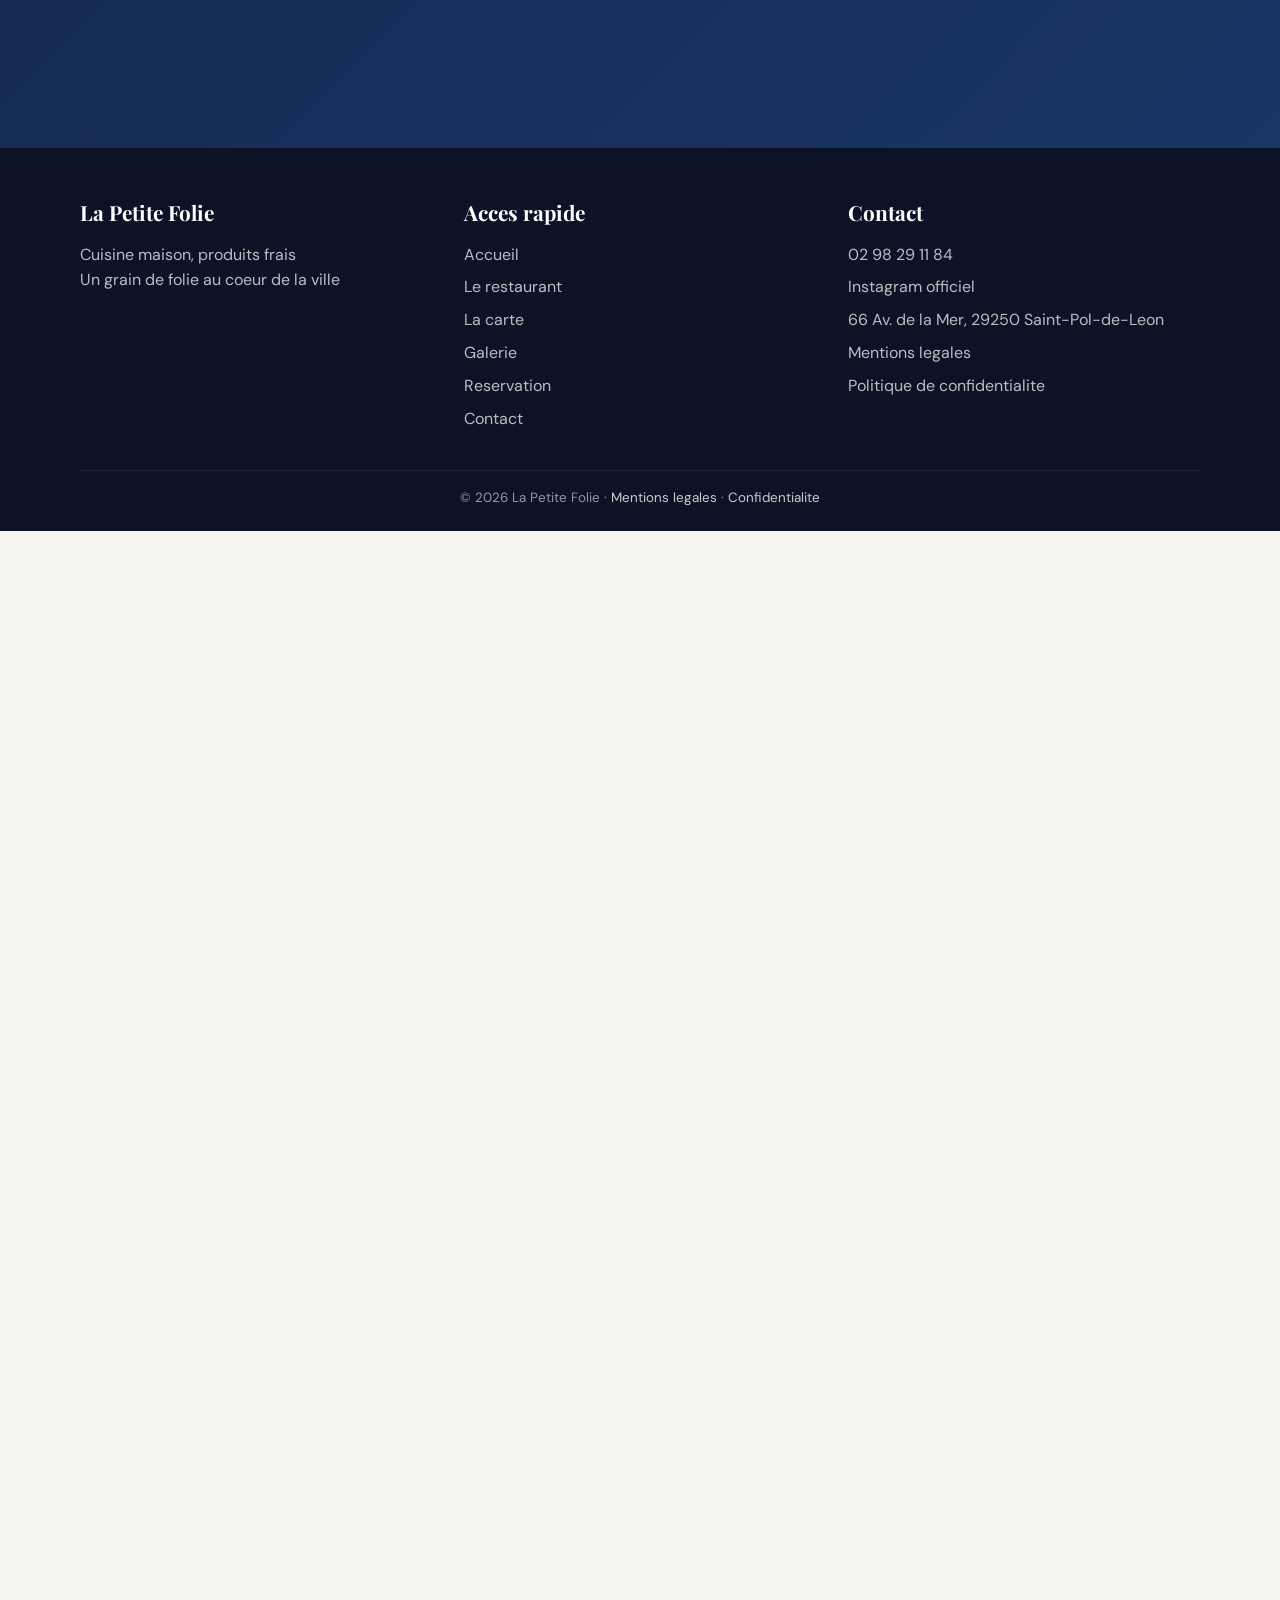
==== commit 8b54a693: "Improve image delivery and decorative SVG accessibility" ====
--- a/index.html
+++ b/index.html
@@ -35,7 +35,7 @@
   <link rel="apple-touch-icon" href="apple-touch-icon.png">
   <link rel="manifest" href="manifest.json">
   <link rel="llms" href="llms.txt">
-  <link rel="preload" as="image" href="assets/images/terrasse-jour.jpg">
+  <link rel="preload" as="image" href="assets/images/terrasse-jour.webp" type="image/webp">
   <link rel="preconnect" href="https://fonts.googleapis.com">
   <link rel="preconnect" href="https://fonts.gstatic.com" crossorigin>
   <link rel="preload" as="style" href="https://fonts.googleapis.com/css2?family=Playfair+Display:wght@400;600;700&family=DM+Sans:wght@400;500;700&display=swap">
@@ -103,7 +103,10 @@
   <a href="#main-content" class="skip-link">Aller au contenu</a>
   <header id="header" role="banner">
     <a href="#hero" class="logo" aria-label="Retour a l'accueil - La Petite Folie">
-      <img src="assets/images/logo-la-petite-folie.jpg" alt="Logo La Petite Folie" width="960" height="960" fetchpriority="high" decoding="async">
+      <picture>
+        <source srcset="assets/images/logo-la-petite-folie.webp" type="image/webp">
+        <img src="assets/images/logo-la-petite-folie.jpg" alt="Logo La Petite Folie" width="960" height="960" fetchpriority="high" decoding="async">
+      </picture>
       <span class="logo-text">
         <strong>La Petite Folie</strong>
         <em>Restaurant</em>
@@ -137,14 +140,17 @@
   <main id="main-content">
   <section class="hero" id="hero">
     <div class="hero-bg" id="heroBg">
-      <img
-        src="assets/images/terrasse-jour.jpg"
-        alt="Terrasse de La Petite Folie baignee de lumiere"
-        width="720"
-        height="960"
-        fetchpriority="high"
-        decoding="async"
-      >
+      <picture>
+        <source srcset="assets/images/terrasse-jour.webp" type="image/webp">
+        <img
+          src="assets/images/terrasse-jour.jpg"
+          alt="Terrasse de La Petite Folie baignee de lumiere"
+          width="720"
+          height="960"
+          fetchpriority="high"
+          decoding="async"
+        >
+      </picture>
     </div>
     <div class="hero-overlay"></div>
     <div class="hero-content">
@@ -163,7 +169,7 @@
       </div>
     </div>
     <div class="scroll-indicator" aria-hidden="true">
-      <svg viewBox="0 0 24 24"><path d="M12 5v14M5 12l7 7 7-7"/></svg>
+      <svg aria-hidden="true" viewBox="0 0 24 24"><path d="M12 5v14M5 12l7 7 7-7"/></svg>
     </div>
   </section>
 
@@ -177,7 +183,10 @@
 
       <div class="resto-grid reveal section-offset-lg">
         <div class="resto-img">
-          <img src="assets/images/terrasse-jour.jpg" alt="Terrasse de La Petite Folie" width="720" height="960" loading="lazy" decoding="async">
+          <picture>
+            <source srcset="assets/images/terrasse-jour.webp" type="image/webp">
+            <img src="assets/images/terrasse-jour.jpg" alt="Terrasse de La Petite Folie" width="720" height="960" loading="lazy" decoding="async">
+          </picture>
         </div>
         <div class="resto-text">
           <h3>Le lieu</h3>
@@ -196,7 +205,10 @@
 
       <div class="resto-grid reverse reveal section-offset-lg">
         <div class="resto-img">
-          <img src="assets/images/bar-equipe.jpg" alt="Equipe et bar de La Petite Folie" width="1536" height="2048" loading="lazy" decoding="async">
+          <picture>
+            <source srcset="assets/images/bar-equipe.webp" type="image/webp">
+            <img src="assets/images/bar-equipe.jpg" alt="Equipe et bar de La Petite Folie" width="1536" height="2048" loading="lazy" decoding="async">
+          </picture>
         </div>
         <div class="resto-text">
           <h3>L'Esprit de la Maison : Votre Escale Solaire</h3>
@@ -236,15 +248,24 @@
 
         <div class="experience-collage reveal reveal-delay-1">
           <figure class="experience-photo tall">
-            <img src="assets/images/salle-principale.jpg" alt="Salle principale de La Petite Folie" width="1536" height="2048" loading="lazy" decoding="async">
+            <picture>
+              <source srcset="assets/images/salle-principale.webp" type="image/webp">
+              <img src="assets/images/salle-principale.jpg" alt="Salle principale de La Petite Folie" width="1536" height="2048" loading="lazy" decoding="async">
+            </picture>
             <figcaption>Salle principale</figcaption>
           </figure>
           <figure class="experience-photo">
-            <img src="assets/images/vue-baie-soir.jpg" alt="Vue exterieure en fin de journee" width="2048" height="1536" loading="lazy" decoding="async">
+            <picture>
+              <source srcset="assets/images/vue-baie-soir.webp" type="image/webp">
+              <img src="assets/images/vue-baie-soir.jpg" alt="Vue exterieure en fin de journee" width="2048" height="1536" loading="lazy" decoding="async">
+            </picture>
             <figcaption>Vue du soir</figcaption>
           </figure>
           <figure class="experience-photo">
-            <img src="assets/images/salle-service.jpg" alt="Salle en service a La Petite Folie" width="1698" height="2048" loading="lazy" decoding="async">
+            <picture>
+              <source srcset="assets/images/salle-service.webp" type="image/webp">
+              <img src="assets/images/salle-service.jpg" alt="Salle en service a La Petite Folie" width="1698" height="2048" loading="lazy" decoding="async">
+            </picture>
             <figcaption>Service</figcaption>
           </figure>
         </div>
@@ -521,7 +542,10 @@
       <div class="kitchen-grid">
         <article class="kitchen-card reveal">
           <div class="kitchen-visual">
-            <img src="assets/images/cuisine-preparation.jpg" alt="Preparation en cuisine" width="1536" height="2048" loading="lazy" decoding="async">
+            <picture>
+              <source srcset="assets/images/cuisine-preparation.webp" type="image/webp">
+              <img src="assets/images/cuisine-preparation.jpg" alt="Preparation en cuisine" width="1536" height="2048" loading="lazy" decoding="async">
+            </picture>
           </div>
           <div class="kitchen-copy">
             <h3>Mise en place</h3>
@@ -531,7 +555,10 @@
 
         <article class="kitchen-card reveal reveal-delay-1">
           <div class="kitchen-visual">
-            <img src="assets/images/cuisine-details.jpg" alt="Detail de preparation culinaire" width="1536" height="2048" loading="lazy" decoding="async">
+            <picture>
+              <source srcset="assets/images/cuisine-details.webp" type="image/webp">
+              <img src="assets/images/cuisine-details.jpg" alt="Detail de preparation culinaire" width="1536" height="2048" loading="lazy" decoding="async">
+            </picture>
           </div>
           <div class="kitchen-copy">
             <h3>Travail du detail</h3>
@@ -541,7 +568,10 @@
 
         <article class="kitchen-card reveal reveal-delay-2">
           <div class="kitchen-visual">
-            <img src="assets/images/trancheuse-cuisine.jpg" alt="Outil et geste en cuisine" width="1536" height="2048" loading="lazy" decoding="async">
+            <picture>
+              <source srcset="assets/images/trancheuse-cuisine.webp" type="image/webp">
+              <img src="assets/images/trancheuse-cuisine.jpg" alt="Outil et geste en cuisine" width="1536" height="2048" loading="lazy" decoding="async">
+            </picture>
           </div>
           <div class="kitchen-copy">
             <h3>Outils et matiere</h3>
@@ -562,35 +592,59 @@
 
       <div class="galerie-grid section-offset-md">
         <figure class="galerie-item reveal">
-          <img src="assets/images/terrasse-jour.jpg" alt="Terrasse de La Petite Folie" width="720" height="960" loading="lazy" decoding="async">
+          <picture>
+            <source srcset="assets/images/terrasse-jour.webp" type="image/webp">
+            <img src="assets/images/terrasse-jour.jpg" alt="Terrasse de La Petite Folie" width="720" height="960" loading="lazy" decoding="async">
+          </picture>
           <figcaption>Terrasse</figcaption>
         </figure>
         <figure class="galerie-item reveal reveal-delay-1">
-          <img src="assets/images/vue-baie-soir.jpg" alt="Vue du soir sur l'exterieur" width="2048" height="1536" loading="lazy" decoding="async">
+          <picture>
+            <source srcset="assets/images/vue-baie-soir.webp" type="image/webp">
+            <img src="assets/images/vue-baie-soir.jpg" alt="Vue du soir sur l'exterieur" width="2048" height="1536" loading="lazy" decoding="async">
+          </picture>
           <figcaption>Vue du soir</figcaption>
         </figure>
         <figure class="galerie-item reveal reveal-delay-2">
-          <img src="assets/images/salle-principale.jpg" alt="Salle principale du restaurant" width="1536" height="2048" loading="lazy" decoding="async">
+          <picture>
+            <source srcset="assets/images/salle-principale.webp" type="image/webp">
+            <img src="assets/images/salle-principale.jpg" alt="Salle principale du restaurant" width="1536" height="2048" loading="lazy" decoding="async">
+          </picture>
           <figcaption>Salle principale</figcaption>
         </figure>
         <figure class="galerie-item reveal">
-          <img src="assets/images/salle-service.jpg" alt="Service en salle" width="1698" height="2048" loading="lazy" decoding="async">
+          <picture>
+            <source srcset="assets/images/salle-service.webp" type="image/webp">
+            <img src="assets/images/salle-service.jpg" alt="Service en salle" width="1698" height="2048" loading="lazy" decoding="async">
+          </picture>
           <figcaption>Service</figcaption>
         </figure>
         <figure class="galerie-item reveal reveal-delay-1">
-          <img src="assets/images/bar-equipe.jpg" alt="Equipe et bar du restaurant" width="1536" height="2048" loading="lazy" decoding="async">
+          <picture>
+            <source srcset="assets/images/bar-equipe.webp" type="image/webp">
+            <img src="assets/images/bar-equipe.jpg" alt="Equipe et bar du restaurant" width="1536" height="2048" loading="lazy" decoding="async">
+          </picture>
           <figcaption>Equipe</figcaption>
         </figure>
         <figure class="galerie-item reveal reveal-delay-2">
-          <img src="assets/images/cuisine-preparation.jpg" alt="Preparation en cuisine" width="1536" height="2048" loading="lazy" decoding="async">
+          <picture>
+            <source srcset="assets/images/cuisine-preparation.webp" type="image/webp">
+            <img src="assets/images/cuisine-preparation.jpg" alt="Preparation en cuisine" width="1536" height="2048" loading="lazy" decoding="async">
+          </picture>
           <figcaption>Preparation</figcaption>
         </figure>
         <figure class="galerie-item reveal">
-          <img src="assets/images/cuisine-details.jpg" alt="Detail de preparation culinaire" width="1536" height="2048" loading="lazy" decoding="async">
+          <picture>
+            <source srcset="assets/images/cuisine-details.webp" type="image/webp">
+            <img src="assets/images/cuisine-details.jpg" alt="Detail de preparation culinaire" width="1536" height="2048" loading="lazy" decoding="async">
+          </picture>
           <figcaption>Detail</figcaption>
         </figure>
         <figure class="galerie-item reveal reveal-delay-1">
-          <img src="assets/images/trancheuse-cuisine.jpg" alt="Outils et geste en cuisine" width="1536" height="2048" loading="lazy" decoding="async">
+          <picture>
+            <source srcset="assets/images/trancheuse-cuisine.webp" type="image/webp">
+            <img src="assets/images/trancheuse-cuisine.jpg" alt="Outils et geste en cuisine" width="1536" height="2048" loading="lazy" decoding="async">
+          </picture>
           <figcaption>Geste</figcaption>
         </figure>
       </div>
@@ -743,7 +797,7 @@
         <div class="contact-info reveal">
           <div class="contact-item">
             <div class="contact-icon">
-              <svg viewBox="0 0 24 24"><path d="M22 16.92v3a2 2 0 0 1-2.18 2 19.79 19.79 0 0 1-8.63-3.07 19.5 19.5 0 0 1-6-6 19.79 19.79 0 0 1-3.07-8.67A2 2 0 0 1 4.11 2h3a2 2 0 0 1 2 1.72 12.84 12.84 0 0 0 .7 2.81 2 2 0 0 1-.45 2.11L8.09 9.91a16 16 0 0 0 6 6l1.27-1.27a2 2 0 0 1 2.11-.45 12.84 12.84 0 0 0 2.81.7A2 2 0 0 1 22 16.92z"/></svg>
+              <svg aria-hidden="true" viewBox="0 0 24 24"><path d="M22 16.92v3a2 2 0 0 1-2.18 2 19.79 19.79 0 0 1-8.63-3.07 19.5 19.5 0 0 1-6-6 19.79 19.79 0 0 1-3.07-8.67A2 2 0 0 1 4.11 2h3a2 2 0 0 1 2 1.72 12.84 12.84 0 0 0 .7 2.81 2 2 0 0 1-.45 2.11L8.09 9.91a16 16 0 0 0 6 6l1.27-1.27a2 2 0 0 1 2.11-.45 12.84 12.84 0 0 0 2.81.7A2 2 0 0 1 22 16.92z"/></svg>
             </div>
             <div class="contact-item-text">
               <h4>Telephone</h4>
@@ -753,7 +807,7 @@
 
           <div class="contact-item">
             <div class="contact-icon">
-              <svg viewBox="0 0 24 24"><path d="M21 10c0 7-9 13-9 13s-9-6-9-13a9 9 0 0 1 18 0z"/><circle cx="12" cy="10" r="3"/></svg>
+              <svg aria-hidden="true" viewBox="0 0 24 24"><path d="M21 10c0 7-9 13-9 13s-9-6-9-13a9 9 0 0 1 18 0z"/><circle cx="12" cy="10" r="3"/></svg>
             </div>
             <div class="contact-item-text">
               <h4>Adresse</h4>
@@ -763,7 +817,7 @@
 
           <div class="contact-item">
             <div class="contact-icon">
-              <svg viewBox="0 0 24 24"><path d="M4 4h16c1.1 0 2 .9 2 2v12c0 1.1-.9 2-2 2H4c-1.1 0-2-.9-2-2V6c0-1.1.9-2 2-2z"/><polyline points="22,6 12,13 2,6"/></svg>
+              <svg aria-hidden="true" viewBox="0 0 24 24"><path d="M4 4h16c1.1 0 2 .9 2 2v12c0 1.1-.9 2-2 2H4c-1.1 0-2-.9-2-2V6c0-1.1.9-2 2-2z"/><polyline points="22,6 12,13 2,6"/></svg>
             </div>
             <div class="contact-item-text">
               <h4>Instagram</h4>
@@ -773,7 +827,7 @@
 
           <div class="contact-social">
             <a href="tel:0298291184" class="social-link social-call" aria-label="Appeler le restaurant">
-              <svg viewBox="0 0 24 24"><path d="M22 16.92v3a2 2 0 0 1-2.18 2 19.79 19.79 0 0 1-8.63-3.07 19.5 19.5 0 0 1-6-6 19.79 19.79 0 0 1-3.07-8.67A2 2 0 0 1 4.11 2h3a2 2 0 0 1 2 1.72 12.84 12.84 0 0 0 .7 2.81 2 2 0 0 1-.45 2.11L8.09 9.91a16 16 0 0 0 6 6l1.27-1.27a2 2 0 0 1 2.11-.45 12.84 12.84 0 0 0 2.81.7A2 2 0 0 1 22 16.92z" fill="#fff"/></svg>
+              <svg aria-hidden="true" viewBox="0 0 24 24"><path d="M22 16.92v3a2 2 0 0 1-2.18 2 19.79 19.79 0 0 1-8.63-3.07 19.5 19.5 0 0 1-6-6 19.79 19.79 0 0 1-3.07-8.67A2 2 0 0 1 4.11 2h3a2 2 0 0 1 2 1.72 12.84 12.84 0 0 0 .7 2.81 2 2 0 0 1-.45 2.11L8.09 9.91a16 16 0 0 0 6 6l1.27-1.27a2 2 0 0 1 2.11-.45 12.84 12.84 0 0 0 2.81.7A2 2 0 0 1 22 16.92z" fill="#fff"/></svg>
             </a>
             <a href="https://www.instagram.com/lapetitefolie29/" target="_blank" rel="noopener noreferrer" class="social-link" aria-label="Instagram">
               <svg viewBox="0 0 24 24" aria-hidden="true">
@@ -783,7 +837,7 @@
               </svg>
             </a>
             <a href="https://www.google.com/maps/search/?api=1&query=66+Av.+de+la+Mer+29250+Saint-Pol-de-Leon" target="_blank" rel="noopener noreferrer" class="social-link" aria-label="Google Maps">
-              <svg viewBox="0 0 24 24"><path d="M21 10c0 7-9 13-9 13s-9-6-9-13a9 9 0 0 1 18 0z" fill="none" stroke="#fff" stroke-width="2"/><circle cx="12" cy="10" r="3" fill="#fff"/></svg>
+              <svg aria-hidden="true" viewBox="0 0 24 24"><path d="M21 10c0 7-9 13-9 13s-9-6-9-13a9 9 0 0 1 18 0z" fill="none" stroke="#fff" stroke-width="2"/><circle cx="12" cy="10" r="3" fill="#fff"/></svg>
             </a>
           </div>
         </div>
@@ -801,11 +855,17 @@
           </div>
           <div class="contact-docs">
             <figure class="contact-doc-card">
-              <img src="assets/images/menu-formule.jpg" alt="Visuel des formules du midi" width="1409" height="2000" loading="lazy" decoding="async">
+              <picture>
+                <source srcset="assets/images/menu-formule.webp" type="image/webp">
+                <img src="assets/images/menu-formule.jpg" alt="Visuel des formules du midi" width="1409" height="2000" loading="lazy" decoding="async">
+              </picture>
               <figcaption>Formules du midi</figcaption>
             </figure>
             <figure class="contact-doc-card">
-              <img src="assets/images/horaires.jpg" alt="Visuel des horaires du restaurant" width="1410" height="2001" loading="lazy" decoding="async">
+              <picture>
+                <source srcset="assets/images/horaires.webp" type="image/webp">
+                <img src="assets/images/horaires.jpg" alt="Visuel des horaires du restaurant" width="1410" height="2001" loading="lazy" decoding="async">
+              </picture>
               <figcaption>Horaires</figcaption>
             </figure>
           </div>
--- a/assets/css/styles.css
+++ b/assets/css/styles.css
@@ -152,6 +152,10 @@
   border-radius: 50%;
   background: #fff;
   box-shadow: 0 8px 24px rgba(0, 0, 0, 0.18);
+}
+
+.logo picture {
+  display: block;
 }
 
 .logo-text {
@@ -378,6 +382,21 @@
   width: 100%;
   height: 100%;
   object-fit: cover;
+}
+
+.hero-bg picture,
+.resto-img picture,
+.experience-photo picture,
+.kitchen-visual picture,
+.galerie-item picture {
+  display: block;
+  width: 100%;
+  height: 100%;
+}
+
+.contact-doc-card picture {
+  display: block;
+  width: 100%;
 }
 
 .hero-overlay {
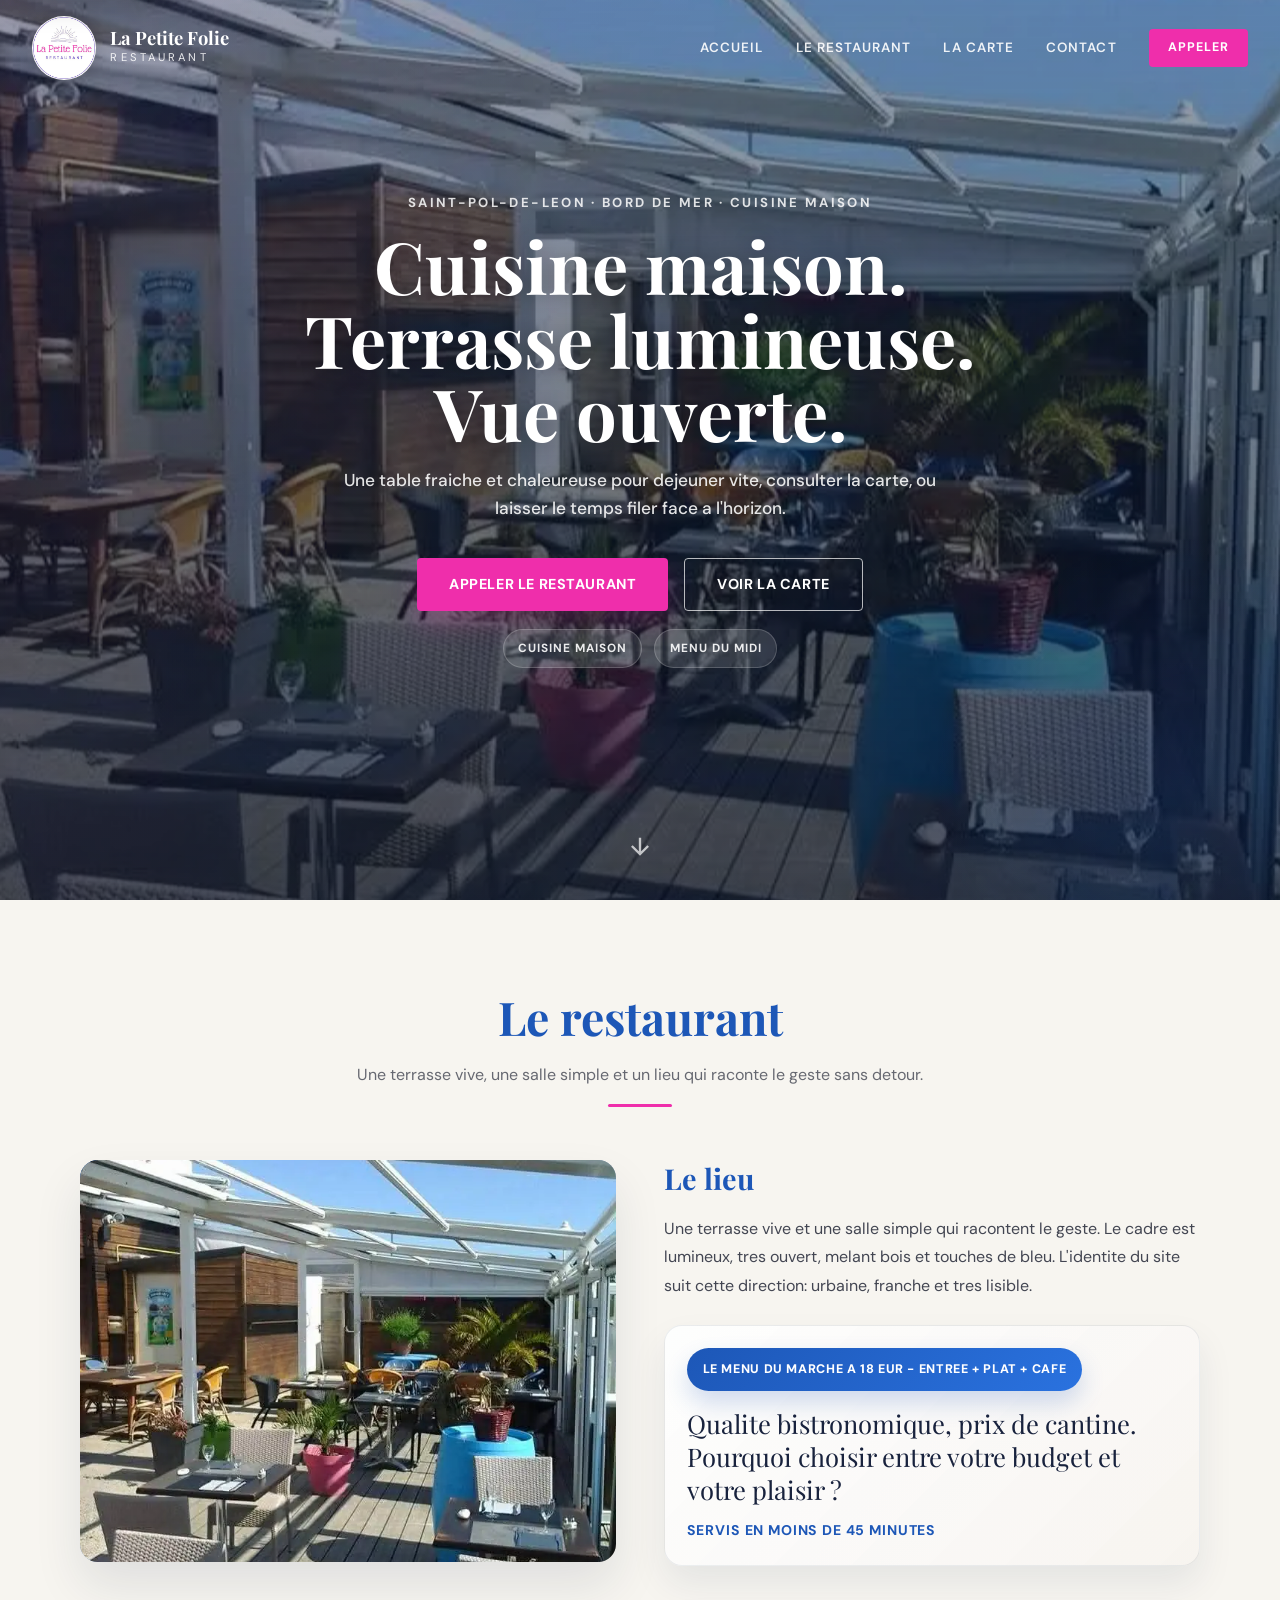
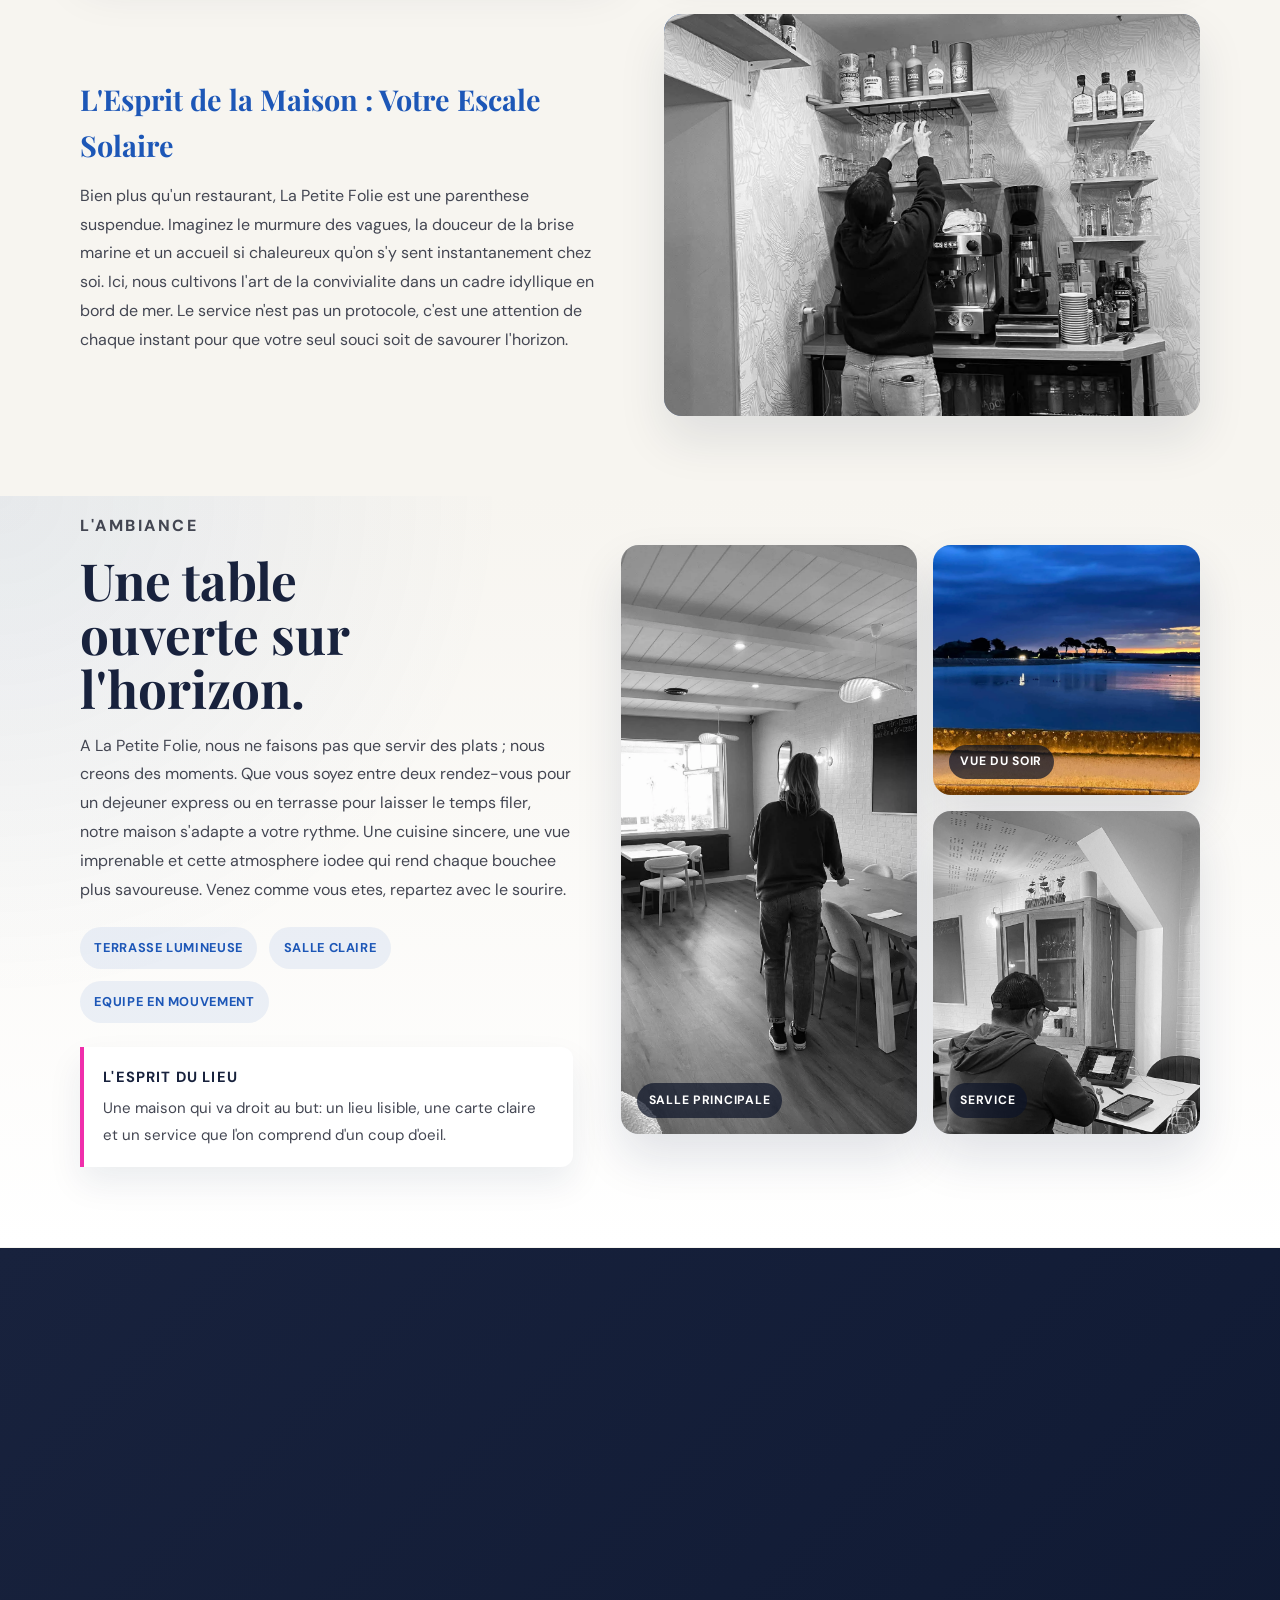
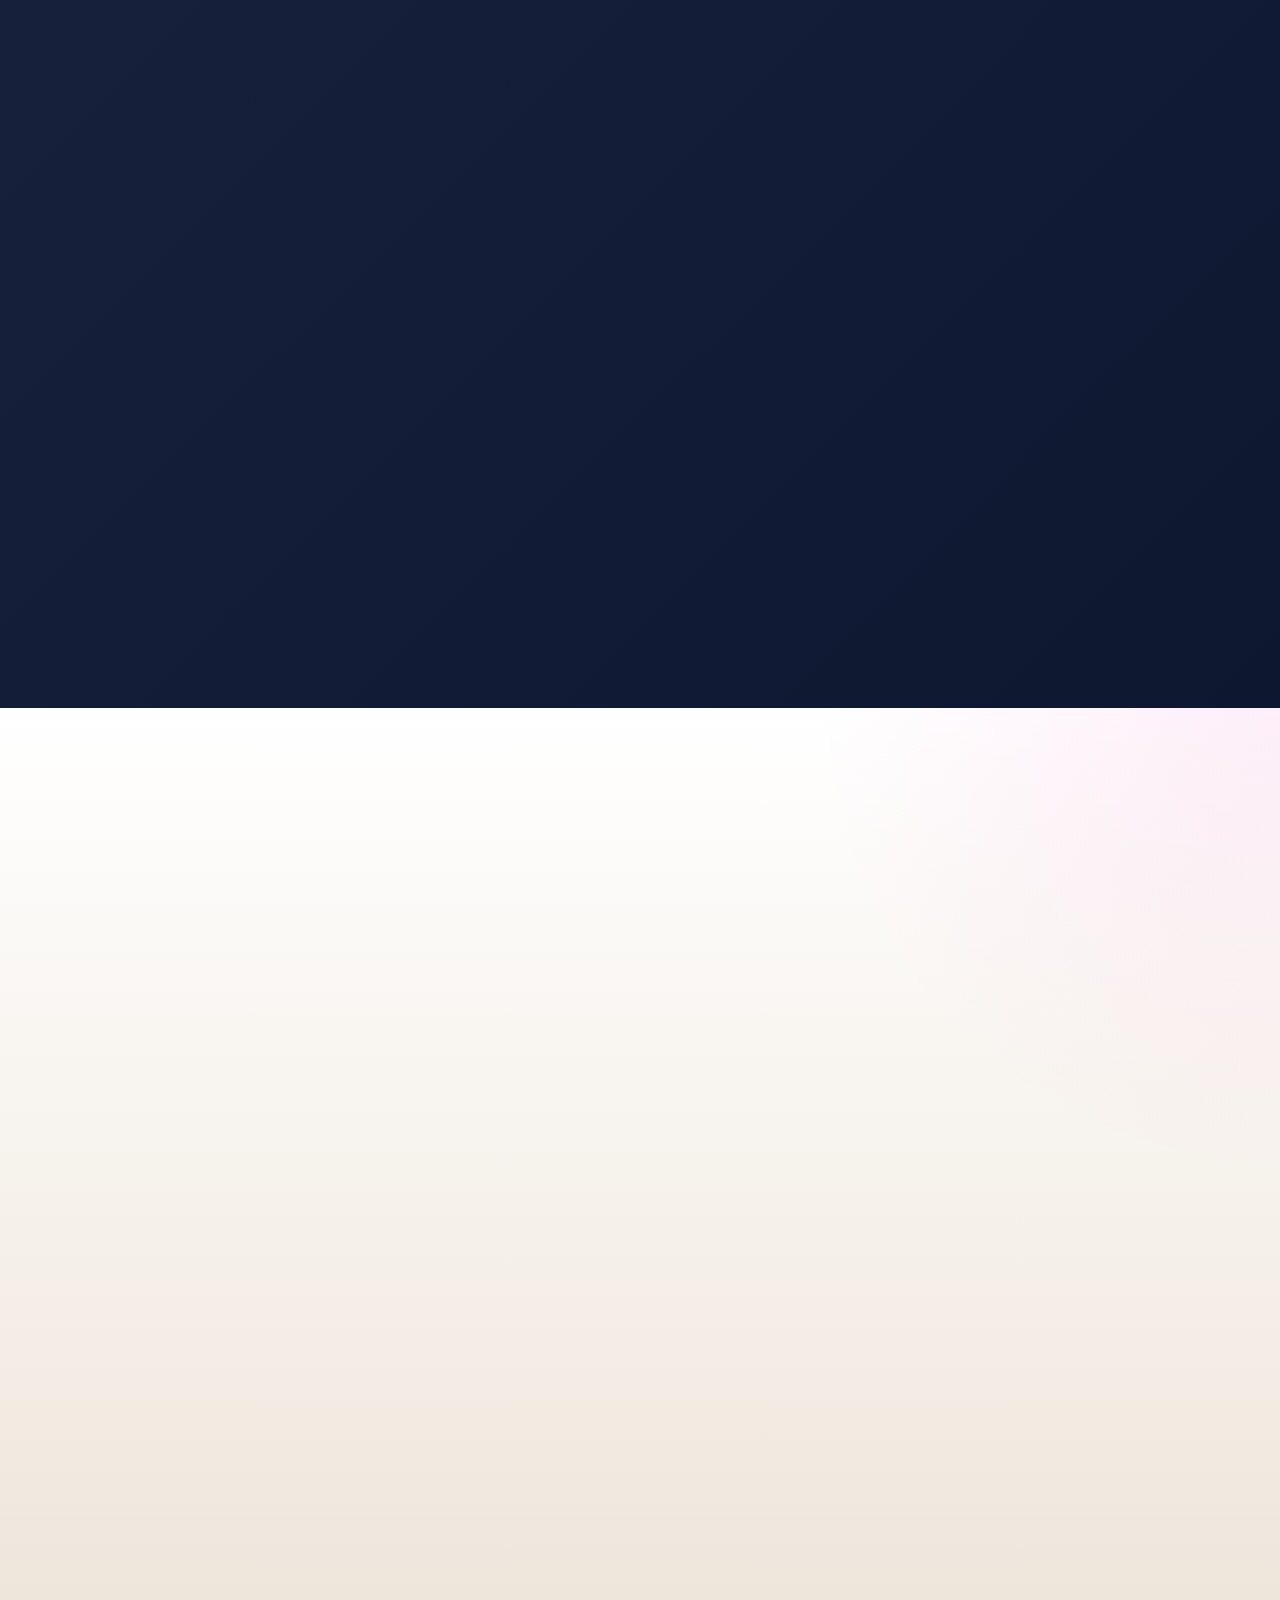
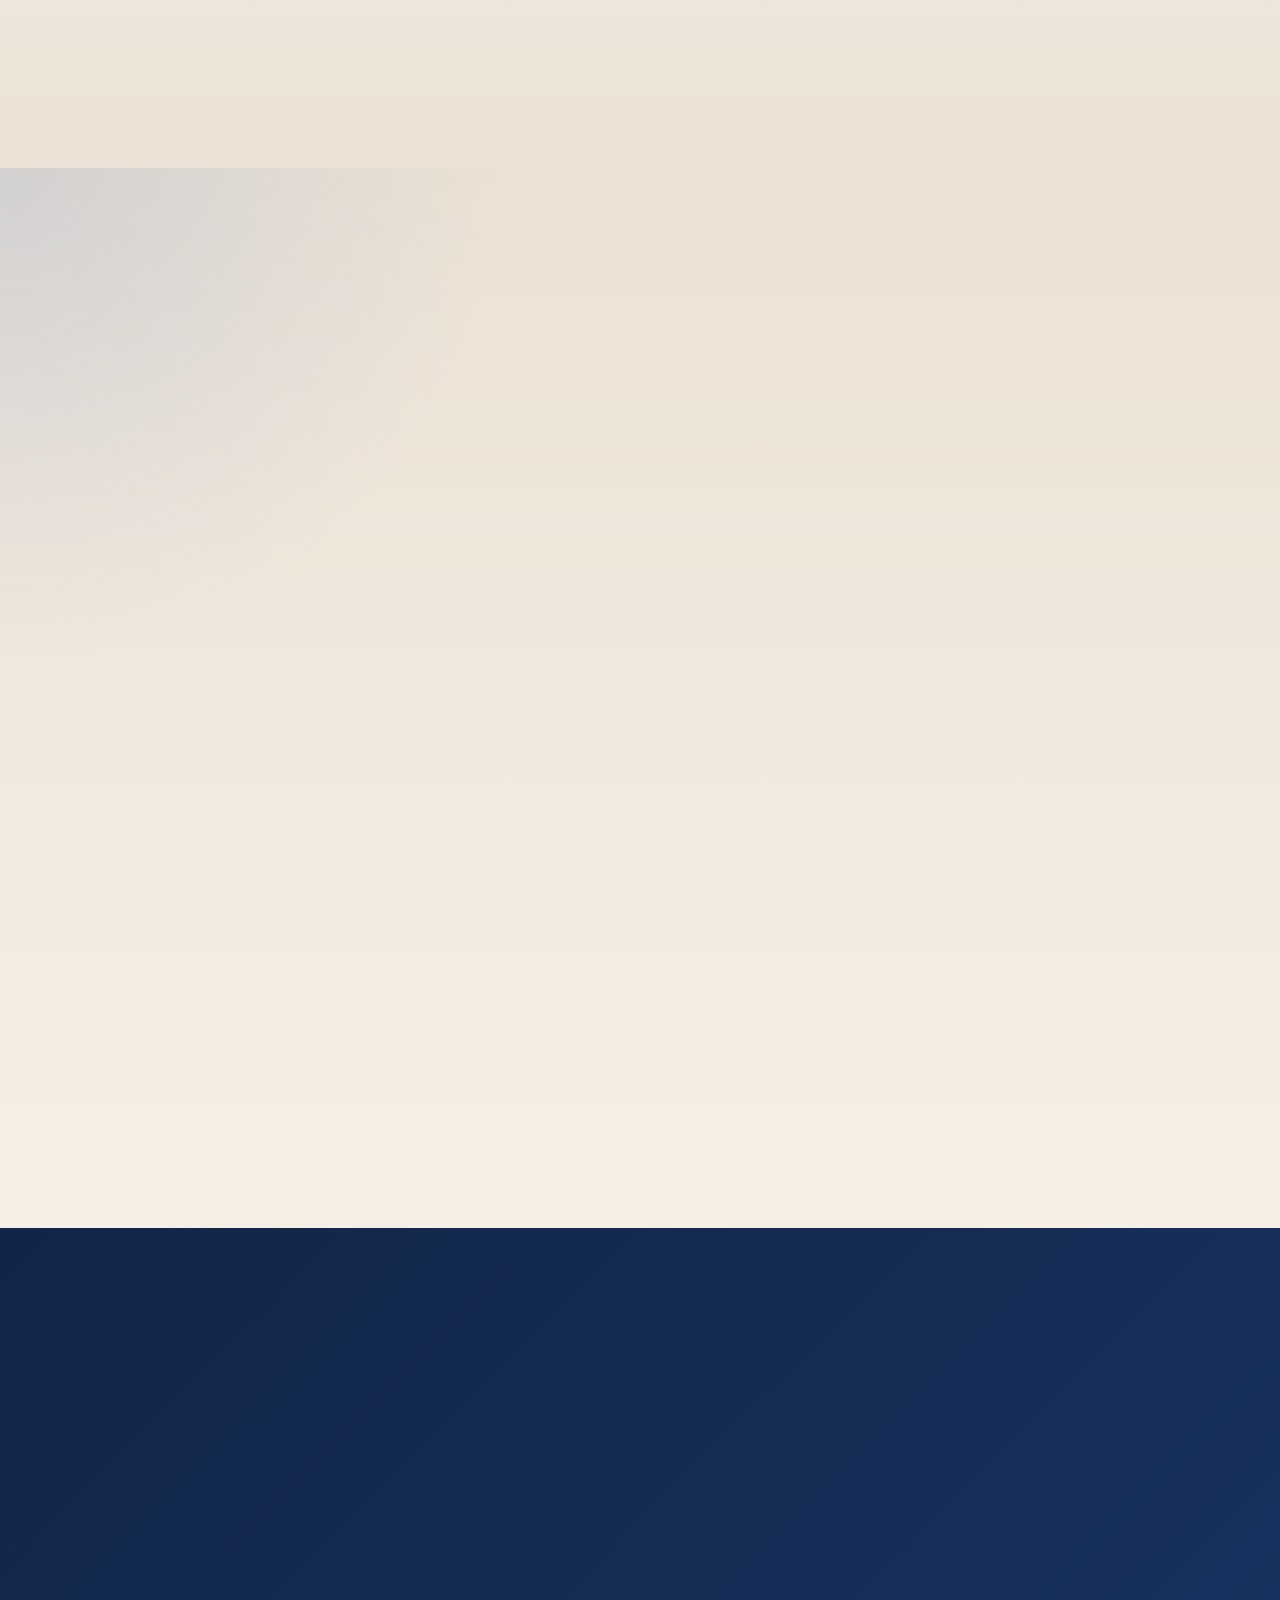
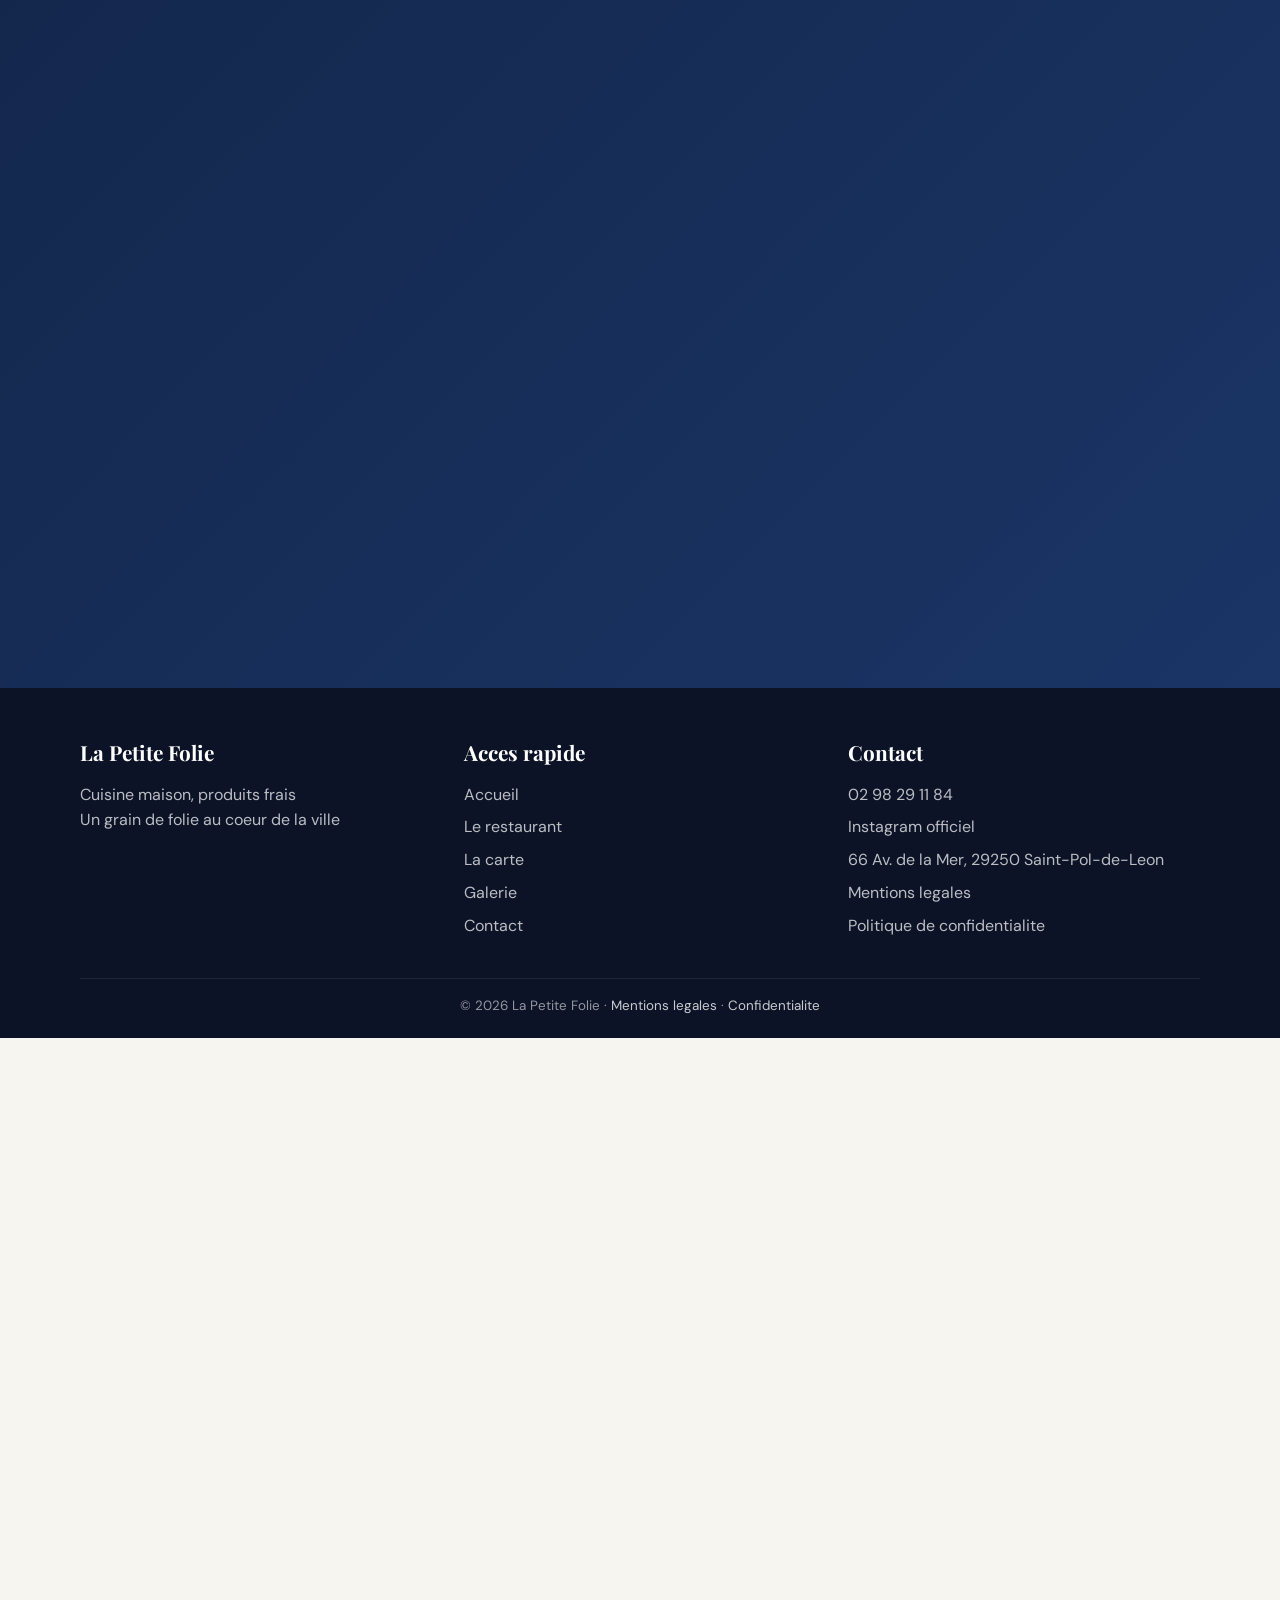
==== commit d329eff5: "Stabilize mobile accordions and remove reservation" ====
--- a/index.html
+++ b/index.html
@@ -118,7 +118,7 @@
       <a href="#restaurant">Le restaurant</a>
       <a href="#carte">La carte</a>
       <a href="#contact">Contact</a>
-      <a href="#reservation" class="btn-reserve-nav">Reserver</a>
+      <a href="tel:0298291184" class="btn-reserve-nav">Appeler</a>
     </nav>
 
     <button class="hamburger" type="button" aria-label="Ouvrir le menu de navigation" aria-expanded="false" aria-controls="mobileNav" id="hamburgerBtn">
@@ -134,7 +134,7 @@
     <a href="#restaurant" data-mobile-close="true">Le restaurant</a>
     <a href="#carte" data-mobile-close="true">La carte</a>
     <a href="#contact" data-mobile-close="true">Contact</a>
-    <a href="#reservation" class="btn-primary mobile-cta" data-mobile-close="true">Reserver</a>
+    <a href="tel:0298291184" class="btn-primary mobile-cta" data-mobile-close="true">Appeler</a>
   </div>
 
   <main id="main-content">
@@ -157,10 +157,10 @@
       <p class="hero-kicker reveal">Saint-Pol-de-Leon &middot; Bord de mer &middot; Cuisine maison</p>
       <h1 class="reveal reveal-delay-1">Cuisine maison. Terrasse lumineuse. Vue ouverte.</h1>
       <p class="hero-sub reveal reveal-delay-2">
-        Une table fraiche et chaleureuse pour dejeuner vite, reserver simplement, ou laisser le temps filer face a l'horizon.
+        Une table fraiche et chaleureuse pour dejeuner vite, consulter la carte, ou laisser le temps filer face a l'horizon.
       </p>
       <div class="hero-buttons reveal reveal-delay-3">
-        <a href="#reservation" class="btn-primary">Reserver une table</a>
+        <a href="tel:0298291184" class="btn-primary">Appeler le restaurant</a>
         <a href="#carte" class="btn-secondary">Voir la carte</a>
       </div>
       <div class="hero-highlights reveal reveal-delay-3">
@@ -651,83 +651,6 @@
     </div>
   </section>
 
-  <section id="reservation">
-    <div class="section-inner">
-      <div class="reveal">
-        <h2 class="section-title">Reservation</h2>
-        <p class="section-subtitle">Envoyez votre demande directement au restaurant. Vous recevrez un retour selon les disponibilites du service.</p>
-        <div class="wave-divider"></div>
-      </div>
-
-      <div class="reservation-layout section-offset-md">
-        <div class="reservation-copy reveal">
-          <p class="section-tag">Reserver une table</p>
-          <h3>Une demande simple, claire et rapide.</h3>
-          <p>
-            Indiquez votre nom, votre telephone, le jour souhaite et le nombre de couverts.
-            Votre demande est transmise directement au restaurant pour retour selon les disponibilites du service.
-          </p>
-          <div class="reservation-points">
-            <span>Midi du mardi au samedi</span>
-            <span>Soir le vendredi et le samedi</span>
-            <span>Confirmation selon disponibilites</span>
-          </div>
-          <a href="tel:0298291184" class="btn-primary reservation-call">Appeler directement</a>
-        </div>
-
-        <div class="reservation-card reveal reveal-delay-1">
-          <form id="reservationForm" class="reservation-form" action="https://formspree.io/f/xovdpwla" method="POST">
-            <input type="hidden" name="_subject" value="Nouvelle demande de reservation - La Petite Folie">
-
-            <div class="form-grid">
-              <div class="form-field">
-                <label for="reservationName">Nom</label>
-                <input id="reservationName" name="name" type="text" autocomplete="name" required>
-              </div>
-              <div class="form-field">
-                <label for="reservationPhone">Telephone</label>
-                <input id="reservationPhone" name="phone" type="tel" autocomplete="tel" required>
-              </div>
-              <div class="form-field">
-                <label for="reservationEmail">Email</label>
-                <input id="reservationEmail" name="email" type="email" autocomplete="email">
-              </div>
-              <div class="form-field">
-                <label for="reservationGuests">Nombre de couverts</label>
-                <select id="reservationGuests" name="guests" required>
-                  <option value="">Choisir</option>
-                  <option value="1">1 couvert</option>
-                  <option value="2">2 couverts</option>
-                  <option value="3">3 couverts</option>
-                  <option value="4">4 couverts</option>
-                  <option value="5">5 couverts</option>
-                  <option value="6">6 couverts</option>
-                  <option value="7+">7 couverts ou plus</option>
-                </select>
-              </div>
-              <div class="form-field">
-                <label for="reservationDate">Date souhaitee</label>
-                <input id="reservationDate" name="date" type="date" required>
-              </div>
-              <div class="form-field">
-                <label for="reservationTime">Heure souhaitee</label>
-                <input id="reservationTime" name="time" type="time" required>
-              </div>
-            </div>
-
-            <div class="form-field">
-              <label for="reservationMessage">Message</label>
-              <textarea id="reservationMessage" name="message" rows="5" placeholder="Precisions, allergies, poussette, retard probable, etc."></textarea>
-            </div>
-
-            <button type="submit" class="btn-primary form-submit">Envoyer la demande</button>
-            <p class="form-status" id="reservationStatus" role="status" aria-live="polite"></p>
-          </form>
-        </div>
-      </div>
-    </div>
-  </section>
-
   <section id="contact">
     <div class="section-inner">
       <div class="reveal">
@@ -906,7 +829,6 @@
         <a href="#restaurant">Le restaurant</a>
         <a href="#carte">La carte</a>
         <a href="#galerie">Galerie</a>
-        <a href="#reservation">Reservation</a>
         <a href="#contact">Contact</a>
       </div>
       <div class="footer-col">
--- a/assets/css/styles.css
+++ b/assets/css/styles.css
@@ -218,9 +218,9 @@
   color: var(--ardoise);
 }
 
-.btn-reserve-nav {
+header nav .btn-reserve-nav {
   background: var(--rose-signature);
-  color: #fff !important;
+  color: #fff;
   padding: 0.58rem 1.2rem;
   border-radius: 4px;
   font-size: 0.78rem;
@@ -583,7 +583,6 @@
 #carte,
 .kitchen-section,
 #galerie,
-#reservation,
 #contact {
   content-visibility: auto;
   contain-intrinsic-size: 900px;
@@ -711,18 +710,18 @@
   text-transform: uppercase;
 }
 
-.value-pitch-claim {
+.resto-text .value-pitch-claim {
   margin-top: 1rem;
-  color: var(--ardoise) !important;
+  color: var(--ardoise);
   font-family: var(--font-display);
-  font-size: clamp(1.2rem, 2vw, 1.65rem) !important;
-  line-height: 1.28 !important;
-}
-
-.value-pitch-proof {
+  font-size: clamp(1.2rem, 2vw, 1.65rem);
+  line-height: 1.28;
+}
+
+.resto-text .value-pitch-proof {
   margin-top: 0.75rem;
-  color: var(--bleu-baie) !important;
-  font-size: 0.88rem !important;
+  color: var(--bleu-baie);
+  font-size: 0.88rem;
   font-weight: 700;
   letter-spacing: 0.06em;
   text-transform: uppercase;
@@ -948,13 +947,12 @@
   font-size: 0.95rem;
 }
 
-.highlight-note {
+.menu-highlight .highlight-note {
   margin-top: 1.6rem;
   padding-top: 1rem;
   border-top: 1px solid rgba(255, 255, 255, 0.12);
-  color: var(--blanc-ecume) !important;
-  color: rgba(255, 255, 255, 0.78) !important;
-  font-size: 0.9rem !important;
+  color: rgba(255, 255, 255, 0.78);
+  font-size: 0.9rem;
   letter-spacing: 0.01em;
 }
 
@@ -1417,136 +1415,6 @@
   line-height: 1.75;
 }
 
-#reservation {
-  background:
-    radial-gradient(circle at top right, rgba(239, 46, 171, 0.08), transparent 30%),
-    linear-gradient(180deg, #fff 0%, var(--blanc-ecume) 100%);
-}
-
-.reservation-layout {
-  display: grid;
-  grid-template-columns: 0.9fr 1.1fr;
-  gap: 2rem;
-  align-items: start;
-}
-
-.reservation-copy h3 {
-  font-family: var(--font-display);
-  font-size: 2rem;
-  line-height: 1.1;
-  color: var(--ardoise);
-  margin-bottom: 0.8rem;
-}
-
-.reservation-copy p {
-  color: var(--granit);
-  line-height: 1.8;
-}
-
-.reservation-points {
-  display: flex;
-  flex-wrap: wrap;
-  gap: 0.75rem;
-  margin: 1.4rem 0 1.6rem;
-}
-
-.reservation-points span {
-  padding: 0.68rem 0.9rem;
-  border-radius: 999px;
-  background: rgba(29, 87, 183, 0.08);
-  color: var(--bleu-baie);
-  font-size: 0.78rem;
-  font-weight: 700;
-  letter-spacing: 0.04em;
-  text-transform: uppercase;
-}
-
-.reservation-call {
-  width: fit-content;
-}
-
-.reservation-card {
-  background: #fff;
-  border-radius: 18px;
-  padding: 1.5rem;
-  box-shadow: 0 20px 48px rgba(18, 37, 72, 0.1);
-}
-
-.reservation-form {
-  display: grid;
-  gap: 1rem;
-}
-
-.form-grid {
-  display: grid;
-  grid-template-columns: repeat(2, minmax(0, 1fr));
-  gap: 1rem;
-}
-
-.form-field {
-  display: grid;
-  gap: 0.4rem;
-}
-
-.form-field label {
-  color: var(--ardoise);
-  font-size: 0.82rem;
-  font-weight: 700;
-  letter-spacing: 0.05em;
-  text-transform: uppercase;
-}
-
-.form-field input,
-.form-field select,
-.form-field textarea {
-  width: 100%;
-  border: 1px solid rgba(18, 37, 72, 0.14);
-  border-radius: 10px;
-  background: #fff;
-  color: var(--granit);
-  padding: 0.9rem 1rem;
-  font: inherit;
-  transition: border-color 0.2s ease, box-shadow 0.2s ease;
-}
-
-.form-field textarea {
-  resize: vertical;
-  min-height: 130px;
-}
-
-.form-field input:focus,
-.form-field select:focus,
-.form-field textarea:focus {
-  outline: none;
-  border-color: var(--rose-signature);
-  box-shadow: 0 0 0 4px rgba(239, 46, 171, 0.12);
-}
-
-.form-submit {
-  width: 100%;
-  border: none;
-  cursor: pointer;
-}
-
-.form-submit[disabled] {
-  opacity: 0.75;
-  cursor: wait;
-}
-
-.form-status {
-  min-height: 1.5rem;
-  font-size: 0.94rem;
-  font-weight: 600;
-}
-
-.form-status.is-success {
-  color: #13795b;
-}
-
-.form-status.is-error {
-  color: #b85042;
-}
-
 #galerie {
   background:
     radial-gradient(circle at top left, rgba(29, 87, 183, 0.12), transparent 30%),
@@ -2084,6 +1952,146 @@
   color: var(--granit);
 }
 
+@media (max-width: 1024px) and (min-width: 901px) {
+  header,
+  header.scrolled {
+    padding-inline: 1.35rem;
+  }
+
+  nav {
+    gap: 1rem;
+  }
+
+  nav a {
+    font-size: 0.78rem;
+    letter-spacing: 0.06em;
+  }
+
+  .section-inner,
+  .footer-inner,
+  .footer-bottom {
+    max-width: 960px;
+  }
+
+  section {
+    padding: 4.5rem 1.25rem;
+  }
+
+  .hero {
+    min-height: 580px;
+  }
+
+  .hero-content {
+    max-width: 700px;
+  }
+
+  .hero-content h1 {
+    font-size: clamp(3rem, 6vw, 4rem);
+  }
+
+  .hero-sub {
+    max-width: 560px;
+  }
+
+  .hero-highlights {
+    gap: 0.65rem;
+  }
+
+  .resto-grid,
+  .experience-layout,
+  .contact-grid {
+    gap: 2rem;
+  }
+
+  .editorial-title {
+    font-size: clamp(2.3rem, 5vw, 3rem);
+    max-width: 11ch;
+  }
+
+  .experience-collage {
+    gap: 0.85rem;
+  }
+
+  .menu-layout,
+  .kitchen-grid {
+    grid-template-columns: 1fr;
+  }
+
+  .formula-grid {
+    grid-template-columns: 1fr;
+    gap: 1.25rem;
+  }
+
+  .formula-grid::before {
+    display: none;
+  }
+
+  .formula-card,
+  .formula-card:last-child {
+    padding: 0;
+  }
+
+  .formula-card {
+    display: flex;
+    flex-wrap: wrap;
+    align-items: center;
+    gap: 0.45rem 0.75rem;
+    padding-top: 1rem;
+    border-top: 1px solid rgba(255, 255, 255, 0.14);
+  }
+
+  .formula-card:first-child {
+    padding-top: 0;
+    border-top: 0;
+  }
+
+  .formula-label {
+    margin-bottom: 0;
+  }
+
+  .formula-price-badge {
+    position: static;
+    margin-left: auto;
+    align-self: center;
+  }
+
+  .formula-card strong,
+  .formula-card p {
+    width: 100%;
+  }
+
+  .menu-panel {
+    padding: 1.2rem 1.25rem;
+  }
+
+  .signature-cards {
+    gap: 1rem;
+  }
+
+  .signature-card {
+    padding: 1.3rem;
+  }
+
+  .galerie-grid {
+    grid-template-columns: repeat(3, 1fr);
+  }
+
+  .horaires-grid,
+  .contact-grid {
+    max-width: 100%;
+  }
+
+  .contact-docs {
+    grid-template-columns: 1fr;
+  }
+
+  .map-card {
+    grid-template-columns: minmax(0, 0.88fr) minmax(0, 1.12fr);
+    gap: 1rem;
+    padding: 1.25rem;
+  }
+}
+
 @media (max-width: 900px) {
   nav {
     display: none;
@@ -2109,7 +2117,6 @@
   .menu-side-card,
   .signature-cards,
   .kitchen-grid,
-  .reservation-layout,
   .horaires-grid,
   .contact-grid,
   .map-card,
@@ -2168,9 +2175,6 @@
     width: 100%;
   }
 
-  .form-grid {
-    grid-template-columns: 1fr;
-  }
 }
 
 @media (max-width: 768px) {
@@ -2195,9 +2199,8 @@
   #carte,
   .kitchen-section,
   #galerie,
-  #reservation,
   #contact {
-    background: transparent !important;
+    background: transparent;
     color: var(--granit);
     content-visibility: visible;
     contain-intrinsic-size: auto;
@@ -2276,15 +2279,11 @@
   }
 
   .mobile-accordion-panel {
-    overflow: clip;
+    overflow: hidden;
     height: 0;
-    opacity: 0;
-    transition: height 320ms cubic-bezier(0.22, 1, 0.36, 1), opacity 180ms ease;
-    will-change: height, opacity;
-  }
-
-  .mobile-accordion[data-open="true"] .mobile-accordion-panel {
-    opacity: 1;
+    transition: height 280ms cubic-bezier(0.22, 1, 0.36, 1);
+    backface-visibility: hidden;
+    -webkit-backface-visibility: hidden;
   }
 
   .mobile-accordion-panel-inner {
@@ -2300,7 +2299,6 @@
   #carte .section-inner,
   .kitchen-section .section-inner,
   #galerie .section-inner,
-  #reservation .section-inner,
   #contact .section-inner {
     max-width: 100%;
   }
@@ -2310,17 +2308,16 @@
   #carte,
   .kitchen-section,
   #galerie,
-  #reservation,
   #contact {
     padding: 0 1.15rem 1rem;
   }
 
   .mobile-accordion .reveal,
   .mobile-accordion .reveal.visible {
-    opacity: 1 !important;
-    transform: none !important;
-    transition: none !important;
-    animation: none !important;
+    opacity: 1;
+    transform: none;
+    transition: none;
+    animation: none;
   }
 
   .mobile-accordion .section-offset-md,
@@ -2329,10 +2326,10 @@
   }
 
   .mobile-accordion .menu-panel {
-    animation: none !important;
-    opacity: 1 !important;
-    transform: none !important;
-    transition: none !important;
+    animation: none;
+    opacity: 1;
+    transform: none;
+    transition: none;
   }
 
   .mobile-accordion .contact-grid,
@@ -2357,10 +2354,10 @@
   #carte .menu-express-banner,
   #carte .signature-card,
   #carte .signature-card-featured {
-    background: #fff !important;
-    border: 1px solid var(--mobile-border) !important;
-    box-shadow: none !important;
-    color: var(--mobile-text) !important;
+    background: #fff;
+    border: 1px solid var(--mobile-border);
+    box-shadow: none;
+    color: var(--mobile-text);
   }
 
   #carte .menu-highlight {
@@ -2376,7 +2373,7 @@
   #carte .signature-card strong,
   #carte .formula-card strong,
   #carte .signature-price-group strong {
-    color: var(--mobile-title) !important;
+    color: var(--mobile-title);
   }
 
   #carte .menu-highlight p,
@@ -2388,8 +2385,8 @@
   #carte .menu-item-desc,
   #carte .signature-heading p,
   #carte .signature-price-group span {
-    color: var(--mobile-text) !important;
-    opacity: 1 !important;
+    color: var(--mobile-text);
+    opacity: 1;
   }
 
   #carte .highlight-note {
@@ -2421,7 +2418,7 @@
 
   #carte .formula-label,
   #carte .signature-label {
-    color: var(--mobile-muted) !important;
+    color: var(--mobile-muted);
   }
 
   #carte .formula-label {
@@ -2464,14 +2461,14 @@
   #carte .signature-rates strong,
   #carte .practical-item strong,
   #carte .practical-item a {
-    color: var(--mobile-text) !important;
+    color: var(--mobile-text);
   }
 
   #carte .formula-price-badge,
   #carte .menu-express-label {
-    background: var(--mobile-soft-rose) !important;
-    color: var(--mobile-rose) !important;
-    border: 1px solid rgba(180, 35, 107, 0.16) !important;
+    background: var(--mobile-soft-rose);
+    color: var(--mobile-rose);
+    border: 1px solid rgba(180, 35, 107, 0.16);
   }
 
   #carte .signature-rates div {
@@ -2518,14 +2515,14 @@
   #contact .horaires-card,
   #contact .contact-panel,
   #contact .contact-item {
-    background: #fff !important;
-    color: var(--mobile-text) !important;
+    background: #fff;
+    color: var(--mobile-text);
     border: 1px solid var(--mobile-border);
     box-shadow: none;
   }
 
   #carte .signature-quality-list span {
-    color: var(--mobile-text) !important;
+    color: var(--mobile-text);
   }
 
   #contact .contact-item {
@@ -2546,7 +2543,7 @@
   #contact .info-badge,
   #contact .practical-item strong,
   #contact .practical-item a {
-    color: var(--mobile-text) !important;
+    color: var(--mobile-text);
     opacity: 1;
   }
 
